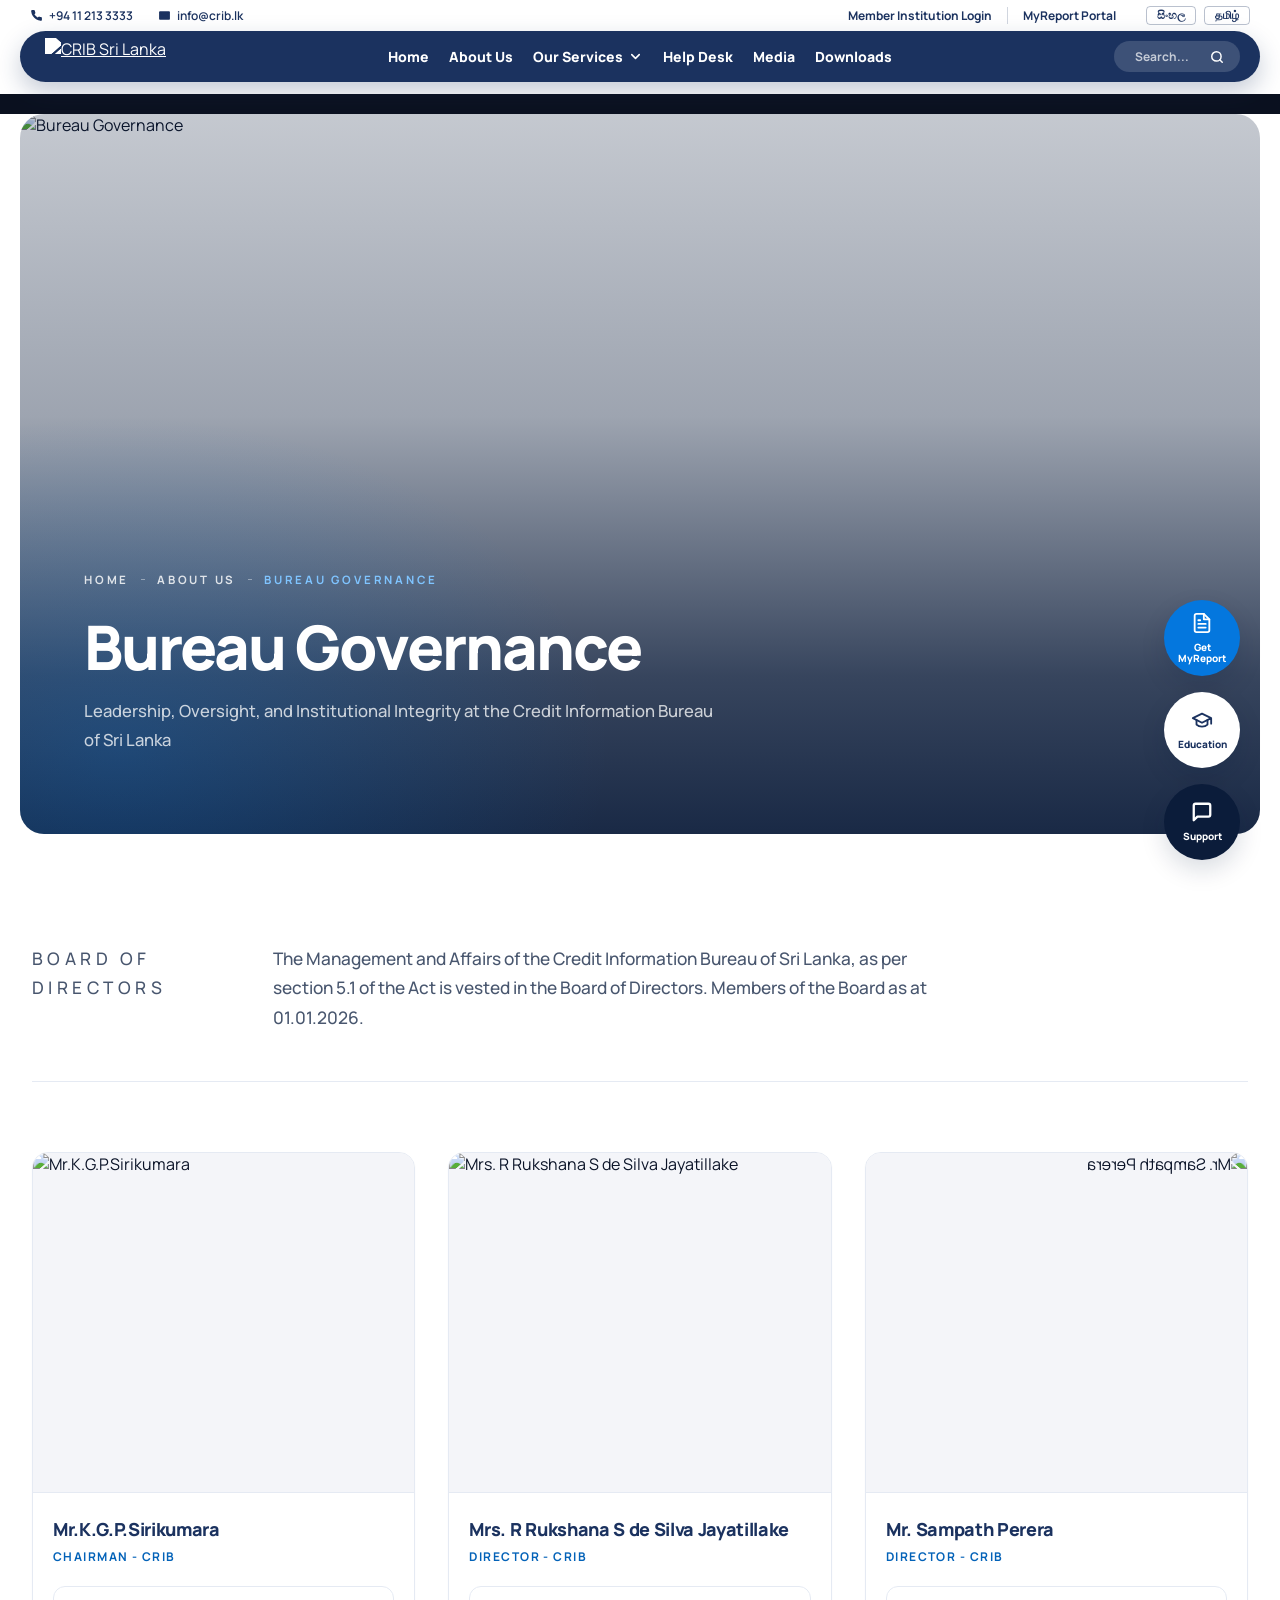
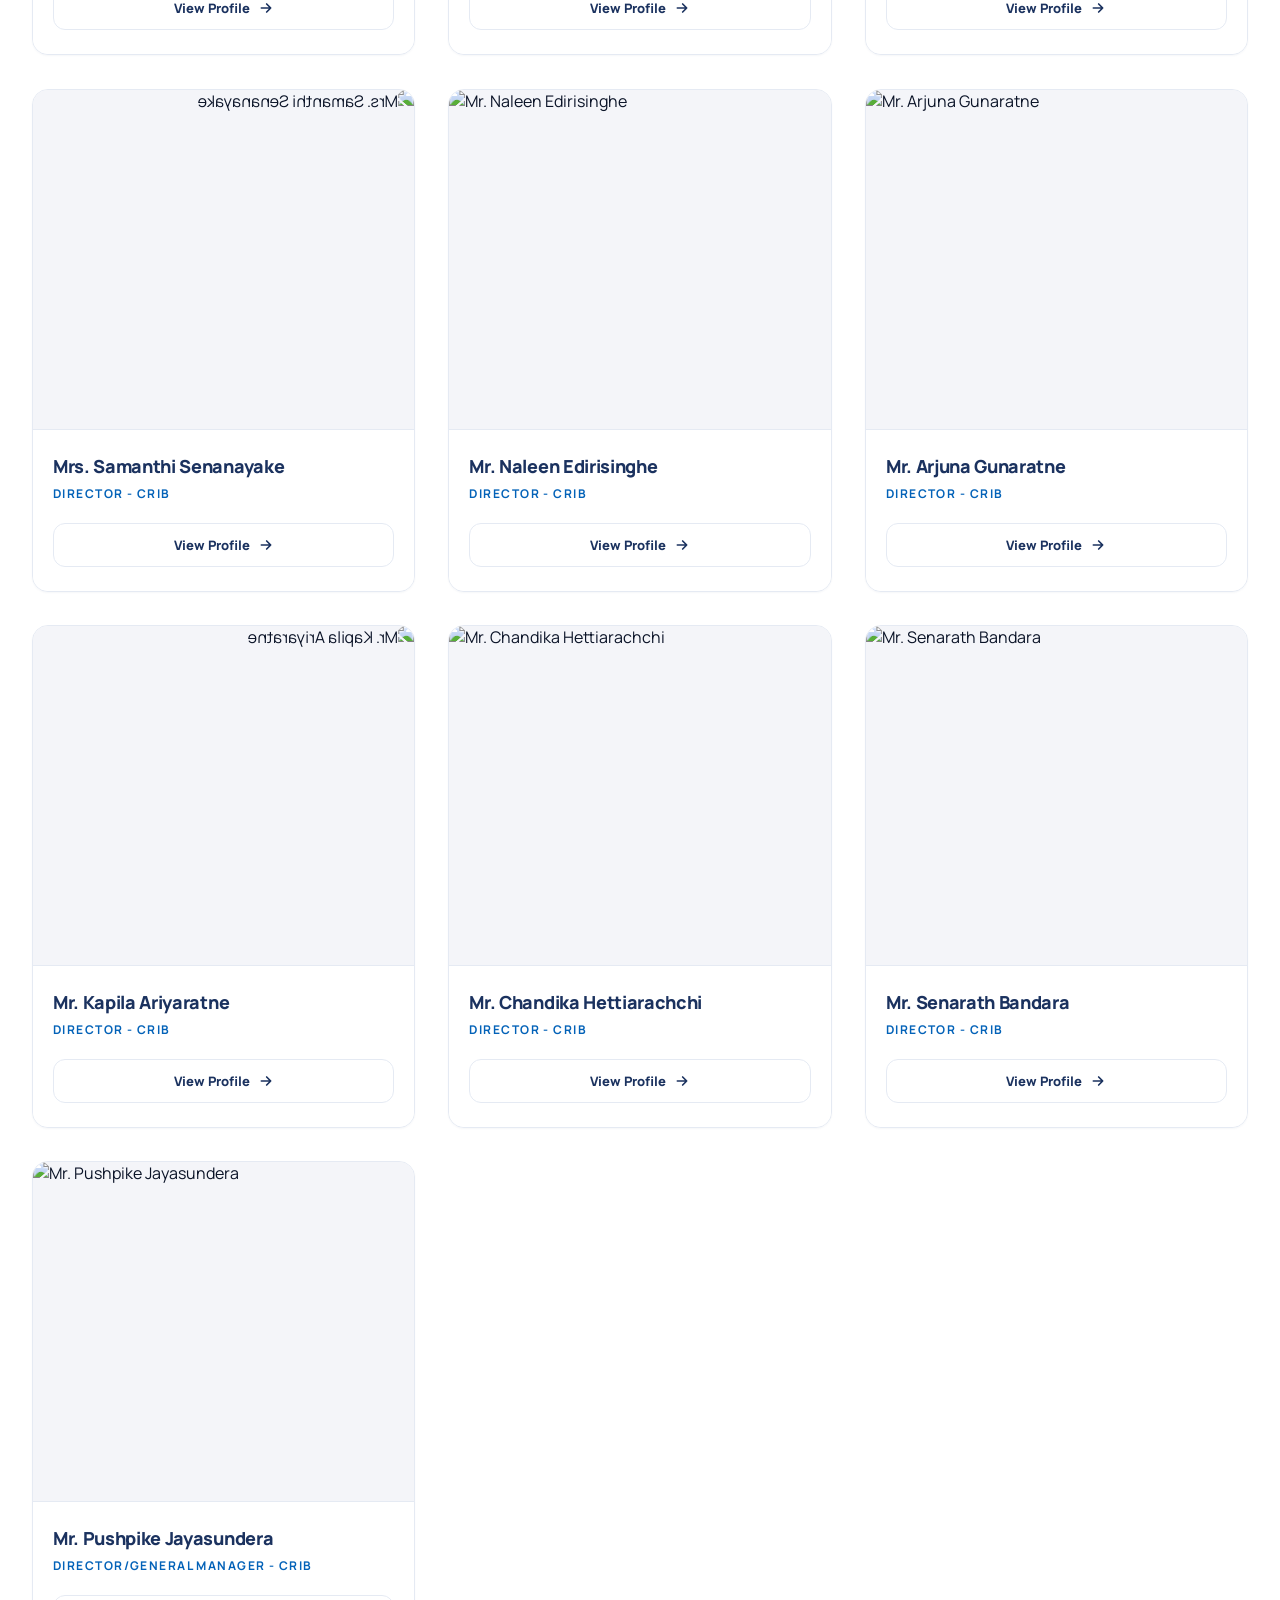
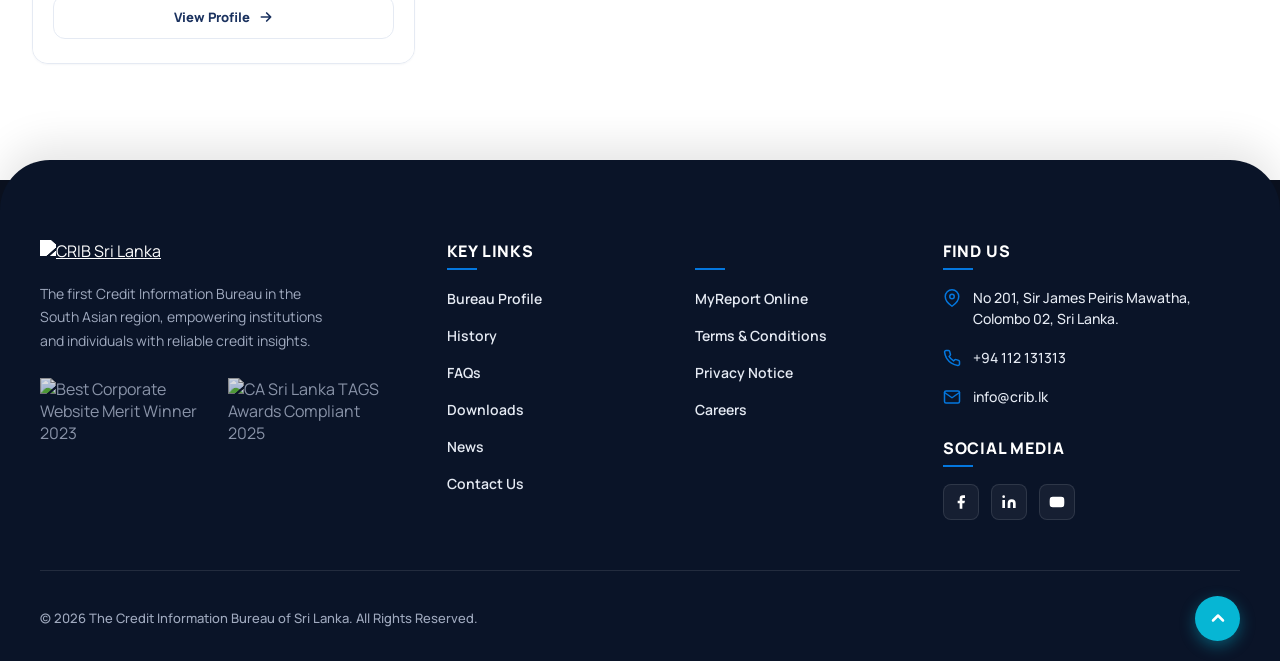
==== about.html @ 4a0566ed "Added MyReport, Governance, and Downloads pages with premium GSAP UI" ====
<!doctype html>
<html lang="en">
  <head>
    <meta charset="UTF-8" />
    <meta name="viewport" content="width=device-width, initial-scale=1.0" />
    <title>Bureau Governance | CRIB</title>

    <link rel="preconnect" href="https://fonts.googleapis.com" />
    <link rel="preconnect" href="https://fonts.gstatic.com" crossorigin />
    <link
      href="https://fonts.googleapis.com/css2?family=Manrope:wght@400;500;600;700;800&display=swap"
      rel="stylesheet"
    />

    <link rel="stylesheet" href="style.css" />
  </head>
  <body>
    <header class="crib-hdr-wrapper">
      <div class="crib-topbar">
        <div class="crib-top-contact">
          <a href="tel:+94112133333">
            <svg viewBox="0 0 24 24">
              <path
                d="M22 16.92v3a2 2 0 0 1-2.18 2 19.79 19.79 0 0 1-8.63-3.07 19.5 19.5 0 0 1-6-6 19.79 19.79 0 0 1-3.07-8.67A2 2 0 0 1 4.11 2h3a2 2 0 0 1 2 1.72 12.84 12.84 0 0 0 .7 2.81 2 2 0 0 1-.45 2.11L8.09 9.91a16 16 0 0 0 6 6l1.27-1.27a2 2 0 0 1 2.11-.45 12.84 12.84 0 0 0 2.81.7A2 2 0 0 1 22 16.92z"
              ></path>
            </svg>
            +94 11 213 3333
          </a>
          <a href="mailto:info@crib.lk">
            <svg viewBox="0 0 24 24">
              <path
                d="M4 4h16c1.1 0 2 .9 2 2v12c0 1.1-.9 2-2 2H4c-1.1 0-2-.9-2-2V6c0-1.1.9-2 2-2z"
              ></path>
              <polyline points="22,6 12,13 2,6"></polyline>
            </svg>
            info@crib.lk
          </a>
        </div>

        <div class="crib-top-actions">
          <a href="#" class="crib-top-link">Member Institution Login</a>
          <a href="#" class="crib-top-link" style="border-right: none"
            >MyReport Portal</a
          >

          <div class="crib-lang-btns">
            <button class="crib-lang-btn">සිංහල</button>
            <button class="crib-lang-btn">தமிழ்</button>
          </div>
        </div>
      </div>

      <div class="crib-main-nav-container">
        <div class="crib-main-nav">
          <a href="#" class="crib-logo">
            <img
              src="https://tours.dunkenbakery.com/wp-content/uploads/2026/08/crib-logo-new.png"
              alt="CRIB Sri Lanka"
            />
          </a>

          <ul class="crib-menu">
            <li><a href="home.html">Home</a></li>
            <li><a href="about.html">About Us</a></li>

            <li class="has-dropdown">
              <a href="#services"
                >Our Services
                <svg
                  viewBox="0 0 24 24"
                  fill="none"
                  stroke="currentColor"
                  stroke-width="2.5"
                  stroke-linecap="round"
                  stroke-linejoin="round"
                >
                  <path d="M6 9l6 6 6-6" />
                </svg>
              </a>

              <ul class="crib-dropdown">
                <li class="has-sub-dropdown">
                  <a href="#"
                    >Credit Information Services for Member Institutions
                    <svg
                      viewBox="0 0 24 24"
                      fill="none"
                      stroke="currentColor"
                      stroke-width="2.5"
                      stroke-linecap="round"
                      stroke-linejoin="round"
                    >
                      <path d="M6 9l6 6 6-6" />
                    </svg>
                  </a>
                  <ul class="crib-sub-dropdown">
                    <li>
                      <a href="#">Credit Information Management System</a>
                    </li>
                    <li><a href="#">Credit Information Reports</a></li>
                    <li><a href="#">Value Added Services</a></li>
                  </ul>
                </li>
                <li class="has-sub-dropdown">
                  <a href="#"
                    >Credit Information Services for the General Public
                    <svg
                      viewBox="0 0 24 24"
                      fill="none"
                      stroke="currentColor"
                      stroke-width="2.5"
                      stroke-linecap="round"
                      stroke-linejoin="round"
                    >
                      <path d="M6 9l6 6 6-6" />
                    </svg>
                  </a>
                  <ul class="crib-sub-dropdown">
                    <li><a href="#">General Public Services Overview</a></li>
                    <li><a href="#">Dispute Resolution</a></li>
                  </ul>
                </li>
                <li><a href="#">Secured Transactions Registry Service</a></li>
              </ul>
            </li>

            <li><a href="faq.html">Help Desk</a></li>
            <li><a href="media.html">Media</a></li>
            <li><a href="downloads.html">Downloads</a></li>
          </ul>

          <div class="crib-nav-right">
            <div class="crib-search-box">
              <input type="text" placeholder="Search..." />
              <svg
                viewBox="0 0 24 24"
                fill="none"
                stroke="currentColor"
                stroke-width="2.5"
                stroke-linecap="round"
                stroke-linejoin="round"
              >
                <circle cx="11" cy="11" r="8"></circle>
                <line x1="21" y1="21" x2="16.65" y2="16.65"></line>
              </svg>
            </div>
          </div>
        </div>
      </div>
    </header>
    <div class="gov-page-wrapper">
      <!-- ==================== HERO ==================== -->
      <section class="gov-hero-static">
        <div class="gov-hero-bg">
          <img
            src="https://tours.dunkenbakery.com/wp-content/uploads/2026/08/image-2.jpg"
            alt="Bureau Governance"
          />
        </div>
        <div class="gov-hero-shade"></div>

        <div class="gov-hero-content">
          <nav class="gov-breadcrumb gov-hero-rise" aria-label="breadcrumb">
            <ul>
              <li><a href="#">Home</a></li>
              <li><a href="#">About Us</a></li>
              <li class="active">Bureau Governance</li>
            </ul>
          </nav>
          <h1 class="gov-hero-title gov-hero-rise">Bureau Governance</h1>
          <p class="gov-hero-sub gov-hero-rise">
            Leadership, Oversight, and Institutional Integrity at the Credit
            Information Bureau of Sri Lanka
          </p>
        </div>
      </section>

      <!-- ==================== CONTENT ==================== -->
      <section class="gov-container">
        <div class="gov-intro">
          <p class="gov-intro__label gov-rise">Board of Directors</p>
          <p class="gov-rise">
            The Management and Affairs of the Credit Information Bureau of Sri
            Lanka, as per section 5.1 of the Act is vested in the Board of
            Directors. Members of the Board as at 01.01.2026.
          </p>
        </div>

        <!-- Directors Grid -->
        <div class="gov-grid">
          <!-- 1. Chairman -->
          <div
            class="gov-card"
            role="button"
            tabindex="0"
            onclick="openGovModal(this)"
          >
            <div class="gov-card-img">
              <img
                src="https://tours.dunkenbakery.com/wp-content/uploads/2026/08/Firefly-1.png"
                alt="Mr.K.G.P.Sirikumara"
              />
            </div>
            <div class="gov-card-info">
              <h3 class="card-name">Mr.K.G.P.Sirikumara</h3>
              <p class="card-role">Chairman - CRIB</p>
              <div class="gov-view-hint">
                View Profile
                <svg viewBox="0 0 24 24">
                  <path d="M5 12h14M13 6l6 6-6 6" />
                </svg>
              </div>
            </div>
            <div class="gov-hidden-bio">
              <p>
                Mr.K.G.P.Sirikumara is the Deputy Governor in charge of
                Financial System Stability and possesses over 25 years of
                experience in the Central Bank of Sri Lanka, covering multiple
                facets of central banking. His professional journey is marked by
                leadership in policy development, financial system oversight,
                and institutional reform, with a strong emphasis on safeguarding
                the stability and integrity of Sri Lanka’s financial sector.
              </p>
              <p>
                Before his appointment as Deputy Governor, he functioned as an
                Assistant Governor and was entrusted at various times with
                responsibilities relating to currency management, public debt,
                deposit insurance, financial sector resolution, finance, and a
                range of corporate services. In these roles, he contributed
                significantly to strengthening institutional processes,
                enhancing operational governance, and improving the resilience
                of key financial sector functions.
              </p>
              <p>
                Mr.K.G.P.Sirikumara has played a central role in advancing major
                law reforms in the banking and financial sector, financial
                market infrastructures, capital markets, and in Sri Lanka’s
                broader framework for combating money laundering and terrorist
                financing. He has driven the introduction of stronger governance
                standards within the Central Bank and championed the development
                of modern enforcement and resolution mechanisms to reinforce
                financial stability.
              </p>
              <p>
                He currently serves as the Chairman of the Financial System
                Stability Committee and the National Payments Council, two of
                the country’s most important forums for safeguarding systemic
                stability and advancing payment system modernization.
              </p>
              <p>
                Beyond his regulatory and policy roles, Mr.K.G.P.Sirikumara has
                contributed meaningfully to academia and professional education.
                He holds Master of Laws degrees from Monash University,
                Australia, and the University of Colombo.
              </p>
            </div>
          </div>

          <!-- 2. Director (Rukshana) -->
          <div
            class="gov-card"
            role="button"
            tabindex="0"
            onclick="openGovModal(this)"
          >
            <div class="gov-card-img">
              <img
                src="https://tours.dunkenbakery.com/wp-content/uploads/2026/08/Firefly-4.png"
                alt="Mrs. R Rukshana S de Silva Jayatillake"
              />
            </div>
            <div class="gov-card-info">
              <h3 class="card-name">Mrs. R Rukshana S de Silva Jayatillake</h3>
              <p class="card-role">Director - CRIB</p>
              <div class="gov-view-hint">
                View Profile
                <svg viewBox="0 0 24 24">
                  <path d="M5 12h14M13 6l6 6-6 6" />
                </svg>
              </div>
            </div>
            <div class="gov-hidden-bio">
              <p>
                Mrs. R R S de Silva Jayatillake currently serves as the Director
                of Bank Supervision of the Central Bank of Sri Lanka. Mrs.
                Jayatillake has over 20 years’ experience in bank supervision
                and regulation. Prior to her appointment to the Central Bank of
                Sri Lanka she has served as a Financial Officer at a commercial
                bank.
              </p>
              <p>
                She has participated in several local and international training
                programs and seminars on various aspects of bank supervision and
                regulation conducted by foreign central banks, Bank for
                International Settlements, and the Financial Stability Board.
                Mrs. Jayatillake holds a Master of Arts degree in Financial
                Economics from the University of Colombo and is an Associate
                Member of the Chartered Institute of Management Accountants, UK.
              </p>
            </div>
          </div>

          <!-- 3. Director (FLIP) -->
          <div
            class="gov-card"
            role="button"
            tabindex="0"
            onclick="openGovModal(this)"
          >
            <div class="gov-card-img">
              <img
                src="https://tours.dunkenbakery.com/wp-content/uploads/2026/08/Firefly-2.png"
                alt="Mr. Sampath Perera"
                class="flip-x"
              />
            </div>
            <div class="gov-card-info">
              <h3 class="card-name">Mr. Sampath Perera</h3>
              <p class="card-role">Director - CRIB</p>
              <div class="gov-view-hint">
                View Profile
                <svg viewBox="0 0 24 24">
                  <path d="M5 12h14M13 6l6 6-6 6" />
                </svg>
              </div>
            </div>
            <div class="gov-hidden-bio">
              <p>
                Mr. Sampath Perera was appointed Deputy General Manager in
                February 2024, marking a significant milestone in his career at
                Bank of Ceylon. With over two decades of experience, Mr. Perera
                has consistently demonstrated exceptional leadership skill and
                strategic acumen across various areas within the bank.
              </p>
              <p>
                Having joined the Bank in 2002 as a Management Trainee, Mr.
                Perera quickly rose through the ranks, showcasing his
                proficiency in diverse banking functions. His tenure as
                Assistant General Manager, spanning more than six years, saw him
                successfully manage key strategic business units, including
                Western Province North, Western Province South, Offshore Banking
                Division, and Corporate Relations Division.
              </p>
              <p>
                Mr. Perera's international exposure includes a 6-month stint as
                a Trainee Dealer at Bank of Ceylon London in 2007. His
                contributions were instrumental in establishing the commercial
                lending operations at Bank of Ceylon (UK) Ltd.
              </p>
              <p>
                Mr. Perera holds a B.Sc. (Special) in Business Management from
                Rajarata University of Sri Lanka, a Master of Business
                Administration from the Postgraduate Institute of Management
                (PIM), University of Sri Jayawardenepura, and a Diploma in
                Banking & Finance.
              </p>
            </div>
          </div>

          <!-- 4. Director (FLIP) -->
          <div
            class="gov-card"
            role="button"
            tabindex="0"
            onclick="openGovModal(this)"
          >
            <div class="gov-card-img">
              <img
                src="https://tours.dunkenbakery.com/wp-content/uploads/2026/08/Firefly-3.png"
                alt="Mrs. Samanthi Senanayake"
                class="flip-x"
              />
            </div>
            <div class="gov-card-info">
              <h3 class="card-name">Mrs. Samanthi Senanayake</h3>
              <p class="card-role">Director - CRIB</p>
              <div class="gov-view-hint">
                View Profile
                <svg viewBox="0 0 24 24">
                  <path d="M5 12h14M13 6l6 6-6 6" />
                </svg>
              </div>
            </div>
            <div class="gov-hidden-bio">
              <p>
                Ms. Samanthi Senanayake is a Legal Professional with over 32
                years of experience as an Attorney-at-Law. She also holds a
                Master of Law (LL.M) from University of Delhi, India. In
                addition, she has successfully completed professional
                qualifications in Compliance Aspects and has been awarded with
                International Diploma in Compliance by the International
                Compliance Association in collaboration with University of
                Manchester.
              </p>
              <p>
                Ms. Senanayake began her legal career as a Legal Intern at
                People’s Bank and has since gained more than 3 decades of
                experience working as an Individual Practitioner and as a member
                of the Corporate Sector. She joined People’s Bank in 2001 as an
                Assistant Law Officer and carried out her duties as a Law
                Officer for 9 years.
              </p>
              <p>
                Presently, Ms. Senanayake serves as an Executive Member of
                Association of Compliance Officers of Banks – Sri Lanka. She
                also holds the positions of Compliance Officer of the Bank to
                Credit Information Bureau of Sri Lanka (CRIB) and a member of
                the Information Committee established under the Right to
                Information Act.
              </p>
            </div>
          </div>

          <!-- 5. Director (Naleen) -->
          <div
            class="gov-card"
            role="button"
            tabindex="0"
            onclick="openGovModal(this)"
          >
            <div class="gov-card-img">
              <img
                src="https://tours.dunkenbakery.com/wp-content/uploads/2026/08/Firefly-9.png"
                alt="Mr. Naleen Edirisinghe"
              />
            </div>
            <div class="gov-card-info">
              <h3 class="card-name">Mr. Naleen Edirisinghe</h3>
              <p class="card-role">Director - CRIB</p>
              <div class="gov-view-hint">
                View Profile
                <svg viewBox="0 0 24 24">
                  <path d="M5 12h14M13 6l6 6-6 6" />
                </svg>
              </div>
            </div>
            <div class="gov-hidden-bio">
              <p>
                Naleen is a veteran banker with over 38 years banking experience
                with extensive experience in Strategic Management, Retail and
                SME banking including Credit , Recoveries ,Project Financing and
                Branch Operations.
              </p>
              <p>
                Naleen commenced his banking career in 1987 with Commercial Bank
                Ceylon and then joined National Development Bank in 1998. He has
                been at Pan Asia Bank since the year 2000 and has been one of
                the main contributors in elevating the bank to one of the
                strongest corporates in the country at present.
              </p>
              <p>
                He holds an MSc in Management from the university of Sr
                Jayewardenepura . He is a Senior Fellow of the Institute of
                Bankers of Sri Lanka , Fellow of the certified Professional
                Managers ,Member of the Association of Professional Bankers ,Sri
                Lanka and a Certified Life & Business coach from the Sri Lanka
                Institute of Training and Development.
              </p>
            </div>
          </div>

          <!-- 6. Director (Arjuna) -->
          <div
            class="gov-card"
            role="button"
            tabindex="0"
            onclick="openGovModal(this)"
          >
            <div class="gov-card-img">
              <img
                src="https://tours.dunkenbakery.com/wp-content/uploads/2026/08/Firefly-8.png"
                alt="Mr. Arjuna Gunaratne"
              />
            </div>
            <div class="gov-card-info">
              <h3 class="card-name">Mr. Arjuna Gunaratne</h3>
              <p class="card-role">Director - CRIB</p>
              <div class="gov-view-hint">
                View Profile
                <svg viewBox="0 0 24 24">
                  <path d="M5 12h14M13 6l6 6-6 6" />
                </svg>
              </div>
            </div>
            <div class="gov-hidden-bio">
              <p>
                Mr. Arjuna Kapila Gunaratne has served as Managing Director and
                Chief Executive Officer of Central Finance Company PLC since 1
                July 2024. Prior to this, he held the position of Deputy
                Managing Director and Deputy CEO from 1 July 2020 and has been
                an Executive Director since 20 February 2002.
              </p>
              <p>
                A Fellow of the Institute of Chartered Accountants of Sri Lanka
                and the Chartered Institute of Management Accountants (UK), he
                is also a Chartered Global Management Accountant. He previously
                served as a Director of Nations Trust Bank PLC from May 2005 to
                October 2012, and as Chairman from November 2012 to April 2014.
              </p>
              <p>
                Currently, he is a Non-Executive Director of Central Industries
                PLC and several other unquoted companies within the Group, as
                well as a Council Member and Chairman of the Finance Houses
                Association of Sri Lanka.
              </p>
            </div>
          </div>

          <!-- 7. Director (Kapila) -->
          <div
            class="gov-card"
            role="button"
            tabindex="0"
            onclick="openGovModal(this)"
          >
            <div class="gov-card-img">
              <img
                src="https://tours.dunkenbakery.com/wp-content/uploads/2026/08/kapila-ariyaratne.jpg"
                alt="Mr. Kapila Ariyaratne"
                class="flip-x"
              />
            </div>
            <div class="gov-card-info">
              <h3 class="card-name">Mr. Kapila Ariyaratne</h3>
              <p class="card-role">Director - CRIB</p>
              <div class="gov-view-hint">
                View Profile
                <svg viewBox="0 0 24 24">
                  <path d="M5 12h14M13 6l6 6-6 6" />
                </svg>
              </div>
            </div>
            <div class="gov-hidden-bio">
              <p>
                Mr. Kapila Ariyaratne is a highly experienced banker with 40
                years in the banking industry, having worked for various local
                and international financial institutions. He is a First-Class
                Honors graduate from the University of Colombo and holds a
                Post–Graduate Diploma in Business and Financial Administration.
              </p>
              <p>
                Mr. Ariyaratne, who is the current Executive Director/ Chief
                Executive Officer at SDB bank, previously served as the
                Director/Chief Executive Officer at Seylan Bank from 2011 until
                April 2023. His expertise, spanning Corporate and Institutional
                Banking, Commercial Banking, Risk Management, Trade Finance
                Operations and Development Credit, has been honed through his
                roles at banking institutions such as People’s Bank, ABN Amro
                Bank, Arab National Bank (Saudi Arabia), Nations Trust Bank PLC,
                and Mashreq Bank.
              </p>
              <p>
                His contributions to the Employers’ Federation of Ceylon as a
                Council Member representing the banking and financial sector
                further highlight his commitment to the industry’s growth and
                stability. He has also served on the Boards of Fintrex Finance
                Limited, Ceylinco Holdings PLC and RIL Property PLC.
              </p>
            </div>
          </div>

          <!-- 8. Director (Chandika) -->
          <div
            class="gov-card"
            role="button"
            tabindex="0"
            onclick="openGovModal(this)"
          >
            <div class="gov-card-img">
              <img
                src="https://tours.dunkenbakery.com/wp-content/uploads/2026/08/Firefly-7.png"
                alt="Mr. Chandika Hettiarachchi"
              />
            </div>
            <div class="gov-card-info">
              <h3 class="card-name">Mr. Chandika Hettiarachchi</h3>
              <p class="card-role">Director - CRIB</p>
              <div class="gov-view-hint">
                View Profile
                <svg viewBox="0 0 24 24">
                  <path d="M5 12h14M13 6l6 6-6 6" />
                </svg>
              </div>
            </div>
            <div class="gov-hidden-bio">
              <p>
                Chandika Kushan Hettiarachchi is currently the Director
                Marketing of Central Finance Company PLC and has been a member
                of the Board since 17th July 2018. Chandika joined Central
                Finance in November 2000 as a Manager (Credit) and held several
                senior managerial positions prior to his appointment as an
                Executive Director.
              </p>
              <p>
                He is an Associate Member of the Chartered Institute of
                Management Accountants of UK (ACMA), Chartered Global Management
                Accountant (CGMA) and holds a Master of Business Administration
                Degree from the University of Wales,UK.
              </p>
              <p>
                Chandika Hettiarachchi counts over 27 years of experience in the
                non-banking financial services sector, which includes over 25
                years at Central Finance Company PLC. He has carried out many
                assignments as a consultant to numerous International
                Development Agencies, Including the International Finance
                Corporation (IFC).
              </p>
            </div>
          </div>

          <!-- 9. Director (Senarath) -->
          <div
            class="gov-card"
            role="button"
            tabindex="0"
            onclick="openGovModal(this)"
          >
            <div class="gov-card-img">
              <img
                src="https://tours.dunkenbakery.com/wp-content/uploads/2026/08/Firefly-6.png"
                alt="Mr. Senarath Bandara"
              />
            </div>
            <div class="gov-card-info">
              <h3 class="card-name">Mr. Senarath Bandara</h3>
              <p class="card-role">Director - CRIB</p>
              <div class="gov-view-hint">
                View Profile
                <svg viewBox="0 0 24 24">
                  <path d="M5 12h14M13 6l6 6-6 6" />
                </svg>
              </div>
            </div>
            <div class="gov-hidden-bio">
              <p>
                Mr. Senarath Bandara is a banking professional with a
                distinguished career spanning over 36 years, having worked for
                state and private financial institutions in Sri Lanka and
                abroad. He is a Physical Science graduate with a Second Class
                (Upper Division) from the University of Kelaniya and holds a MBA
                with a Merit Pass from the Postgraduate Institute of Management,
                University of Sri Jayewardenepura.
              </p>
              <p>
                Mr. Bandara, who is the current Managing Director/ Chief
                Executive Officer at Cargills bank, previously served as the
                General Manager/Chief Executive Officer at Bank of Ceylon from
                February 2018 to March 2020. His expertise in banking covers
                Corporate Banking, International Operations and Treasury
                Management, Branch Banking and Channel Management, Restructuring
                Business Operations and Products and Development Banking.
              </p>
              <p>
                He has also contributed to the financial services industry as a
                member of the Governing Board of the Institute of Bankers of Sri
                Lanka and President of the Association of Professional Bankers
                of Sri Lanka.
              </p>
            </div>
          </div>

          <!-- 10. GM / Director (Pushpike) -->
          <div
            class="gov-card"
            role="button"
            tabindex="0"
            onclick="openGovModal(this)"
          >
            <div class="gov-card-img">
              <img
                src="https://tours.dunkenbakery.com/wp-content/uploads/2026/08/Firefly-5.png"
                alt="Mr. Pushpike Jayasundera"
              />
            </div>
            <div class="gov-card-info">
              <h3 class="card-name">Mr. Pushpike Jayasundera</h3>
              <p class="card-role">Director/General Manager - CRIB</p>
              <div class="gov-view-hint">
                View Profile
                <svg viewBox="0 0 24 24">
                  <path d="M5 12h14M13 6l6 6-6 6" />
                </svg>
              </div>
            </div>
            <div class="gov-hidden-bio">
              <p>
                Pushpike Jayasundera counts more than 29 years’ of experience in
                the banking and NBFI sector. He commenced his career at a
                reputed finance company and subsequently worked in two well
                established commercial banks for more than 15 years. Specialized
                in Business Process Reengineering (BPR), process transformation,
                digitalization and office automation. He has a proven track
                record in introducing radical recovery & collection processes
                and re-engineering business channels to augment revenue
                generation.
              </p>
              <p>
                He was instrumental in commencing the entire leasing operation
                at Union Bank. He internally developed its IT platform,
                encompassing on-line credit approval to fully automated GL
                module. During its first year of operation he successfully
                developed a portfolio which generated an attractive yield to the
                bank with minimum delinquencies.
              </p>
              <p>
                He counts more than 12 years of CEO experience and revamped both
                these companies introducing best practices in the industry,
                improving corporate governance, compliance and business
                processes Hence he is renowned for introducing some innovative
                new products that became industry benchmarks.
              </p>
            </div>
          </div>
        </div>
      </section>
    </div>

    <!-- ============================================================
         TEXT-ONLY EDITORIAL MODAL
         ============================================================ -->
    <div
      class="gov-modal-overlay"
      id="govProfileModal"
      role="dialog"
      aria-modal="true"
      aria-labelledby="modalName"
    >
      <div
        class="gov-modal-content"
        id="govModalBox"
        onclick="event.stopPropagation()"
      >
        <button
          class="gov-modal-close"
          onclick="closeGovModal()"
          aria-label="Close profile"
        >
          <svg viewBox="0 0 24 24"><path d="M18 6L6 18M6 6l12 12"></path></svg>
        </button>

        <!-- Body Area (Text Only Flow) -->
        <div class="gov-modal-body" id="modalScrollArea">
          <div class="modal-reveal-elem">
            <p class="gov-modal-role" id="modalRole">Role</p>
          </div>
          <div class="modal-reveal-elem">
            <h2 class="gov-modal-name" id="modalName">Name</h2>
          </div>
          <div class="gov-modal-bio modal-reveal-elem" id="modalBio"></div>
        </div>
      </div>
    </div>

    <div class="crb-floating-features">
      <a href="education.html" class="cff-btn cff-primary">
        <div class="cff-icon">
          <svg
            viewBox="0 0 24 24"
            fill="none"
            stroke="currentColor"
            stroke-width="2"
            stroke-linecap="round"
            stroke-linejoin="round"
          >
            <path
              d="M14 2H6a2 2 0 0 0-2 2v16a2 2 0 0 0 2 2h12a2 2 0 0 0 2-2V8z"
            ></path>
            <polyline points="14 2 14 8 20 8"></polyline>
            <line x1="16" y1="13" x2="8" y2="13"></line>
            <line x1="16" y1="17" x2="8" y2="17"></line>
            <polyline points="10 9 9 9 8 9"></polyline>
          </svg>
        </div>
        <span>Get<br />MyReport</span>
      </a>

      <a href="education.html" class="cff-btn cff-white">
        <div class="cff-icon">
          <svg
            viewBox="0 0 24 24"
            fill="none"
            stroke="currentColor"
            stroke-width="2"
            stroke-linecap="round"
            stroke-linejoin="round"
          >
            <path d="M22 10v6M2 10l10-5 10 5-10 5z" />
            <path d="M6 12v5c3 3 9 3 12 0v-5" />
          </svg>
        </div>
        <span>Education</span>
      </a>

      <a href="#support" class="cff-btn cff-dark">
        <div class="cff-icon">
          <svg
            viewBox="0 0 24 24"
            fill="none"
            stroke="currentColor"
            stroke-width="2.5"
            stroke-linecap="round"
            stroke-linejoin="round"
          >
            <path
              d="M21 15a2 2 0 0 1-2 2H7l-4 4V5a2 2 0 0 1 2-2h14a2 2 0 0 1 2 2z"
            ></path>
          </svg>
        </div>
        <span>Support</span>
      </a>
    </div>

    <footer class="crib-ftr-wrapper">
      <div class="crib-ftr-container">
        <div class="crib-ftr-grid">
          <div class="crib-ftr-brand">
            <a href="#" class="ftr-logo">
              <img
                src="https://tours.dunkenbakery.com/wp-content/uploads/2026/08/crib-logo-new.png"
                alt="CRIB Sri Lanka"
              />
            </a>
            <p>
              The first Credit Information Bureau in the South Asian region,
              empowering institutions and individuals with reliable credit
              insights.
            </p>

            <div class="crib-ftr-awards">
              <img
                src="https://tours.dunkenbakery.com/wp-content/uploads/2026/08/merit-best-corporate-website.png"
                alt="Best Corporate Website Merit Winner 2023"
              />
              <img
                src="https://tours.dunkenbakery.com/wp-content/uploads/2026/08/tags-2025.png"
                alt="CA Sri Lanka TAGS Awards Compliant 2025"
              />
            </div>
          </div>

          <div class="crib-ftr-col">
            <h4>Key Links</h4>
            <ul class="crib-ftr-links">
              <li><a href="#">Bureau Profile</a></li>
              <li><a href="#">History</a></li>
              <li><a href="#">FAQs</a></li>
              <li><a href="#">Downloads</a></li>
              <li><a href="#">News</a></li>
              <li><a href="#">Contact Us</a></li>
            </ul>
          </div>

          <div class="crib-ftr-col">
            <h4 style="color: transparent">More</h4>
            <ul class="crib-ftr-links">
              <li><a href="#">MyReport Online</a></li>
              <li><a href="#">Terms & Conditions</a></li>
              <li><a href="#">Privacy Notice</a></li>
              <li><a href="#">Careers</a></li>
            </ul>
          </div>

          <div class="crib-ftr-col">
            <h4>Find Us</h4>
            <ul class="crib-contact-list">
              <li>
                <svg
                  viewBox="0 0 24 24"
                  fill="none"
                  stroke="currentColor"
                  stroke-width="2"
                  stroke-linecap="round"
                  stroke-linejoin="round"
                >
                  <path
                    d="M21 10c0 7-9 13-9 13s-9-6-9-13a9 9 0 0 1 18 0z"
                  ></path>
                  <circle cx="12" cy="10" r="3"></circle>
                </svg>
                <span
                  >No 201, Sir James Peiris Mawatha,<br />Colombo 02, Sri
                  Lanka.</span
                >
              </li>
              <li>
                <svg
                  viewBox="0 0 24 24"
                  fill="none"
                  stroke="currentColor"
                  stroke-width="2"
                  stroke-linecap="round"
                  stroke-linejoin="round"
                >
                  <path
                    d="M22 16.92v3a2 2 0 0 1-2.18 2 19.79 19.79 0 0 1-8.63-3.07 19.5 19.5 0 0 1-6-6 19.79 19.79 0 0 1-3.07-8.67A2 2 0 0 1 4.11 2h3a2 2 0 0 1 2 1.72 12.84 12.84 0 0 0 .7 2.81 2 2 0 0 1-.45 2.11L8.09 9.91a16 16 0 0 0 6 6l1.27-1.27a2 2 0 0 1 2.11-.45 12.84 12.84 0 0 0 2.81.7A2 2 0 0 1 22 16.92z"
                  ></path>
                </svg>
                <a href="tel:+94112131313">+94 112 131313</a>
              </li>
              <li>
                <svg
                  viewBox="0 0 24 24"
                  fill="none"
                  stroke="currentColor"
                  stroke-width="2"
                  stroke-linecap="round"
                  stroke-linejoin="round"
                >
                  <path
                    d="M4 4h16c1.1 0 2 .9 2 2v12c0 1.1-.9 2-2 2H4c-1.1 0-2-.9-2-2V6c0-1.1.9-2 2-2z"
                  ></path>
                  <polyline points="22,6 12,13 2,6"></polyline>
                </svg>
                <a href="mailto:info@crib.lk">info@crib.lk</a>
              </li>
            </ul>

            <h4>Social Media</h4>
            <div class="crib-ftr-socials">
              <a href="#" aria-label="Facebook"
                ><svg viewBox="0 0 24 24">
                  <path
                    d="M18 2h-3a5 5 0 0 0-5 5v3H7v4h3v8h4v-8h3l1-4h-4V7a1 1 0 0 1 1-1h3z"
                  ></path></svg
              ></a>
              <a href="#" aria-label="LinkedIn"
                ><svg viewBox="0 0 24 24">
                  <path
                    d="M16 8a6 6 0 0 1 6 6v7h-4v-7a2 2 0 0 0-2-2 2 2 0 0 0-2 2v7h-4v-7a6 6 0 0 1 6-6z"
                  ></path>
                  <rect x="2" y="9" width="4" height="12"></rect>
                  <circle cx="4" cy="4" r="2"></circle></svg
              ></a>
              <a href="#" aria-label="YouTube"
                ><svg viewBox="0 0 24 24">
                  <path
                    d="M22.54 6.42a2.78 2.78 0 0 0-1.94-2C18.88 4 12 4 12 4s-6.88 0-8.6.42a2.78 2.78 0 0 0-1.94 2C1 8.17 1 12 1 12s0 3.83.46 5.58a2.78 2.78 0 0 0 1.94 2C5.12 20 12 20 12 20s6.88 0 8.6-.42a2.78 2.78 0 0 0 1.94-2C23 15.83 23 12 23 12s0-3.83-.46-5.58z"
                  ></path>
                  <polygon
                    points="9.75 15.02 15.5 12 9.75 8.98 9.75 15.02"
                  ></polygon></svg
              ></a>
            </div>
          </div>
        </div>

        <div class="crib-ftr-bottom">
          <p>
            &copy; 2026 The Credit Information Bureau of Sri Lanka. All Rights
            Reserved.
          </p>

          <a
            href="#"
            class="crib-scroll-top"
            aria-label="Scroll to top"
            onclick="
              window.scrollTo({ top: 0, behavior: 'smooth' });
              return false;
            "
          >
            <svg viewBox="0 0 24 24">
              <polyline points="18 15 12 9 6 15"></polyline>
            </svg>
          </a>
        </div>
      </div>
    </footer>
    <!-- GSAP Scripts -->
    <script src="https://cdnjs.cloudflare.com/ajax/libs/gsap/3.12.2/gsap.min.js"></script>
    <script src="https://cdnjs.cloudflare.com/ajax/libs/gsap/3.12.2/ScrollTrigger.min.js"></script>
    <script src="script.js"></script>
  </body>
</html>
---- style.css ----
/* ==================== GLOBAL RESET ==================== */
* {
  margin: 0;
  padding: 0;
  box-sizing: border-box;
}
body {
  font-family: "DM Sans", sans-serif;
  background-color: #0b1120;
  overflow-x: hidden;
}

/* ==================== HERO SECTION ==================== */
.crib-hero {
  position: relative;
  width: 100vw;
  height: 100vh;
  min-height: 700px;
  overflow: hidden;
}

/* Background Slider */
.hero-slider,
.slide {
  position: absolute;
  inset: 0;
  width: 100%;
  height: 100%;
}

.slide {
  opacity: 0;
  visibility: hidden;
  z-index: 1;
}

.slide.active {
  opacity: 1;
  visibility: visible;
  z-index: 2;
}

.slide img {
  width: 100%;
  height: 100%;
  object-fit: cover;
  object-position: right center;
  transform: scale(1.05);
}

/* The Dark Overlay on the Left */
.hero-overlay {
  position: absolute;
  inset: 0;
  z-index: 3;
  background: linear-gradient(
    90deg,
    rgba(8, 20, 45, 0.95) 0%,
    rgba(8, 20, 45, 0.7) 40%,
    transparent 80%
  );
  pointer-events: none;
}

/* ==================== CONTENT ALIGNMENT (BOTTOM LEFT) ==================== */
.hero-container {
  position: absolute;
  inset: 0;
  z-index: 4;
  display: flex;
  flex-direction: column;
  justify-content: flex-end;
  padding: 0 6% calc(6% + 80px) 6%;
}
.hero-content {
  max-width: 600px;
}

/* Typography */
.hero-eyebrow {
  color: #4da6ff;
  font-size: 13px;
  font-weight: 700;
  letter-spacing: 0.2em;
  text-transform: uppercase;
  margin-bottom: 20px;
}
.hero-title {
  color: #ffffff;
  font-size: clamp(42px, 5vw, 68px);
  font-weight: 700;
  line-height: 1.1;
  letter-spacing: -0.02em;
  margin-bottom: 24px;
}
.hero-desc {
  color: rgba(255, 255, 255, 0.8);
  font-size: clamp(15px, 1.1vw, 17px);
  font-weight: 400;
  line-height: 1.6;
  margin-bottom: 40px;
  max-width: 500px;
}

/* Buttons */
.hero-buttons {
  display: flex;
  gap: 16px;
  align-items: center;
}
.btn-primary {
  display: inline-flex;
  align-items: center;
  gap: 12px;
  background-color: #0d6efd;
  color: #ffffff;
  padding: 14px 28px;
  border-radius: 8px;
  font-size: 15px;
  font-weight: 600;
  text-decoration: none;
  transition: all 0.3s ease;
}
.btn-primary:hover {
  background-color: #0b5ed7;
  transform: translateY(-2px);
}
.btn-secondary {
  display: inline-flex;
  align-items: center;
  background-color: transparent;
  color: #ffffff;
  padding: 14px 28px;
  border-radius: 8px;
  border: 1px solid rgba(255, 255, 255, 0.5);
  font-size: 15px;
  font-weight: 600;
  text-decoration: none;
  transition: all 0.3s ease;
}
.btn-secondary:hover {
  background-color: rgba(255, 255, 255, 0.1);
  border-color: #ffffff;
}

/* ==================== SLIDER CONTROLS ==================== */
.hero-controls-wrapper {
  position: absolute;
  bottom: 6%;
  left: 6%;
  z-index: 10;
}
.hero-controls {
  display: flex;
  align-items: center;
  gap: 16px;
}
.nav-btn {
  display: flex;
  align-items: center;
  justify-content: center;
  width: 48px;
  height: 48px;
  border-radius: 50%;
  background: transparent;
  border: 1px solid rgba(255, 255, 255, 0.3);
  color: #ffffff;
  cursor: pointer;
  transition: all 0.3s ease;
}
.nav-btn:hover {
  background: rgba(255, 255, 255, 0.15);
  border-color: #ffffff;
}
.slide-indicator {
  color: #ffffff;
  font-size: 16px;
  font-weight: 600;
  letter-spacing: 0.1em;
  display: flex;
  gap: 8px;
}
.current-num {
  font-weight: 700;
  font-size: 18px;
}
.divider,
.total-num {
  color: rgba(255, 255, 255, 0.5);
}

/* GSAP Start State */
.gs-anim {
  opacity: 0;
  transform: translateY(30px);
}

@media (max-width: 768px) {
  .hero-buttons {
    flex-direction: column;
    align-items: stretch;
  }
  .btn-primary,
  .btn-secondary {
    justify-content: center;
  }
  .hero-overlay {
    background: linear-gradient(
      0deg,
      rgba(8, 20, 45, 0.95) 0%,
      rgba(8, 20, 45, 0.8) 50%,
      transparent 100%
    );
  }
  .hero-container {
    padding-bottom: calc(6% + 120px);
  }
}

/* ============================================================
   SHARED UTILITIES
   ============================================================ */
.container-standard {
  max-width: 1350px;
  margin: 0 auto;
  padding: 0 5%;
  width: 100%;
}
.section-eyebrow {
  color: #0466c8;
  font-size: 13px;
  font-weight: 700;
  letter-spacing: 0.15em;
  text-transform: uppercase;
  margin-bottom: 16px;
}
.section-title {
  font-size: clamp(34px, 3.5vw, 44px);
  font-weight: 700;
  line-height: 1.15;
  letter-spacing: -0.02em;
  color: #081a3c;
  margin-bottom: 24px;
}
.section-desc {
  font-size: clamp(15px, 1.1vw, 17px);
  line-height: 1.6;
  color: #4a5568;
  margin-bottom: 40px;
}

/* GSAP States */
.gs-reveal-up,
.gs-reveal-left {
  opacity: 0;
  visibility: hidden;
}

/* ============================================================
   SECTION 2: ABOUT CRIB (100VH EXACT)
   ============================================================ */
.crib-about-section {
  width: 100%;
  height: 80vh; /* 100vh wenuwata 80vh damma */
  min-height: 600px; /* Min height eka poddak adu kara 80vh ekata fit wenna */
  background-color: #ffffff;
  font-family: "DM Sans", sans-serif;
  display: flex;
  align-items: center;
  overflow: hidden;
}
.about-flex-container {
  display: flex;
  align-items: stretch; /* Image and text area will match heights */
  width: 100%;
  height: 100%; /* Takes full 100vh */
}

/* --- LEFT SIDE: EDGE TO EDGE IMAGE --- */
.about-left {
  width: 48%;
  height: 100%;
  position: relative;
  background-color: #f1f4f9;
  border-top-right-radius: 60px;
  border-bottom-right-radius: 60px;
}

.main-image-wrapper {
  width: 100%;
  height: 100%;
  overflow: hidden;
  border-top-right-radius: 60px;
  border-bottom-right-radius: 60px;
}

.main-image-wrapper img {
  width: 100%;
  height: 100%;
  object-fit: cover;
  object-position: top center;
  display: block;
}

.bg-huge-text {
  position: absolute;
  top: 5vh;
  left: 8%;
  font-size: clamp(100px, 12vw, 180px);
  font-family: serif;
  font-weight: 400;
  color: #081a3c;
  opacity: 0.08;
  line-height: 1;
  z-index: 1;
  pointer-events: none;
}

/* Floating Cards */
.floating-cards-container {
  position: absolute;
  top: 50%;
  left: 6%;
  transform: translateY(-50%);
  z-index: 5;
  display: flex;
  flex-direction: column;
  gap: 16px;
}

.float-card {
  display: flex;
  align-items: center;
  gap: 14px;
  background: #ffffff;
  padding: 16px 20px;
  border-radius: 12px;
  box-shadow: 0 12px 35px rgba(8, 26, 60, 0.08);
  width: max-content;
  max-width: 280px;
  border: 1px solid rgba(0, 0, 0, 0.03);
}

.float-card.card-indent {
  margin-left: 40px;
}

.f-icon {
  width: 40px;
  height: 40px;
  border-radius: 50%;
  background: #f4f7fb;
  color: #0466c8;
  display: grid;
  place-items: center;
  flex-shrink: 0;
}
.f-text h4 {
  font-size: 14px;
  font-weight: 700;
  color: #081a3c;
  margin-bottom: 4px;
}
.f-text p {
  font-size: 12px;
  color: #64748b;
  line-height: 1.4;
  margin: 0;
}

@keyframes floatGentle {
  0%,
  100% {
    transform: translateY(0px);
  }
  50% {
    transform: translateY(-10px);
  }
}
.float-anim {
  animation: floatGentle 4s ease-in-out infinite;
}

/* --- RIGHT SIDE: CONTENT --- */
.about-right {
  width: 52%;
  height: 100%;
  padding: 0 5% 0 6%;
  display: flex;
  flex-direction: column;
  justify-content: center; /* perfectly centers text vertically */
}

.about-content-inner {
  max-width: 650px;
}

/* Feature Grid */
.feature-grid {
  display: flex;
  gap: 20px;
  margin-bottom: 45px;
}
.feat-item {
  flex: 1;
  padding-right: 20px;
  border-right: 1px solid #e2e8f0;
}
.feat-item:last-child {
  border-right: none;
  padding-right: 0;
}
.feat-icon {
  color: #0466c8;
  margin-bottom: 16px;
  background: #f4f7fb;
  width: 44px;
  height: 44px;
  border-radius: 50%;
  display: flex;
  align-items: center;
  justify-content: center;
}
.feat-item h4 {
  font-size: 14px;
  font-weight: 700;
  color: #081a3c;
  margin-bottom: 8px;
  line-height: 1.3;
}
.feat-item p {
  font-size: 12px;
  color: #64748b;
  line-height: 1.5;
}

/* Navy Blue Box Button */
.btn-navy-box {
  display: inline-flex;
  align-items: center;
  gap: 10px;
  background-color: #0b1c3a;
  color: #ffffff;
  padding: 14px 28px;
  border-radius: 6px;
  font-size: 15px;
  font-weight: 600;
  text-decoration: none;
  transition: all 0.3s ease;
  box-shadow: 0 8px 20px rgba(11, 28, 58, 0.15);
  width: max-content;
}
.btn-navy-box svg {
  transition: transform 0.3s ease;
}
.btn-navy-box:hover {
  background-color: #0477de;
  transform: translateY(-2px);
  box-shadow: 0 12px 25px rgba(4, 119, 222, 0.25);
}
.btn-navy-box:hover svg {
  transform: translateX(4px);
}

/* ============================================================
   SECTION 3: ECOSYSTEM (SEPARATE SECTION)
   ============================================================ */
.crib-ecosystem-section {
  width: 100%;
  background-color: #ffffff;
  padding: 100px 0;
  font-family: "DM Sans", sans-serif;
  border-top: 1px solid #f1f4f9; /* Subtle divider between sections */
}

.overview-bottom {
  display: grid;
  /* Circle ekata wadi ida damma (Kalin 40% 60% thibbe) */
  grid-template-columns: 35% 65%;
  gap: 40px;
  align-items: center;
}

.link-cta {
  display: inline-flex;
  align-items: center;
  gap: 8px;
  color: #0466c8;
  font-weight: 700;
  font-size: 16px;
  text-decoration: none;
  border-bottom: 2px solid rgba(4, 102, 200, 0.3);
  padding-bottom: 4px;
  transition: all 0.3s ease;
}
.link-cta:hover {
  border-color: #0466c8;
  gap: 12px;
}

/* Ecosystem Stage */
.ecosystem-stage {
  position: relative;
  width: 100%;
  max-width: 600px; /* Kalin thibba 500px wenuwata 600px kara */
  aspect-ratio: 1/1;
  margin: 0 auto;
  display: flex;
  justify-content: center;
  align-items: center;
}
.center-core {
  position: absolute;
  width: 160px;
  height: 160px;
  background: #081a3c;
  border-radius: 50%;
  z-index: 10;
  display: flex;
  flex-direction: column;
  justify-content: center;
  align-items: center;
  text-align: center;
  color: #ffffff;
  box-shadow: 0 20px 40px rgba(8, 26, 60, 0.2);
}
.center-core h3 {
  font-size: 24px;
  font-weight: 700;
  margin-bottom: 4px;
}
.center-core p {
  font-size: 11px;
  font-weight: 400;
  opacity: 0.8;
}

.orbit-container {
  position: absolute;
  width: 100%;
  height: 100%;
  z-index: 5;
}
.orbit-ring {
  position: absolute;
  border: 1px dashed #cbd5e1;
  border-radius: 50%;
  top: 50%;
  left: 50%;
  transform: translate(-50%, -50%);
}
.ring-1 {
  width: 100%;
  height: 100%;
}
.ring-2 {
  width: 75%;
  height: 75%;
  border-style: solid;
  border-color: #f1f5f9;
}

.orbit-node {
  position: absolute;
  top: 50%;
  left: 50%;
  width: 0;
  height: 0;
}
.node-1 {
  transform: rotate(0deg) translate(300px);
}
.node-2 {
  transform: rotate(72deg) translate(300px);
}
.node-3 {
  transform: rotate(144deg) translate(300px);
}
.node-4 {
  transform: rotate(216deg) translate(300px);
}
.node-5 {
  transform: rotate(288deg) translate(300px);
}

.node-content {
  position: absolute;
  top: -50px;
  left: -50px;
  width: 100px;
  height: 100px;
  display: flex;
  flex-direction: column;
  align-items: center;
  justify-content: center;
  text-align: center;
}
.node-1 .node-content {
  transform: rotate(0deg);
}
.node-2 .node-content {
  transform: rotate(-72deg);
}
.node-3 .node-content {
  transform: rotate(-144deg);
}
.node-4 .node-content {
  transform: rotate(-216deg);
}
.node-5 .node-content {
  transform: rotate(-288deg);
}

/* --- COLORFUL ICONS (Uba Illapu Widiya) --- */
.node-icon {
  width: 56px;
  height: 56px;
  border-radius: 50%;
  display: grid;
  place-items: center;
  margin-bottom: 8px;
  border: 1px solid transparent;
  transition: transform 0.3s ease;
}
.node-icon svg {
  width: 24px;
  height: 24px;
}
.node-content:hover .node-icon {
  transform: scale(1.1);
}

.icon-blue {
  background: #e0f2fe;
  color: #0284c7;
  box-shadow: 0 8px 20px rgba(2, 132, 199, 0.2);
  border-color: #bae6fd;
}
.icon-green {
  background: #dcfce7;
  color: #059669;
  box-shadow: 0 8px 20px rgba(5, 150, 105, 0.2);
  border-color: #bbf7d0;
}
.icon-purple {
  background: #f3e8ff;
  color: #7e22ce;
  box-shadow: 0 8px 20px rgba(126, 34, 206, 0.2);
  border-color: #e9d5ff;
}
.icon-orange {
  background: #ffedd5;
  color: #ea580c;
  box-shadow: 0 8px 20px rgba(234, 88, 12, 0.2);
  border-color: #fed7aa;
}
.icon-pink {
  background: #ffe4e6;
  color: #e11d48;
  box-shadow: 0 8px 20px rgba(225, 29, 72, 0.2);
  border-color: #fecdd3;
}

.node-content span {
  font-size: 13px;
  font-weight: 700;
  color: #1a233a;
  background: rgba(255, 255, 255, 0.9);
  padding: 4px 8px;
  border-radius: 6px;
  box-shadow: 0 2px 8px rgba(0, 0, 0, 0.05);
}

/* ==================== RESPONSIVE ==================== */
@media (max-width: 1024px) {
  .crib-about-section {
    height: auto;
    min-height: 100vh;
    overflow: visible;
  }
  .about-flex-container {
    flex-direction: column;
    height: auto;
  }
  .about-left,
  .about-right {
    width: 100%;
    height: auto;
  }
  .about-left {
    border-radius: 0;
    min-height: 500px;
  }
  .main-image-wrapper {
    border-radius: 0;
  }
  .about-right {
    padding: 60px 5%;
  }
  .floating-cards-container {
    left: 5%;
  }

  .overview-bottom {
    display: flex;
    flex-direction: column;
    gap: 60px;
  }
  .ecosystem-stage {
    transform: scale(0.85);
    margin-top: 40px;
  }
}

@media (max-width: 768px) {
  .feature-grid {
    flex-direction: column;
    gap: 20px;
  }
  .feat-item {
    border-right: none;
    padding-right: 0;
    border-bottom: 1px solid #e2e8f0;
    padding-bottom: 15px;
  }
  .feat-item:last-child {
    border-bottom: none;
    padding-bottom: 0;
  }
  .bg-huge-text {
    font-size: 60px;
    top: 10px;
  }
  .floating-cards-container {
    position: relative;
    top: 0;
    transform: none;
    left: 0;
    padding: 20px 5%;
    margin-top: -100px;
    flex-direction: row;
    flex-wrap: wrap;
    justify-content: center;
  }
  .float-card {
    max-width: 100%;
    margin-left: 0 !important;
  }
  .ecosystem-stage {
    transform: scale(0.6);
  }
}
/* ============================================================
   SECTION 4: OUR SERVICES (DARK BENTO GRID)
   ============================================================ */
.crib-services-section {
  width: 100%;
  background-color: #0b1c3a;
  padding: 100px 0;
  font-family: "DM Sans", sans-serif;
  color: #ffffff;
}

.services-container {
  max-width: 1536px; /* Uba illapu widiyata width eka wadi kara */
  margin: 0 auto;
  padding: 0 4%;
  display: grid;
  grid-template-columns: 380px 1fr; /* Left column eka palal kara image ekata */
  gap: 50px; /* Athara ida wadi kara */
}

/* --- LEFT TITLE & IMAGE COLUMN --- */
.services-left-col {
  position: sticky;
  top: 100px; /* Scroll weddi sticky wela inna */
  height: max-content;
  display: flex;
  flex-direction: column;
  gap: 30px; /* Title ekatai image ekatai athara ida */
}

.services-left-col .section-eyebrow {
  color: #4da6ff;
  font-size: 13px;
  font-weight: 700;
  letter-spacing: 0.15em;
  text-transform: uppercase;
  margin-bottom: 8px;
}

.services-title {
  font-size: clamp(32px, 2.8vw, 42px);
  font-weight: 700;
  line-height: 1.15;
  letter-spacing: -0.02em;
  color: #ffffff;
}

/* Uba illapu Image Wrapper eka (Cards wala design ekata match wenna hadala thiyenne) */
.services-img-wrapper {
  width: 100%;
  border-radius: 16px;
  overflow: hidden;
  background: rgba(255, 255, 255, 0.02);
  border: 1px solid rgba(255, 255, 255, 0.08);
  box-shadow: 0 20px 40px -10px rgba(0, 0, 0, 0.5); /* Deep shadow */
}

.services-img-wrapper img {
  width: 100%;
  height: auto;
  aspect-ratio: 4 / 5; /* Lassanata portrait shape ekata set wenawa */
  object-fit: cover;
  display: block;
  filter: brightness(0.9) contrast(1.1); /* Dark theme ekata match wenna podi color grade ekak */
}

/* --- RIGHT CARDS GRID (BENTO STYLE) --- */
.services-grid {
  display: grid;
  grid-template-columns: 1fr 1.6fr 1fr;
  gap: 20px;
}

/* Base Card Styling */
.srv-card {
  position: relative;
  background: rgba(255, 255, 255, 0.02);
  border: 1px solid rgba(255, 255, 255, 0.08);
  border-radius: 16px;
  padding: 24px;
  display: flex;
  flex-direction: column;
  text-decoration: none;
  overflow: hidden;
  transition: all 0.4s cubic-bezier(0.4, 0, 0.2, 1);
  min-height: 240px;
}

/* The Glowing Hover Effect */
.srv-card:hover {
  transform: translateY(-6px);
  background: rgba(255, 255, 255, 0.04);
  border-color: rgba(77, 166, 255, 0.4);
  box-shadow:
    0 15px 35px -10px rgba(77, 166, 255, 0.15),
    inset 0 0 20px rgba(77, 166, 255, 0.03);
}

.card-wide {
  grid-column: span 1;
}

/* Content inside card */
.srv-num {
  display: block;
  font-size: 14px;
  font-weight: 700;
  color: #4da6ff;
  margin-bottom: 12px;
}
.srv-top h3 {
  font-size: 18px;
  font-weight: 700;
  color: #ffffff;
  margin-bottom: 8px;
}
.srv-top p {
  font-size: 13px;
  color: #8898aa;
  line-height: 1.5;
  max-width: 90%;
}

/* Arrow in bottom right */
.srv-arrow {
  position: absolute;
  bottom: 24px;
  right: 24px;
  color: #4da6ff;
  opacity: 0.5;
  transition: all 0.3s ease;
}
.srv-card:hover .srv-arrow {
  opacity: 1;
  transform: translateX(5px);
}

/* --- FAKE UI VISUALS INSIDE CARDS --- */
.srv-visual {
  margin-top: auto;
  padding-top: 20px;
}

/* Card 1: Score Meter */
.ui-score {
  display: flex;
  align-items: flex-end;
  gap: 16px;
}
.score-text {
  display: flex;
  flex-direction: column;
}
.score-text .lbl {
  font-size: 11px;
  color: #8898aa;
  margin-bottom: 4px;
}
.score-text .val {
  font-size: 24px;
  font-weight: 700;
  color: #ffffff;
  line-height: 1;
}
.score-meter {
  width: 80px;
  margin-bottom: -5px;
}

/* Card 2: Stats Boxes */
.ui-stats {
  display: flex;
  gap: 12px;
}
.stat-box {
  background: rgba(255, 255, 255, 0.03);
  border: 1px solid rgba(255, 255, 255, 0.05);
  border-radius: 8px;
  padding: 12px;
  flex: 1;
  display: flex;
  flex-direction: column;
}
.stat-box .lbl {
  font-size: 11px;
  color: #8898aa;
  margin-bottom: 8px;
}
.stat-box .val {
  font-size: 18px;
  font-weight: 700;
  color: #ffffff;
}
.stat-box .text-blue {
  color: #4da6ff;
}

/* Icon visuals for other cards */
.srv-icon {
  color: rgba(77, 166, 255, 0.2);
}
.srv-icon.right-align {
  text-align: right;
  padding-right: 40px;
}
.srv-card:hover .srv-icon {
  color: rgba(77, 166, 255, 0.4);
}

/* GSAP Start State */
.gs-reveal-up {
  opacity: 0;
  visibility: hidden;
}

/* ==================== RESPONSIVE ==================== */
@media (max-width: 1200px) {
  .services-container {
    grid-template-columns: 320px 1fr;
    gap: 30px;
  }
  .services-grid {
    grid-template-columns: 1fr 1fr;
  }
}

@media (max-width: 992px) {
  .services-container {
    grid-template-columns: 1fr;
  }
  .services-left-col {
    position: relative;
    top: 0;
    flex-direction: row;
    align-items: center;
    justify-content: space-between;
    margin-bottom: 40px;
  }
  .services-img-wrapper {
    width: 40%;
    aspect-ratio: 16/9;
  }
}

@media (max-width: 768px) {
  .services-left-col {
    flex-direction: column;
    align-items: flex-start;
  }
  .services-img-wrapper {
    width: 100%;
    aspect-ratio: 4/3;
  }
  .services-grid {
    grid-template-columns: 1fr;
  }
  .ui-stats {
    flex-direction: column;
  }
}

/* ==================== 04. DASHBOARD SECTION (FLAT & WHITE BG) ==================== */
.crib-dashboard-section {
  padding: 120px 24px;
  background-color: #ffffff; /* White background */
  overflow: hidden;
  font-family: "DM Sans", sans-serif;
  position: relative;
  border-top: 1px solid #f1f4f9;
}

.dash-container {
  max-width: 1440px;
  margin: 0 auto;
  display: grid;
  grid-template-columns: 340px 1fr;
  gap: 80px; /* Space between text and dashboard */
  align-items: center;
}

/* --- Left Text Column --- */
.dash-text-col {
  max-width: 340px;
  position: relative;
  z-index: 10;
}
.dash-text-col .section-eyebrow {
  color: #0477de;
  font-size: 13px;
  font-weight: 700;
  letter-spacing: 0.15em;
  text-transform: uppercase;
  margin-bottom: 12px;
}
.dash-text-col .section-title {
  font-size: clamp(34px, 3.5vw, 44px);
  font-weight: 800;
  line-height: 1.15;
  letter-spacing: -0.02em;
  color: #081a3c;
  margin-bottom: 20px;
} /* Dark text */
.dash-text-col .section-desc {
  font-size: 16px;
  color: #4a5568;
  line-height: 1.6;
  margin-bottom: 30px;
} /* Dark text */

.dash-features {
  list-style: none;
  display: flex;
  flex-direction: column;
  gap: 16px;
  margin-bottom: 40px;
}
.dash-features li {
  display: flex;
  align-items: center;
  gap: 14px;
  font-size: 15px;
  font-weight: 600;
  color: #081a3c;
} /* Dark text */
.check-icon {
  width: 22px;
  height: 22px;
  border-radius: 50%;
  background: #0477de;
  color: #ffffff;
  display: flex;
  align-items: center;
  justify-content: center;
  flex-shrink: 0;
}
.check-icon svg {
  width: 12px;
  height: 12px;
  stroke: currentColor;
  stroke-width: 3;
  fill: none;
  stroke-linecap: round;
  stroke-linejoin: round;
}

/* Buttons in Text Column (Navy Blue, No Shadow) */
.dash-cta-group {
  display: flex;
  flex-direction: column;
  gap: 16px;
}
.btn-primary {
  display: inline-flex;
  align-items: center;
  justify-content: center;
  gap: 12px;
  padding: 16px 32px;
  background: #0b1c3a;
  color: #ffffff;
  border-radius: 999px;
  text-decoration: none;
  font-weight: 700;
  font-size: 15px;
  box-shadow: none; /* Shadow removed */
  transition: all 0.3s ease;
  width: max-content;
}
.btn-primary .btn-arrow svg {
  width: 18px;
  height: 18px;
  stroke: currentColor;
  stroke-width: 2.2;
  fill: none;
  stroke-linecap: round;
  stroke-linejoin: round;
  transition: transform 0.3s ease;
}
.btn-primary:hover {
  background: #0477de;
  transform: translateY(-2px);
  box-shadow: none;
}
.btn-primary:hover .btn-arrow svg {
  transform: translateX(4px);
}

.btn-secondary {
  display: inline-flex;
  align-items: center;
  justify-content: center;
  padding: 16px 32px;
  background: #ffff;
  color: #0b1c3a;
  border: 1px solid #e2e8f0;
  border-radius: 999px;
  text-decoration: none;
  font-weight: 600;
  font-size: 15px;
  transition: all 0.25s ease;
  width: max-content;
}
.btn-secondary:hover {
  background: #f8fafc;
  border-color: #0b1c3a;
}

/* --- Right Visual Column (Normal Flat Setup) --- */
.dash-visual-col {
  position: relative;
  width: 100%;
  height: auto;
  display: flex;
  align-items: center;
  justify-content: center;
}

/* Dashboard Wrapper (Flat, Normal Size) */
.dash-3d-wrapper {
  width: 100%;
  max-width: 820px; /* Dashboard is now a normal, perfectly readable size */
  transform: none; /* 3D removed to stop overlap */
  box-shadow: 0 30px 60px -15px rgba(8, 26, 60, 0.15); /* Clean flat shadow */
  border-radius: 20px;
  margin: 0 auto;
}

/* The Tablet Frame */
.dash-frame {
  background: #ffffff;
  border: 12px solid #081a3c;
  border-radius: 20px;
  display: flex;
  aspect-ratio: 16/10;
  overflow: hidden;
  position: relative;
  z-index: 2;
}

/* Sidebar inside Dashboard */
.dash-sidebar {
  width: 180px;
  background: #081a3c;
  color: #ffffff;
  padding: 20px 14px;
  display: flex;
  flex-direction: column;
  gap: 20px;
  flex-shrink: 0;
  position: relative;
}
.sb-logo-circle {
  width: 40px;
  height: 24px;
  background: #ffffff;
  color: #081a3c;
  border-radius: 8px;
  display: flex;
  align-items: center;
  justify-content: center;
  font-size: 10px;
  font-weight: 800;
  letter-spacing: 0.05em;
}
.sb-nav {
  display: flex;
  flex-direction: column;
  gap: 4px;
}
.sb-item {
  padding: 8px 12px;
  border-radius: 6px;
  font-size: 11px;
  font-weight: 600;
  color: rgba(255, 255, 255, 0.7);
  display: flex;
  align-items: center;
  gap: 8px;
}
.sb-item.active {
  background: #0477de;
  color: #ffffff;
}
.sb-icon {
  width: 12px;
  height: 12px;
  border-radius: 3px;
  border: 1.5px solid currentColor;
  opacity: 0.8;
}
.sb-profile {
  margin-top: auto;
  display: flex;
  gap: 8px;
  align-items: center;
  padding-top: 15px;
  border-top: 1px solid rgba(255, 255, 255, 0.1);
}
.sb-avatar {
  width: 28px;
  height: 28px;
  border-radius: 50%;
  background: #cbd5e1;
}
.sb-info h6 {
  font-size: 10px;
  font-weight: 700;
  color: #ffffff;
}
.sb-info span {
  font-size: 8px;
  color: #94a3b8;
}

/* Main UI Area */
.dash-main {
  flex: 1;
  background: #f8fafc;
  padding: 18px;
  display: flex;
  flex-direction: column;
  gap: 14px;
  overflow: hidden;
}
.dash-topbar h4 {
  font-size: 14px;
  font-weight: 800;
  color: #081a3c;
  margin-bottom: 2px;
}
.dash-topbar p {
  font-size: 10px;
  color: #64748b;
  font-weight: 500;
}

/* Dashboard Grid */
.dash-grid {
  display: grid;
  grid-template-columns: repeat(4, 1fr);
  gap: 12px;
  flex: 1;
}
.d-widget {
  background: #ffffff;
  border: 1px solid #e2e8f0;
  border-radius: 10px;
  padding: 12px;
  display: flex;
  flex-direction: column;
  box-shadow: 0 4px 6px -1px rgba(0, 0, 0, 0.02);
}
.d-widget h5 {
  font-size: 10px;
  font-weight: 700;
  color: #081a3c;
  margin-bottom: 8px;
}
.text-green {
  color: #10b981;
}
.text-blue {
  color: #0477de;
}

/* Widget Specifics */
.widget-score {
  grid-column: span 1;
  justify-content: space-between;
}
.score-meter-wrap {
  position: relative;
  text-align: center;
  margin: 8px 0;
}
.score-arc {
  width: 100%;
  max-width: 80px;
  margin: 0 auto;
  display: block;
}
.score-val {
  position: absolute;
  bottom: 0;
  left: 50%;
  transform: translateX(-50%);
  font-size: 24px;
  font-weight: 800;
  color: #081a3c;
  line-height: 1;
}
.score-val span {
  display: block;
  font-size: 8px;
  font-weight: 700;
  margin-top: 4px;
}
.score-footer {
  display: flex;
  justify-content: space-between;
  align-items: center;
  font-size: 8px;
  font-weight: 600;
  color: #64748b;
  background: #f8fafc;
  padding: 5px 8px;
  border-radius: 6px;
}
.score-footer button {
  background: #0477de;
  color: white;
  border: none;
  padding: 3px 8px;
  border-radius: 99px;
  font-size: 8px;
  font-weight: 700;
}

.widget-health {
  grid-column: span 3;
}
.health-status {
  font-size: 14px;
  font-weight: 800;
  margin-bottom: 2px;
}
.widget-health p {
  font-size: 9px;
  color: #64748b;
  margin-bottom: 12px;
}
.health-bar-wrap {
  margin-top: auto;
}
.h-bar {
  width: 100%;
  height: 5px;
  background: #f1f5f9;
  border-radius: 99px;
  overflow: hidden;
  margin-bottom: 6px;
}
.h-fill {
  width: 90%;
  height: 100%;
  background: linear-gradient(90deg, #0477de, #10b981);
  border-radius: 99px;
}
.h-labels {
  display: flex;
  justify-content: space-between;
  font-size: 8px;
  font-weight: 700;
  color: #94a3b8;
}

.widget-stat {
  grid-column: span 1;
  flex-direction: row;
  align-items: center;
  justify-content: space-between;
  padding: 10px;
}
.stat-content {
  display: flex;
  flex-direction: column;
}
.w-lbl {
  font-size: 9px;
  font-weight: 600;
  color: #64748b;
  margin-bottom: 4px;
}
.w-val {
  font-size: 14px;
  font-weight: 800;
  color: #081a3c;
  line-height: 1;
  margin-bottom: 2px;
}
.w-sub {
  font-size: 8px;
  font-weight: 700;
}
.w-arrow {
  color: #cbd5e1;
  width: 12px;
  height: 12px;
}

.widget-chart {
  grid-column: span 2;
}
.widget-insights {
  grid-column: span 2;
}
.insight-list {
  list-style: none;
  padding-left: 0;
}
.insight-list li {
  display: flex;
  align-items: center;
  gap: 5px;
  font-size: 8.5px;
  font-weight: 600;
  color: #4a5568;
  margin-bottom: 5px;
}
.check-blue,
.check-green {
  width: 10px;
  height: 10px;
  border-radius: 50%;
  display: inline-block;
}
.check-blue {
  background: #0477de;
}
.check-green {
  background: #10b981;
}

/* --- SMALLER FLOATING GLASS WIDGETS --- */
.float-widget {
  position: absolute;
  background: rgba(255, 255, 255, 0.9);
  backdrop-filter: blur(12px);
  -webkit-backdrop-filter: blur(12px);
  border: 1px solid rgba(226, 232, 240, 0.8); /* Greyish border since BG is white */
  border-radius: 12px;
  padding: 12px 14px; /* Reduced padding */
  box-shadow: 0 15px 30px rgba(8, 26, 60, 0.08); /* Softer shadow */
  z-index: 10;
  display: flex;
  flex-direction: column;
  pointer-events: none;
}

/* Floating Positioning (Brought closer to dashboard) */
.fw-top-left {
  top: -20px;
  left: -30px;
  flex-direction: row;
  align-items: center;
  gap: 10px;
}
.fw-mid-left {
  top: 35%;
  left: -60px;
  width: 170px;
  padding: 14px;
}
.fw-bottom-left {
  bottom: -10px;
  left: -20px;
  flex-direction: row;
  align-items: center;
  gap: 12px;
}
.fw-top-right {
  top: -10px;
  right: -40px;
  width: 180px;
}
.fw-mid-right {
  top: 40%;
  right: -60px;
  width: 180px;
}
.fw-bottom-right {
  bottom: -10px;
  right: -20px;
  flex-direction: row;
  align-items: center;
  gap: 12px;
}

/* Smaller Internal Elements for Widgets */
.fw-icon {
  width: 28px;
  height: 28px;
  border-radius: 50%;
  display: flex;
  align-items: center;
  justify-content: center;
  flex-shrink: 0;
}
.fw-icon svg {
  width: 14px;
  height: 14px;
  fill: none;
  stroke: white;
  stroke-width: 2.5;
}
.fw-icon.icon-green {
  background: #10b981;
}
.fw-icon.icon-blue {
  background: #0477de;
}

.fw-icon-small {
  width: 22px;
  height: 22px;
  border-radius: 4px;
  display: flex;
  align-items: center;
  justify-content: center;
}
.fw-icon-small svg {
  width: 12px;
  height: 12px;
  fill: none;
  stroke: currentColor;
  stroke-width: 2;
}
.icon-green-bg {
  background: #ecfdf5;
  color: #10b981;
}
.icon-blue-bg {
  background: #e0f2fe;
  color: #0477de;
}

.fw-text h4 {
  font-size: 11px;
  font-weight: 800;
  color: #081a3c;
  margin-bottom: 2px;
}
.fw-text p {
  font-size: 9px;
  font-weight: 600;
  color: #64748b;
}
.fw-text .text-large {
  font-size: 14px;
  margin-top: 2px;
}
.dot-green {
  display: inline-block;
  width: 6px;
  height: 6px;
  background: #10b981;
  border-radius: 50%;
  margin-right: 4px;
}

.fw-header {
  display: flex;
  align-items: center;
  gap: 8px;
  margin-bottom: 10px;
}
.fw-header.space-between {
  justify-content: space-between;
  margin-bottom: 6px;
}
.fw-header h4 {
  font-size: 10px;
  font-weight: 800;
  color: #081a3c;
}
.fw-main-val {
  font-size: 22px;
  font-weight: 800;
  color: #081a3c;
  margin-bottom: 4px;
}
.fw-status {
  font-size: 9px;
  font-weight: 700;
  margin-bottom: 12px;
  display: flex;
  align-items: center;
}
.text-navy {
  color: #081a3c;
}

/* Smaller Charts & Lists */
.fw-bar-chart {
  display: flex;
  align-items: flex-end;
  gap: 4px;
  height: 40px;
}
.fw-bar-chart .bar {
  flex: 1;
  background: #0477de;
  border-radius: 2px 2px 0 0;
}

.fw-progress {
  width: 100%;
  height: 6px;
  background: #e2e8f0;
  border-radius: 99px;
  margin-top: 8px;
  overflow: hidden;
}
.fw-progress .fw-fill {
  height: 100%;
  background: #10b981;
  border-radius: 99px;
}

.fw-sub-text {
  font-size: 9px;
  font-weight: 600;
  color: #64748b;
  margin-bottom: 8px;
}
.fw-line-chart {
  width: 100%;
  height: 30px;
}

.fw-list {
  list-style: none;
  display: flex;
  flex-direction: column;
  gap: 8px;
}
.fw-list li {
  display: flex;
  align-items: center;
  justify-content: space-between;
  font-size: 9px;
  font-weight: 600;
  color: #4a5568;
}
.fw-list li .icon {
  width: 12px;
  height: 12px;
  color: #0477de;
  display: inline-flex;
  margin-right: 4px;
  vertical-align: middle;
}
.fw-list li .icon svg {
  width: 100%;
  height: 100%;
  fill: none;
  stroke: currentColor;
  stroke-width: 2;
}
.fw-list li .val {
  color: #081a3c;
  font-size: 11px;
}

/* Animations States */
.dash-anim-text,
.dash-anim-frame,
.dash-anim-widget {
  opacity: 0;
}

/* ==================== RESPONSIVE ==================== */
@media (max-width: 1200px) {
  .dash-container {
    grid-template-columns: 1fr;
    gap: 60px;
  }
  .dash-text-col {
    max-width: 100%;
    text-align: center;
  }
  .dash-features {
    flex-direction: row;
    justify-content: center;
    flex-wrap: wrap;
  }
  .dash-cta-group {
    flex-direction: row;
    justify-content: center;
  }
  .float-widget {
    display: none;
  } /* Hide floats on tablet to avoid mess */
}

/* ============================================================
   SECTION 5: REAL IMPACT & JOURNEY (100VH SPLIT)
   ============================================================ */
.crib-impact-journey-section {
  width: 100%;
  height: 100vh; /* Exactly 100vh */
  min-height: 750px;
  display: flex;
  flex-direction: column;
  font-family: "DM Sans", sans-serif;
  overflow: hidden;
}

/* --- TOP ROW (50vh) --- */
.impact-top-row {
  height: 50vh; /* Takes exactly half */
  display: flex;
  width: 100%;
}

.impact-img-col {
  width: 45%;
  height: 100%;
}

.impact-img-col img {
  width: 100%;
  height: 100%;
  object-fit: cover;
  object-position: center;
}

.impact-text-col {
  width: 55%;
  height: 100%;
  background-color: #081a3c; /* Navy Deep */
  display: flex;
  align-items: center;
  padding: 0 6%;
}

.impact-text-inner {
  max-width: 700px;
}

.text-white {
  color: #ffffff !important;
}
.text-gray {
  color: #cbd5e1 !important;
}
.text-blue-light {
  color: #4da6ff !important;
}

.impact-text-inner .section-title {
  font-size: clamp(28px, 2.5vw, 36px);
  margin-bottom: 16px;
  line-height: 1.2;
}
.impact-text-inner .section-desc {
  font-size: 14px;
  margin-bottom: 30px;
}

.impact-feature-grid {
  display: grid;
  grid-template-columns: repeat(3, 1fr);
  gap: 24px;
  border-top: 1px solid rgba(255, 255, 255, 0.1);
  padding-top: 30px;
}

.imp-feat .imp-icon {
  width: 32px;
  height: 32px;
  color: #4da6ff;
  margin-bottom: 12px;
}
.imp-feat .imp-icon svg {
  width: 100%;
  height: 100%;
  stroke: currentColor;
  stroke-width: 1.5;
  fill: none;
}
.imp-feat h4 {
  font-size: 13px;
  font-weight: 700;
  color: #ffffff;
  margin-bottom: 6px;
}
.imp-feat p {
  font-size: 11px;
  color: #94a3b8;
  line-height: 1.4;
}

/* --- BOTTOM ROW (50vh) --- */
.journey-bottom-row {
  height: 50vh; /* Takes exactly half */
  background-color: #ffffff;
  display: flex;
  align-items: center;
  width: 100%;
}

.journey-container {
  max-width: 1536px;
  margin: 0 auto;
  padding: 0 4%;
  width: 100%;
  display: flex;
  align-items: center;
  gap: 60px;
}

.journey-text-col {
  width: 25%;
  flex-shrink: 0;
}

.journey-text-col .section-title {
  font-size: clamp(32px, 3vw, 42px);
  color: #081a3c;
  margin-bottom: 16px;
}
.journey-text-col .section-desc {
  font-size: 14px;
  color: #4a5568;
  margin-bottom: 24px;
}

/* --- JOURNEY STEPS --- */
.journey-steps-col {
  width: 75%;
  display: flex;
  justify-content: space-between;
  position: relative;
}

.steps-connecting-line {
  position: absolute;
  top: 24px;
  left: 40px;
  right: 40px;
  height: 1px;
  border-top: 2px dotted #cbd5e1;
  z-index: 1;
}

.journey-step {
  position: relative;
  z-index: 2;
  display: flex;
  flex-direction: column;
  align-items: center;
  text-align: center;
  width: 160px;
  padding: 0 10px;
}

.step-num {
  width: 48px;
  height: 48px;
  background: #ffffff;
  border: 2px solid #e2e8f0;
  border-radius: 50%;
  display: flex;
  align-items: center;
  justify-content: center;
  font-size: 16px;
  font-weight: 800;
  color: #081a3c;
  margin-bottom: 16px;
  box-shadow: 0 0 0 6px #ffffff; /* Blocks out the dotted line behind it */
}

.step-content h4 {
  font-size: 13px;
  font-weight: 800;
  color: #081a3c;
  margin-bottom: 6px;
}
.step-content p {
  font-size: 10px;
  color: #64748b;
  line-height: 1.4;
  height: 45px;
}

/* ============================================================
   MICRO-ANIMATIONS FOR GRAPHS (Uba Illapu Kalla)
   ============================================================ */
.step-graphic {
  margin-top: 16px;
  height: 60px;
  width: 100%;
  display: flex;
  align-items: center;
  justify-content: center;
  border-top: 1px solid #f1f5f9;
  padding-top: 16px;
}

/* Anim 1: Score Arc */
.anim-arc {
  position: relative;
  width: 60px;
}
.anim-arc .arc-fill {
  stroke-dasharray: 100;
  animation: arcSweep 3s ease-in-out infinite alternate;
}
.anim-score {
  position: absolute;
  bottom: 0;
  left: 50%;
  transform: translateX(-50%);
  font-size: 12px;
  font-weight: 800;
  color: #081a3c;
}

@keyframes arcSweep {
  0% {
    stroke-dashoffset: 100;
  }
  100% {
    stroke-dashoffset: 30;
  }
}

/* Anim 2: Review Bars */
.anim-bars {
  display: flex;
  align-items: flex-end;
  gap: 4px;
  height: 40px;
}
.a-bar {
  width: 6px;
  background: #0477de;
  border-radius: 2px 2px 0 0;
  animation: barDance 1.5s ease-in-out infinite alternate;
}
.a-bar:nth-child(1) {
  height: 40%;
  animation-delay: 0s;
}
.a-bar:nth-child(2) {
  height: 70%;
  animation-delay: 0.2s;
}
.a-bar:nth-child(3) {
  height: 50%;
  animation-delay: 0.4s;
}
.a-bar:nth-child(4) {
  height: 90%;
  animation-delay: 0.6s;
}
.a-bar:nth-child(5) {
  height: 60%;
  animation-delay: 0.8s;
}
.a-bar:nth-child(6) {
  height: 80%;
  animation-delay: 1s;
}

@keyframes barDance {
  0% {
    transform: scaleY(0.5);
    transform-origin: bottom;
  }
  100% {
    transform: scaleY(1.2);
    transform-origin: bottom;
  }
}

/* Anim 3: Line Chart */
.anim-line-chart {
  width: 80px;
  height: 40px;
  position: relative;
}
.moving-line {
  stroke-dasharray: 200;
  animation: drawLine 4s linear infinite;
}
.moving-dot {
  animation: dotBounce 2s ease-in-out infinite alternate;
}

@keyframes drawLine {
  0% {
    stroke-dashoffset: 200;
  }
  50% {
    stroke-dashoffset: 0;
  }
  100% {
    stroke-dashoffset: -200;
  }
}
@keyframes dotBounce {
  0% {
    transform: translateY(0);
  }
  100% {
    transform: translateY(-5px);
  }
}

/* Anim 4: Checklist Plan */
.anim-checklist {
  display: flex;
  align-items: center;
  gap: 10px;
}
.a-circle {
  width: 32px;
  height: 32px;
  border: 2px solid #0477de;
  border-radius: 50%;
  display: flex;
  align-items: center;
  justify-content: center;
  animation: spinGlow 4s linear infinite;
}
.a-lines {
  display: flex;
  flex-direction: column;
  gap: 6px;
}
.a-l {
  height: 4px;
  background: #cbd5e1;
  border-radius: 4px;
  animation: widthPulse 2s ease-in-out infinite alternate;
}
.a-l:nth-child(1) {
  width: 30px;
  animation-delay: 0s;
}
.a-l:nth-child(2) {
  width: 20px;
  animation-delay: 0.5s;
}

@keyframes spinGlow {
  0% {
    transform: rotate(0deg);
    box-shadow: 0 0 0 0 rgba(4, 119, 222, 0.2);
  }
  50% {
    box-shadow: 0 0 0 10px rgba(4, 119, 222, 0);
  }
  100% {
    transform: rotate(360deg);
    box-shadow: 0 0 0 0 rgba(4, 119, 222, 0);
  }
}
@keyframes widthPulse {
  0% {
    transform: scaleX(0.8);
    transform-origin: left;
  }
  100% {
    transform: scaleX(1.1);
    transform-origin: left;
  }
}

/* Anim 5: Grow Bars */
.anim-grow-bars {
  display: flex;
  align-items: flex-end;
  gap: 6px;
  height: 40px;
}
.g-bar {
  width: 8px;
  border-radius: 2px 2px 0 0;
}
.g-bar.b1 {
  height: 30%;
  background: #93c5fd;
}
.g-bar.b2 {
  height: 50%;
  background: #60a5fa;
}
.g-bar.b3 {
  height: 70%;
  background: #3b82f6;
}
.g-bar.b4 {
  height: 85%;
  background: #2563eb;
}
.g-bar.b5 {
  height: 100%;
  background: #1d4ed8;
  animation: pulseGrow 1.5s ease-in-out infinite alternate;
}

@keyframes pulseGrow {
  0% {
    transform: scaleY(0.9);
    transform-origin: bottom;
    background: #1d4ed8;
  }
  100% {
    transform: scaleY(1.1);
    transform-origin: bottom;
    background: #10b981; /* turns green */
  }
}

/* ==================== RESPONSIVE ==================== */
@media (max-width: 1200px) {
  .journey-container {
    flex-direction: column;
    align-items: flex-start;
    gap: 40px;
  }
  .journey-text-col {
    width: 100%;
    text-align: center;
  }
  .journey-steps-col {
    width: 100%;
  }
}

@media (max-width: 992px) {
  .crib-impact-journey-section {
    height: auto;
    min-height: 100vh;
  }
  .impact-top-row {
    height: auto;
    flex-direction: column;
  }
  .impact-img-col,
  .impact-text-col {
    width: 100%;
    height: auto;
  }
  .impact-img-col {
    height: 300px;
  }
  .impact-text-col {
    padding: 40px 5%;
  }
  .impact-feature-grid {
    grid-template-columns: 1fr;
    gap: 20px;
  }

  .journey-bottom-row {
    height: auto;
    padding: 60px 0;
  }
  .journey-steps-col {
    flex-wrap: wrap;
    justify-content: center;
    gap: 30px;
  }
  .steps-connecting-line {
    display: none;
  }
}

/* ============================================================
   ALUTH WELCOME SECTION (NO WIDGETS, FULL WIDTH BARS)
   ============================================================ */
.crb-nw-welcome-sec {
  width: 100%;
  background-color: #ffffff;
  font-family: "DM Sans", sans-serif;
  padding-top: 100px;
  overflow: hidden;
}

.crb-nw-container {
  max-width: 1536px; /* Loku width ekak damma image eka lassanata penna */
  margin: 0 auto;
  padding: 0 4%;
}

.crb-nw-split {
  display: flex;
  align-items: center;
  justify-content: space-between;
  gap: 40px;
  margin-bottom: 60px;
}

/* --- Left Text Content --- */
.crb-nw-content {
  width: 45%;
  max-width: 600px;
}

.crb-nw-eyebrow {
  display: flex;
  align-items: center;
  gap: 12px;
  color: #0477de;
  font-size: 13px;
  font-weight: 800;
  letter-spacing: 0.15em;
  margin-bottom: 20px;
}
.crb-nw-line {
  width: 40px;
  height: 2px;
  background: #0477de;
  border-radius: 2px;
}

.crb-nw-title {
  font-size: clamp(40px, 4vw, 56px);
  font-weight: 800;
  color: #081a3c;
  line-height: 1.15;
  letter-spacing: -0.02em;
  margin-bottom: 24px;
}

.crb-nw-desc {
  font-size: 17px;
  color: #4a5568;
  line-height: 1.6;
  margin-bottom: 40px;
}

/* Buttons */
.crb-nw-actions {
  display: flex;
  gap: 16px;
  margin-bottom: 40px;
}
.crb-nw-btn {
  display: inline-flex;
  align-items: center;
  justify-content: center;
  gap: 10px;
  padding: 16px 32px;
  border-radius: 8px;
  font-size: 15px;
  font-weight: 700;
  text-decoration: none;
  transition: all 0.3s ease;
}
.crb-nw-btn svg {
  width: 18px;
  height: 18px;
  transition: transform 0.3s ease;
}
.crb-nw-btn-blue {
  background: #0477de;
  color: #ffffff;
  box-shadow: 0 10px 20px rgba(4, 119, 222, 0.15);
}
.crb-nw-btn-blue:hover {
  background: #0362b8;
  transform: translateY(-2px);
}
.crb-nw-btn-blue:hover svg {
  transform: translateX(4px);
}
.crb-nw-btn-outline {
  background: transparent;
  color: #0477de;
  border: 1px solid #e2e8f0;
}
.crb-nw-btn-outline:hover {
  background: #f8fafc;
  border-color: #0477de;
}

/* Trust Area */
.crb-nw-trust {
  display: flex;
  align-items: flex-start;
  gap: 14px;
}
.crb-nw-trust-icon {
  width: 36px;
  height: 36px;
  flex-shrink: 0;
}
.crb-nw-trust-txt strong {
  display: block;
  font-size: 14px;
  font-weight: 800;
  color: #081a3c;
  margin-bottom: 4px;
}
.crb-nw-trust-txt span {
  display: block;
  font-size: 12px;
  font-weight: 500;
  color: #64748b;
  max-width: 280px;
  line-height: 1.4;
}

/* --- Right Image Content (Full Image) --- */
.crb-nw-image {
  width: 55%;
  display: flex;
  justify-content: flex-end;
}
.crb-nw-image img {
  width: 100%;
  max-width: 900px;
  height: auto;
  object-fit: contain;
  /* Optional: shadow ekak nattam fade ekak image eke border eken kapenna epa nam */
}

/* --- FULL WIDTH BOTTOM BARS --- */
.crb-nw-bars-wrapper {
  width: 100%;
  display: flex;
  flex-direction: column;
}

.crb-nw-bar-inner {
  max-width: 1536px;
  margin: 0 auto;
  padding: 30px 4%;
  display: grid;
  grid-template-columns: repeat(4, 1fr);
  gap: 30px;
}

/* White Bar */
.crb-nw-bar-white {
  width: 100%;
  background-color: #ffffff;
  border-top: 1px solid #f1f5f9;
  border-bottom: 1px solid #f1f5f9;
}

.crb-nw-feat {
  display: flex;
  align-items: flex-start;
  gap: 16px;
}
.nw-feat-icon {
  width: 44px;
  height: 44px;
  border-radius: 50%;
  background: #e0f2fe;
  color: #0477de;
  display: flex;
  align-items: center;
  justify-content: center;
  flex-shrink: 0;
}
.nw-feat-icon svg {
  width: 22px;
  height: 22px;
}
.nw-feat-txt h5 {
  font-size: 14px;
  font-weight: 800;
  color: #081a3c;
  margin-bottom: 6px;
}
.nw-feat-txt p {
  font-size: 12px;
  font-weight: 500;
  color: #64748b;
  line-height: 1.4;
}

/* Navy Bar */
.crb-nw-bar-navy {
  width: 100%;
  background-color: #0b1c3a; /* Dark Navy */
}

.crb-nw-stat {
  display: flex;
  align-items: center;
  gap: 16px;
}
.nw-stat-icon {
  width: 36px;
  height: 36px;
  color: #ffffff;
  display: flex;
  align-items: center;
  justify-content: center;
  flex-shrink: 0;
}
.nw-stat-icon svg {
  width: 100%;
  height: 100%;
}
.nw-stat-txt h4 {
  font-size: 22px;
  font-weight: 800;
  color: #ffffff;
  margin-bottom: 2px;
  line-height: 1;
}
.nw-stat-txt p {
  font-size: 12px;
  font-weight: 600;
  color: #cbd5e1;
}

/* Animations Initial State */
.gs-nw-left,
.gs-nw-right,
.gs-nw-up {
  opacity: 0;
  visibility: hidden;
}

/* ==================== RESPONSIVE ==================== */
@media (max-width: 1200px) {
  .crb-nw-split {
    flex-direction: column;
    text-align: center;
  }
  .crb-nw-content,
  .crb-nw-image {
    width: 100%;
  }
  .crb-nw-content {
    margin: 0 auto;
    display: flex;
    flex-direction: column;
    align-items: center;
  }
  .crb-nw-actions {
    justify-content: center;
  }
  .crb-nw-trust {
    justify-content: center;
    text-align: left;
  }

  .crb-nw-bar-inner {
    grid-template-columns: 1fr 1fr;
    gap: 40px;
  }
}

@media (max-width: 768px) {
  .crb-nw-title {
    font-size: clamp(32px, 8vw, 40px);
  }
  .crb-nw-actions {
    flex-direction: column;
    width: 100%;
  }
  .crb-nw-btn {
    width: 100%;
    justify-content: center;
  }
  .crb-nw-bar-inner {
    grid-template-columns: 1fr;
    gap: 30px;
  }
}

/* ============================================================
   ALUTH ABOUT CRIB SECTION (Edge-to-Edge Image & White Fade)
   ============================================================ */
.crb-nw-welcome-sec {
  width: 100%;
  background-color: #ffffff;
  font-family: "DM Sans", sans-serif;
  overflow: hidden;
}

/* TOP AREA WITH RIGHT ATTACHED IMAGE */
.crb-nw-top-area {
  position: relative;
  width: 100%;
  min-height: 70vh; /* Stretches well in height */
  display: flex;
  align-items: center;
  background-color: #ffffff;
}

/* Right Edge Image Setup */
.crb-nw-bg-wrapper {
  position: absolute;
  top: 0;
  right: 0;
  width: 55%; /* Covers right 55% of the screen */
  height: 100%;
  z-index: 1;
}

.crb-nw-bg-img {
  width: 100%;
  height: 100%;
  background-size: cover;
  background-position: center left;
}

/* White Mix Fade Overlay */
.crb-nw-white-mix {
  position: absolute;
  top: 0;
  left: -2px; /* Small overlap to prevent hard edges */
  bottom: 0;
  width: 35%; /* Smooth fade from left to right */
  background: linear-gradient(
    to right,
    #ffffff 0%,
    rgba(255, 255, 255, 0.7) 40%,
    rgba(255, 255, 255, 0) 100%
  );
}

/* Left Text Container (Constrained width) */
.crb-nw-container {
  position: relative;
  z-index: 5; /* Stays above the image */
  width: 100%;
  max-width: 1536px;
  margin: 0 auto;
  padding: 80px 4%;
}

.crb-nw-content {
  width: 48%;
  max-width: 650px;
}

.crb-nw-eyebrow {
  display: flex;
  align-items: center;
  gap: 12px;
  color: #0477de;
  font-size: 13px;
  font-weight: 800;
  letter-spacing: 0.15em;
  margin-bottom: 20px;
}
.crb-nw-line {
  width: 40px;
  height: 2px;
  background: #0477de;
  border-radius: 2px;
}

.crb-nw-title {
  font-size: clamp(36px, 4vw, 52px);
  font-weight: 800;
  color: #081a3c;
  line-height: 1.15;
  letter-spacing: -0.02em;
  margin-bottom: 24px;
}

.crb-nw-desc {
  font-size: 17px;
  color: #4a5568;
  line-height: 1.6;
  margin-bottom: 40px;
}

/* Button - Navy Blue */
.crb-nw-actions {
  display: flex;
  gap: 16px;
  margin-bottom: 20px;
}
.crb-nw-btn {
  display: inline-flex;
  align-items: center;
  justify-content: center;
  gap: 10px;
  padding: 16px 32px;
  border-radius: 8px;
  font-size: 15px;
  font-weight: 700;
  text-decoration: none;
  transition: all 0.3s ease;
}
.crb-nw-btn svg {
  width: 18px;
  height: 18px;
  transition: transform 0.3s ease;
}

/* Uba illapu Navy Blue Class eka (No shadow) */
.crb-nw-btn-navy {
  background: #0b1c3a;
  color: #ffffff;
  box-shadow: none;
}
.crb-nw-btn-navy:hover {
  background: #0477de;
  transform: translateY(-2px);
}
.crb-nw-btn-navy:hover svg {
  transform: translateX(4px);
}

/* --- FULL WIDTH BOTTOM BARS --- */
.crb-nw-bars-wrapper {
  width: 100%;
  display: flex;
  flex-direction: column;
  position: relative;
  z-index: 10;
}

.crb-nw-bar-inner {
  max-width: 1536px;
  margin: 0 auto;
  padding: 30px 4%;
  display: grid;
  grid-template-columns: repeat(4, 1fr);
  gap: 30px;
}

/* White Bar */
.crb-nw-bar-white {
  width: 100%;
  background-color: #ffffff;
  border-top: 1px solid #f1f5f9;
  border-bottom: 1px solid #f1f5f9;
}

.crb-nw-feat {
  display: flex;
  align-items: flex-start;
  gap: 16px;
}
.nw-feat-icon {
  width: 44px;
  height: 44px;
  border-radius: 50%;
  background: #e0f2fe;
  color: #0477de;
  display: flex;
  align-items: center;
  justify-content: center;
  flex-shrink: 0;
}
.nw-feat-icon svg {
  width: 22px;
  height: 22px;
}
.nw-feat-txt h5 {
  font-size: 14px;
  font-weight: 800;
  color: #081a3c;
  margin-bottom: 6px;
}
.nw-feat-txt p {
  font-size: 12px;
  font-weight: 500;
  color: #64748b;
  line-height: 1.4;
}

/* Navy Bar */
.crb-nw-bar-navy {
  width: 100%;
  background-color: #0b1c3a;
}

.crb-nw-stat {
  display: flex;
  align-items: center;
  gap: 16px;
}
.nw-stat-icon {
  width: 36px;
  height: 36px;
  color: #ffffff;
  display: flex;
  align-items: center;
  justify-content: center;
  flex-shrink: 0;
}
.nw-stat-icon svg {
  width: 100%;
  height: 100%;
}
.nw-stat-txt h4 {
  font-size: 22px;
  font-weight: 800;
  color: #ffffff;
  margin-bottom: 2px;
  line-height: 1;
}
.nw-stat-txt p {
  font-size: 12px;
  font-weight: 600;
  color: #cbd5e1;
}

/* Animations Initial State */
.gs-nw-left,
.gs-nw-right,
.gs-nw-up {
  opacity: 0;
  visibility: hidden;
}

/* ============================================================
   ICON MICRO-ANIMATIONS (Uba illapu kalla)
   ============================================================ */
.anim-icon-bounce {
  animation: iconBounce 3s ease-in-out infinite alternate;
}
.anim-icon-pulse {
  animation: iconPulse 2s ease-in-out infinite alternate;
}
.anim-icon-wiggle {
  animation: iconWiggle 4s ease-in-out infinite;
}
.anim-icon-snap {
  animation: iconSnap 3s cubic-bezier(0.68, -0.55, 0.27, 1.55) infinite
    alternate;
}

@keyframes iconBounce {
  0% {
    transform: translateY(0);
  }
  100% {
    transform: translateY(-4px);
  }
}
@keyframes iconPulse {
  0% {
    transform: scale(1);
  }
  100% {
    transform: scale(1.1);
  }
}
@keyframes iconWiggle {
  0%,
  100% {
    transform: rotate(0deg);
  }
  25% {
    transform: rotate(-8deg);
  }
  75% {
    transform: rotate(8deg);
  }
}
@keyframes iconSnap {
  0%,
  20% {
    transform: translateY(0);
  }
  80%,
  100% {
    transform: translateY(-3px);
  }
}

/* ==================== RESPONSIVE ==================== */
@media (max-width: 1200px) {
  .crb-nw-bg-wrapper {
    width: 100%;
    opacity: 0.15;
  } /* Mobile eke background eka light wela piten yata wenawa */
  .crb-nw-white-mix {
    display: none;
  }
  .crb-nw-container {
    padding: 80px 4%;
    display: flex;
    justify-content: center;
    text-align: center;
  }
  .crb-nw-content {
    width: 100%;
    max-width: 700px;
    display: flex;
    flex-direction: column;
    align-items: center;
  }

  .crb-nw-bar-inner {
    grid-template-columns: 1fr 1fr;
    gap: 40px;
  }
}

@media (max-width: 768px) {
  .crb-nw-title {
    font-size: clamp(32px, 8vw, 40px);
  }
  .crb-nw-actions {
    width: 100%;
  }
  .crb-nw-btn {
    width: 100%;
    justify-content: center;
  }
  .crb-nw-bar-inner {
    grid-template-columns: 1fr;
    gap: 30px;
  }
}

/* ============================================================
   ALUTH ABOUT CRIB SECTION (EXACT 100VH, NO GAPS, NO OVERLAPS)
   ============================================================ */

/* 1. Main Section (100vh, no padding, no extra height) */
.crb-nw-welcome-sec {
  width: 100%;
  height: 100vh; /* Exactly 100% of viewport height */
  background-color: #ffffff;
  font-family: "DM Sans", sans-serif;
  display: flex;
  flex-direction: column;
  overflow: hidden;
  padding: 0; /* UDA GAP EKA AIN KALA */
  margin: 0;
}

/* 2. Top Area (Takes all remaining space dynamically) */
.crb-nw-top-area {
  position: relative;
  width: 100%;
  flex: 1; /* Pushes the bottom bars down exactly to the bottom */
  min-height: 0; /* Prevents overflow pushing the bars out */
  display: flex;
  align-items: center; /* Centers the text vertically */
}

/* 3. Right Edge Image Setup */
.crb-nw-bg-wrapper {
  position: absolute;
  top: 0;
  right: 0;
  bottom: 0;
  width: 58%; /* Image takes slightly more space now */
  z-index: 1;
}

.crb-nw-bg-img {
  width: 100%;
  height: 100%;
  background-size: cover;
  background-position: center top;
}

/* 4. White Mix Fade Overlay (Reduced intensity) */
.crb-nw-white-mix {
  position: absolute;
  top: 0;
  left: -2px;
  bottom: 0;
  width: 25%; /* Fade eka adu kala image eka wadiyen penna */
  background: linear-gradient(
    to right,
    #ffffff 0%,
    rgba(255, 255, 255, 0.6) 40%,
    rgba(255, 255, 255, 0) 100%
  );
}

/* 5. Left Text Container */
.crb-nw-container {
  position: relative;
  z-index: 5;
  width: 100%;
  max-width: 1536px;
  margin: 0 auto;
  padding: 80px 4% 0; /* Top padding to ensure text doesn't hide under Navbar */
}

.crb-nw-content {
  width: 50%;
  max-width: 680px;
}

.crb-nw-eyebrow {
  display: flex;
  align-items: center;
  gap: 12px;
  color: #0477de;
  font-size: 13px;
  font-weight: 800;
  letter-spacing: 0.15em;
  margin-bottom: 24px;
}
.crb-nw-line {
  width: 40px;
  height: 2px;
  background: #0477de;
  border-radius: 2px;
}

.crb-nw-title {
  font-size: clamp(38px, 4.5vw, 60px);
  font-weight: 800;
  color: #081a3c;
  line-height: 1.12;
  letter-spacing: -0.03em;
  margin-bottom: 28px;
}

.crb-nw-desc {
  font-size: 16px;
  color: #4a5568;
  line-height: 1.65;
  margin-bottom: 40px;
  max-width: 90%;
}

/* Button */
.crb-nw-actions {
  display: flex;
  gap: 16px;
  margin-bottom: 20px;
}
.crb-nw-btn {
  display: inline-flex;
  align-items: center;
  justify-content: center;
  gap: 10px;
  padding: 16px 32px;
  border-radius: 8px;
  font-size: 15px;
  font-weight: 700;
  text-decoration: none;
  transition: all 0.3s ease;
}
.crb-nw-btn svg {
  width: 18px;
  height: 18px;
  transition: transform 0.3s ease;
}
.crb-nw-btn-navy {
  background: #0b1c3a;
  color: #ffffff;
  box-shadow: none;
}
.crb-nw-btn-navy:hover {
  background: #0477de;
  transform: translateY(-2px);
}
.crb-nw-btn-navy:hover svg {
  transform: translateX(4px);
}

/* --- 6. FULL WIDTH BOTTOM BARS --- */
.crb-nw-bars-wrapper {
  width: 100%;
  display: flex;
  flex-direction: column;
  position: relative;
  z-index: 10;
  flex-shrink: 0; /* Yata bar eka kiyatawath cut wenna denne na */
}

/* Padding reduced slightly to comfortably fit in laptop 100vh screens */
.crb-nw-bar-inner {
  max-width: 1536px;
  margin: 0 auto;
  padding: 22px 4%;
  display: grid;
  grid-template-columns: repeat(4, 1fr);
  gap: 30px;
}

/* White Bar */
.crb-nw-bar-white {
  width: 100%;
  background-color: #ffffff;
  border-top: 1px solid #f1f5f9;
  border-bottom: 1px solid #f1f5f9;
}
.crb-nw-feat {
  display: flex;
  align-items: flex-start;
  gap: 16px;
}
.nw-feat-icon {
  width: 40px;
  height: 40px;
  border-radius: 50%;
  background: #e0f2fe;
  color: #0477de;
  display: flex;
  align-items: center;
  justify-content: center;
  flex-shrink: 0;
}
.nw-feat-icon svg {
  width: 20px;
  height: 20px;
}
.nw-feat-txt h5 {
  font-size: 14px;
  font-weight: 800;
  color: #081a3c;
  margin-bottom: 4px;
}
.nw-feat-txt p {
  font-size: 11.5px;
  font-weight: 500;
  color: #64748b;
  line-height: 1.4;
}

/* Navy Bar */
.crb-nw-bar-navy {
  width: 100%;
  background-color: #0b1c3a;
}
.crb-nw-stat {
  display: flex;
  align-items: center;
  gap: 16px;
}
.nw-stat-icon {
  width: 32px;
  height: 32px;
  color: #ffffff;
  display: flex;
  align-items: center;
  justify-content: center;
  flex-shrink: 0;
}
.nw-stat-icon svg {
  width: 100%;
  height: 100%;
}
.nw-stat-txt h4 {
  font-size: 20px;
  font-weight: 800;
  color: #ffffff;
  margin-bottom: 2px;
  line-height: 1;
}
.nw-stat-txt p {
  font-size: 11.5px;
  font-weight: 600;
  color: #cbd5e1;
}

/* Animations Initial State */
.crb-text-reveal,
.gs-nw-right,
.gs-nw-up {
  opacity: 0;
  visibility: hidden;
}

/* Icon Animations */
.anim-icon-bounce {
  animation: iconBounce 3s ease-in-out infinite alternate;
}
.anim-icon-pulse {
  animation: iconPulse 2s ease-in-out infinite alternate;
}
.anim-icon-wiggle {
  animation: iconWiggle 4s ease-in-out infinite;
}
.anim-icon-snap {
  animation: iconSnap 3s cubic-bezier(0.68, -0.55, 0.27, 1.55) infinite
    alternate;
}

@keyframes iconBounce {
  0% {
    transform: translateY(0);
  }
  100% {
    transform: translateY(-4px);
  }
}
@keyframes iconPulse {
  0% {
    transform: scale(1);
  }
  100% {
    transform: scale(1.1);
  }
}
@keyframes iconWiggle {
  0%,
  100% {
    transform: rotate(0deg);
  }
  25% {
    transform: rotate(-8deg);
  }
  75% {
    transform: rotate(8deg);
  }
}
@keyframes iconSnap {
  0%,
  20% {
    transform: translateY(0);
  }
  80%,
  100% {
    transform: translateY(-3px);
  }
}

/* ==================== RESPONSIVE ==================== */
@media (max-width: 1200px) {
  .crb-nw-welcome-sec {
    height: auto;
    min-height: 100vh;
    overflow: visible;
  }
  .crb-nw-top-area {
    padding: 100px 0 60px;
    flex: auto;
  }
  .crb-nw-bg-wrapper {
    width: 100%;
    opacity: 0.15;
  }
  .crb-nw-white-mix {
    display: none;
  }
  .crb-nw-container {
    display: flex;
    justify-content: center;
    text-align: center;
    padding-top: 0;
  }
  .crb-nw-content {
    width: 100%;
    max-width: 700px;
    display: flex;
    flex-direction: column;
    align-items: center;
  }
  .crb-nw-desc {
    margin: 0 auto 40px;
  }
  .crb-nw-actions {
    justify-content: center;
  }
  .crb-nw-bar-inner {
    grid-template-columns: 1fr 1fr;
    gap: 40px;
    padding: 40px 5%;
  }
}

@media (max-width: 768px) {
  .crb-nw-title {
    font-size: clamp(32px, 8vw, 40px);
  }
  .crb-nw-actions {
    flex-direction: column;
    width: 100%;
  }
  .crb-nw-btn {
    width: 100%;
    justify-content: center;
  }
  .crb-nw-bar-inner {
    grid-template-columns: 1fr;
    gap: 30px;
  }
}

/* ============================================================
   SECTION 8: FAQ SECTION (LARGER SIZE)
   ============================================================ */
.crb-faq-section {
  width: 100%;
  background-color: #fafbfc; /* Slight off-white for contrast */
  padding: 120px 4%;
  font-family: "DM Sans", sans-serif;
  border-top: 1px solid #f1f5f9;
}

.crb-faq-container {
  max-width: 1440px;
  margin: 0 auto;
}

.crb-faq-header {
  text-align: center;
  margin-bottom: 60px;
}

.crb-faq-header .section-title {
  font-size: clamp(34px, 4vw, 48px); /* Loku kara */
  color: #081a3c;
  font-weight: 800;
}

/* FAQ Grid Layout */
.crb-faq-grid {
  display: grid;
  grid-template-columns: 1fr 1fr;
  gap: 0 60px;
}

/* Accordion Items */
.faq-item {
  border-bottom: 1px solid #cbd5e1;
  overflow: hidden;
}

.faq-question {
  width: 100%;
  background: none;
  border: none;
  text-align: left;
  padding: 28px 0; /* Loku padding */
  display: flex;
  justify-content: space-between;
  align-items: center;
  font-size: 18px; /* Loku font size */
  font-weight: 700;
  color: #081a3c;
  cursor: pointer;
  transition: color 0.3s ease;
}

.faq-question:hover {
  color: #0477de;
}

/* Plus Icon */
.faq-icon {
  width: 24px;
  height: 24px;
  color: #081a3c;
  display: flex;
  align-items: center;
  justify-content: center;
  transition:
    transform 0.4s cubic-bezier(0.68, -0.55, 0.27, 1.55),
    color 0.3s ease;
}
.faq-icon svg {
  width: 100%;
  height: 100%;
  stroke: currentColor;
  stroke-width: 2.5;
}

/* Answer Animation */
.faq-answer {
  display: grid;
  grid-template-rows: 0fr; /* Trick for smooth height transition */
  transition: grid-template-rows 0.4s ease;
}

.faq-answer-inner {
  overflow: hidden;
}

.faq-answer-inner p {
  font-size: 15px; /* Loku kara */
  line-height: 1.7;
  color: #4a5568;
  padding-bottom: 28px;
  padding-right: 40px;
}

/* Active State */
.faq-item.active .faq-question {
  color: #0477de;
}
.faq-item.active .faq-icon {
  transform: rotate(135deg);
  color: #0477de;
} /* Plus to X */
.faq-item.active .faq-answer {
  grid-template-rows: 1fr;
}

/* ============================================================
   SECTION 9: NEWS & EVENTS (NAVY CARD & SLIDER)
   ============================================================ */
.crb-news-section {
  width: 100%;
  background-color: #f4f6fa; /* Light grey background to make white cards pop */
  padding: 100px 4%;
  font-family: "DM Sans", sans-serif;
}

.crb-news-container {
  max-width: 1440px;
  margin: 0 auto;
}

.news-header {
  display: flex;
  justify-content: space-between;
  align-items: flex-end;
  margin-bottom: 40px;
}

.news-header .section-title {
  font-size: clamp(32px, 3.5vw, 42px);
  font-weight: 800;
  color: #081a3c;
}

.view-all-link {
  display: inline-flex;
  align-items: center;
  gap: 8px;
  font-size: 15px;
  font-weight: 700;
  color: #0477de;
  text-decoration: none;
  transition: gap 0.3s ease;
  margin-bottom: 10px;
}
.view-all-link svg {
  width: 18px;
  height: 18px;
}
.view-all-link:hover {
  gap: 12px;
}

/* --- Slider Layout --- */
.news-carousel-wrap {
  position: relative;
  display: flex;
  align-items: center;
}

.news-slider {
  display: flex;
  gap: 24px;
  overflow-x: auto;
  padding: 20px 0 40px 0; /* Space for shadows */
  scroll-snap-type: x mandatory;
  scroll-behavior: smooth;
  -ms-overflow-style: none;
  scrollbar-width: none;
  flex: 1;
}
.news-slider::-webkit-scrollbar {
  display: none;
}

/* Navigation Arrows (Outside Cards) */
.nav-btn {
  width: 44px;
  height: 44px;
  border-radius: 50%;
  background: #ffffff;
  border: 1px solid #e2e8f0;
  box-shadow: 0 4px 12px rgba(0, 0, 0, 0.05);
  display: flex;
  align-items: center;
  justify-content: center;
  color: #081a3c;
  cursor: pointer;
  position: absolute;
  z-index: 10;
  transition: all 0.3s ease;
}
.nav-btn:hover {
  background: #0477de;
  color: #ffffff;
  border-color: #0477de;
  transform: scale(1.05);
}
.nav-btn svg {
  width: 20px;
  height: 20px;
}

.prev-btn {
  left: -22px;
}
.next-btn {
  right: -22px;
}

/* --- NEW CARD DESIGN (White Outer, Image, Navy Inner) --- */
.news-card-v2 {
  display: flex;
  flex-direction: column;
  width: 360px; /* Fixed width */
  flex-shrink: 0;
  scroll-snap-align: start;
  background: #ffffff; /* White Outer Card */
  border-radius: 16px;
  padding: 12px; /* Padding inside the white card */
  text-decoration: none;
  transition: all 0.4s cubic-bezier(0.16, 1, 0.3, 1);
  box-shadow: 0 10px 25px -5px rgba(8, 26, 60, 0.05);
}

.news-card-v2:hover {
  transform: translateY(-8px);
  box-shadow: 0 20px 40px -10px rgba(8, 26, 60, 0.15);
}

/* Image Top */
.nc2-img-box {
  width: 100%;
  height: 220px;
  border-radius: 8px 8px 0 0; /* Rounded top only */
  overflow: hidden;
}
.nc2-img-box img {
  width: 100%;
  height: 100%;
  object-fit: cover;
  transition: transform 0.6s ease;
}
.news-card-v2:hover .nc2-img-box img {
  transform: scale(1.06);
}

/* Navy Box Bottom */
.nc2-navy-box {
  background: #192543; /* The exact Navy Blue from your image */
  border-radius: 0 0 8px 8px; /* Rounded bottom */
  padding: 24px;
  display: flex;
  flex-direction: column;
  flex: 1;
}

.nc2-date {
  display: flex;
  align-items: center;
  gap: 8px;
  font-size: 11px;
  font-weight: 700;
  color: #4da6ff;
  letter-spacing: 0.05em;
  margin-bottom: 12px;
}
.nc2-line {
  width: 20px;
  height: 1px;
  background: #4da6ff;
}

.nc2-title {
  font-size: 16px;
  font-weight: 700;
  color: #ffffff;
  line-height: 1.4;
  margin-bottom: 24px;
}

.nc2-footer {
  margin-top: auto;
  padding-top: 16px;
  border-top: 1px solid rgba(255, 255, 255, 0.1); /* Subtle separator line */
  display: flex;
  align-items: center;
  gap: 8px;
  font-size: 12px;
  font-weight: 600;
  color: #cbd5e1;
  transition: color 0.3s ease;
}
.nc2-footer svg {
  width: 16px;
  height: 16px;
  transition: transform 0.3s ease;
  stroke: currentColor;
}
.news-card-v2:hover .nc2-footer {
  color: #ffffff;
}
.news-card-v2:hover .nc2-footer svg {
  transform: translateX(5px);
  color: #4da6ff;
}

/* Progress Bar at Bottom */
.news-progress-container {
  width: 100px;
  height: 4px;
  background: #e2e8f0;
  margin: 0 auto;
  border-radius: 4px;
  overflow: hidden;
}
.news-progress-fill {
  height: 100%;
  width: 30%; /* Will be updated via JS */
  background: #0477de;
  border-radius: 4px;
  transition: width 0.3s ease;
}

/* ==================== RESPONSIVE ==================== */
@media (max-width: 1024px) {
  .crb-faq-grid {
    grid-template-columns: 1fr;
    gap: 0;
  }
  .news-header {
    flex-direction: column;
    align-items: flex-start;
    gap: 16px;
  }
}

@media (max-width: 768px) {
  .crb-faq-section,
  .crb-news-section {
    padding: 60px 5%;
  }
  .faq-question {
    font-size: 16px;
    padding: 20px 0;
  }
  .nav-btn {
    display: none;
  } /* Hide arrows on mobile, let them swipe */
  .news-card-v2 {
    width: 300px;
  }
}

/* ============================================================
   SECTION 10: INSTAGRAM FEED
   ============================================================ */
.crb-insta-section {
  width: 100%;
  background-color: #ffffff; /* White background to match design */
  padding: 80px 0 80px 4%; /* Left padding only, lets the right overflow */
  font-family: "DM Sans", sans-serif;
  border-top: 1px solid #f1f5f9;
  overflow: hidden; /* Prevent horizontal scrollbar on body */
}

.crb-insta-container {
  max-width: 1536px;
  margin: 0 auto;
  display: flex;
  align-items: center;
  gap: 40px;
}

/* --- Left Text Column --- */
.insta-info-col {
  width: 280px;
  flex-shrink: 0;
}

.insta-info-col .section-eyebrow {
  font-size: 11px;
  font-weight: 800;
  letter-spacing: 0.15em;
  color: #0477de;
  margin-bottom: 12px;
  text-transform: uppercase;
}

.insta-info-col .section-title {
  font-size: clamp(28px, 2.5vw, 36px);
  font-weight: 800;
  color: #081a3c;
  margin-bottom: 16px;
  line-height: 1.15;
}

.insta-info-col .section-desc {
  font-size: 13px;
  color: #64748b;
  line-height: 1.6;
  margin-bottom: 24px;
}

.insta-handle {
  display: inline-flex;
  align-items: center;
  gap: 10px;
  font-size: 14px;
  font-weight: 700;
  color: #081a3c;
  text-decoration: none;
  transition: opacity 0.3s ease;
}

.insta-handle:hover {
  opacity: 0.8;
}

/* Instagram Original Gradient Background */
.ig-icon {
  display: flex;
  align-items: center;
  justify-content: center;
  width: 28px;
  height: 28px;
  border-radius: 8px;
  background: linear-gradient(
    45deg,
    #f09433 0%,
    #e6683c 25%,
    #dc2743 50%,
    #cc2366 75%,
    #bc1888 100%
  );
  color: #ffffff;
}

/* --- Right Feed Column --- */
.insta-feed-col {
  flex: 1;
  min-width: 0;
}

.insta-scroll-track {
  display: flex;
  gap: 16px;
  overflow-x: auto;
  padding-bottom: 20px; /* Space for shadow if needed */
  -ms-overflow-style: none; /* IE and Edge */
  scrollbar-width: none; /* Firefox */
}
.insta-scroll-track::-webkit-scrollbar {
  display: none; /* Chrome, Safari and Opera */
}

/* Instagram Post Image Wrapper */
.insta-post {
  position: relative;
  height: 220px; /* Fixed height for all posts */
  border-radius: 12px;
  overflow: hidden;
  flex-shrink: 0;
  display: block;
  box-shadow: 0 4px 10px rgba(0, 0, 0, 0.05);
}

.insta-post img {
  width: 100%;
  height: 100%;
  object-fit: cover;
  transition: transform 0.6s cubic-bezier(0.16, 1, 0.3, 1);
}

/* Aspect Ratios based on image */
.insta-post.square {
  width: 220px;
}
.insta-post.landscape {
  width: 360px;
}

/* Dark Hover Overlay */
.insta-overlay {
  position: absolute;
  inset: 0;
  background: rgba(8, 26, 60, 0.4); /* Navy overlay */
  display: flex;
  align-items: center;
  justify-content: center;
  opacity: 0;
  transition: opacity 0.4s ease;
}

.insta-overlay svg {
  transform: translateY(10px);
  transition: transform 0.4s cubic-bezier(0.16, 1, 0.3, 1);
}

/* Hover Effects */
.insta-post:hover img {
  transform: scale(1.05);
}
.insta-post:hover .insta-overlay {
  opacity: 1;
}
.insta-post:hover .insta-overlay svg {
  transform: translateY(0);
}

/* Start state for GSAP */
.gs-insta-item {
  opacity: 0;
  visibility: hidden;
}

/* ==================== RESPONSIVE ==================== */
@media (max-width: 992px) {
  .crb-insta-section {
    padding-right: 4%;
  } /* Add right padding on mobile */
  .crb-insta-container {
    flex-direction: column;
    align-items: flex-start;
    gap: 30px;
  }
  .insta-info-col {
    width: 100%;
  }
}

@media (max-width: 768px) {
  .insta-post {
    height: 180px;
  }
  .insta-post.square {
    width: 180px;
  }
  .insta-post.landscape {
    width: 280px;
  }
}

/* =========================================
   HEADER STYLES (NORMAL & SCROLLED STATES)
   ========================================= */

/* --- 1. NORMAL STATE (Top of Page) --- */
.crib-hdr-wrapper {
  font-family: "Manrope", "DM Sans", sans-serif;
  width: 100%;
  position: sticky;
  top: 0;
  z-index: 9999;
  background-color: #ffffff; /* Normal BG: White */
  box-shadow: 0 4px 25px rgba(0, 0, 0, 0.08);
  transition:
    background-color 0.4s ease,
    box-shadow 0.4s ease;
}

/* Top Bar Normal */
.crib-topbar {
  display: flex;
  justify-content: space-between;
  align-items: center;
  padding: 6px 30px;
  max-width: 1400px;
  margin: 0 auto;
  transition: all 0.4s ease;
}

.crib-top-contact {
  display: flex;
  gap: 25px;
}
.crib-top-contact a {
  color: #1b325f; /* Dark Navy text in normal state */
  text-decoration: none;
  font-size: 12px;
  font-weight: 600;
  display: flex;
  align-items: center;
  gap: 6px;
  transition: color 0.3s ease;
}
.crib-top-contact a:hover {
  color: #0477de;
}
.crib-top-contact svg {
  width: 13px;
  height: 13px;
  fill: currentColor;
}

.crib-top-actions {
  display: flex;
  align-items: center;
  gap: 15px;
}
.crib-top-link {
  color: #1b325f;
  font-size: 12px;
  font-weight: 700;
  text-decoration: none;
  padding-right: 15px;
  border-right: 1px solid rgba(27, 50, 95, 0.2);
  transition: color 0.3s;
}
.crib-top-link:hover {
  color: #0477de;
}

.crib-lang-btns {
  display: flex;
  gap: 8px;
}
.crib-lang-btn {
  background: transparent;
  color: #1b325f;
  border: 1px solid rgba(27, 50, 95, 0.3);
  padding: 2px 10px;
  border-radius: 4px;
  font-size: 11px;
  font-weight: 700;
  cursor: pointer;
  transition: all 0.3s ease;
}
.crib-lang-btn:hover {
  background: #0477de;
  color: #ffffff;
  border-color: #0477de;
}

/* Main Nav Normal (Inner Container Blue) */
.crib-main-nav-container {
  width: 100%;
  background-color: transparent;
  padding: 0px 20px 12px 20px;
}

.crib-main-nav {
  background: #1b325f; /* Inner nav BG: Blue */
  max-width: 1400px;
  margin: 0 auto;
  border-radius: 50px;
  display: flex;
  justify-content: space-between;
  align-items: center;
  padding: 6px 20px 6px 25px;
  box-shadow: 0 10px 25px rgba(27, 50, 95, 0.25);
  transition: all 0.4s ease;
}

/* Logo Normal (Crisp White Logo) */
.crib-logo img {
  height: 38px;
  width: auto;
  display: block;
  filter: brightness(0) invert(1);
  transition: filter 0.4s ease;
}

/* Menu Normal (White Text) */
.crib-menu {
  display: flex;
  list-style: none;
  margin: 0;
  padding: 0;
  gap: 20px;
  align-items: center;
}
.crib-menu > li {
  position: relative;
  padding: 10px 0;
}
.crib-menu > li > a {
  text-decoration: none;
  color: #ffffff; /* White menu links */
  font-weight: 800;
  font-size: 14px;
  display: flex;
  align-items: center;
  gap: 5px;
  transition: color 0.3s;
}
.crib-menu > li > a:hover {
  color: #4da6ff;
}
.crib-menu .has-dropdown > a svg {
  width: 15px;
  height: 15px;
  transition: transform 0.3s ease;
}
.crib-menu .has-dropdown:hover > a svg {
  transform: rotate(180deg);
  color: #4da6ff;
}

/* Search Normal */
.crib-nav-right {
  display: flex;
  align-items: center;
  gap: 8px;
}
.crib-search-box {
  display: flex;
  align-items: center;
  background: rgba(255, 255, 255, 0.15);
  border-radius: 50px;
  padding: 6px 15px;
  border: 1px solid transparent;
  transition: all 0.3s ease;
}
.crib-search-box:focus-within {
  border-color: #4da6ff;
  background: rgba(255, 255, 255, 0.25);
}
.crib-search-box input {
  border: none;
  background: transparent;
  outline: none;
  padding: 0 5px;
  font-size: 12px;
  font-weight: 700;
  width: 80px;
  font-family: inherit;
  color: #ffffff;
}
.crib-search-box input::placeholder {
  color: rgba(255, 255, 255, 0.7);
}
.crib-search-box svg {
  width: 14px;
  height: 14px;
  color: #ffffff;
}

/* Dropdown Menus */
.crib-dropdown {
  position: absolute;
  top: 100%;
  left: 0;
  background-color: #ffffff;
  min-width: 320px;
  list-style: none;
  padding: 12px 0;
  margin: 0;
  border-radius: 16px;
  opacity: 0;
  visibility: hidden;
  transform: translateY(15px);
  transition: all 0.3s cubic-bezier(0.25, 0.8, 0.25, 1);
  box-shadow: 0 15px 35px rgba(27, 50, 95, 0.15);
  border: 1px solid rgba(27, 50, 95, 0.05);
  border-top: 4px solid #1b325f;
}
.crib-menu > li.has-dropdown:hover .crib-dropdown {
  opacity: 1;
  visibility: visible;
  transform: translateY(0);
}
.crib-dropdown li {
  position: relative;
}
.crib-dropdown a {
  display: flex;
  justify-content: space-between;
  align-items: center;
  padding: 10px 25px;
  color: #48566e;
  text-decoration: none;
  font-size: 13px;
  font-weight: 600;
  transition: all 0.2s ease;
}
.crib-dropdown a:hover {
  color: #0477de;
  background-color: #f6f9fc;
  padding-left: 30px;
}

.crib-sub-dropdown {
  position: absolute;
  top: -12px;
  left: 100%;
  background-color: #ffffff;
  min-width: 300px;
  list-style: none;
  padding: 12px 0;
  margin: 0;
  border-radius: 16px;
  opacity: 0;
  visibility: hidden;
  transform: translateX(10px);
  transition: all 0.3s cubic-bezier(0.25, 0.8, 0.25, 1);
  box-shadow: 5px 15px 35px rgba(27, 50, 95, 0.12);
  border: 1px solid rgba(27, 50, 95, 0.05);
  border-left: 4px solid #0477de;
}
.crib-dropdown li.has-sub-dropdown:hover .crib-sub-dropdown {
  opacity: 1;
  visibility: visible;
  transform: translateX(0);
}
.has-sub-dropdown > a svg {
  width: 13px;
  height: 13px;
  transform: rotate(-90deg);
  color: #a0aabf;
}
.has-sub-dropdown:hover > a svg {
  color: #0477de;
}

/* --- 2. SCROLLED STATE (.scrolled) --- */
.crib-hdr-wrapper.scrolled {
  background-color: #1b325f; /* Outer BG becomes Blue */
  box-shadow: 0 4px 25px rgba(0, 0, 0, 0.2);
}

.crib-hdr-wrapper.scrolled .crib-top-contact a,
.crib-hdr-wrapper.scrolled .crib-top-link {
  color: #e5eaf3;
}
.crib-hdr-wrapper.scrolled .crib-top-link {
  border-right-color: rgba(255, 255, 255, 0.2);
}
.crib-hdr-wrapper.scrolled .crib-lang-btn {
  color: #ffffff;
  border-color: rgba(255, 255, 255, 0.4);
}

.crib-hdr-wrapper.scrolled .crib-main-nav {
  background: #ffffff; /* Inner Nav becomes White */
  box-shadow: 0 10px 25px rgba(0, 0, 0, 0.2);
}

.crib-hdr-wrapper.scrolled .crib-logo img {
  filter: brightness(0) invert(16%) sepia(43%) saturate(2250%)
    hue-rotate(205deg) brightness(93%) contrast(93%);
}

.crib-hdr-wrapper.scrolled .crib-menu > li > a {
  color: #1b325f; /* Menu links become Blue */
}
.crib-hdr-wrapper.scrolled .crib-menu > li > a:hover {
  color: #0477de;
}

.crib-hdr-wrapper.scrolled .crib-search-box {
  background: #f4f5f7;
}
.crib-hdr-wrapper.scrolled .crib-search-box input {
  color: #1b325f;
}
.crib-hdr-wrapper.scrolled .crib-search-box input::placeholder {
  color: #a0aabf;
}
.crib-hdr-wrapper.scrolled .crib-search-box svg {
  color: #0477de;
}

/* Responsive */
@media (max-width: 1150px) {
  .crib-topbar {
    display: none;
  }
  .crib-menu,
  .crib-search-box {
    display: none;
  }
  .crib-main-nav-container {
    padding: 10px 15px;
  }
  .crib-main-nav {
    padding: 10px 20px;
    border-radius: 20px;
    justify-content: center;
  }
}

/* ============================================================
   FLOATING ACTION BUTTONS (KEY FEATURES)
   ============================================================ */
.crb-floating-features {
  position: fixed;
  bottom: 40px;
  right: 40px;
  display: flex;
  flex-direction: column;
  gap: 16px;
  z-index: 99999;
  align-items: center;
}

.cff-btn {
  width: 76px;
  height: 76px;
  border-radius: 50%;
  display: flex;
  flex-direction: column;
  align-items: center;
  justify-content: center;
  text-decoration: none;
  box-shadow: 0 10px 25px rgba(8, 26, 60, 0.15);
  transition:
    transform 0.4s cubic-bezier(0.175, 0.885, 0.32, 1.275),
    box-shadow 0.4s ease;
  position: relative;
  /* Pop-in animation on load */
  animation: floatPopIn 0.6s cubic-bezier(0.175, 0.885, 0.32, 1.275) backwards;
}

/* Staggered load times (Eken eka mathu wela enna) */
.cff-btn:nth-child(1) {
  animation-delay: 0.6s;
} /* Top */
.cff-btn:nth-child(2) {
  animation-delay: 0.4s;
} /* Middle */
.cff-btn:nth-child(3) {
  animation-delay: 0.2s;
} /* Bottom */

/* Next-Level Hover Effect */
.cff-btn:hover {
  transform: translateY(-8px) scale(1.08);
  box-shadow: 0 18px 35px rgba(8, 26, 60, 0.25);
  z-index: 10;
}

.cff-icon {
  margin-bottom: 4px;
}
.cff-icon svg {
  width: 22px;
  height: 22px;
  transition: transform 0.3s ease;
}
.cff-btn:hover .cff-icon svg {
  transform: scale(1.15);
} /* Icon zoom on hover */

.cff-btn span {
  font-family: "Manrope", "DM Sans", sans-serif;
  font-size: 10px;
  font-weight: 800;
  text-align: center;
  line-height: 1.15;
}

/* 1. Get MyReport (Highly Highlighted) */
.cff-primary {
  background: #0477de;
  color: #ffffff;
  /* Apply both animations: 1 for entrance, 1 for continuous pulse */
  animation:
    floatPopIn 0.6s cubic-bezier(0.175, 0.885, 0.32, 1.275) 0.6s backwards,
    cffPulse 2s infinite cubic-bezier(0.66, 0, 0, 1) 1.2s;
}

/* 2. Education (White Card) */
.cff-white {
  background: #ffffff;
  color: #1b325f;
}

/* 3. Live Support (Dark Navy Card) */
.cff-dark {
  background: #0b1c3a;
  color: #ffffff;
}

/* --- KEYFRAMES --- */
@keyframes floatPopIn {
  0% {
    transform: scale(0) translateY(50px);
    opacity: 0;
  }
  100% {
    transform: scale(1) translateY(0);
    opacity: 1;
  }
}

@keyframes cffPulse {
  0% {
    box-shadow: 0 0 0 0 rgba(4, 119, 222, 0.6);
  }
  70% {
    box-shadow: 0 0 0 18px rgba(4, 119, 222, 0);
  }
  100% {
    box-shadow: 0 0 0 0 rgba(4, 119, 222, 0);
  }
}

/* --- RESPONSIVE FOR MOBILE --- */
@media (max-width: 768px) {
  .crb-floating-features {
    bottom: 20px;
    right: 20px;
    gap: 12px;
  }
  .cff-btn {
    width: 64px;
    height: 64px;
  }
  .cff-icon svg {
    width: 18px;
    height: 18px;
  }
  .cff-btn span {
    font-size: 8.5px;
  }
}

/* ============================================================
   SECTION 11: FOOTER STYLES
   ============================================================ */
.crib-ftr-wrapper {
  font-family: "Manrope", "DM Sans", sans-serif;
  background-color: #0a1428;
  color: #a0aabf;
  padding: 80px 40px 20px 40px;
  border-radius: 50px 50px 0 0;
  position: relative;
  margin-top: -20px;
  z-index: 10;
  box-shadow: 0 -15px 40px rgba(0, 0, 0, 0.1);
}

.crib-ftr-container {
  max-width: 1440px;
  margin: 0 auto;
}

/* Top Main Grid */
.crib-ftr-grid {
  display: grid;
  grid-template-columns: 1.8fr 1fr 1fr 1.5fr;
  gap: 50px;
  padding-bottom: 50px;
  border-bottom: 1px solid rgba(255, 255, 255, 0.1);
}

/* Column 1: Brand */
.crib-ftr-brand .ftr-logo {
  display: block;
  margin-bottom: 20px;
}
.crib-ftr-brand .ftr-logo img {
  height: 60px;
  width: auto;
  filter: brightness(0) invert(1);
}
.crib-ftr-brand p {
  font-size: 14px;
  line-height: 1.7;
  margin: 0 0 25px 0;
  max-width: 300px;
}

/* Award Badges */
.crib-ftr-awards {
  display: flex;
  gap: 20px;
  align-items: center;
}
.crib-ftr-awards img {
  height: 75px;
  width: auto;
  opacity: 0.85;
  transition: all 0.3s ease;
  filter: drop-shadow(0 0 10px rgba(255, 215, 0, 0));
}
.crib-ftr-awards img:hover {
  opacity: 1;
  transform: translateY(-3px);
  filter: drop-shadow(0 5px 15px rgba(207, 163, 65, 0.4));
}

/* Columns 2 & 3: Links */
.crib-ftr-col h4 {
  color: #ffffff;
  font-size: 16px;
  font-weight: 800;
  text-transform: uppercase;
  letter-spacing: 0.05em;
  margin: 0 0 25px 0;
  display: inline-block;
  position: relative;
}
.crib-ftr-col h4::after {
  content: "";
  position: absolute;
  left: 0;
  bottom: -8px;
  width: 30px;
  height: 2px;
  background-color: #0477de;
}

.crib-ftr-links {
  list-style: none;
  padding: 0;
  margin: 0;
}
.crib-ftr-links li {
  margin-bottom: 15px;
}
.crib-ftr-links a {
  color: #e5eaf3;
  text-decoration: none;
  font-size: 14px;
  font-weight: 600;
  display: inline-flex;
  align-items: center;
  transition: all 0.3s ease;
}
.crib-ftr-links a:hover {
  color: #60a5fa;
  transform: translateX(5px);
}

/* Column 4: Contact */
.crib-contact-list {
  list-style: none;
  padding: 0;
  margin: 0 0 30px 0;
}
.crib-contact-list li {
  display: flex;
  align-items: flex-start;
  gap: 12px;
  margin-bottom: 18px;
  font-size: 14px;
  font-weight: 500;
  line-height: 1.5;
  color: #e5eaf3;
}
.crib-contact-list li svg {
  flex-shrink: 0;
  width: 18px;
  height: 18px;
  color: #0477de;
  margin-top: 2px;
}
.crib-contact-list a {
  color: inherit;
  text-decoration: none;
  transition: color 0.3s;
}
.crib-contact-list a:hover {
  color: #60a5fa;
}

/* Social Icons */
.crib-ftr-socials {
  display: flex;
  gap: 12px;
}
.crib-ftr-socials a {
  display: flex;
  align-items: center;
  justify-content: center;
  width: 36px;
  height: 36px;
  background-color: rgba(255, 255, 255, 0.05);
  border: 1px solid rgba(255, 255, 255, 0.1);
  border-radius: 8px;
  color: #ffffff;
  text-decoration: none;
  transition: all 0.3s ease;
}
.crib-ftr-socials a:hover {
  background-color: #0477de;
  border-color: #0477de;
  transform: translateY(-3px);
}
.crib-ftr-socials a svg {
  width: 16px;
  height: 16px;
  fill: currentColor;
}

/* Bottom Bar */
.crib-ftr-bottom {
  display: flex;
  justify-content: space-between;
  align-items: center;
  padding-top: 25px;
  font-size: 13px;
  font-weight: 500;
}
.crib-ftr-bottom p {
  margin: 0;
}

/* Scroll to Top Button */
.crib-scroll-top {
  display: flex;
  align-items: center;
  justify-content: center;
  width: 45px;
  height: 45px;
  background-color: #06b6d4;
  color: #ffffff;
  border-radius: 50%;
  text-decoration: none;
  box-shadow: 0 5px 15px rgba(6, 182, 212, 0.4);
  transition: all 0.3s ease;
}
.crib-scroll-top:hover {
  background-color: #0477de;
  transform: translateY(-5px);
  box-shadow: 0 8px 20px rgba(4, 119, 222, 0.5);
}
.crib-scroll-top svg {
  width: 20px;
  height: 20px;
  stroke: currentColor;
  stroke-width: 3;
  fill: none;
  stroke-linecap: round;
  stroke-linejoin: round;
}

/* Responsive */
@media (max-width: 1024px) {
  .crib-ftr-grid {
    grid-template-columns: 1fr 1fr;
    gap: 40px;
  }
}
@media (max-width: 640px) {
  .crib-ftr-wrapper {
    padding: 60px 25px 20px 25px;
    border-radius: 30px 30px 0 0;
  }
  .crib-ftr-grid {
    grid-template-columns: 1fr;
    gap: 35px;
  }
  .crib-ftr-bottom {
    flex-direction: column;
    gap: 20px;
    text-align: center;
  }
}
/* ============================================================
   SECTION OVERLAP (3D SHADOW & STACKING)
   ============================================================ */
section {
  position: relative;
  background-color: #ffffff; /* Fallback */
}

/* Hero eka palaweniyata inna nisa ekata shadow oni na. Anith ewata uda shadow ekak denawa */
.crb-nw-welcome-sec,
.crib-dashboard-section,
.crib-impact-journey-section,
.crb-faq-section,
.crb-news-section,
.crb-insta-section {
  /* Udata wadiyena shadow ekak (Slide weddi 3D look eka enna) */
  box-shadow: 0 -20px 40px rgba(8, 26, 60, 0.08);
}

/* ============================================================
   ORIGINAL SPLASH PAGE STYLES (INDEX.HTML)
   ============================================================ */
.cs-splash {
  --navy: #0a1c40;
  --navy-lt: #14305e;
  --sky: #8fc4f0;
  --ribbon-w: 236px;

  position: relative;
  width: 100%;
  min-height: 100vh;
  overflow: hidden;
  background: linear-gradient(
    180deg,
    #eaf4fd 0%,
    #f4fafe 32%,
    #fbfdff 62%,
    #ffffff 100%
  );
}

/* ============================================================
   1 · WAVY BACKGROUND
   ============================================================ */
.cs-waves {
  position: absolute;
  inset: 0;
  z-index: 0;
  pointer-events: none;
}

.cs-waves svg {
  width: 100%;
  height: 100%;
  display: block;
}

.cs-splash::before,
.cs-splash::after {
  content: "";
  position: absolute;
  top: -140px;
  width: 560px;
  height: 460px;
  z-index: 0;
  pointer-events: none;
  border-radius: 50%;
  filter: blur(10px);
}

.cs-splash::before {
  left: -160px;
  background: radial-gradient(
    circle,
    rgba(147, 197, 240, 0.42) 0%,
    rgba(147, 197, 240, 0) 68%
  );
}

.cs-splash::after {
  right: -160px;
  background: radial-gradient(
    circle,
    rgba(120, 176, 232, 0.4) 0%,
    rgba(120, 176, 232, 0) 68%
  );
}

/* ============================================================
   2 · NAVY BANNER
   ============================================================ */
.cs-banner {
  position: relative;
  z-index: 2;
  width: 100%;
  padding: clamp(18px, 2.2vw, 28px) clamp(20px, 4vw, 60px);
  background: linear-gradient(180deg, #0d2149 0%, var(--navy) 100%);
  box-shadow: 0 2px 12px rgba(10, 28, 64, 0.26);
}

.cs-banner::after {
  content: "";
  position: absolute;
  top: 0;
  left: 0;
  right: 0;
  height: 2px;
  background: linear-gradient(
    90deg,
    rgba(143, 196, 240, 0) 0%,
    rgba(143, 196, 240, 0.6) 26%,
    rgba(143, 196, 240, 0.6) 74%,
    rgba(143, 196, 240, 0) 100%
  );
}

.cs-banner::before {
  content: "";
  position: absolute;
  inset: 0;
  pointer-events: none;
  background-image: repeating-linear-gradient(
    45deg,
    rgba(255, 255, 255, 0.03) 0px,
    rgba(255, 255, 255, 0.03) 1px,
    transparent 1px,
    transparent 5px
  );
}

.cs-banner__inner {
  position: relative;
  display: grid;
  grid-template-columns: 1fr auto 1fr;
  align-items: center;
  gap: clamp(14px, 3vw, 40px);
  max-width: 1400px;
  margin: 0 auto;
}

.cs-banner__inner img {
  display: block;
  width: auto !important;
  max-width: 100% !important;
}

/* LEFT — government emblem */
.cs-logo--emblem {
  justify-self: start;
  height: clamp(52px, 6vw, 84px) !important;
}

/* CENTRE — CRIB lockup */
.cs-logo--crib {
  justify-self: center;
  height: clamp(38px, 4.4vw, 62px) !important;
}

.cs-banner__spacer {
  display: block;
}

/* ============================================================
   3 · HANGING V-SHAPED RIBBONS
   ============================================================ */
.cs-hang {
  position: relative;
  z-index: 2;
  display: flex;
  justify-content: center;
  align-items: flex-start;
  gap: 10px;
  padding: 0 16px 110px;
}

.cs-ribbon {
  position: relative;
  width: var(--ribbon-w);
  flex: none;
  transition: transform 0.35s cubic-bezier(0.22, 1, 0.36, 1);
}

.cs-ribbon:hover {
  transform: translateY(3px);
}

.cs-ribbon__body {
  position: relative;
  padding: 24px 20px 54px;
  text-align: center;
  background: linear-gradient(
    180deg,
    var(--navy-lt) 0%,
    var(--navy) 62%,
    #071633 100%
  );
  clip-path: polygon(0 0, 100% 0, 100% 85%, 50% 100%, 0 85%);
  transition: background 0.35s ease;
}

.cs-ribbon:hover .cs-ribbon__body {
  background: linear-gradient(180deg, #183a70 0%, #0e2450 62%, #081a3c 100%);
}

.cs-ribbon__body::before {
  content: "";
  position: absolute;
  inset: 0;
  pointer-events: none;
  background-image: repeating-linear-gradient(
    45deg,
    rgba(255, 255, 255, 0.03) 0px,
    rgba(255, 255, 255, 0.03) 1px,
    transparent 1px,
    transparent 5px
  );
}

.cs-ribbon__body > * {
  position: relative;
}

.cs-ribbon--mid .cs-ribbon__body {
  padding-bottom: 68px;
}

.cs-rule {
  display: block;
  width: 34px;
  height: 2px;
  margin: 0 auto 14px;
  border-radius: 2px;
  background: var(--sky);
  opacity: 0.85;
}

.cs-greet {
  margin: 0 0 10px;
  color: #ffffff;
  font-size: 19px;
  font-weight: 700;
  line-height: 1.3;
}

.cs-greet.si {
  font-family: "Noto Sans Sinhala", sans-serif;
  font-size: 20px;
}
.cs-greet.ta {
  font-family: "Noto Sans Tamil", sans-serif;
  font-size: 19px;
}
.cs-greet.en {
  font-family: "Manrope", sans-serif;
  letter-spacing: 0.06em;
}

.cs-copy {
  margin: 0 0 20px;
  color: rgba(233, 241, 251, 0.86);
  font-size: 13px;
  font-weight: 400;
  line-height: 1.66;
}

.cs-copy.si {
  font-family: "Noto Sans Sinhala", sans-serif;
  font-size: 13.5px;
  line-height: 1.78;
}
.cs-copy.ta {
  font-family: "Noto Sans Tamil", sans-serif;
  font-size: 13px;
  line-height: 1.78;
}
.cs-copy.en {
  font-family: "Manrope", sans-serif;
  letter-spacing: 0.01em;
}

.cs-btn {
  display: inline-flex;
  align-items: center;
  gap: 8px;
  padding: 9px 22px;
  border: 1px solid rgba(255, 255, 255, 0.42);
  border-radius: 999px;
  background: transparent;
  color: #ffffff;
  font-size: 14px;
  font-weight: 600;
  text-decoration: none;
  transition:
    background-color 0.3s ease,
    border-color 0.3s ease,
    color 0.3s ease;
}

.cs-ribbon:hover .cs-btn,
.cs-btn:hover {
  background: #ffffff;
  border-color: #ffffff;
  color: var(--navy);
}

.cs-btn:focus-visible {
  outline: 2px solid #fff;
  outline-offset: 3px;
}

.cs-btn svg {
  width: 13px;
  height: 13px;
  fill: none;
  stroke: currentColor;
  stroke-width: 2.2;
  stroke-linecap: round;
  stroke-linejoin: round;
  transition: transform 0.3s cubic-bezier(0.22, 1, 0.36, 1);
}

.cs-ribbon:hover .cs-btn svg {
  transform: translateX(4px);
}

.cs-btn.si {
  font-family: "Noto Sans Sinhala", sans-serif;
}
.cs-btn.ta {
  font-family: "Noto Sans Tamil", sans-serif;
}

/* ============================================================
   RESPONSIVE
   ============================================================ */
@media (max-width: 900px) {
  .cs-splash {
    --ribbon-w: 206px;
  }
  .cs-hang {
    gap: 8px;
    padding-bottom: 84px;
  }
  .cs-ribbon__body {
    padding: 20px 15px 48px;
  }
  .cs-greet.si {
    font-size: 18px;
  }
  .cs-copy {
    font-size: 12.5px;
  }
}

@media (max-width: 640px) {
  .cs-splash {
    --ribbon-w: min(320px, 88vw);
  }
  .cs-banner__inner {
    grid-template-columns: auto auto;
    justify-content: center;
    gap: 18px;
  }
  .cs-banner__spacer {
    display: none;
  }
  .cs-logo--emblem {
    height: 54px !important;
    justify-self: end;
  }
  .cs-logo--crib {
    height: 40px !important;
    justify-self: start;
  }
  .cs-hang {
    flex-direction: column;
    align-items: center;
    gap: 18px;
    padding-bottom: 76px;
  }
  .cs-ribbon--mid .cs-ribbon__body {
    padding-bottom: 54px;
  }
}

@media (prefers-reduced-motion: reduce) {
  .cs-ribbon,
  .cs-ribbon__body,
  .cs-btn,
  .cs-btn svg {
    transition: none;
  }
  .cs-ribbon:hover {
    transform: none;
  }
}

/* ============================================================
   BUREAU GOVERNANCE STYLES (WITH HOVER BUTTON)
   ============================================================ */
.gov-page-wrapper {
  --navy: #1b325f;
  --navy-dp: #12244a;
  --blue: #0477de;
  --blue-dp: #0362b8;
  --ink: #0a1327;
  --text: #48566e;
  --muted: #8a95a9;
  --hair: #e5eaf3;
  --light: #f4f5f9;
  --paper: #ffffff;
  font-family: "Manrope", sans-serif;
  background-color: var(--paper);
  padding-bottom: clamp(70px, 9vw, 120px);
  color: var(--ink);
}

.gov-page-wrapper *,
.gov-page-wrapper *::before,
.gov-page-wrapper *::after {
  box-sizing: border-box;
}

.gov-hero-static {
  position: relative;
  width: auto;
  height: 80vh;
  min-height: 500px;
  display: flex;
  flex-direction: column;
  justify-content: flex-end;
  padding: clamp(40px, 8vw, 80px) clamp(20px, 5vw, 68px);
  overflow: hidden;
  margin: 20px;
  border-radius: 24px;
}
.gov-hero-bg {
  position: absolute;
  inset: 0;
  z-index: 1;
}
.gov-hero-bg img {
  width: 100%;
  height: 100%;
  object-fit: cover;
  object-position: center 30%;
  display: block;
}
.gov-hero-shade {
  position: absolute;
  inset: 0;
  z-index: 2;
  background:
    radial-gradient(
      60% 70% at 8% 88%,
      rgba(4, 119, 222, 0.26) 0%,
      rgba(4, 119, 222, 0) 66%
    ),
    linear-gradient(
      180deg,
      rgba(11, 28, 58, 0.24) 0%,
      rgba(11, 28, 58, 0.4) 42%,
      rgba(11, 28, 58, 0.82) 78%,
      rgba(11, 28, 58, 0.94) 100%
    );
}

.gov-hero-content {
  position: relative;
  z-index: 3;
  max-width: 900px;
}
.gov-breadcrumb {
  margin-bottom: clamp(20px, 3vh, 30px);
}
.gov-breadcrumb ul {
  list-style: none;
  padding: 0;
  margin: 0;
  display: flex;
  flex-wrap: wrap;
  gap: 12px;
  font-size: 11.5px;
  font-weight: 700;
  text-transform: uppercase;
  letter-spacing: 0.24em;
  color: rgba(255, 255, 255, 0.55);
}
.gov-breadcrumb li {
  display: flex;
  align-items: center;
  gap: 12px;
}
.gov-breadcrumb li:not(:last-child)::after {
  content: "";
  width: 4px;
  height: 1px;
  background: rgba(255, 255, 255, 0.4);
}
.gov-breadcrumb a {
  color: rgba(255, 255, 255, 0.82);
  text-decoration: none;
  transition: color 0.25s ease;
}
.gov-breadcrumb a:hover {
  color: #fff;
}
.gov-breadcrumb .active {
  color: #7fc4ff;
}

.gov-hero-title {
  margin: 0 0 18px;
  padding: 0;
  color: #ffffff;
  font-size: clamp(38px, 4.8vw, 64px);
  font-weight: 800;
  line-height: 1.06;
  letter-spacing: -0.032em;
}
.gov-hero-sub {
  margin: 0;
  padding: 0;
  max-width: 640px;
  color: rgba(255, 255, 255, 0.76);
  font-size: clamp(15px, 1.3vw, 19px);
  font-weight: 500;
  line-height: 1.7;
}

.gov-container {
  max-width: 1350px;
  margin: 0 auto;
  padding: clamp(56px, 7vw, 96px) clamp(20px, 4vw, 32px) 0;
}
.gov-intro {
  display: grid;
  grid-template-columns: 190px 1fr;
  gap: clamp(20px, 4vw, 64px);
  align-items: start;
  margin: 0 0 clamp(44px, 5.5vw, 72px);
  padding-bottom: clamp(30px, 4vw, 48px);
  border-bottom: 1px solid var(--hair);
}
.gov-intro__label {
  margin: 8px 0 0;
  padding: 0;
  color: var(--navy);
  font-size: 12px;
  font-weight: 800;
  letter-spacing: 0.26em;
  text-transform: uppercase;
}
.gov-intro p {
  margin: 0;
  padding: 0;
  max-width: 62ch;
  color: var(--text);
  font-size: clamp(16px, 1.35vw, 20px);
  font-weight: 500;
  line-height: 1.72;
}

.gov-grid {
  display: grid;
  grid-template-columns: repeat(auto-fill, minmax(280px, 1fr));
  gap: clamp(24px, 2.6vw, 34px);
}
.gov-card {
  position: relative;
  display: flex;
  flex-direction: column;
  height: 100%;
  border: 1px solid var(--hair);
  border-radius: 16px;
  background: var(--paper);
  overflow: hidden;
  cursor: pointer;
  box-shadow: 0 1px 2px rgba(27, 50, 95, 0.04);
  transition:
    transform 0.4s cubic-bezier(0.22, 1, 0.36, 1),
    box-shadow 0.4s ease,
    border-color 0.4s ease;
}
.gov-card:hover {
  transform: translateY(-8px);
  border-color: #d3dceb;
  box-shadow: 0 22px 42px -22px rgba(27, 50, 95, 0.24);
}

.gov-card-img {
  position: relative;
  width: 100%;
  height: 340px;
  display: flex;
  align-items: flex-end;
  justify-content: center;
  overflow: hidden;
  border-bottom: 1px solid var(--hair);
  background-color: var(--light);
}
.gov-card-img img {
  width: 100%;
  height: 100%;
  object-fit: contain;
  object-position: bottom center;
  display: block;
  transition: transform 0.4s cubic-bezier(0.22, 1, 0.36, 1);
}
.gov-page-wrapper img.flip-x {
  transform: scaleX(-1);
}
.gov-card:hover .gov-card-img img:not(.flip-x) {
  transform: scale(1.03);
}
.gov-card:hover .gov-card-img img.flip-x {
  transform: scaleX(-1) scale(1.03);
}

/* --- BLUE TINT ON IMAGE HOVER --- */
.gov-card-img::after {
  content: "";
  position: absolute;
  inset: 0;
  background: rgba(4, 119, 222, 0.1);
  opacity: 0;
  transition: opacity 0.4s ease;
  pointer-events: none;
  z-index: 2;
}
.gov-card:hover .gov-card-img::after {
  opacity: 1;
}

.gov-card-info {
  display: flex;
  flex-direction: column;
  flex-grow: 1;
  padding: 24px 20px 24px;
  text-align: left;
  background: var(--paper);
}
.gov-card-info h3 {
  margin: 0 0 7px;
  padding: 0;
  color: var(--navy);
  font-size: 18px;
  font-weight: 800;
  line-height: 1.34;
  letter-spacing: -0.018em;
}
.gov-card-info p.card-role {
  margin: 0;
  padding: 0;
  color: var(--blue-dp);
  font-size: 12px;
  font-weight: 700;
  line-height: 1.5;
  letter-spacing: 0.12em;
  text-transform: uppercase;
}

/* --- BUTTON HOVER EFFECT --- */
.gov-view-hint {
  display: flex;
  align-items: center;
  justify-content: center;
  gap: 8px;
  margin: 20px 0 0 0;
  padding: 12px 20px;
  border: 1px solid var(--hair);
  border-radius: 12px;
  color: var(--navy);
  font-size: 13px;
  font-weight: 800;
  background: transparent;
  transition: all 0.4s cubic-bezier(0.22, 1, 0.36, 1);
}
.gov-card:hover .gov-view-hint {
  background: var(--blue);
  color: #ffffff;
  border-color: var(--blue);
  box-shadow: 0 8px 20px rgba(4, 119, 222, 0.3);
  transform: translateY(-3px);
}
.gov-view-hint svg {
  width: 16px;
  height: 16px;
  fill: none;
  stroke: currentColor;
  stroke-width: 2.5;
  stroke-linecap: round;
  stroke-linejoin: round;
  transition: transform 0.4s cubic-bezier(0.22, 1, 0.36, 1);
}
.gov-card:hover .gov-view-hint svg {
  transform: translateX(6px);
}

.gov-hidden-bio {
  display: none;
}

/* Modal Styles */
.gov-modal-overlay {
  position: fixed;
  inset: 0;
  z-index: 99999;
  display: flex;
  align-items: center;
  justify-content: center;
  padding: clamp(14px, 3vw, 32px);
  background: rgba(10, 19, 39, 0.85);
  backdrop-filter: blur(12px);
  opacity: 0;
  visibility: hidden;
}
.gov-modal-overlay.active {
  visibility: visible;
}
.gov-modal-content {
  position: relative;
  width: 100%;
  max-width: 850px;
  max-height: 90vh;
  border-radius: 24px;
  background: var(--paper);
  overflow: hidden;
  box-shadow: 0 40px 100px -20px rgba(0, 0, 0, 0.6);
}
.gov-modal-close {
  position: absolute;
  top: 25px;
  right: 25px;
  width: 44px;
  height: 44px;
  display: grid;
  place-items: center;
  border: 1px solid var(--hair);
  border-radius: 50%;
  background: #ffffff;
  color: var(--navy);
  cursor: pointer;
  z-index: 10;
  transition:
    background-color 0.3s ease,
    color 0.3s ease,
    transform 0.3s ease;
}
.gov-modal-close:hover {
  background: var(--navy);
  color: #fff;
  border-color: var(--navy);
  transform: rotate(90deg) scale(1.1);
}
.gov-modal-close svg {
  width: 18px;
  height: 18px;
  stroke: currentColor;
  stroke-width: 2.2;
  fill: none;
  stroke-linecap: round;
}
.gov-modal-body {
  padding: clamp(40px, 6vw, 70px) clamp(30px, 5vw, 65px);
  overflow-y: auto;
  overscroll-behavior: contain;
  background: #ffffff;
  max-height: 90vh;
}
.gov-modal-body::-webkit-scrollbar {
  width: 6px;
}
.gov-modal-body::-webkit-scrollbar-track {
  background: transparent;
}
.gov-modal-body::-webkit-scrollbar-thumb {
  background: #cfd8e6;
  border-radius: 10px;
}
.modal-reveal-elem {
  opacity: 0;
  transform: translateY(20px);
}
.gov-modal-role {
  margin: 0 0 12px;
  padding: 0;
  color: var(--blue);
  font-size: 13px;
  font-weight: 800;
  letter-spacing: 0.25em;
  text-transform: uppercase;
}
.gov-modal-name {
  margin: 0 0 25px;
  padding: 0 0 25px;
  border-bottom: 2px solid var(--hair);
  color: var(--navy);
  font-size: clamp(28px, 4vw, 44px);
  font-weight: 800;
  line-height: 1.15;
  letter-spacing: -0.02em;
}
.gov-modal-bio {
  color: var(--text);
  font-size: 16px;
  font-weight: 500;
  line-height: 1.85;
}
.gov-modal-bio p {
  margin: 0 0 22px;
}
.gov-modal-bio p:last-child {
  margin-bottom: 0;
}
.gov-modal-bio p:first-child {
  color: var(--ink);
  font-size: 17.5px;
  font-weight: 600;
  line-height: 1.7;
}

@media (max-width: 768px) {
  .gov-hero-static {
    height: 60vh;
    margin: 15px;
    border-radius: 20px;
  }
  .gov-intro {
    grid-template-columns: 1fr;
    gap: 16px;
  }
}
@media (max-width: 560px) {
  .gov-grid {
    grid-template-columns: 1fr;
  }
  .gov-card-img {
    height: 320px;
  }
}
/* ============================================================
   DOWNLOADS PAGE STYLES
   ============================================================ */
:root {
  --dl-navy: #1b325f;
  --dl-blue: #0477de;
  --dl-light: #f4f5f9;
  --dl-text: #48566e;
  --dl-border: #e5eaf3;
  --dl-paper: #ffffff;
  --dl-ink: #0a1327;
}

.dl-page-wrapper {
  background-color: var(--dl-paper);
  padding-bottom: 120px;
}

/* Static Hero */
.dl-hero-static {
  position: relative;
  width: auto;
  height: 80vh;
  min-height: 500px;
  display: flex;
  flex-direction: column;
  justify-content: flex-end;
  padding: clamp(40px, 8vw, 80px) clamp(20px, 5vw, 60px);
  overflow: hidden;
  margin: 20px;
  border-radius: 24px;
}

.dl-hero-bg {
  position: absolute;
  inset: 0;
  z-index: 1;
}
.dl-hero-bg img {
  width: 100%;
  height: 100%;
  object-fit: cover;
  object-position: center 30%;
}
.dl-hero-shade {
  position: absolute;
  inset: 0;
  z-index: 2;
  background: linear-gradient(
    180deg,
    rgba(11, 28, 58, 0.2) 0%,
    rgba(11, 28, 58, 0.6) 50%,
    rgba(11, 28, 58, 0.95) 100%
  );
}
.dl-hero-content {
  position: relative;
  z-index: 3;
  max-width: 900px;
}

.dl-breadcrumb {
  margin-bottom: 25px;
}
.dl-breadcrumb ul {
  list-style: none;
  padding: 0;
  margin: 0;
  display: flex;
  flex-wrap: wrap;
  gap: 12px;
  font-size: 13px;
  font-weight: 700;
  text-transform: uppercase;
  letter-spacing: 0.15em;
  color: rgba(255, 255, 255, 0.6);
}
.dl-breadcrumb li {
  display: flex;
  align-items: center;
  gap: 12px;
}
.dl-breadcrumb li:not(:last-child)::after {
  content: "/";
  color: rgba(255, 255, 255, 0.4);
}
.dl-breadcrumb a {
  color: #ffffff;
  text-decoration: none;
  transition: color 0.3s ease;
}
.dl-breadcrumb a:hover {
  color: var(--dl-blue);
}
.dl-breadcrumb .active {
  color: #7fc4ff;
}

.dl-hero-title {
  color: #ffffff;
  font-size: clamp(40px, 5vw, 64px);
  font-weight: 800;
  margin: 0 0 15px 0;
  letter-spacing: -0.02em;
  line-height: 1.1;
}
.dl-hero-sub {
  color: rgba(255, 255, 255, 0.85);
  font-size: clamp(16px, 1.5vw, 20px);
  font-weight: 500;
  margin: 0;
  max-width: 600px;
  line-height: 1.6;
}

/* Tabs Navigation */
.dl-container {
  max-width: 1350px;
  margin: 0 auto;
  padding: 60px 25px 0;
}
.dl-tabs-nav-container {
  display: flex;
  justify-content: center;
  margin-bottom: 50px;
  width: 100%;
}
.dl-tabs-nav {
  display: inline-flex;
  background: #f4f5f9;
  padding: 6px;
  border-radius: 99px;
  gap: 4px;
  overflow-x: auto;
  scrollbar-width: none;
}
.dl-tabs-nav::-webkit-scrollbar {
  display: none;
}

.dl-tab-btn {
  flex: 0 0 auto;
  background: transparent !important;
  color: var(--dl-navy) !important;
  border: none !important;
  padding: 14px 28px;
  border-radius: 99px;
  font-size: 15px;
  font-weight: 700;
  cursor: pointer;
  transition: all 0.3s ease;
}
.dl-tab-btn:hover {
  background: #e8ebf2 !important;
  color: var(--dl-blue) !important;
}
.dl-tab-btn.active {
  background: var(--dl-ink) !important;
  color: #ffffff !important;
  box-shadow: 0 4px 15px rgba(0, 0, 0, 0.1);
}

/* Download Panels & Cards */
.dl-panel {
  display: none;
}
.dl-panel.active {
  display: block;
}
.dl-grid {
  display: grid;
  grid-template-columns: repeat(auto-fill, minmax(360px, 1fr));
  gap: 24px;
  padding-bottom: 30px;
}

.dl-card {
  background: var(--dl-paper);
  border: 1px solid var(--dl-border);
  border-radius: 16px;
  padding: 24px;
  display: flex;
  align-items: center;
  gap: 20px;
  text-decoration: none;
  transition: all 0.3s cubic-bezier(0.16, 1, 0.3, 1);
  box-shadow: 0 4px 10px rgba(0, 0, 0, 0.02);
}
.dl-card:hover {
  transform: translateY(-5px);
  border-color: #d6deec;
  box-shadow: 0 15px 35px rgba(27, 50, 95, 0.08);
}

.dl-card-icon {
  flex: none;
  width: 60px;
  height: 60px;
  background: #f0f6fc;
  border-radius: 12px;
  display: flex;
  align-items: center;
  justify-content: center;
  color: var(--dl-blue);
  transition: all 0.3s ease;
}
.dl-card:hover .dl-card-icon {
  background: var(--dl-blue);
  color: #ffffff;
}
.dl-card-icon svg {
  width: 28px;
  height: 28px;
  fill: none;
  stroke: currentColor;
  stroke-width: 1.8;
  stroke-linecap: round;
  stroke-linejoin: round;
}
.dl-svg-arrow {
  transition: transform 0.4s cubic-bezier(0.16, 1, 0.3, 1);
}
.dl-card:hover .dl-svg-arrow {
  transform: translateY(4px);
}

.dl-card-content {
  flex: 1;
}
.dl-card-title {
  color: var(--dl-navy);
  font-size: 16px;
  font-weight: 700;
  line-height: 1.4;
  margin: 0 0 6px 0;
  transition: color 0.3s ease;
}
.dl-card:hover .dl-card-title {
  color: var(--dl-blue);
}
.dl-card-meta {
  color: var(--dl-text);
  font-size: 13px;
  font-weight: 500;
  margin: 0;
}

.dl-card-action {
  flex: none;
  width: 40px;
  height: 40px;
  border-radius: 50%;
  background: var(--dl-light);
  display: flex;
  align-items: center;
  justify-content: center;
  color: var(--dl-navy);
  transition: all 0.3s ease;
}
.dl-card-action svg {
  width: 18px;
  height: 18px;
  stroke: currentColor;
  stroke-width: 2;
  fill: none;
  stroke-linecap: round;
  stroke-linejoin: round;
}
.dl-card:hover .dl-card-action {
  background: var(--dl-ink);
  color: #ffffff;
}

@media (max-width: 768px) {
  .dl-hero-static {
    height: 60vh;
    margin: 15px;
    border-radius: 20px;
  }
  .dl-grid {
    grid-template-columns: 1fr;
  }
  .dl-tabs-nav-container {
    justify-content: flex-start;
  }
  .dl-tab-btn {
    padding: 12px 20px;
    font-size: 14px;
  }
}
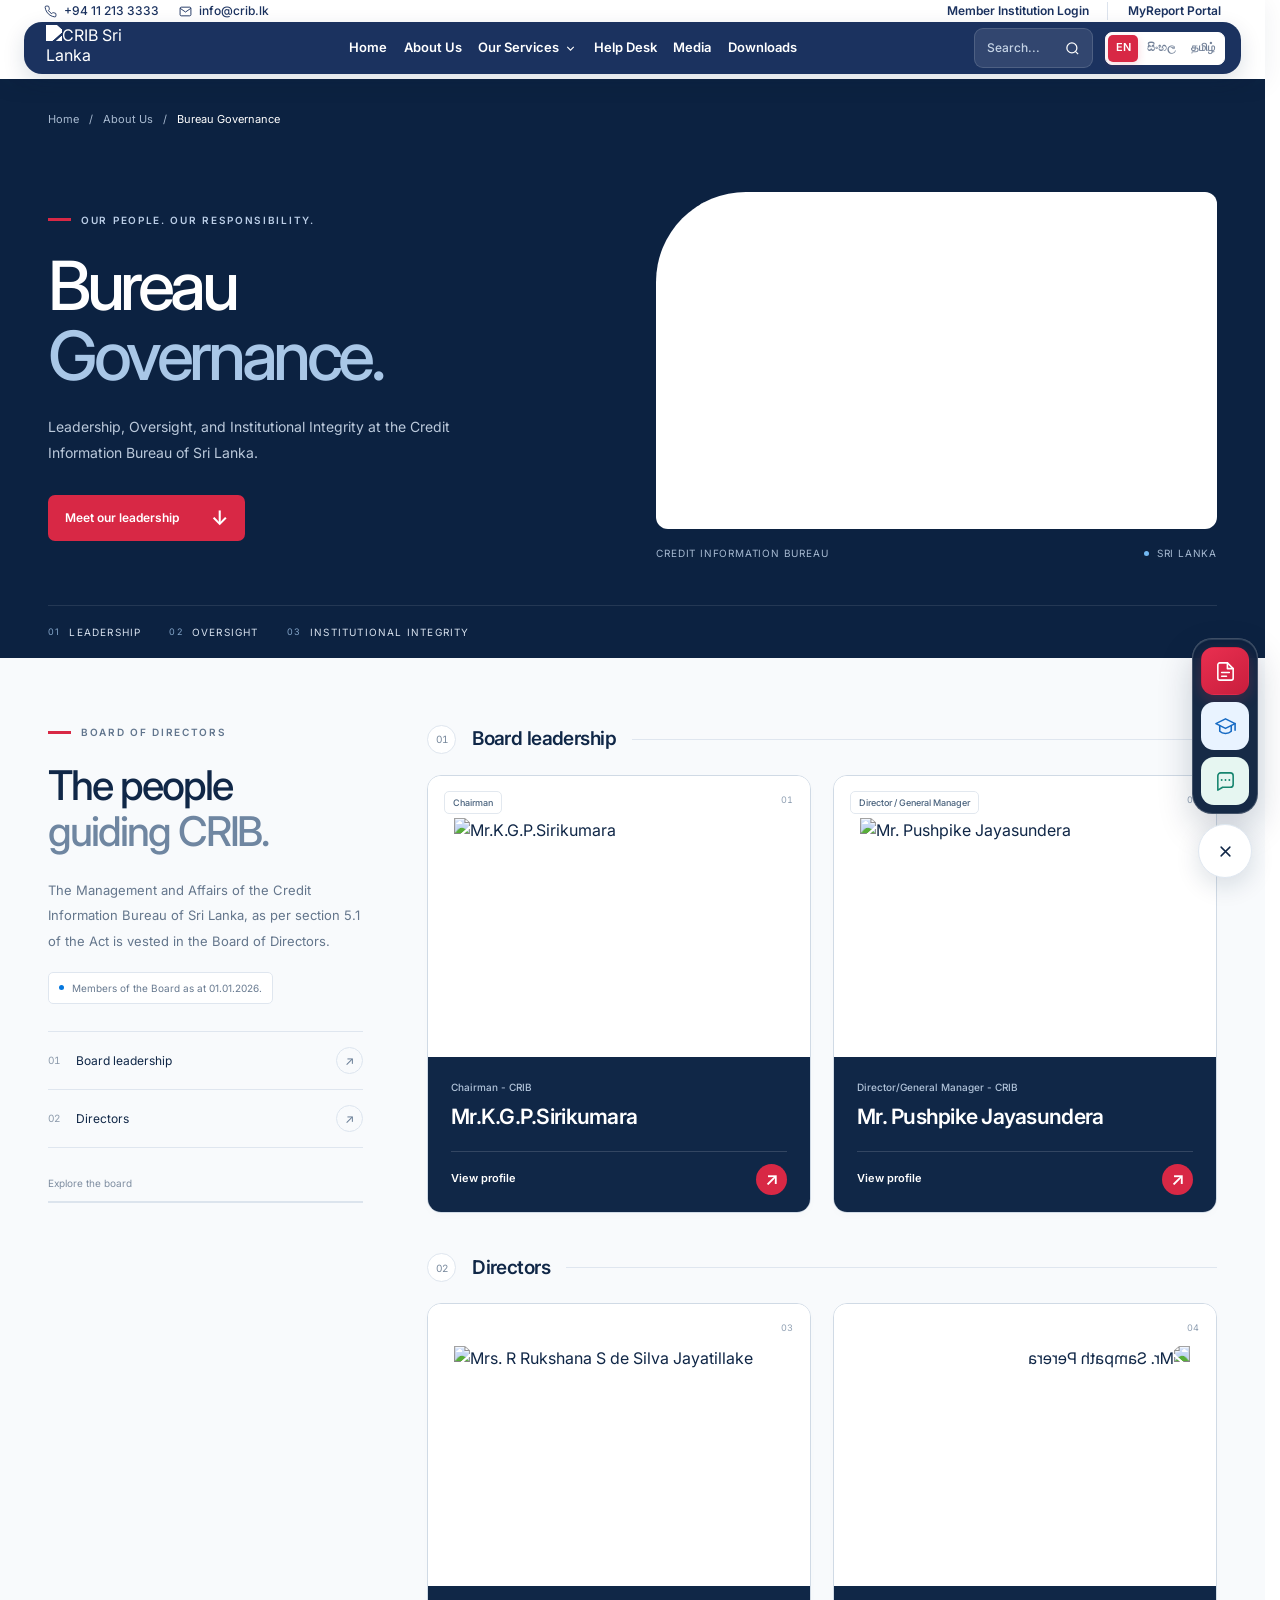
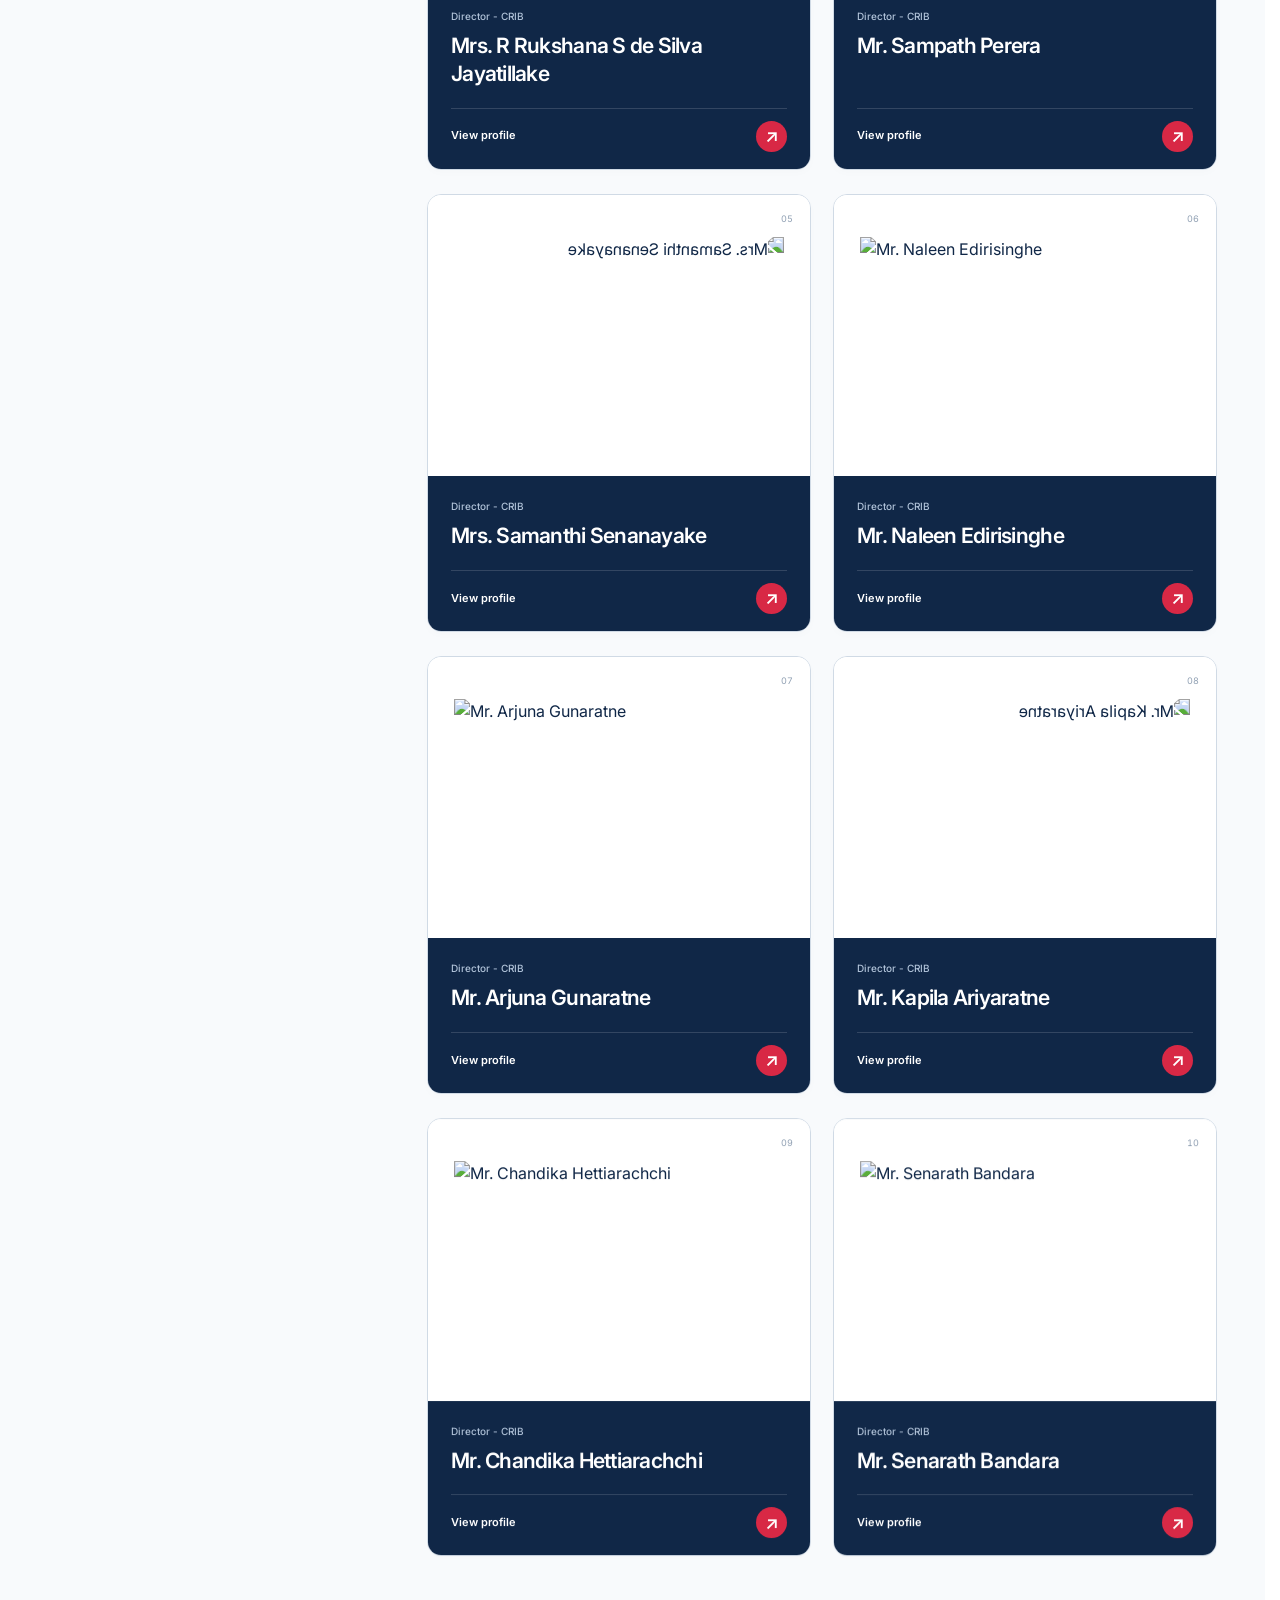
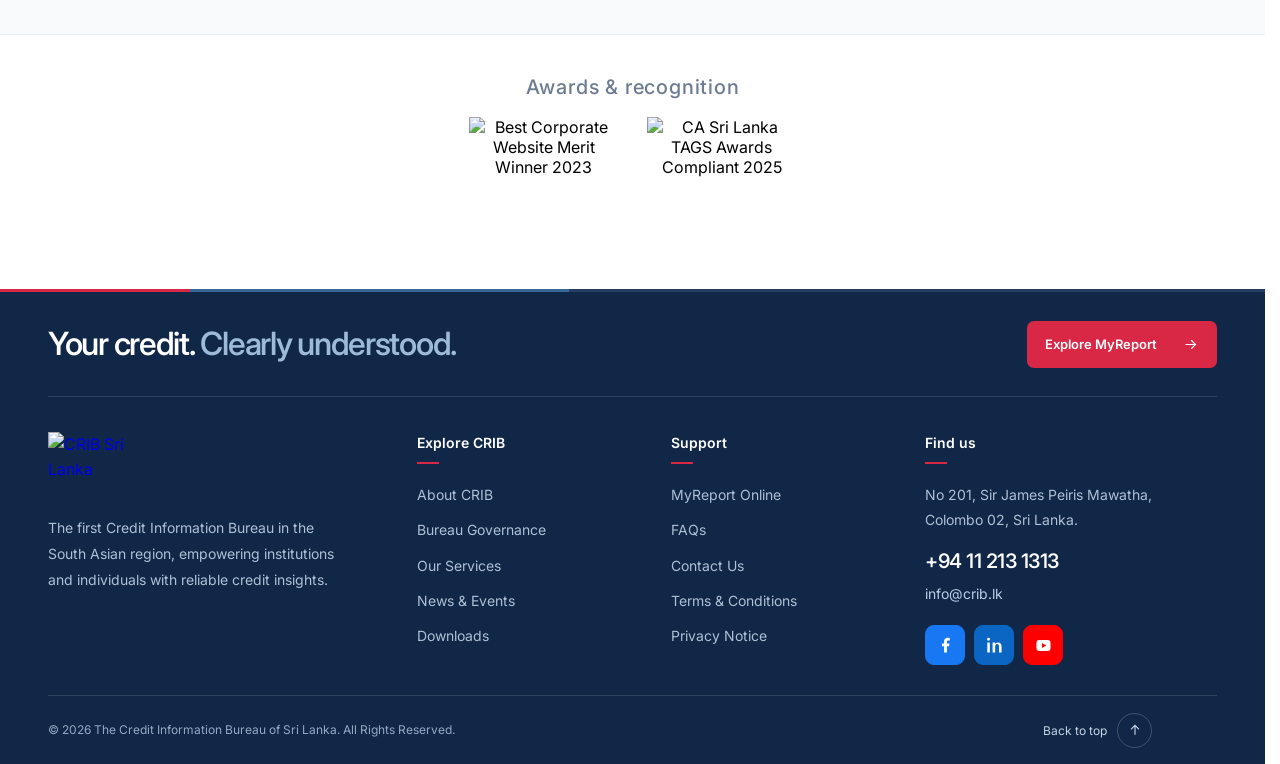
==== commit c52bc661: "Add third hero slide and unify footer, awards across pages home.html: - Add a third hero slide (imag" ====
--- a/about.html
+++ b/about.html
@@ -1,974 +1,4402 @@
 <!doctype html>
 <html lang="en">
   <head>
+    <meta
+      name="description"
+      content="Meet the Board of Directors of the Credit Information Bureau of Sri Lanka. Explore the leadership profiles and governance of CRIB."
+    />
+    <link rel="preconnect" href="https://fonts.googleapis.com" />
+    <link rel="preconnect" href="https://fonts.gstatic.com" crossorigin />
+    <script
+      src="https://cdnjs.cloudflare.com/ajax/libs/gsap/3.12.2/gsap.min.js"
+      defer
+    ></script>
+    <script
+      src="https://cdnjs.cloudflare.com/ajax/libs/gsap/3.12.2/ScrollTrigger.min.js"
+      defer
+    ></script>
+    <script src="header-polish.js" defer></script>
+
     <meta charset="UTF-8" />
     <meta name="viewport" content="width=device-width, initial-scale=1.0" />
-    <title>Bureau Governance | CRIB</title>
-
-    <link rel="preconnect" href="https://fonts.googleapis.com" />
-    <link rel="preconnect" href="https://fonts.gstatic.com" crossorigin />
+    <title>About Us — Bureau Governance | CRIB Sri Lanka</title>
     <link
-      href="https://fonts.googleapis.com/css2?family=Manrope:wght@400;500;600;700;800&display=swap"
+      href="https://fonts.googleapis.com/css2?family=Inter:wght@400;500;600;700;800&display=swap"
       rel="stylesheet"
     />
 
-    <link rel="stylesheet" href="style.css" />
+    <style>
+      /* About page only. Home's shared components are included separately below. */
+      html {
+        margin: 0;
+        padding: 0;
+        scroll-behavior: smooth;
+        scrollbar-gutter: stable;
+      }
+      body {
+        margin: 0;
+        padding: 0;
+        background: #fff;
+      }
+      :root {
+        --cg-header-height: 94px;
+      }
+      #cg-page,
+      #cg-profile {
+        --cg-navy: #102747;
+        --cg-blue: #0477de;
+        --cg-red: #d82845;
+        --cg-muted: #64768c;
+        --cg-line: #dfe6ef;
+        font-family: "Inter", Arial, sans-serif;
+        color: var(--cg-navy);
+        line-height: 1.6;
+        -webkit-font-smoothing: antialiased;
+      }
+      #cg-page *,
+      #cg-page *::before,
+      #cg-page *::after,
+      #cg-profile *,
+      #cg-profile *::before,
+      #cg-profile *::after {
+        box-sizing: border-box;
+      }
+      #cg-page {
+        background: #fff;
+      }
+      #cg-page :is(h1, h2, h3, p, figure),
+      #cg-profile :is(h2, p, figure) {
+        margin: 0;
+      }
+      #cg-page :is(h1, h2, h3),
+      #cg-profile h2 {
+        font-family: inherit;
+        text-transform: none;
+      }
+      #cg-page button,
+      #cg-profile button {
+        font: inherit;
+        cursor: pointer;
+      }
+      #cg-page a {
+        color: inherit;
+        text-decoration: none;
+      }
+      #cg-page .cg-wrap {
+        width: min(1340px, calc(100% - 96px));
+        margin-inline: auto;
+      }
+
+      /* A compact split hero with the original CRIB photograph. */
+      #cg-page .cg-hero {
+        position: relative;
+        isolation: isolate;
+        overflow: hidden;
+        background: #0c2241;
+        color: #fff;
+      }
+      #cg-page .cg-hero-inner {
+        display: grid;
+        grid-template-columns: minmax(0, 1fr) minmax(0, 1.03fr);
+        gap: clamp(32px, 5vw, 72px);
+        align-items: center;
+        padding-block: 32px 44px;
+      }
+      #cg-page .cg-breadcrumb {
+        grid-column: 1 / -1;
+        display: flex;
+        flex-wrap: wrap;
+        align-items: center;
+        gap: 10px;
+        color: #a9bbd1;
+        font-size: 11px;
+        line-height: 1.5;
+      }
+      #cg-page .cg-breadcrumb a:hover {
+        color: #fff;
+      }
+      #cg-page .cg-breadcrumb [aria-current] {
+        color: #fff;
+      }
+      #cg-page .cg-eyebrow {
+        display: flex;
+        align-items: center;
+        gap: 10px;
+        font-size: 10px;
+        font-weight: 600;
+        letter-spacing: 0.17em;
+        text-transform: uppercase;
+      }
+      #cg-page .cg-eyebrow::before {
+        content: "";
+        width: 23px;
+        height: 3px;
+        flex: 0 0 23px;
+        background: var(--cg-red);
+      }
+      #cg-page .cg-hero .cg-eyebrow {
+        color: #bbcee7;
+        margin-bottom: 22px;
+      }
+      #cg-page .cg-hero h1 {
+        color: #fff;
+        font-size: clamp(46px, 5.3vw, 76px);
+        font-weight: 500;
+        letter-spacing: -0.065em;
+        line-height: 1.04;
+      }
+      #cg-page .cg-hero h1 span {
+        color: #a9c7e7;
+      }
+      #cg-page .cg-hero-description {
+        max-width: 455px;
+        margin-top: 23px;
+        color: #bbc9db;
+        font-size: 14px;
+        line-height: 1.85;
+      }
+      #cg-page .cg-hero-cta {
+        display: inline-flex;
+        align-items: center;
+        gap: 32px;
+        margin-top: 29px;
+        min-height: 46px;
+        padding: 11px 17px;
+        border-radius: 7px;
+        background: var(--cg-red);
+        color: #fff;
+        font-size: 12px;
+        font-weight: 600;
+        transition:
+          background 0.2s,
+          transform 0.25s;
+      }
+      #cg-page .cg-hero-cta span {
+        font-size: 20px;
+        line-height: 1;
+        transition: transform 0.25s;
+      }
+      #cg-page .cg-hero-cta:hover {
+        background: #bc213b;
+        transform: translateY(-2px);
+      }
+      #cg-page .cg-hero-cta:hover span {
+        transform: translateY(3px);
+      }
+      #cg-page .cg-hero-visual {
+        position: relative;
+        align-self: stretch;
+        display: flex;
+        flex-direction: column;
+        justify-content: center;
+        min-width: 0;
+      }
+      #cg-page .cg-hero-frame {
+        overflow: hidden;
+        aspect-ratio: 1.66;
+        border-radius: 90px 12px 12px 12px;
+        background: #fff;
+        position: relative;
+      }
+      #cg-page .cg-hero-photo {
+        display: block;
+        width: 100%;
+        height: 100%;
+        object-fit: cover;
+        object-position: 50% 50%;
+        transform-origin: center;
+      }
+      #cg-page .cg-hero-visual figcaption {
+        display: flex;
+        justify-content: space-between;
+        align-items: center;
+        gap: 16px;
+        padding-top: 16px;
+        color: #a6b9d1;
+        font-size: 10px;
+        letter-spacing: 0.08em;
+        text-transform: uppercase;
+      }
+      #cg-page .cg-hero-visual figcaption span:last-child {
+        display: flex;
+        align-items: center;
+        gap: 8px;
+      }
+      #cg-page .cg-hero-visual figcaption span:last-child::before {
+        content: "";
+        width: 5px;
+        height: 5px;
+        border-radius: 50%;
+        background: #72b9f3;
+      }
+      #cg-page .cg-hero-bottom {
+        display: flex;
+        gap: 28px;
+        flex-wrap: wrap;
+        margin-top: 0;
+        padding-block: 18px;
+        border-top: 1px solid #ffffff19;
+        color: #d6e0ed;
+        font-size: 10px;
+        letter-spacing: 0.12em;
+        text-transform: uppercase;
+      }
+      #cg-page .cg-hero-bottom span {
+        display: inline-flex;
+        align-items: center;
+        gap: 9px;
+      }
+      #cg-page .cg-hero-bottom i {
+        color: #83a4c8;
+        font-size: 9px;
+        font-style: normal;
+      }
+
+      /* The left introduction stays in view beside the leadership and directors. */
+      #cg-page .cg-board {
+        padding-block: 66px 78px;
+        background: #f8fafc;
+      }
+      #cg-page .cg-layout {
+        display: grid;
+        grid-template-columns: minmax(225px, 0.77fr) minmax(0, 1.93fr);
+        align-items: start;
+        gap: clamp(32px, 5vw, 72px);
+      }
+      #cg-page .cg-aside {
+        position: sticky;
+        top: calc(var(--cg-header-height) + 30px);
+        align-self: start;
+      }
+      #cg-page .cg-aside .cg-eyebrow {
+        margin-bottom: 23px;
+        color: #61758d;
+      }
+      #cg-page .cg-aside h2 {
+        font-size: clamp(32px, 3.2vw, 45px);
+        font-weight: 500;
+        line-height: 1.12;
+        letter-spacing: -0.05em;
+      }
+      #cg-page .cg-aside h2 span {
+        color: #6f86a1;
+      }
+      #cg-page .cg-intro {
+        margin: 23px 0 18px;
+        color: var(--cg-muted);
+        font-size: 13px;
+        line-height: 1.95;
+      }
+      #cg-page .cg-date {
+        display: inline-flex;
+        align-items: center;
+        gap: 8px;
+        margin-bottom: 27px;
+        padding: 7px 10px;
+        border: 1px solid var(--cg-line);
+        border-radius: 5px;
+        background: #fff;
+        color: #687a90;
+        font-size: 10px;
+      }
+      #cg-page .cg-date::before {
+        content: "";
+        width: 5px;
+        height: 5px;
+        border-radius: 50%;
+        background: var(--cg-blue);
+        flex-shrink: 0;
+      }
+      #cg-page .cg-jump-links {
+        display: grid;
+        border-top: 1px solid var(--cg-line);
+      }
+      #cg-page .cg-jump-links a {
+        display: flex;
+        justify-content: space-between;
+        align-items: center;
+        gap: 14px;
+        min-height: 58px;
+        padding-block: 13px;
+        border-bottom: 1px solid var(--cg-line);
+        font-size: 12px;
+        transition: color 0.2s;
+      }
+      #cg-page .cg-jump-links .cg-jump-label {
+        display: flex;
+        align-items: center;
+        gap: 16px;
+      }
+      #cg-page .cg-jump-links small {
+        color: #8c9aab;
+        font-size: 10px;
+        font-variant-numeric: tabular-nums;
+      }
+      #cg-page .cg-jump-links .cg-jump-arrow {
+        display: grid;
+        place-items: center;
+        width: 27px;
+        height: 27px;
+        border: 1px solid #dce4ee;
+        border-radius: 50%;
+        color: #667b94;
+        transition:
+          background 0.2s,
+          color 0.2s,
+          transform 0.2s;
+      }
+      #cg-page .cg-jump-links a:is(:hover, [aria-current="location"]) {
+        color: var(--cg-red);
+      }
+      #cg-page
+        .cg-jump-links
+        a:is(:hover, [aria-current="location"])
+        .cg-jump-arrow {
+        color: #fff;
+        background: var(--cg-red);
+        border-color: var(--cg-red);
+        transform: rotate(45deg);
+      }
+      #cg-page .cg-progress-label {
+        margin: 27px 0 10px;
+        color: #7e8da0;
+        font-size: 10px;
+      }
+      #cg-page .cg-progress {
+        height: 2px;
+        overflow: hidden;
+        background: #dce4ed;
+      }
+      #cg-page .cg-progress span {
+        display: block;
+        height: 100%;
+        background: var(--cg-red);
+        transform: scaleX(0);
+        transform-origin: left;
+      }
+      #cg-page .cg-right {
+        min-width: 0;
+      }
+      #cg-page .cg-group {
+        scroll-margin-top: calc(var(--cg-header-height) + 24px);
+      }
+      #cg-page .cg-group + .cg-group {
+        margin-top: 40px;
+      }
+      #cg-page .cg-group-heading {
+        display: flex;
+        align-items: center;
+        gap: 16px;
+        margin-bottom: 20px;
+      }
+      #cg-page .cg-group-heading h2 {
+        font-size: 19px;
+        font-weight: 600;
+        letter-spacing: -0.03em;
+      }
+      #cg-page .cg-group-heading::after {
+        content: "";
+        height: 1px;
+        flex: 1;
+        background: var(--cg-line);
+      }
+      #cg-page .cg-group-number {
+        display: grid;
+        place-items: center;
+        width: 29px;
+        height: 29px;
+        border: 1px solid var(--cg-line);
+        border-radius: 50%;
+        background: #fff;
+        color: #77889c;
+        font-size: 10px;
+        font-variant-numeric: tabular-nums;
+      }
+      #cg-page .cg-grid {
+        display: grid;
+        grid-template-columns: repeat(2, minmax(0, 1fr));
+        align-items: stretch;
+        gap: 24px 22px;
+      }
+      #cg-page .cg-cell {
+        display: flex;
+        min-width: 0;
+      }
+
+      /* White portrait panels: preserve the original proportions and bottom edge. */
+      #cg-page .cg-card {
+        position: relative;
+        isolation: isolate;
+        display: flex;
+        flex-direction: column;
+        width: 100%;
+        min-width: 0;
+        overflow: hidden;
+        border: 1px solid #e0e6ee;
+        border-radius: 14px;
+        background: #fff;
+        box-shadow: 0 3px 8px #10274704;
+        transition:
+          transform 0.35s cubic-bezier(0.22, 1, 0.36, 1),
+          box-shadow 0.35s,
+          border-color 0.35s;
+      }
+      #cg-page .cg-photo {
+        position: relative;
+        height: clamp(235px, 22vw, 310px);
+        flex: 0 0 auto;
+        overflow: hidden;
+        background: #fff;
+      }
+      #cg-page .cg-photo-motion {
+        position: absolute;
+        inset: 42px 12px 0;
+        display: flex;
+        justify-content: center;
+        align-items: flex-end;
+        transform-origin: center bottom;
+        background: #fff;
+      }
+      #cg-page .cg-photo img {
+        display: block;
+        width: 100%;
+        height: 100%;
+        max-width: 330px;
+        object-fit: contain;
+        object-position: center bottom;
+      }
+      #cg-page .cg-flipped,
+      #cg-profile .cg-flipped {
+        transform: scaleX(-1);
+      }
+      #cg-page .cg-photo-tag {
+        position: absolute;
+        top: 15px;
+        left: 16px;
+        max-width: calc(100% - 61px);
+        padding: 4px 8px;
+        border: 1px solid #e2e8ef;
+        border-radius: 5px;
+        background: #fff;
+        color: #48617c;
+        font-size: 9px;
+        font-weight: 500;
+        line-height: 1.5;
+      }
+      #cg-page .cg-portrait-index {
+        position: absolute;
+        top: 19px;
+        right: 17px;
+        color: #90a0b3;
+        font-size: 9px;
+        line-height: 1;
+        font-variant-numeric: tabular-nums;
+      }
+      #cg-page .cg-card-body {
+        display: flex;
+        flex-direction: column;
+        align-items: flex-start;
+        flex: 1;
+        min-width: 0;
+        padding: 21px 23px 17px;
+        border-top: 1px solid #edf0f5;
+        background: #fff;
+      }
+      #cg-page .cg-role {
+        margin-bottom: 8px;
+        color: #75869b;
+        font-size: 10px;
+        font-weight: 500;
+        line-height: 1.6;
+      }
+      #cg-page .cg-name {
+        margin-bottom: 19px;
+        font-size: clamp(18px, 1.65vw, 22px);
+        font-weight: 600;
+        line-height: 1.35;
+        letter-spacing: -0.035em;
+        overflow-wrap: break-word;
+      }
+      #cg-page .cg-open {
+        display: flex;
+        align-items: center;
+        justify-content: space-between;
+        gap: 14px;
+        width: 100%;
+        min-height: 43px;
+        margin-top: auto;
+        padding: 12px 0 0;
+        border: 0;
+        border-top: 1px solid var(--cg-line);
+        background: transparent;
+        color: var(--cg-navy);
+        font-size: 11px;
+        font-weight: 600;
+        text-align: left;
+      }
+      #cg-page .cg-open::after {
+        content: "";
+        position: absolute;
+        inset: 0;
+        border-radius: 14px;
+        z-index: 2;
+      }
+      #cg-page .cg-open span {
+        display: grid;
+        place-items: center;
+        flex-shrink: 0;
+        width: 31px;
+        height: 31px;
+        border-radius: 50%;
+        background: #fbecef;
+        color: var(--cg-red);
+        font-size: 18px;
+        line-height: 1;
+        transition:
+          color 0.25s,
+          background 0.25s,
+          transform 0.25s;
+      }
+      #cg-page .cg-card--chair,
+      #cg-page .cg-card--gm {
+        border-color: #d0dae5;
+      }
+      #cg-page .cg-card--chair .cg-card-body {
+        background: #102747;
+        border-color: #102747;
+      }
+      #cg-page .cg-card--gm .cg-card-body {
+        background: #1b365c;
+        border-color: #1b365c;
+      }
+      #cg-page :is(.cg-card--chair, .cg-card--gm) :is(.cg-name, .cg-open) {
+        color: #fff;
+      }
+      #cg-page :is(.cg-card--chair, .cg-card--gm) .cg-role {
+        color: #b1c3d9;
+      }
+      #cg-page :is(.cg-card--chair, .cg-card--gm) .cg-open {
+        border-color: #ffffff25;
+      }
+      #cg-page :is(.cg-card--chair, .cg-card--gm) .cg-open span {
+        color: #fff;
+        background: var(--cg-red);
+      }
+      #cg-page .cg-card:focus-within {
+        border-color: var(--cg-blue);
+        box-shadow: 0 0 0 3px #0477de20;
+      }
+      #cg-page .cg-card:focus-within .cg-open span {
+        background: var(--cg-red);
+        color: #fff;
+      }
+      @media (hover: hover) and (pointer: fine) {
+        #cg-page .cg-card:hover {
+          transform: translateY(-5px);
+          border-color: #b9c9da;
+          box-shadow: 0 18px 38px -17px #10274725;
+        }
+        #cg-page .cg-card:hover .cg-open span {
+          transform: rotate(45deg);
+          background: var(--cg-red);
+          color: #fff;
+        }
+      }
+
+      /* Profile dialog: larger white photo panel and readable, independently scrolling biography. */
+      #cg-profile {
+        width: min(1080px, calc(100% - 48px));
+        max-width: 1080px;
+        height: min(760px, 88vh);
+        height: min(760px, 88dvh);
+        max-height: 92dvh;
+        margin: auto;
+        padding: 0;
+        border: 1px solid #dfe6ef;
+        border-radius: 18px;
+        overflow: hidden;
+        background: #fff;
+        box-shadow: 0 32px 100px #00000040;
+      }
+      #cg-profile[open] {
+        display: grid;
+        grid-template-rows: auto minmax(0, 1fr) auto;
+      }
+      #cg-profile::backdrop {
+        background: #071b38b8;
+        backdrop-filter: blur(9px);
+      }
+      #cg-profile .cg-modal-header,
+      #cg-profile .cg-modal-footer {
+        display: flex;
+        align-items: center;
+        justify-content: space-between;
+        gap: 20px;
+        padding: 13px 22px;
+        background: #fff;
+      }
+      #cg-profile .cg-modal-header {
+        border-bottom: 1px solid var(--cg-line);
+      }
+      #cg-profile .cg-modal-header > span {
+        display: flex;
+        align-items: center;
+        gap: 9px;
+        color: #718198;
+        font-size: 10px;
+        letter-spacing: 0.1em;
+        text-transform: uppercase;
+      }
+      #cg-profile .cg-modal-header > span::before {
+        content: "";
+        width: 6px;
+        height: 6px;
+        border-radius: 50%;
+        background: var(--cg-red);
+      }
+      #cg-profile .cg-modal-layout {
+        display: grid;
+        grid-template-columns: 42% minmax(0, 1fr);
+        min-height: 0;
+      }
+      #cg-profile .cg-modal-photo {
+        position: relative;
+        min-width: 0;
+        min-height: 0;
+        display: flex;
+        flex-direction: column;
+        justify-content: flex-end;
+        align-items: center;
+        padding: 30px 20px 0;
+        background: #fff;
+        border-right: 1px solid #e5ebf2;
+      }
+      #cg-profile .cg-modal-photo::before {
+        content: "Board of Directors";
+        position: absolute;
+        top: 27px;
+        left: 27px;
+        color: #8a9aaf;
+        font-size: 9px;
+        letter-spacing: 0.13em;
+        text-transform: uppercase;
+      }
+      #cg-profile .cg-modal-photo img {
+        display: block;
+        width: 100%;
+        height: calc(100% - 56px);
+        max-width: 380px;
+        min-height: 0;
+        padding: 0;
+        object-fit: contain;
+        object-position: center bottom;
+      }
+      #cg-profile .cg-modal-photo-caption {
+        display: flex;
+        align-items: center;
+        justify-content: space-between;
+        gap: 20px;
+        flex: 0 0 auto;
+        width: calc(100% + 40px);
+        padding: 18px 24px;
+        background: var(--cg-navy);
+        color: #cfdaea;
+        font-size: 9px;
+        letter-spacing: 0.09em;
+        text-transform: uppercase;
+      }
+      #cg-profile .cg-modal-photo-caption b {
+        font-size: 14px;
+        font-weight: 700;
+        letter-spacing: 0.04em;
+        color: #fff;
+      }
+      #cg-profile .cg-modal-content {
+        min-width: 0;
+        min-height: 0;
+        padding: 33px 36px;
+        overflow-y: auto;
+        overscroll-behavior: contain;
+        scrollbar-width: thin;
+        scrollbar-color: #bbcadb transparent;
+      }
+      #cg-profile .cg-modal-role {
+        margin-bottom: 13px;
+        color: #bf2842;
+        font-size: 12px;
+        font-weight: 600;
+      }
+      #cg-profile h2 {
+        font-size: clamp(27px, 2.7vw, 38px);
+        font-weight: 500;
+        line-height: 1.17;
+        letter-spacing: -0.045em;
+      }
+      #cg-profile .cg-modal-date {
+        margin: 20px 0 24px;
+        padding-bottom: 20px;
+        border-bottom: 1px solid var(--cg-line);
+        color: #7d8da1;
+        font-size: 10px;
+      }
+      #cg-profile .cg-modal-bio p {
+        margin-bottom: 18px;
+        color: #5c6f85;
+        font-size: 14px;
+        line-height: 1.95;
+      }
+      #cg-profile .cg-modal-footer {
+        border-top: 1px solid var(--cg-line);
+      }
+      #cg-profile .cg-count {
+        color: #7a8ba1;
+        font-size: 11px;
+        font-variant-numeric: tabular-nums;
+      }
+      #cg-profile .cg-modal-controls {
+        display: flex;
+        gap: 8px;
+      }
+      #cg-profile .cg-modal-button {
+        display: grid;
+        place-items: center;
+        width: 38px;
+        height: 38px;
+        padding: 0;
+        border: 1px solid #dfe6ef;
+        border-radius: 50%;
+        background: #fff;
+        color: var(--cg-navy);
+        font-size: 21px;
+        line-height: 1;
+        transition:
+          background 0.2s,
+          color 0.2s,
+          border-color 0.2s;
+      }
+      #cg-profile .cg-modal-button:hover {
+        background: var(--cg-red);
+        color: #fff;
+        border-color: var(--cg-red);
+      }
+      #cg-page :is(a, button):focus-visible,
+      #cg-profile :is(button, .cg-modal-content):focus-visible {
+        outline: 3px solid #0477de;
+        outline-offset: 4px;
+      }
+
+      @media (max-width: 1100px) {
+        #cg-page .cg-wrap {
+          width: calc(100% - 64px);
+        }
+        #cg-page .cg-layout {
+          grid-template-columns: 235px minmax(0, 1fr);
+          gap: 32px;
+        }
+        #cg-page .cg-photo {
+          height: 245px;
+        }
+        #cg-page .cg-card-body {
+          padding: 18px 18px 15px;
+        }
+        #cg-page .cg-grid {
+          gap: 20px 16px;
+        }
+        #cg-page .cg-hero-inner {
+          gap: 30px 36px;
+        }
+        #cg-page .cg-hero h1 {
+          font-size: clamp(44px, 5.5vw, 65px);
+        }
+      }
+      @media (max-width: 900px) {
+        #cg-page .cg-layout {
+          grid-template-columns: 1fr;
+          gap: 34px;
+        }
+        #cg-page .cg-aside {
+          position: static;
+          display: grid;
+          grid-template-columns: 1fr 1fr;
+          gap: 0 40px;
+        }
+        #cg-page .cg-aside > .cg-eyebrow {
+          grid-column: 1 / -1;
+          margin-bottom: 18px;
+        }
+        #cg-page .cg-aside h2 {
+          grid-column: 1;
+          grid-row: 2 / 4;
+        }
+        #cg-page .cg-aside .cg-intro {
+          grid-column: 2;
+          margin: 0 0 16px;
+        }
+        #cg-page .cg-aside .cg-date {
+          grid-column: 2;
+          justify-self: start;
+          margin-bottom: 20px;
+        }
+        #cg-page .cg-jump-links {
+          grid-column: 1 / -1;
+          grid-template-columns: 1fr 1fr;
+          gap: 28px;
+        }
+        #cg-page .cg-progress,
+        #cg-page .cg-progress-label {
+          display: none;
+        }
+        #cg-page .cg-photo {
+          height: clamp(255px, 36vw, 310px);
+        }
+        #cg-page .cg-hero-frame {
+          aspect-ratio: 1.12;
+          border-top-left-radius: 64px;
+        }
+        #cg-profile .cg-modal-content {
+          padding: 27px;
+        }
+      }
+      @media (max-width: 640px) {
+        #cg-page .cg-wrap {
+          width: calc(100% - 36px);
+        }
+        #cg-page .cg-hero-inner {
+          grid-template-columns: 1fr;
+          gap: 26px;
+          padding-block: 24px 28px;
+        }
+        #cg-page .cg-breadcrumb {
+          font-size: 10px;
+          gap: 7px;
+        }
+        #cg-page .cg-hero h1 {
+          font-size: clamp(45px, 11vw, 64px);
+        }
+        #cg-page .cg-hero h1 br {
+          display: none;
+        }
+        #cg-page .cg-hero h1 span {
+          display: block;
+        }
+        #cg-page .cg-hero .cg-eyebrow {
+          margin-bottom: 17px;
+          font-size: 9px;
+        }
+        #cg-page .cg-hero-description {
+          max-width: 440px;
+          margin-top: 18px;
+          font-size: 13px;
+        }
+        #cg-page .cg-hero-cta {
+          margin-top: 20px;
+          min-height: 43px;
+          padding: 10px 14px;
+        }
+        #cg-page .cg-hero-frame {
+          aspect-ratio: 1.9;
+          border-radius: 42px 9px 9px 9px;
+        }
+        #cg-page .cg-hero-visual figcaption {
+          padding-top: 11px;
+          font-size: 8px;
+        }
+        #cg-page .cg-hero-bottom {
+          gap: 18px;
+          padding-block: 14px;
+          font-size: 8px;
+        }
+        #cg-page .cg-board {
+          padding-block: 38px 48px;
+        }
+        #cg-page .cg-aside {
+          display: block;
+        }
+        #cg-page .cg-aside h2 {
+          font-size: 35px;
+        }
+        #cg-page .cg-aside .cg-intro {
+          margin: 19px 0 15px;
+        }
+        #cg-page .cg-date {
+          font-size: 10px;
+        }
+        #cg-page .cg-jump-links {
+          gap: 20px;
+        }
+        #cg-page .cg-jump-links a {
+          gap: 7px;
+          font-size: 11px;
+        }
+        #cg-page .cg-jump-links .cg-jump-label {
+          gap: 8px;
+        }
+        #cg-page .cg-grid {
+          gap: 17px 12px;
+        }
+        #cg-page .cg-group + .cg-group {
+          margin-top: 30px;
+        }
+        #cg-page .cg-group-heading {
+          margin-bottom: 16px;
+          gap: 12px;
+        }
+        #cg-page .cg-group-heading h2 {
+          font-size: 17px;
+        }
+        #cg-page .cg-card {
+          border-radius: 11px;
+        }
+        #cg-page .cg-photo {
+          height: clamp(160px, 43vw, 240px);
+        }
+        #cg-page .cg-photo-motion {
+          inset: 37px 5px 0;
+        }
+        #cg-page .cg-photo-tag {
+          top: 10px;
+          left: 9px;
+          max-width: calc(100% - 31px);
+          padding: 3px 5px;
+          font-size: 8px;
+        }
+        #cg-page .cg-portrait-index {
+          top: 16px;
+          right: 9px;
+          font-size: 8px;
+        }
+        #cg-page .cg-card-body {
+          padding: 15px 13px 12px;
+        }
+        #cg-page .cg-name {
+          font-size: 16px;
+          margin-bottom: 16px;
+        }
+        #cg-page .cg-role {
+          font-size: 9px;
+          margin-bottom: 8px;
+        }
+        #cg-page .cg-open {
+          font-size: 10px;
+          gap: 7px;
+          min-height: 39px;
+          padding-top: 10px;
+        }
+        #cg-page .cg-open span {
+          width: 26px;
+          height: 26px;
+          font-size: 16px;
+        }
+        #cg-profile {
+          width: calc(100% - 24px);
+          height: 92vh;
+          height: 92dvh;
+          max-height: 92dvh;
+          border-radius: 13px;
+        }
+        #cg-profile .cg-modal-layout {
+          grid-template-columns: 1fr;
+          overflow-y: auto;
+          overscroll-behavior: contain;
+          display: block;
+        }
+        #cg-profile .cg-modal-photo {
+          height: 330px;
+          padding: 37px 20px 0;
+          border-right: 0;
+        }
+        #cg-profile .cg-modal-photo::before {
+          top: 17px;
+          left: 20px;
+          font-size: 8px;
+        }
+        #cg-profile .cg-modal-photo img {
+          height: calc(100% - 49px);
+          max-width: 290px;
+        }
+        #cg-profile .cg-modal-photo-caption {
+          padding: 13px 21px;
+        }
+        #cg-profile .cg-modal-content {
+          overflow: visible;
+          padding: 26px 23px;
+        }
+        #cg-profile .cg-modal-header,
+        #cg-profile .cg-modal-footer {
+          padding: 10px 15px;
+        }
+        #cg-profile .cg-modal-header > span {
+          font-size: 8px;
+        }
+        #cg-profile .cg-modal-bio p {
+          font-size: 14px;
+        }
+      }
+      @media (max-width: 360px) {
+        #cg-page .cg-grid {
+          grid-template-columns: 1fr;
+        }
+        #cg-page .cg-photo {
+          height: 265px;
+        }
+        #cg-page .cg-name {
+          font-size: 20px;
+        }
+        #cg-page .cg-card-body {
+          padding: 20px;
+        }
+      }
+      @media (max-height: 760px) and (min-width: 901px) {
+        #cg-page .cg-aside {
+          position: static;
+        }
+      }
+      @media (prefers-reduced-motion: reduce) {
+        html {
+          scroll-behavior: auto;
+        }
+        #cg-page *,
+        #cg-page *::after,
+        #cg-profile * {
+          transition: none !important;
+          animation: none !important;
+        }
+        #cg-page .cg-card:hover,
+        #cg-page .cg-hero-cta:hover {
+          transform: none;
+        }
+      }
+
+      /* COMPLETE HEADER STYLES */
+
+      .crib-hdr-wrapper {
+        --ch-navy: #1b325f;
+        --ch-blue: #0477de;
+        --ch-red: #d82845;
+
+        position: sticky;
+        top: 0;
+        z-index: 9999;
+        width: 100%;
+        margin: 0;
+        padding: 0;
+        background: #fff;
+        color: var(--ch-navy);
+        font-family: "Inter", system-ui, sans-serif;
+        box-shadow: 0 4px 24px rgb(16 39 71 / 7%);
+        transition:
+          background 0.3s,
+          box-shadow 0.3s;
+      }
+
+      .crib-hdr-wrapper,
+      .crib-hdr-wrapper *,
+      .crib-hdr-wrapper *::before,
+      .crib-hdr-wrapper *::after {
+        box-sizing: border-box;
+      }
+
+      .crib-hdr-wrapper a {
+        text-decoration: none;
+      }
+
+      .crib-hdr-wrapper button,
+      .crib-hdr-wrapper input {
+        font-family: inherit;
+      }
+
+      /* TOP BAR */
+
+      .crib-hdr-wrapper .crib-topbar {
+        display: flex;
+        justify-content: space-between;
+        align-items: center;
+        gap: 20px;
+        width: min(1400px, calc(100% - 64px));
+        max-width: 1400px;
+        margin: 0 auto;
+        padding: 9px 12px;
+      }
+
+      .crib-hdr-wrapper .crib-top-contact,
+      .crib-hdr-wrapper .crib-top-actions {
+        display: flex;
+        align-items: center;
+        gap: 20px;
+      }
+
+      .crib-hdr-wrapper .crib-top-contact a {
+        display: inline-flex;
+        align-items: center;
+        gap: 7px;
+        color: var(--ch-navy);
+        font-size: 12px;
+        font-weight: 500;
+        line-height: 1.5;
+      }
+
+      .crib-hdr-wrapper .crib-top-contact svg {
+        display: block;
+        width: 13px;
+        height: 13px;
+        flex: 0 0 13px;
+        fill: none;
+        stroke: currentColor;
+        stroke-width: 1.7;
+      }
+
+      .crib-hdr-wrapper .crib-top-link {
+        padding-right: 18px;
+        border-right: 1px solid #dce3ed;
+        color: var(--ch-navy);
+        font-size: 12px;
+        font-weight: 600;
+        line-height: 1.5;
+      }
+
+      .crib-hdr-wrapper .crib-top-contact a:hover,
+      .crib-hdr-wrapper .crib-top-link:hover {
+        color: var(--ch-blue);
+      }
+
+      /* MAIN NAVIGATION */
+
+      .crib-hdr-wrapper .crib-main-nav-container {
+        width: 100%;
+        padding: 0 24px 12px;
+        background: transparent;
+      }
+
+      .crib-hdr-wrapper .crib-main-nav {
+        position: relative;
+        display: flex;
+        align-items: center;
+        justify-content: space-between;
+        gap: 20px;
+        width: 100%;
+        max-width: 1400px;
+        min-height: 68px;
+        margin: 0 auto;
+        padding: 10px 22px;
+        border-radius: 18px;
+        background: var(--ch-navy);
+        box-shadow: 0 8px 22px rgb(16 39 71 / 14%);
+        transition:
+          background 0.3s,
+          box-shadow 0.3s;
+      }
+
+      .crib-hdr-wrapper .crib-logo {
+        display: inline-flex;
+        align-items: center;
+        flex-shrink: 0;
+      }
+
+      .crib-hdr-wrapper .crib-logo img {
+        display: block;
+        width: auto;
+        height: 39px;
+        max-width: 90px;
+        object-fit: contain;
+        filter: brightness(0) invert(1);
+      }
+
+      .crib-hdr-wrapper .crib-menu {
+        display: flex;
+        align-items: center;
+        justify-content: center;
+        gap: clamp(12px, 1.3vw, 21px);
+        margin: 0;
+        padding: 0;
+        list-style: none;
+      }
+
+      .crib-hdr-wrapper .crib-menu > li {
+        position: relative;
+        margin: 0;
+        padding: 10px 0;
+        list-style: none;
+      }
+
+      .crib-hdr-wrapper .crib-menu > li > a {
+        display: flex;
+        align-items: center;
+        gap: 5px;
+        padding: 0;
+        color: #fff;
+        font-family: inherit;
+        font-size: 13px;
+        font-weight: 600;
+        line-height: 1.5;
+        white-space: nowrap;
+        transition: color 0.2s;
+      }
+
+      .crib-hdr-wrapper .crib-menu > li > a:hover {
+        color: #add6ff;
+      }
+
+      .crib-hdr-wrapper .crib-menu > li > a svg {
+        width: 13px;
+        height: 13px;
+        flex: 0 0 13px;
+        fill: none;
+        stroke: currentColor;
+        transition: transform 0.25s;
+      }
+
+      .crib-hdr-wrapper .has-dropdown:hover > a svg,
+      .crib-hdr-wrapper .has-dropdown:focus-within > a svg {
+        transform: rotate(180deg);
+      }
+
+      /* DROPDOWNS */
+
+      .crib-hdr-wrapper .crib-dropdown,
+      .crib-hdr-wrapper .crib-sub-dropdown {
+        position: absolute;
+        z-index: 10;
+        display: block;
+        width: 325px;
+        min-width: 0;
+        margin: 0;
+        padding: 8px;
+        border: 1px solid #e2e8f1;
+        border-radius: 12px;
+        background: #fff;
+        list-style: none;
+        box-shadow: 0 18px 45px rgb(16 39 71 / 14%);
+
+        opacity: 0;
+        visibility: hidden;
+        pointer-events: none;
+        transform: translateY(8px);
+        transition:
+          opacity 0.2s,
+          visibility 0.2s,
+          transform 0.2s;
+      }
+
+      .crib-hdr-wrapper .crib-dropdown {
+        top: 100%;
+        left: 0;
+      }
+
+      .crib-hdr-wrapper .crib-sub-dropdown {
+        top: -8px;
+        left: 100%;
+      }
+
+      .crib-hdr-wrapper .crib-dropdown li,
+      .crib-hdr-wrapper .crib-sub-dropdown li {
+        position: relative;
+        margin: 0;
+        padding: 0;
+        list-style: none;
+      }
+
+      .crib-hdr-wrapper .crib-dropdown a,
+      .crib-hdr-wrapper .crib-sub-dropdown a {
+        display: flex;
+        align-items: center;
+        justify-content: space-between;
+        gap: 12px;
+        padding: 12px;
+        border-radius: 7px;
+        color: #213d61;
+        font-size: 13px;
+        font-weight: 500;
+        line-height: 1.65;
+        white-space: normal;
+        transition:
+          background 0.2s,
+          color 0.2s;
+      }
+
+      .crib-hdr-wrapper .crib-dropdown a:hover,
+      .crib-hdr-wrapper .crib-sub-dropdown a:hover {
+        background: #eef4fb;
+        color: var(--ch-blue);
+      }
+
+      .crib-hdr-wrapper .crib-dropdown a svg {
+        width: 13px;
+        height: 13px;
+        flex: 0 0 13px;
+        fill: none;
+        stroke: currentColor;
+        transform: rotate(-90deg);
+      }
+
+      .crib-hdr-wrapper .has-dropdown:hover > .crib-dropdown,
+      .crib-hdr-wrapper .has-dropdown:focus-within > .crib-dropdown,
+      .crib-hdr-wrapper .has-sub-dropdown:hover > .crib-sub-dropdown,
+      .crib-hdr-wrapper .has-sub-dropdown:focus-within > .crib-sub-dropdown {
+        opacity: 1;
+        visibility: visible;
+        pointer-events: auto;
+        transform: translateY(0);
+      }
+
+      /* SEARCH */
+
+      .crib-hdr-wrapper .crib-nav-right {
+        display: flex;
+        align-items: center;
+        flex-shrink: 0;
+        gap: 12px;
+      }
+
+      .crib-hdr-wrapper .crib-search-box {
+        display: flex;
+        align-items: center;
+        gap: 6px;
+        padding: 10px 12px;
+        border: 1px solid rgb(255 255 255 / 14%);
+        border-radius: 9px;
+        background: rgb(255 255 255 / 10%);
+      }
+
+      .crib-hdr-wrapper .crib-search-box input {
+        width: 72px;
+        min-width: 0;
+        margin: 0;
+        padding: 0;
+        border: 0;
+        outline: 0;
+        background: transparent;
+        color: #fff;
+        font-size: 12px;
+        font-weight: 500;
+        line-height: 1.5;
+      }
+
+      .crib-hdr-wrapper .crib-search-box input::placeholder {
+        color: #c5d3e5;
+      }
+
+      .crib-hdr-wrapper .crib-search-box svg {
+        display: block;
+        width: 15px;
+        height: 15px;
+        flex: 0 0 15px;
+        fill: none;
+        stroke: #fff;
+      }
+
+      .crib-hdr-wrapper .crib-search-box:focus-within {
+        border-color: #8ec9ff;
+      }
+
+      /* LANGUAGE SELECTOR */
+
+      .crib-hdr-wrapper .cnh-language {
+        display: inline-flex;
+        align-items: center;
+        flex-shrink: 0;
+        gap: 3px;
+        margin: 0;
+        padding: 4px;
+        border: 1px solid #fff;
+        border-radius: 10px;
+        background: #fff;
+        box-shadow: 0 4px 12px rgb(0 0 0 / 8%);
+      }
+
+      .crib-hdr-wrapper .cnh-language-option {
+        display: inline-flex;
+        align-items: center;
+        justify-content: center;
+        min-width: 40px;
+        min-height: 36px;
+        margin: 0;
+        padding: 7px 9px;
+        border: 0;
+        border-radius: 7px;
+        background: transparent;
+        color: #173354;
+        font-family: inherit;
+        font-size: 12px;
+        font-weight: 600;
+        line-height: 1.4;
+        text-decoration: none;
+        white-space: nowrap;
+        transition:
+          background 0.2s,
+          color 0.2s;
+      }
+
+      .crib-hdr-wrapper .cnh-language-option[href]:hover {
+        background: #edf3fb;
+        color: #0477de;
+      }
+
+      .crib-hdr-wrapper .cnh-language-option[aria-current="page"],
+      .crib-hdr-wrapper .cnh-language-option[aria-current="page"]:hover {
+        background: #d82845;
+        color: #fff;
+        box-shadow: 0 3px 8px rgb(216 40 69 / 18%);
+      }
+
+      .crib-hdr-wrapper .cnh-language-option[aria-disabled="true"] {
+        color: #728198;
+        cursor: default;
+      }
+
+      /* HEADER AFTER SCROLL */
+
+      .crib-hdr-wrapper.scrolled {
+        background: #1b325f;
+        box-shadow: 0 5px 24px rgb(16 39 71 / 15%);
+      }
+
+      .crib-hdr-wrapper.scrolled .crib-top-contact a,
+      .crib-hdr-wrapper.scrolled .crib-top-link {
+        color: #e0e8f4;
+      }
+
+      .crib-hdr-wrapper.scrolled .crib-top-link {
+        border-color: rgb(255 255 255 / 20%);
+      }
+
+      .crib-hdr-wrapper.scrolled .crib-main-nav {
+        background: #fff;
+      }
+
+      .crib-hdr-wrapper.scrolled .crib-logo img {
+        filter: none;
+      }
+
+      .crib-hdr-wrapper.scrolled .crib-menu > li > a {
+        color: #1b325f;
+      }
+
+      .crib-hdr-wrapper.scrolled .crib-menu > li > a:hover {
+        color: #0477de;
+      }
+
+      .crib-hdr-wrapper.scrolled .crib-search-box {
+        background: #f2f5fa;
+        border-color: #e2e8f1;
+      }
+
+      .crib-hdr-wrapper.scrolled .crib-search-box input {
+        color: #1b325f;
+      }
+
+      .crib-hdr-wrapper.scrolled .crib-search-box input::placeholder {
+        color: #73839a;
+      }
+
+      .crib-hdr-wrapper.scrolled .crib-search-box svg {
+        stroke: #1b325f;
+      }
+
+      .crib-hdr-wrapper.scrolled .cnh-language {
+        background: #f0f4f9;
+        border-color: #dfe6ef;
+        box-shadow: none;
+      }
+
+      /* KEYBOARD FOCUS */
+
+      .crib-hdr-wrapper a:focus-visible,
+      .crib-hdr-wrapper button:focus-visible {
+        outline: 3px solid #63b5ff;
+        outline-offset: 4px;
+      }
+
+      /* TABLET / MOBILE */
+
+      @media (max-width: 1180px) {
+        .crib-hdr-wrapper .crib-search-box {
+          display: none;
+        }
+      }
+
+      @media (max-width: 1000px) {
+        .crib-hdr-wrapper .crib-topbar {
+          display: none;
+        }
+
+        .crib-hdr-wrapper .crib-main-nav-container {
+          padding: 10px 15px;
+        }
+
+        .crib-hdr-wrapper .crib-main-nav {
+          flex-wrap: wrap;
+          justify-content: space-between;
+          gap: 8px 16px;
+          padding: 12px 18px;
+          border-radius: 15px;
+        }
+
+        .crib-hdr-wrapper .crib-nav-right {
+          margin-left: auto;
+        }
+
+        .crib-hdr-wrapper .crib-menu {
+          display: flex;
+          order: 3;
+          flex: 0 0 100%;
+          flex-wrap: wrap;
+          justify-content: flex-start;
+          gap: 0 20px;
+          padding-top: 5px;
+        }
+
+        .crib-hdr-wrapper .crib-menu > li {
+          padding-block: 8px;
+        }
+
+        .crib-hdr-wrapper .crib-menu > .has-dropdown {
+          position: static;
+        }
+
+        .crib-hdr-wrapper .crib-dropdown {
+          top: calc(100% - 2px);
+          left: 8px;
+          right: 8px;
+          width: auto;
+          max-height: 65vh;
+          overflow-y: auto;
+        }
+
+        .crib-hdr-wrapper .crib-sub-dropdown {
+          position: static;
+          display: none;
+          width: auto;
+          margin: 0 5px 6px 12px;
+          padding: 4px;
+          border: 0;
+          border-left: 2px solid #dce7f4;
+          border-radius: 0;
+          background: #f6f9fc;
+          box-shadow: none;
+          transform: none;
+        }
+
+        .crib-hdr-wrapper .has-sub-dropdown:hover > .crib-sub-dropdown,
+        .crib-hdr-wrapper .has-sub-dropdown:focus-within > .crib-sub-dropdown {
+          display: block;
+        }
+      }
+
+      @media (max-width: 480px) {
+        .crib-hdr-wrapper .crib-main-nav {
+          padding: 11px 12px;
+          gap: 8px;
+        }
+
+        .crib-hdr-wrapper .crib-logo img {
+          height: 33px;
+        }
+
+        .crib-hdr-wrapper .crib-menu {
+          gap: 0 16px;
+        }
+
+        .crib-hdr-wrapper .crib-menu > li > a {
+          font-size: 12px;
+        }
+
+        .crib-hdr-wrapper .cnh-language {
+          gap: 2px;
+          padding: 3px;
+        }
+
+        .crib-hdr-wrapper .cnh-language-option {
+          min-width: 35px;
+          min-height: 36px;
+          padding-inline: 7px;
+          font-size: 11px;
+        }
+      }
+
+      @media (prefers-reduced-motion: reduce) {
+        .crib-hdr-wrapper,
+        .crib-hdr-wrapper * {
+          transition: none;
+        }
+      }
+      /* Reduce header height */
+      .crib-hdr-wrapper .crib-topbar {
+        padding-top: 2px;
+        padding-bottom: 2px;
+      }
+
+      .crib-hdr-wrapper .crib-main-nav-container {
+        padding-bottom: 5px;
+      }
+
+      .crib-hdr-wrapper .crib-main-nav {
+        min-height: 48px;
+        padding: 3px 16px;
+      }
+
+      .crib-hdr-wrapper .crib-menu > li {
+        padding-top: 6px;
+        padding-bottom: 6px;
+      }
+
+      /* Bigger logo */
+      .crib-hdr-wrapper .crib-logo {
+        padding: 0 6px;
+        flex-shrink: 0;
+      }
+
+      .crib-hdr-wrapper .crib-logo img,
+      .crib-hdr-wrapper.scrolled .crib-logo img {
+        height: 46px;
+        width: auto;
+        max-width: 120px;
+        object-fit: contain;
+      }
+
+      /* Smaller language selector */
+      .crib-hdr-wrapper .cnh-language {
+        padding: 2px;
+        gap: 2px;
+        border-radius: 7px;
+        box-shadow: none;
+      }
+
+      .crib-hdr-wrapper .cnh-language-option {
+        min-width: 30px;
+        min-height: 27px;
+        padding: 4px 7px;
+        border-radius: 5px;
+        font-size: 11px;
+        line-height: 1.4;
+        transition:
+          background 0.2s ease,
+          color 0.2s ease,
+          transform 0.2s ease;
+      }
+
+      /* Hover for unselected languages */
+      .crib-hdr-wrapper
+        .cnh-language-option:not([aria-current="page"]):not(
+          [aria-pressed="true"]
+        ):hover {
+        background: #eaf2fc;
+        color: #0477de;
+        transform: translateY(-1px);
+      }
+
+      /* Active language hover */
+      .crib-hdr-wrapper .cnh-language-option[aria-current="page"]:hover {
+        background: #bd203b;
+        color: #fff;
+      }
+
+      .crib-hdr-wrapper .cnh-language-option[aria-pressed="true"]:hover {
+        color: #fff;
+      }
+
+      /* Match the sliding highlight to the smaller buttons */
+      .crib-hdr-wrapper .cnh-language-indicator {
+        top: 2px;
+        bottom: 2px;
+        border-radius: 5px;
+      }
+
+      /* Mobile */
+      @media (max-width: 480px) {
+        .crib-hdr-wrapper .crib-main-nav {
+          min-height: 48px;
+          padding: 3px 10px;
+        }
+
+        .crib-hdr-wrapper .crib-logo img,
+        .crib-hdr-wrapper.scrolled .crib-logo img {
+          height: 39px;
+        }
+
+        .crib-hdr-wrapper .cnh-language-option {
+          min-width: 28px;
+          padding-inline: 6px;
+        }
+      }
+
+      @media (prefers-reduced-motion: reduce) {
+        .crib-hdr-wrapper .cnh-language-option {
+          transition: none;
+          transform: none !important;
+        }
+      }
+      /* header */
+
+      #cq-dock {
+        position: fixed;
+        right: 22px;
+        bottom: calc(22px + env(safe-area-inset-bottom, 0px));
+        z-index: 9000;
+        display: flex;
+        flex-direction: column;
+        align-items: center;
+        gap: 10px;
+        font-family: "Inter", system-ui, sans-serif;
+      }
+
+      #cq-dock,
+      #cq-dock * {
+        box-sizing: border-box;
+      }
+
+      #cq-dock [hidden] {
+        display: none !important;
+      }
+
+      /* Main floating dock */
+      #cq-dock .cq-panel {
+        display: grid;
+        gap: 7px;
+        margin: 0;
+        padding: 8px;
+        border: 1px solid rgb(255 255 255 / 20%);
+        border-radius: 20px;
+        background: rgb(13 34 63 / 96%);
+        box-shadow:
+          0 15px 35px rgb(12 31 59 / 20%),
+          inset 0 1px 0 rgb(255 255 255 / 12%);
+        backdrop-filter: blur(16px);
+        -webkit-backdrop-filter: blur(16px);
+        transform-origin: bottom center;
+      }
+
+      #cq-dock .cq-action {
+        position: relative;
+        display: grid;
+        place-items: center;
+        width: 48px;
+        height: 48px;
+        border: 1px solid transparent;
+        border-radius: 13px;
+        text-decoration: none;
+        transition:
+          background 0.25s ease,
+          border-color 0.25s ease,
+          box-shadow 0.25s ease;
+      }
+
+      /* Bridge keeps the label reachable with the pointer */
+      #cq-dock .cq-action::after {
+        content: "";
+        position: absolute;
+        top: 0;
+        bottom: 0;
+        right: 100%;
+        width: 22px;
+      }
+
+      #cq-dock .cq-action > svg {
+        width: 23px;
+        height: 23px;
+        fill: none;
+        stroke: currentColor;
+        stroke-width: 1.65;
+        stroke-linecap: round;
+        stroke-linejoin: round;
+        transition: transform 0.35s cubic-bezier(0.22, 1, 0.36, 1);
+      }
+
+      /* MyReport */
+      #cq-dock .cq-report {
+        background: linear-gradient(145deg, #e92f50, #c91e3d);
+        color: #fff;
+        box-shadow: 0 5px 13px rgb(216 40 69 / 22%);
+      }
+
+      #cq-dock .cq-report:hover {
+        background: #ee3655;
+        box-shadow: 0 6px 18px rgb(216 40 69 / 35%);
+      }
+
+      /* Education */
+      #cq-dock .cq-education {
+        background: #e9f3ff;
+        color: #176bc4;
+      }
+
+      #cq-dock .cq-education:hover {
+        background: #fff;
+      }
+
+      /* Support */
+      #cq-dock .cq-support {
+        background: #e6f6f1;
+        color: #16856f;
+      }
+
+      #cq-dock .cq-support:hover {
+        background: #fff;
+      }
+
+      /* Labels that emerge to the left */
+      #cq-dock .cq-copy {
+        position: absolute;
+        top: 50%;
+        right: calc(100% + 19px);
+        display: flex;
+        align-items: center;
+        justify-content: space-between;
+        gap: 15px;
+        width: min(222px, calc(100vw - 115px));
+        min-height: 65px;
+        padding: 13px 15px;
+        border: 1px solid #e0e7f0;
+        border-radius: 12px;
+        background: #fff;
+        color: #102747;
+        box-shadow: 0 12px 30px rgb(16 39 71 / 12%);
+        opacity: 0;
+        visibility: hidden;
+        transform: translate(9px, -50%);
+        transition:
+          opacity 0.25s ease,
+          visibility 0.25s ease,
+          transform 0.35s cubic-bezier(0.22, 1, 0.36, 1);
+      }
+
+      #cq-dock .cq-copy::after {
+        content: "";
+        position: absolute;
+        top: 50%;
+        right: -5px;
+        width: 9px;
+        height: 9px;
+        border-top: 1px solid #e0e7f0;
+        border-right: 1px solid #e0e7f0;
+        background: #fff;
+        transform: translateY(-50%) rotate(45deg);
+      }
+
+      #cq-dock .cq-copy strong {
+        display: block;
+        margin: 0 0 3px;
+        color: #102747;
+        font-size: 13px;
+        font-weight: 650;
+        line-height: 1.4;
+      }
+
+      #cq-dock .cq-copy small {
+        display: block;
+        color: #72839a;
+        font-size: 12px;
+        line-height: 1.5;
+      }
+
+      #cq-dock .cq-copy-arrow {
+        color: #d82845;
+        font-size: 21px;
+        line-height: 1;
+      }
+
+      #cq-dock .cq-action:hover .cq-copy,
+      #cq-dock .cq-action:focus-visible .cq-copy {
+        opacity: 1;
+        visibility: visible;
+        transform: translate(0, -50%);
+      }
+
+      #cq-dock .cq-action:hover > svg {
+        transform: translateY(-2px);
+      }
+
+      #cq-dock .cq-education:hover > svg {
+        transform: translateY(-2px) rotate(-7deg);
+      }
+
+      #cq-dock .cq-report:hover .cq-report-lines {
+        stroke-dasharray: 14;
+        animation: cqDraw 0.65s ease both;
+      }
+
+      #cq-dock .cq-support:hover .cq-dot {
+        animation: cqDot 0.65s ease-in-out;
+      }
+
+      #cq-dock .cq-support:hover .cq-dot:nth-child(2) {
+        animation-delay: 0.1s;
+      }
+
+      #cq-dock .cq-support:hover .cq-dot:nth-child(3) {
+        animation-delay: 0.2s;
+      }
+
+      @keyframes cqDraw {
+        from {
+          stroke-dashoffset: 14;
+        }
+        to {
+          stroke-dashoffset: 0;
+        }
+      }
+
+      @keyframes cqDot {
+        0%,
+        100% {
+          transform: translateY(0);
+        }
+        50% {
+          transform: translateY(-2px);
+        }
+      }
+
+      /* Expand / collapse button */
+      #cq-dock .cq-toggle {
+        position: relative;
+        display: none;
+        place-items: center;
+        width: 54px;
+        height: 54px;
+        padding: 0;
+        border: 1px solid #dfe7f0;
+        border-radius: 50%;
+        background: #fff;
+        color: #102747;
+        box-shadow: 0 8px 24px rgb(16 39 71 / 14%);
+        cursor: pointer;
+        transition:
+          background 0.25s ease,
+          color 0.25s ease,
+          transform 0.25s ease;
+      }
+
+      #cq-dock.cq-ready .cq-toggle {
+        display: grid;
+      }
+
+      #cq-dock .cq-toggle:hover {
+        transform: translateY(-2px);
+        background: #102747;
+        color: #fff;
+      }
+
+      #cq-dock .cq-toggle svg {
+        position: absolute;
+        width: 21px;
+        height: 21px;
+        fill: none;
+        stroke: currentColor;
+        stroke-width: 1.7;
+        stroke-linecap: round;
+        stroke-linejoin: round;
+        transition:
+          opacity 0.25s,
+          transform 0.3s;
+      }
+
+      #cq-dock .cq-toggle-close {
+        opacity: 0;
+        transform: rotate(-90deg) scale(0.7);
+      }
+
+      #cq-dock[data-open="true"] .cq-toggle-grid {
+        opacity: 0;
+        transform: rotate(90deg) scale(0.7);
+      }
+
+      #cq-dock[data-open="true"] .cq-toggle-close {
+        opacity: 1;
+        transform: rotate(0) scale(1);
+      }
+
+      #cq-dock a:focus-visible,
+      #cq-dock button:focus-visible {
+        outline: 3px solid #69b8ff;
+        outline-offset: 4px;
+      }
+
+      /* Touch devices: labels stay visible while expanded */
+      @media (hover: none), (max-width: 767px) {
+        #cq-dock {
+          right: 14px;
+          bottom: calc(16px + env(safe-area-inset-bottom, 0px));
+        }
+
+        #cq-dock .cq-copy {
+          opacity: 1;
+          visibility: visible;
+          transform: translate(0, -50%);
+          min-height: 54px;
+          padding: 9px 12px;
+          right: calc(100% + 16px);
+        }
+
+        #cq-dock .cq-copy small {
+          font-size: 11px;
+        }
+
+        #cq-dock .cq-panel {
+          gap: 12px;
+        }
+      }
+
+      @media (prefers-reduced-motion: reduce) {
+        #cq-dock *,
+        #cq-dock *::after {
+          animation: none !important;
+          transition: none !important;
+        }
+      }
+      #cf-footer {
+        --cf-navy: #102747;
+        --cf-red: #d82845;
+        --cf-muted: #afc0d6;
+
+        position: relative;
+        background: #102747;
+        color: #fff;
+        font-family: "Inter", system-ui, sans-serif;
+        line-height: 1.6;
+      }
+
+      #cf-footer,
+      #cf-footer * {
+        box-sizing: border-box;
+      }
+
+      #cf-footer::before {
+        content: "";
+        position: absolute;
+        inset: 0 0 auto;
+        height: 3px;
+        background: linear-gradient(
+          90deg,
+          #d82845 0%,
+          #d82845 15%,
+          #376998 15%,
+          #376998 45%,
+          #233e60 45%
+        );
+      }
+
+      #cf-footer .cf-wrap {
+        width: min(1400px, calc(100% - 96px));
+        margin-inline: auto;
+      }
+
+      #cf-footer a {
+        text-decoration: none;
+      }
+
+      #cf-footer button {
+        font-family: inherit;
+        cursor: pointer;
+      }
+
+      /* Compact top call to action */
+
+      #cf-footer .cf-top {
+        display: flex;
+        align-items: center;
+        justify-content: space-between;
+        gap: 25px;
+        padding: 32px 0 28px;
+        border-bottom: 1px solid rgb(255 255 255 / 13%);
+      }
+
+      #cf-footer .cf-top h2 {
+        margin: 0;
+        color: #fff;
+        font-family: inherit;
+        font-size: clamp(24px, 2.5vw, 34px);
+        font-weight: 550;
+        line-height: 1.2;
+        letter-spacing: -0.04em;
+      }
+
+      #cf-footer .cf-top h2 span {
+        color: #9dbbd9;
+      }
+
+      #cf-footer .cf-cta {
+        display: inline-flex;
+        align-items: center;
+        justify-content: space-between;
+        flex-shrink: 0;
+        gap: 25px;
+        min-height: 45px;
+        padding: 12px 17px;
+        border: 1px solid transparent;
+        border-radius: 7px;
+        background: #d82845;
+        color: #fff;
+        font-size: 13px;
+        font-weight: 600;
+        transition:
+          background 0.25s,
+          box-shadow 0.25s,
+          transform 0.25s;
+      }
+
+      #cf-footer .cf-cta svg {
+        width: 17px;
+        height: 17px;
+        fill: none;
+        stroke: currentColor;
+        stroke-width: 1.7;
+        transition: transform 0.25s;
+      }
+
+      #cf-footer .cf-cta:hover {
+        background: #bb203b;
+        box-shadow: 0 7px 18px rgb(216 40 69 / 18%);
+        transform: translateY(-2px);
+      }
+
+      #cf-footer .cf-cta:hover svg {
+        transform: translateX(3px);
+      }
+
+      /* Main footer grid */
+
+      #cf-footer .cf-grid {
+        display: grid;
+        grid-template-columns: 1.25fr 0.8fr 0.8fr 1.15fr;
+        gap: clamp(25px, 4vw, 62px);
+        padding: 35px 0 30px;
+      }
+
+      #cf-footer .cf-brand {
+        min-width: 0;
+      }
+
+      #cf-footer .cf-logo {
+        display: inline-flex;
+        align-items: center;
+        justify-content: center;
+        width: 105px;
+        height: 66px;
+        padding: 9px 12px;
+        border: 1px solid rgb(255 255 255 / 80%);
+        border-radius: 10px;
+        background: #fff;
+      }
+
+      #cf-footer .cf-logo img {
+        display: block;
+        width: 100%;
+        height: 100%;
+        object-fit: contain;
+        filter: none;
+      }
+
+      #cf-footer .cf-brand-copy {
+        max-width: 295px;
+        margin: 17px 0 0;
+        color: var(--cf-muted);
+        font-size: 14px;
+        line-height: 1.85;
+      }
+
+      #cf-footer .cf-column h3 {
+        position: relative;
+        margin: 0 0 18px;
+        padding-bottom: 11px;
+        color: #fff;
+        font-family: inherit;
+        font-size: 14px;
+        font-weight: 600;
+        line-height: 1.5;
+      }
+
+      #cf-footer .cf-column h3::after {
+        content: "";
+        position: absolute;
+        bottom: 0;
+        left: 0;
+        width: 22px;
+        height: 2px;
+        background: #d82845;
+      }
+
+      #cf-footer .cf-links {
+        display: grid;
+        gap: 9px;
+        margin: 0;
+        padding: 0;
+        list-style: none;
+      }
+
+      #cf-footer .cf-links li {
+        margin: 0;
+        padding: 0;
+        list-style: none;
+      }
+
+      #cf-footer .cf-links a {
+        display: inline-block;
+        padding-block: 2px;
+        color: var(--cf-muted);
+        font-size: 14px;
+        line-height: 1.6;
+        transition:
+          color 0.2s,
+          transform 0.2s;
+      }
+
+      #cf-footer .cf-links a:hover {
+        color: #fff;
+        transform: translateX(4px);
+      }
+
+      /* Contact */
+
+      #cf-footer .cf-address {
+        max-width: 285px;
+        margin: 0 0 15px;
+        color: var(--cf-muted);
+        font-size: 14px;
+        font-style: normal;
+        line-height: 1.8;
+      }
+
+      #cf-footer .cf-phone {
+        display: inline-block;
+        color: #fff;
+        font-size: 20px;
+        font-weight: 550;
+        letter-spacing: -0.025em;
+        line-height: 1.4;
+        transition: color 0.2s;
+      }
+
+      #cf-footer .cf-email {
+        display: block;
+        width: fit-content;
+        margin-top: 7px;
+        color: #b8cee6;
+        font-size: 14px;
+        transition: color 0.2s;
+      }
+
+      #cf-footer .cf-phone:hover,
+      #cf-footer .cf-email:hover {
+        color: #77baff;
+      }
+
+      /* Social buttons */
+
+      #cf-footer .cf-socials {
+        display: flex;
+        align-items: center;
+        gap: 9px;
+        margin-top: 20px;
+      }
+
+      #cf-footer .cf-socials a {
+        display: grid;
+        place-items: center;
+        width: 40px;
+        height: 40px;
+        border: 1px solid rgb(255 255 255 / 18%);
+        border-radius: 9px;
+        background: rgb(255 255 255 / 4%);
+        color: #dbe6f3;
+        transition:
+          background 0.25s,
+          border-color 0.25s,
+          transform 0.25s;
+      }
+
+      #cf-footer .cf-socials a:hover {
+        background: #d82845;
+        border-color: #d82845;
+        color: #fff;
+        transform: translateY(-3px);
+      }
+
+      #cf-footer .cf-socials svg {
+        width: 17px;
+        height: 17px;
+        fill: currentColor;
+      }
+
+      /* Original awards */
+
+      #cf-footer .cf-recognition {
+        display: flex;
+        align-items: center;
+        justify-content: space-between;
+        gap: 25px;
+        padding: 19px 0;
+        border-top: 1px solid rgb(255 255 255 / 12%);
+      }
+
+      #cf-footer .cf-recognition-copy {
+        color: #a6bad2;
+        font-size: 12px;
+      }
+
+      #cf-footer .cf-awards {
+        display: flex;
+        align-items: center;
+        gap: 10px;
+      }
+
+      #cf-footer .cf-award {
+        display: grid;
+        place-items: center;
+        width: 112px;
+        height: 54px;
+        padding: 6px 10px;
+        border-radius: 6px;
+        /* background: #fff; */
+      }
+
+      #cf-footer .cf-award img {
+        display: block;
+        width: 100%;
+        height: 100%;
+        object-fit: contain;
+      }
+
+      /* Bottom row */
+
+      #cf-footer .cf-bottom {
+        display: flex;
+        align-items: center;
+        justify-content: space-between;
+        gap: 24px;
+        min-height: 67px;
+        padding: 14px 0;
+        border-top: 1px solid rgb(255 255 255 / 12%);
+      }
+
+      #cf-footer .cf-copyright {
+        margin: 0;
+        color: #94a9c3;
+        font-size: 12px;
+        line-height: 1.7;
+      }
+
+      #cf-footer .cf-back-top {
+        display: inline-flex;
+        align-items: center;
+        justify-content: center;
+        flex-shrink: 0;
+        gap: 10px;
+        min-height: 40px;
+        margin-right: 65px;
+        padding: 0;
+        border: 0;
+        background: transparent;
+        color: #c7d5e7;
+        font-size: 12px;
+      }
+
+      #cf-footer .cf-back-top span {
+        display: grid;
+        place-items: center;
+        width: 35px;
+        height: 35px;
+        border: 1px solid rgb(255 255 255 / 20%);
+        border-radius: 50%;
+        transition:
+          background 0.25s,
+          border-color 0.25s;
+      }
+
+      #cf-footer .cf-back-top svg {
+        width: 16px;
+        height: 16px;
+        fill: none;
+        stroke: currentColor;
+        stroke-width: 1.7;
+        transition: transform 0.25s;
+      }
+
+      #cf-footer .cf-back-top:hover span {
+        background: #d82845;
+        border-color: #d82845;
+      }
+
+      #cf-footer .cf-back-top:hover svg {
+        transform: translateY(-2px);
+      }
+
+      #cf-footer a:focus-visible,
+      #cf-footer button:focus-visible {
+        outline: 3px solid #80c2ff;
+        outline-offset: 4px;
+      }
+
+      /* Responsive */
+
+      @media (max-width: 1050px) {
+        #cf-footer .cf-wrap {
+          width: calc(100% - 64px);
+        }
+
+        #cf-footer .cf-grid {
+          grid-template-columns: 1.2fr 1fr;
+          gap: 32px 45px;
+        }
+
+        #cf-footer .cf-brand-copy {
+          max-width: 350px;
+        }
+      }
+
+      @media (max-width: 600px) {
+        #cf-footer .cf-wrap {
+          width: calc(100% - 36px);
+        }
+
+        #cf-footer .cf-top {
+          align-items: flex-start;
+          flex-direction: column;
+          gap: 20px;
+          padding-block: 29px 25px;
+        }
+
+        #cf-footer .cf-top h2 {
+          max-width: 320px;
+          font-size: 29px;
+        }
+
+        #cf-footer .cf-grid {
+          grid-template-columns: repeat(2, minmax(0, 1fr));
+          gap: 29px 23px;
+          padding-block: 29px;
+        }
+
+        #cf-footer .cf-brand,
+        #cf-footer .cf-contact {
+          grid-column: 1 / -1;
+        }
+
+        #cf-footer .cf-brand-copy {
+          max-width: 390px;
+        }
+
+        #cf-footer .cf-recognition {
+          align-items: flex-start;
+          flex-direction: column;
+          gap: 13px;
+        }
+
+        #cf-footer .cf-bottom {
+          align-items: flex-start;
+          flex-direction: column;
+          gap: 14px;
+          padding-block: 20px 25px;
+        }
+
+        #cf-footer .cf-copyright {
+          max-width: 290px;
+        }
+
+        #cf-footer .cf-back-top {
+          margin-right: 0;
+        }
+      }
+
+      @media (prefers-reduced-motion: reduce) {
+        #cf-footer * {
+          transition: none !important;
+        }
+
+        #cf-footer .cf-cta:hover,
+        #cf-footer .cf-links a:hover,
+        #cf-footer .cf-socials a:hover,
+        #cf-footer .cf-back-top:hover svg {
+          transform: none;
+        }
+      }
+      #cf-footer .cf-logo,
+      #cf-footer a[href="home.html"] {
+        background: transparent;
+        border: none;
+        box-shadow: none;
+        padding: 0;
+      }
+    
+      /* ==========================================
+         UPDATE — AWARDS SECTION (ABOVE FOOTER)
+      ========================================== */
+      #cr-awards {
+        padding: 40px 0;
+        background: #ffffff !important;
+        margin-bottom: 60px;
+        border-top: 1px solid #e9edf4;
+        font-family: "Inter", system-ui, sans-serif;
+      }
+
+      #cr-awards,
+      #cr-awards * {
+        box-sizing: border-box;
+      }
+
+      #cr-awards .cr-awards-wrap {
+        display: flex;
+        flex-direction: column;
+        align-items: center;
+        gap: 18px;
+        width: min(1400px, calc(100% - 48px));
+        margin-inline: auto;
+        text-align: center;
+      }
+
+      #cr-awards .cr-awards-label {
+        margin: 0;
+        color: #6d7b91;
+        font-size: 20px;
+        font-weight: 500;
+        letter-spacing: 0.04em;
+      }
+
+      #cr-awards .cr-awards-logos {
+        display: flex;
+        flex-wrap: wrap;
+        align-items: center;
+        justify-content: center;
+        gap: 28px;
+      }
+
+      #cr-awards .cr-award {
+        display: grid;
+        place-items: center;
+        width: 150px;
+        height: 72px;
+      }
+
+      #cr-awards .cr-award img {
+        display: block;
+        width: 100%;
+        height: 100%;
+        object-fit: contain;
+      }
+
+      @media (max-width: 600px) {
+        #cr-awards {
+          padding: 32px 0;
+        }
+
+        #cr-awards .cr-awards-logos {
+          gap: 18px;
+        }
+
+        #cr-awards .cr-award {
+          width: 130px;
+          height: 62px;
+        }
+      }
+
+      /* ==========================================
+         UPDATE — FOOTER LOGO + SOCIAL BRAND COLOURS
+      ========================================== */
+      #cf-footer .cf-logo {
+        background: transparent;
+        border: none;
+        box-shadow: none;
+        padding: 0;
+      }
+
+      #cf-footer .cf-socials a.cf-social-facebook {
+        --cf-social: #1877f2;
+      }
+
+      #cf-footer .cf-socials a.cf-social-linkedin {
+        --cf-social: #0a66c2;
+      }
+
+      #cf-footer .cf-socials a.cf-social-youtube {
+        --cf-social: #ff0000;
+      }
+
+      #cf-footer .cf-socials a.cf-social,
+      #cf-footer .cf-socials a.cf-social:hover {
+        background: var(--cf-social);
+        border-color: var(--cf-social);
+        color: #ffffff;
+      }
+
+      #cf-footer .cf-socials a.cf-social:hover {
+        filter: brightness(1.12);
+      }
+
+      /* ==========================================
+         UPDATE — GOVERNANCE CARDS: CHAIRMAN NAVY ON EVERY CARD
+      ========================================== */
+      #cg-page .cg-card {
+        border-color: #d0dae5;
+      }
+
+      #cg-page .cg-card .cg-card-body {
+        background: #102747;
+        border-color: #102747;
+      }
+
+      #cg-page .cg-card :is(.cg-name, .cg-open) {
+        color: #ffffff;
+      }
+
+      #cg-page .cg-card .cg-role {
+        color: #b1c3d9;
+      }
+
+      #cg-page .cg-card .cg-open {
+        border-color: #ffffff25;
+      }
+
+      #cg-page .cg-card .cg-open span {
+        color: #ffffff;
+        background: var(--cg-red);
+      }
+</style>
   </head>
   <body>
     <header class="crib-hdr-wrapper">
+      <!-- TOP BAR -->
       <div class="crib-topbar">
         <div class="crib-top-contact">
           <a href="tel:+94112133333">
-            <svg viewBox="0 0 24 24">
+            <svg viewBox="0 0 24 24" aria-hidden="true">
               <path
-                d="M22 16.92v3a2 2 0 0 1-2.18 2 19.79 19.79 0 0 1-8.63-3.07 19.5 19.5 0 0 1-6-6 19.79 19.79 0 0 1-3.07-8.67A2 2 0 0 1 4.11 2h3a2 2 0 0 1 2 1.72 12.84 12.84 0 0 0 .7 2.81 2 2 0 0 1-.45 2.11L8.09 9.91a16 16 0 0 0 6 6l1.27-1.27a2 2 0 0 1 2.11-.45 12.84 12.84 0 0 0 2.81.7A2 2 0 0 1 22 16.92z"
-              ></path>
+                d="M22 16.92v3a2 2 0 0 1-2.18 2
+            19.79 19.79 0 0 1-8.63-3.07
+            19.5 19.5 0 0 1-6-6
+            19.79 19.79 0 0 1-3.07-8.67
+            A2 2 0 0 1 4.11 2h3
+            a2 2 0 0 1 2 1.72
+            12.84 12.84 0 0 0 .7 2.81
+            2 2 0 0 1-.45 2.11L8.09 9.91
+            a16 16 0 0 0 6 6l1.27-1.27
+            a2 2 0 0 1 2.11-.45
+            12.84 12.84 0 0 0 2.81.7
+            A2 2 0 0 1 22 16.92z"
+              />
             </svg>
             +94 11 213 3333
           </a>
+
           <a href="mailto:info@crib.lk">
-            <svg viewBox="0 0 24 24">
+            <svg viewBox="0 0 24 24" aria-hidden="true">
               <path
-                d="M4 4h16c1.1 0 2 .9 2 2v12c0 1.1-.9 2-2 2H4c-1.1 0-2-.9-2-2V6c0-1.1.9-2 2-2z"
-              ></path>
-              <polyline points="22,6 12,13 2,6"></polyline>
+                d="M4 4h16c1.1 0 2 .9 2 2v12
+            c0 1.1-.9 2-2 2H4
+            c-1.1 0-2-.9-2-2V6
+            c0-1.1.9-2 2-2z"
+              />
+              <polyline points="22,6 12,13 2,6" />
             </svg>
             info@crib.lk
           </a>
         </div>
 
         <div class="crib-top-actions">
-          <a href="#" class="crib-top-link">Member Institution Login</a>
-          <a href="#" class="crib-top-link" style="border-right: none"
-            >MyReport Portal</a
+          <a href="#" class="crib-top-link"> Member Institution Login </a>
+
+          <a
+            href="#"
+            class="crib-top-link"
+            style="border-right: none; padding-right: 0"
           >
-
-          <div class="crib-lang-btns">
-            <button class="crib-lang-btn">සිංහල</button>
-            <button class="crib-lang-btn">தமிழ்</button>
-          </div>
+            MyReport Portal
+          </a>
         </div>
       </div>
 
+      <!-- MAIN NAVBAR -->
       <div class="crib-main-nav-container">
         <div class="crib-main-nav">
-          <a href="#" class="crib-logo">
+          <!-- LOGO -->
+          <a href="home.html" class="crib-logo" aria-label="CRIB home">
             <img
               src="https://tours.dunkenbakery.com/wp-content/uploads/2026/08/crib-logo-new.png"
               alt="CRIB Sri Lanka"
             />
           </a>
 
+          <!-- NAVIGATION -->
           <ul class="crib-menu">
-            <li><a href="home.html">Home</a></li>
-            <li><a href="about.html">About Us</a></li>
+            <li>
+              <a href="home.html">Home</a>
+            </li>
+
+            <li>
+              <a href="about.html">About Us</a>
+            </li>
 
             <li class="has-dropdown">
-              <a href="#services"
-                >Our Services
-                <svg
-                  viewBox="0 0 24 24"
-                  fill="none"
-                  stroke="currentColor"
-                  stroke-width="2.5"
-                  stroke-linecap="round"
-                  stroke-linejoin="round"
-                >
-                  <path d="M6 9l6 6 6-6" />
-                </svg>
-              </a>
-
-              <ul class="crib-dropdown">
-                <li class="has-sub-dropdown">
-                  <a href="#"
-                    >Credit Information Services for Member Institutions
-                    <svg
-                      viewBox="0 0 24 24"
-                      fill="none"
-                      stroke="currentColor"
-                      stroke-width="2.5"
-                      stroke-linecap="round"
-                      stroke-linejoin="round"
-                    >
-                      <path d="M6 9l6 6 6-6" />
-                    </svg>
-                  </a>
-                  <ul class="crib-sub-dropdown">
-                    <li>
-                      <a href="#">Credit Information Management System</a>
-                    </li>
-                    <li><a href="#">Credit Information Reports</a></li>
-                    <li><a href="#">Value Added Services</a></li>
-                  </ul>
-                </li>
-                <li class="has-sub-dropdown">
-                  <a href="#"
-                    >Credit Information Services for the General Public
-                    <svg
-                      viewBox="0 0 24 24"
-                      fill="none"
-                      stroke="currentColor"
-                      stroke-width="2.5"
-                      stroke-linecap="round"
-                      stroke-linejoin="round"
-                    >
-                      <path d="M6 9l6 6 6-6" />
-                    </svg>
-                  </a>
-                  <ul class="crib-sub-dropdown">
-                    <li><a href="#">General Public Services Overview</a></li>
-                    <li><a href="#">Dispute Resolution</a></li>
-                  </ul>
-                </li>
-                <li><a href="#">Secured Transactions Registry Service</a></li>
-              </ul>
-            </li>
-
-            <li><a href="faq.html">Help Desk</a></li>
-            <li><a href="media.html">Media</a></li>
-            <li><a href="downloads.html">Downloads</a></li>
-          </ul>
-
-          <div class="crib-nav-right">
-            <div class="crib-search-box">
-              <input type="text" placeholder="Search..." />
-              <svg
-                viewBox="0 0 24 24"
-                fill="none"
-                stroke="currentColor"
-                stroke-width="2.5"
-                stroke-linecap="round"
-                stroke-linejoin="round"
-              >
-                <circle cx="11" cy="11" r="8"></circle>
-                <line x1="21" y1="21" x2="16.65" y2="16.65"></line>
-              </svg>
-            </div>
-          </div>
-        </div>
-      </div>
-    </header>
-    <div class="gov-page-wrapper">
-      <!-- ==================== HERO ==================== -->
-      <section class="gov-hero-static">
-        <div class="gov-hero-bg">
-          <img
-            src="https://tours.dunkenbakery.com/wp-content/uploads/2026/08/image-2.jpg"
-            alt="Bureau Governance"
-          />
-        </div>
-        <div class="gov-hero-shade"></div>
-
-        <div class="gov-hero-content">
-          <nav class="gov-breadcrumb gov-hero-rise" aria-label="breadcrumb">
-            <ul>
-              <li><a href="#">Home</a></li>
-              <li><a href="#">About Us</a></li>
-              <li class="active">Bureau Governance</li>
-            </ul>
-          </nav>
-          <h1 class="gov-hero-title gov-hero-rise">Bureau Governance</h1>
-          <p class="gov-hero-sub gov-hero-rise">
-            Leadership, Oversight, and Institutional Integrity at the Credit
-            Information Bureau of Sri Lanka
-          </p>
-        </div>
-      </section>
-
-      <!-- ==================== CONTENT ==================== -->
-      <section class="gov-container">
-        <div class="gov-intro">
-          <p class="gov-intro__label gov-rise">Board of Directors</p>
-          <p class="gov-rise">
-            The Management and Affairs of the Credit Information Bureau of Sri
-            Lanka, as per section 5.1 of the Act is vested in the Board of
-            Directors. Members of the Board as at 01.01.2026.
-          </p>
-        </div>
-
-        <!-- Directors Grid -->
-        <div class="gov-grid">
-          <!-- 1. Chairman -->
-          <div
-            class="gov-card"
-            role="button"
-            tabindex="0"
-            onclick="openGovModal(this)"
-          >
-            <div class="gov-card-img">
-              <img
-                src="https://tours.dunkenbakery.com/wp-content/uploads/2026/08/Firefly-1.png"
-                alt="Mr.K.G.P.Sirikumara"
-              />
-            </div>
-            <div class="gov-card-info">
-              <h3 class="card-name">Mr.K.G.P.Sirikumara</h3>
-              <p class="card-role">Chairman - CRIB</p>
-              <div class="gov-view-hint">
-                View Profile
-                <svg viewBox="0 0 24 24">
-                  <path d="M5 12h14M13 6l6 6-6 6" />
-                </svg>
-              </div>
-            </div>
-            <div class="gov-hidden-bio">
-              <p>
-                Mr.K.G.P.Sirikumara is the Deputy Governor in charge of
-                Financial System Stability and possesses over 25 years of
-                experience in the Central Bank of Sri Lanka, covering multiple
-                facets of central banking. His professional journey is marked by
-                leadership in policy development, financial system oversight,
-                and institutional reform, with a strong emphasis on safeguarding
-                the stability and integrity of Sri Lanka’s financial sector.
-              </p>
-              <p>
-                Before his appointment as Deputy Governor, he functioned as an
-                Assistant Governor and was entrusted at various times with
-                responsibilities relating to currency management, public debt,
-                deposit insurance, financial sector resolution, finance, and a
-                range of corporate services. In these roles, he contributed
-                significantly to strengthening institutional processes,
-                enhancing operational governance, and improving the resilience
-                of key financial sector functions.
-              </p>
-              <p>
-                Mr.K.G.P.Sirikumara has played a central role in advancing major
-                law reforms in the banking and financial sector, financial
-                market infrastructures, capital markets, and in Sri Lanka’s
-                broader framework for combating money laundering and terrorist
-                financing. He has driven the introduction of stronger governance
-                standards within the Central Bank and championed the development
-                of modern enforcement and resolution mechanisms to reinforce
-                financial stability.
-              </p>
-              <p>
-                He currently serves as the Chairman of the Financial System
-                Stability Committee and the National Payments Council, two of
-                the country’s most important forums for safeguarding systemic
-                stability and advancing payment system modernization.
-              </p>
-              <p>
-                Beyond his regulatory and policy roles, Mr.K.G.P.Sirikumara has
-                contributed meaningfully to academia and professional education.
-                He holds Master of Laws degrees from Monash University,
-                Australia, and the University of Colombo.
-              </p>
-            </div>
-          </div>
-
-          <!-- 2. Director (Rukshana) -->
-          <div
-            class="gov-card"
-            role="button"
-            tabindex="0"
-            onclick="openGovModal(this)"
-          >
-            <div class="gov-card-img">
-              <img
-                src="https://tours.dunkenbakery.com/wp-content/uploads/2026/08/Firefly-4.png"
-                alt="Mrs. R Rukshana S de Silva Jayatillake"
-              />
-            </div>
-            <div class="gov-card-info">
-              <h3 class="card-name">Mrs. R Rukshana S de Silva Jayatillake</h3>
-              <p class="card-role">Director - CRIB</p>
-              <div class="gov-view-hint">
-                View Profile
-                <svg viewBox="0 0 24 24">
-                  <path d="M5 12h14M13 6l6 6-6 6" />
-                </svg>
-              </div>
-            </div>
-            <div class="gov-hidden-bio">
-              <p>
-                Mrs. R R S de Silva Jayatillake currently serves as the Director
-                of Bank Supervision of the Central Bank of Sri Lanka. Mrs.
-                Jayatillake has over 20 years’ experience in bank supervision
-                and regulation. Prior to her appointment to the Central Bank of
-                Sri Lanka she has served as a Financial Officer at a commercial
-                bank.
-              </p>
-              <p>
-                She has participated in several local and international training
-                programs and seminars on various aspects of bank supervision and
-                regulation conducted by foreign central banks, Bank for
-                International Settlements, and the Financial Stability Board.
-                Mrs. Jayatillake holds a Master of Arts degree in Financial
-                Economics from the University of Colombo and is an Associate
-                Member of the Chartered Institute of Management Accountants, UK.
-              </p>
-            </div>
-          </div>
-
-          <!-- 3. Director (FLIP) -->
-          <div
-            class="gov-card"
-            role="button"
-            tabindex="0"
-            onclick="openGovModal(this)"
-          >
-            <div class="gov-card-img">
-              <img
-                src="https://tours.dunkenbakery.com/wp-content/uploads/2026/08/Firefly-2.png"
-                alt="Mr. Sampath Perera"
-                class="flip-x"
-              />
-            </div>
-            <div class="gov-card-info">
-              <h3 class="card-name">Mr. Sampath Perera</h3>
-              <p class="card-role">Director - CRIB</p>
-              <div class="gov-view-hint">
-                View Profile
-                <svg viewBox="0 0 24 24">
-                  <path d="M5 12h14M13 6l6 6-6 6" />
-                </svg>
-              </div>
-            </div>
-            <div class="gov-hidden-bio">
-              <p>
-                Mr. Sampath Perera was appointed Deputy General Manager in
-                February 2024, marking a significant milestone in his career at
-                Bank of Ceylon. With over two decades of experience, Mr. Perera
-                has consistently demonstrated exceptional leadership skill and
-                strategic acumen across various areas within the bank.
-              </p>
-              <p>
-                Having joined the Bank in 2002 as a Management Trainee, Mr.
-                Perera quickly rose through the ranks, showcasing his
-                proficiency in diverse banking functions. His tenure as
-                Assistant General Manager, spanning more than six years, saw him
-                successfully manage key strategic business units, including
-                Western Province North, Western Province South, Offshore Banking
-                Division, and Corporate Relations Division.
-              </p>
-              <p>
-                Mr. Perera's international exposure includes a 6-month stint as
-                a Trainee Dealer at Bank of Ceylon London in 2007. His
-                contributions were instrumental in establishing the commercial
-                lending operations at Bank of Ceylon (UK) Ltd.
-              </p>
-              <p>
-                Mr. Perera holds a B.Sc. (Special) in Business Management from
-                Rajarata University of Sri Lanka, a Master of Business
-                Administration from the Postgraduate Institute of Management
-                (PIM), University of Sri Jayawardenepura, and a Diploma in
-                Banking & Finance.
-              </p>
-            </div>
-          </div>
-
-          <!-- 4. Director (FLIP) -->
-          <div
-            class="gov-card"
-            role="button"
-            tabindex="0"
-            onclick="openGovModal(this)"
-          >
-            <div class="gov-card-img">
-              <img
-                src="https://tours.dunkenbakery.com/wp-content/uploads/2026/08/Firefly-3.png"
-                alt="Mrs. Samanthi Senanayake"
-                class="flip-x"
-              />
-            </div>
-            <div class="gov-card-info">
-              <h3 class="card-name">Mrs. Samanthi Senanayake</h3>
-              <p class="card-role">Director - CRIB</p>
-              <div class="gov-view-hint">
-                View Profile
-                <svg viewBox="0 0 24 24">
-                  <path d="M5 12h14M13 6l6 6-6 6" />
-                </svg>
-              </div>
-            </div>
-            <div class="gov-hidden-bio">
-              <p>
-                Ms. Samanthi Senanayake is a Legal Professional with over 32
-                years of experience as an Attorney-at-Law. She also holds a
-                Master of Law (LL.M) from University of Delhi, India. In
-                addition, she has successfully completed professional
-                qualifications in Compliance Aspects and has been awarded with
-                International Diploma in Compliance by the International
-                Compliance Association in collaboration with University of
-                Manchester.
-              </p>
-              <p>
-                Ms. Senanayake began her legal career as a Legal Intern at
-                People’s Bank and has since gained more than 3 decades of
-                experience working as an Individual Practitioner and as a member
-                of the Corporate Sector. She joined People’s Bank in 2001 as an
-                Assistant Law Officer and carried out her duties as a Law
-                Officer for 9 years.
-              </p>
-              <p>
-                Presently, Ms. Senanayake serves as an Executive Member of
-                Association of Compliance Officers of Banks – Sri Lanka. She
-                also holds the positions of Compliance Officer of the Bank to
-                Credit Information Bureau of Sri Lanka (CRIB) and a member of
-                the Information Committee established under the Right to
-                Information Act.
-              </p>
-            </div>
-          </div>
-
-          <!-- 5. Director (Naleen) -->
-          <div
-            class="gov-card"
-            role="button"
-            tabindex="0"
-            onclick="openGovModal(this)"
-          >
-            <div class="gov-card-img">
-              <img
-                src="https://tours.dunkenbakery.com/wp-content/uploads/2026/08/Firefly-9.png"
-                alt="Mr. Naleen Edirisinghe"
-              />
-            </div>
-            <div class="gov-card-info">
-              <h3 class="card-name">Mr. Naleen Edirisinghe</h3>
-              <p class="card-role">Director - CRIB</p>
-              <div class="gov-view-hint">
-                View Profile
-                <svg viewBox="0 0 24 24">
-                  <path d="M5 12h14M13 6l6 6-6 6" />
-                </svg>
-              </div>
-            </div>
-            <div class="gov-hidden-bio">
-              <p>
-                Naleen is a veteran banker with over 38 years banking experience
-                with extensive experience in Strategic Management, Retail and
-                SME banking including Credit , Recoveries ,Project Financing and
-                Branch Operations.
-              </p>
-              <p>
-                Naleen commenced his banking career in 1987 with Commercial Bank
-                Ceylon and then joined National Development Bank in 1998. He has
-                been at Pan Asia Bank since the year 2000 and has been one of
-                the main contributors in elevating the bank to one of the
-                strongest corporates in the country at present.
-              </p>
-              <p>
-                He holds an MSc in Management from the university of Sr
-                Jayewardenepura . He is a Senior Fellow of the Institute of
-                Bankers of Sri Lanka , Fellow of the certified Professional
-                Managers ,Member of the Association of Professional Bankers ,Sri
-                Lanka and a Certified Life & Business coach from the Sri Lanka
-                Institute of Training and Development.
-              </p>
-            </div>
-          </div>
-
-          <!-- 6. Director (Arjuna) -->
-          <div
-            class="gov-card"
-            role="button"
-            tabindex="0"
-            onclick="openGovModal(this)"
-          >
-            <div class="gov-card-img">
-              <img
-                src="https://tours.dunkenbakery.com/wp-content/uploads/2026/08/Firefly-8.png"
-                alt="Mr. Arjuna Gunaratne"
-              />
-            </div>
-            <div class="gov-card-info">
-              <h3 class="card-name">Mr. Arjuna Gunaratne</h3>
-              <p class="card-role">Director - CRIB</p>
-              <div class="gov-view-hint">
-                View Profile
-                <svg viewBox="0 0 24 24">
-                  <path d="M5 12h14M13 6l6 6-6 6" />
-                </svg>
-              </div>
-            </div>
-            <div class="gov-hidden-bio">
-              <p>
-                Mr. Arjuna Kapila Gunaratne has served as Managing Director and
-                Chief Executive Officer of Central Finance Company PLC since 1
-                July 2024. Prior to this, he held the position of Deputy
-                Managing Director and Deputy CEO from 1 July 2020 and has been
-                an Executive Director since 20 February 2002.
-              </p>
-              <p>
-                A Fellow of the Institute of Chartered Accountants of Sri Lanka
-                and the Chartered Institute of Management Accountants (UK), he
-                is also a Chartered Global Management Accountant. He previously
-                served as a Director of Nations Trust Bank PLC from May 2005 to
-                October 2012, and as Chairman from November 2012 to April 2014.
-              </p>
-              <p>
-                Currently, he is a Non-Executive Director of Central Industries
-                PLC and several other unquoted companies within the Group, as
-                well as a Council Member and Chairman of the Finance Houses
-                Association of Sri Lanka.
-              </p>
-            </div>
-          </div>
-
-          <!-- 7. Director (Kapila) -->
-          <div
-            class="gov-card"
-            role="button"
-            tabindex="0"
-            onclick="openGovModal(this)"
-          >
-            <div class="gov-card-img">
-              <img
-                src="https://tours.dunkenbakery.com/wp-content/uploads/2026/08/kapila-ariyaratne.jpg"
-                alt="Mr. Kapila Ariyaratne"
-                class="flip-x"
-              />
-            </div>
-            <div class="gov-card-info">
-              <h3 class="card-name">Mr. Kapila Ariyaratne</h3>
-              <p class="card-role">Director - CRIB</p>
-              <div class="gov-view-hint">
-                View Profile
-                <svg viewBox="0 0 24 24">
-                  <path d="M5 12h14M13 6l6 6-6 6" />
-                </svg>
-              </div>
-            </div>
-            <div class="gov-hidden-bio">
-              <p>
-                Mr. Kapila Ariyaratne is a highly experienced banker with 40
-                years in the banking industry, having worked for various local
-                and international financial institutions. He is a First-Class
-                Honors graduate from the University of Colombo and holds a
-                Post–Graduate Diploma in Business and Financial Administration.
-              </p>
-              <p>
-                Mr. Ariyaratne, who is the current Executive Director/ Chief
-                Executive Officer at SDB bank, previously served as the
-                Director/Chief Executive Officer at Seylan Bank from 2011 until
-                April 2023. His expertise, spanning Corporate and Institutional
-                Banking, Commercial Banking, Risk Management, Trade Finance
-                Operations and Development Credit, has been honed through his
-                roles at banking institutions such as People’s Bank, ABN Amro
-                Bank, Arab National Bank (Saudi Arabia), Nations Trust Bank PLC,
-                and Mashreq Bank.
-              </p>
-              <p>
-                His contributions to the Employers’ Federation of Ceylon as a
-                Council Member representing the banking and financial sector
-                further highlight his commitment to the industry’s growth and
-                stability. He has also served on the Boards of Fintrex Finance
-                Limited, Ceylinco Holdings PLC and RIL Property PLC.
-              </p>
-            </div>
-          </div>
-
-          <!-- 8. Director (Chandika) -->
-          <div
-            class="gov-card"
-            role="button"
-            tabindex="0"
-            onclick="openGovModal(this)"
-          >
-            <div class="gov-card-img">
-              <img
-                src="https://tours.dunkenbakery.com/wp-content/uploads/2026/08/Firefly-7.png"
-                alt="Mr. Chandika Hettiarachchi"
-              />
-            </div>
-            <div class="gov-card-info">
-              <h3 class="card-name">Mr. Chandika Hettiarachchi</h3>
-              <p class="card-role">Director - CRIB</p>
-              <div class="gov-view-hint">
-                View Profile
-                <svg viewBox="0 0 24 24">
-                  <path d="M5 12h14M13 6l6 6-6 6" />
-                </svg>
-              </div>
-            </div>
-            <div class="gov-hidden-bio">
-              <p>
-                Chandika Kushan Hettiarachchi is currently the Director
-                Marketing of Central Finance Company PLC and has been a member
-                of the Board since 17th July 2018. Chandika joined Central
-                Finance in November 2000 as a Manager (Credit) and held several
-                senior managerial positions prior to his appointment as an
-                Executive Director.
-              </p>
-              <p>
-                He is an Associate Member of the Chartered Institute of
-                Management Accountants of UK (ACMA), Chartered Global Management
-                Accountant (CGMA) and holds a Master of Business Administration
-                Degree from the University of Wales,UK.
-              </p>
-              <p>
-                Chandika Hettiarachchi counts over 27 years of experience in the
-                non-banking financial services sector, which includes over 25
-                years at Central Finance Company PLC. He has carried out many
-                assignments as a consultant to numerous International
-                Development Agencies, Including the International Finance
-                Corporation (IFC).
-              </p>
-            </div>
-          </div>
-
-          <!-- 9. Director (Senarath) -->
-          <div
-            class="gov-card"
-            role="button"
-            tabindex="0"
-            onclick="openGovModal(this)"
-          >
-            <div class="gov-card-img">
-              <img
-                src="https://tours.dunkenbakery.com/wp-content/uploads/2026/08/Firefly-6.png"
-                alt="Mr. Senarath Bandara"
-              />
-            </div>
-            <div class="gov-card-info">
-              <h3 class="card-name">Mr. Senarath Bandara</h3>
-              <p class="card-role">Director - CRIB</p>
-              <div class="gov-view-hint">
-                View Profile
-                <svg viewBox="0 0 24 24">
-                  <path d="M5 12h14M13 6l6 6-6 6" />
-                </svg>
-              </div>
-            </div>
-            <div class="gov-hidden-bio">
-              <p>
-                Mr. Senarath Bandara is a banking professional with a
-                distinguished career spanning over 36 years, having worked for
-                state and private financial institutions in Sri Lanka and
-                abroad. He is a Physical Science graduate with a Second Class
-                (Upper Division) from the University of Kelaniya and holds a MBA
-                with a Merit Pass from the Postgraduate Institute of Management,
-                University of Sri Jayewardenepura.
-              </p>
-              <p>
-                Mr. Bandara, who is the current Managing Director/ Chief
-                Executive Officer at Cargills bank, previously served as the
-                General Manager/Chief Executive Officer at Bank of Ceylon from
-                February 2018 to March 2020. His expertise in banking covers
-                Corporate Banking, International Operations and Treasury
-                Management, Branch Banking and Channel Management, Restructuring
-                Business Operations and Products and Development Banking.
-              </p>
-              <p>
-                He has also contributed to the financial services industry as a
-                member of the Governing Board of the Institute of Bankers of Sri
-                Lanka and President of the Association of Professional Bankers
-                of Sri Lanka.
-              </p>
-            </div>
-          </div>
-
-          <!-- 10. GM / Director (Pushpike) -->
-          <div
-            class="gov-card"
-            role="button"
-            tabindex="0"
-            onclick="openGovModal(this)"
-          >
-            <div class="gov-card-img">
-              <img
-                src="https://tours.dunkenbakery.com/wp-content/uploads/2026/08/Firefly-5.png"
-                alt="Mr. Pushpike Jayasundera"
-              />
-            </div>
-            <div class="gov-card-info">
-              <h3 class="card-name">Mr. Pushpike Jayasundera</h3>
-              <p class="card-role">Director/General Manager - CRIB</p>
-              <div class="gov-view-hint">
-                View Profile
-                <svg viewBox="0 0 24 24">
-                  <path d="M5 12h14M13 6l6 6-6 6" />
-                </svg>
-              </div>
-            </div>
-            <div class="gov-hidden-bio">
-              <p>
-                Pushpike Jayasundera counts more than 29 years’ of experience in
-                the banking and NBFI sector. He commenced his career at a
-                reputed finance company and subsequently worked in two well
-                established commercial banks for more than 15 years. Specialized
-                in Business Process Reengineering (BPR), process transformation,
-                digitalization and office automation. He has a proven track
-                record in introducing radical recovery & collection processes
-                and re-engineering business channels to augment revenue
-                generation.
-              </p>
-              <p>
-                He was instrumental in commencing the entire leasing operation
-                at Union Bank. He internally developed its IT platform,
-                encompassing on-line credit approval to fully automated GL
-                module. During its first year of operation he successfully
-                developed a portfolio which generated an attractive yield to the
-                bank with minimum delinquencies.
-              </p>
-              <p>
-                He counts more than 12 years of CEO experience and revamped both
-                these companies introducing best practices in the industry,
-                improving corporate governance, compliance and business
-                processes Hence he is renowned for introducing some innovative
-                new products that became industry benchmarks.
-              </p>
-            </div>
-          </div>
-        </div>
-      </section>
-    </div>
-
-    <!-- ============================================================
-         TEXT-ONLY EDITORIAL MODAL
-         ============================================================ -->
-    <div
-      class="gov-modal-overlay"
-      id="govProfileModal"
-      role="dialog"
-      aria-modal="true"
-      aria-labelledby="modalName"
-    >
-      <div
-        class="gov-modal-content"
-        id="govModalBox"
-        onclick="event.stopPropagation()"
-      >
-        <button
-          class="gov-modal-close"
-          onclick="closeGovModal()"
-          aria-label="Close profile"
-        >
-          <svg viewBox="0 0 24 24"><path d="M18 6L6 18M6 6l12 12"></path></svg>
-        </button>
-
-        <!-- Body Area (Text Only Flow) -->
-        <div class="gov-modal-body" id="modalScrollArea">
-          <div class="modal-reveal-elem">
-            <p class="gov-modal-role" id="modalRole">Role</p>
-          </div>
-          <div class="modal-reveal-elem">
-            <h2 class="gov-modal-name" id="modalName">Name</h2>
-          </div>
-          <div class="gov-modal-bio modal-reveal-elem" id="modalBio"></div>
-        </div>
-      </div>
-    </div>
-
-    <div class="crb-floating-features">
-      <a href="education.html" class="cff-btn cff-primary">
-        <div class="cff-icon">
-          <svg
-            viewBox="0 0 24 24"
-            fill="none"
-            stroke="currentColor"
-            stroke-width="2"
-            stroke-linecap="round"
-            stroke-linejoin="round"
-          >
-            <path
-              d="M14 2H6a2 2 0 0 0-2 2v16a2 2 0 0 0 2 2h12a2 2 0 0 0 2-2V8z"
-            ></path>
-            <polyline points="14 2 14 8 20 8"></polyline>
-            <line x1="16" y1="13" x2="8" y2="13"></line>
-            <line x1="16" y1="17" x2="8" y2="17"></line>
-            <polyline points="10 9 9 9 8 9"></polyline>
-          </svg>
-        </div>
-        <span>Get<br />MyReport</span>
-      </a>
-
-      <a href="education.html" class="cff-btn cff-white">
-        <div class="cff-icon">
-          <svg
-            viewBox="0 0 24 24"
-            fill="none"
-            stroke="currentColor"
-            stroke-width="2"
-            stroke-linecap="round"
-            stroke-linejoin="round"
-          >
-            <path d="M22 10v6M2 10l10-5 10 5-10 5z" />
-            <path d="M6 12v5c3 3 9 3 12 0v-5" />
-          </svg>
-        </div>
-        <span>Education</span>
-      </a>
-
-      <a href="#support" class="cff-btn cff-dark">
-        <div class="cff-icon">
-          <svg
-            viewBox="0 0 24 24"
-            fill="none"
-            stroke="currentColor"
-            stroke-width="2.5"
-            stroke-linecap="round"
-            stroke-linejoin="round"
-          >
-            <path
-              d="M21 15a2 2 0 0 1-2 2H7l-4 4V5a2 2 0 0 1 2-2h14a2 2 0 0 1 2 2z"
-            ></path>
-          </svg>
-        </div>
-        <span>Support</span>
-      </a>
-    </div>
-
-    <footer class="crib-ftr-wrapper">
-      <div class="crib-ftr-container">
-        <div class="crib-ftr-grid">
-          <div class="crib-ftr-brand">
-            <a href="#" class="ftr-logo">
-              <img
-                src="https://tours.dunkenbakery.com/wp-content/uploads/2026/08/crib-logo-new.png"
-                alt="CRIB Sri Lanka"
-              />
-            </a>
-            <p>
-              The first Credit Information Bureau in the South Asian region,
-              empowering institutions and individuals with reliable credit
-              insights.
-            </p>
-
-            <div class="crib-ftr-awards">
-              <img
-                src="https://tours.dunkenbakery.com/wp-content/uploads/2026/08/merit-best-corporate-website.png"
-                alt="Best Corporate Website Merit Winner 2023"
-              />
-              <img
-                src="https://tours.dunkenbakery.com/wp-content/uploads/2026/08/tags-2025.png"
-                alt="CA Sri Lanka TAGS Awards Compliant 2025"
-              />
-            </div>
-          </div>
-
-          <div class="crib-ftr-col">
-            <h4>Key Links</h4>
-            <ul class="crib-ftr-links">
-              <li><a href="#">Bureau Profile</a></li>
-              <li><a href="#">History</a></li>
-              <li><a href="#">FAQs</a></li>
-              <li><a href="#">Downloads</a></li>
-              <li><a href="#">News</a></li>
-              <li><a href="#">Contact Us</a></li>
-            </ul>
-          </div>
-
-          <div class="crib-ftr-col">
-            <h4 style="color: transparent">More</h4>
-            <ul class="crib-ftr-links">
-              <li><a href="#">MyReport Online</a></li>
-              <li><a href="#">Terms & Conditions</a></li>
-              <li><a href="#">Privacy Notice</a></li>
-              <li><a href="#">Careers</a></li>
-            </ul>
-          </div>
-
-          <div class="crib-ftr-col">
-            <h4>Find Us</h4>
-            <ul class="crib-contact-list">
-              <li>
+              <a href="home.html#services">
+                Our Services
                 <svg
                   viewBox="0 0 24 24"
                   fill="none"
                   stroke="currentColor"
                   stroke-width="2"
-                  stroke-linecap="round"
-                  stroke-linejoin="round"
+                  aria-hidden="true"
                 >
-                  <path
-                    d="M21 10c0 7-9 13-9 13s-9-6-9-13a9 9 0 0 1 18 0z"
-                  ></path>
-                  <circle cx="12" cy="10" r="3"></circle>
+                  <path d="m6 9 6 6 6-6" />
                 </svg>
-                <span
-                  >No 201, Sir James Peiris Mawatha,<br />Colombo 02, Sri
-                  Lanka.</span
-                >
-              </li>
-              <li>
-                <svg
-                  viewBox="0 0 24 24"
-                  fill="none"
-                  stroke="currentColor"
-                  stroke-width="2"
-                  stroke-linecap="round"
-                  stroke-linejoin="round"
-                >
-                  <path
-                    d="M22 16.92v3a2 2 0 0 1-2.18 2 19.79 19.79 0 0 1-8.63-3.07 19.5 19.5 0 0 1-6-6 19.79 19.79 0 0 1-3.07-8.67A2 2 0 0 1 4.11 2h3a2 2 0 0 1 2 1.72 12.84 12.84 0 0 0 .7 2.81 2 2 0 0 1-.45 2.11L8.09 9.91a16 16 0 0 0 6 6l1.27-1.27a2 2 0 0 1 2.11-.45 12.84 12.84 0 0 0 2.81.7A2 2 0 0 1 22 16.92z"
-                  ></path>
-                </svg>
-                <a href="tel:+94112131313">+94 112 131313</a>
-              </li>
-              <li>
-                <svg
-                  viewBox="0 0 24 24"
-                  fill="none"
-                  stroke="currentColor"
-                  stroke-width="2"
-                  stroke-linecap="round"
-                  stroke-linejoin="round"
-                >
-                  <path
-                    d="M4 4h16c1.1 0 2 .9 2 2v12c0 1.1-.9 2-2 2H4c-1.1 0-2-.9-2-2V6c0-1.1.9-2 2-2z"
-                  ></path>
-                  <polyline points="22,6 12,13 2,6"></polyline>
-                </svg>
-                <a href="mailto:info@crib.lk">info@crib.lk</a>
-              </li>
-            </ul>
-
-            <h4>Social Media</h4>
-            <div class="crib-ftr-socials">
-              <a href="#" aria-label="Facebook"
-                ><svg viewBox="0 0 24 24">
-                  <path
-                    d="M18 2h-3a5 5 0 0 0-5 5v3H7v4h3v8h4v-8h3l1-4h-4V7a1 1 0 0 1 1-1h3z"
-                  ></path></svg
-              ></a>
-              <a href="#" aria-label="LinkedIn"
-                ><svg viewBox="0 0 24 24">
-                  <path
-                    d="M16 8a6 6 0 0 1 6 6v7h-4v-7a2 2 0 0 0-2-2 2 2 0 0 0-2 2v7h-4v-7a6 6 0 0 1 6-6z"
-                  ></path>
-                  <rect x="2" y="9" width="4" height="12"></rect>
-                  <circle cx="4" cy="4" r="2"></circle></svg
-              ></a>
-              <a href="#" aria-label="YouTube"
-                ><svg viewBox="0 0 24 24">
-                  <path
-                    d="M22.54 6.42a2.78 2.78 0 0 0-1.94-2C18.88 4 12 4 12 4s-6.88 0-8.6.42a2.78 2.78 0 0 0-1.94 2C1 8.17 1 12 1 12s0 3.83.46 5.58a2.78 2.78 0 0 0 1.94 2C5.12 20 12 20 12 20s6.88 0 8.6-.42a2.78 2.78 0 0 0 1.94-2C23 15.83 23 12 23 12s0-3.83-.46-5.58z"
-                  ></path>
-                  <polygon
-                    points="9.75 15.02 15.5 12 9.75 8.98 9.75 15.02"
-                  ></polygon></svg
-              ></a>
+              </a>
+
+              <ul class="crib-dropdown">
+                <li class="has-sub-dropdown">
+                  <a href="#">
+                    Credit Information Services for Member Institutions
+
+                    <svg
+                      viewBox="0 0 24 24"
+                      fill="none"
+                      stroke="currentColor"
+                      stroke-width="2"
+                      aria-hidden="true"
+                    >
+                      <path d="m6 9 6 6 6-6" />
+                    </svg>
+                  </a>
+
+                  <ul class="crib-sub-dropdown">
+                    <li>
+                      <a href="#">Credit Information Management System</a>
+                    </li>
+                    <li>
+                      <a href="#">Credit Information Reports</a>
+                    </li>
+                    <li>
+                      <a href="#">Value Added Services</a>
+                    </li>
+                  </ul>
+                </li>
+
+                <li class="has-sub-dropdown">
+                  <a href="#">
+                    Credit Information Services for the General Public
+
+                    <svg
+                      viewBox="0 0 24 24"
+                      fill="none"
+                      stroke="currentColor"
+                      stroke-width="2"
+                      aria-hidden="true"
+                    >
+                      <path d="m6 9 6 6 6-6" />
+                    </svg>
+                  </a>
+
+                  <ul class="crib-sub-dropdown">
+                    <li>
+                      <a href="#">General Public Services Overview</a>
+                    </li>
+                    <li>
+                      <a href="#">Dispute Resolution</a>
+                    </li>
+                  </ul>
+                </li>
+
+                <li>
+                  <a href="#">Secured Transactions Registry Service</a>
+                </li>
+              </ul>
+            </li>
+
+            <li>
+              <a href="faq.html">Help Desk</a>
+            </li>
+
+            <li>
+              <a href="media.html">Media</a>
+            </li>
+
+            <li>
+              <a href="downloads.html">Downloads</a>
+            </li>
+          </ul>
+
+          <!-- SEARCH + LANGUAGE SELECTOR -->
+          <div class="crib-nav-right">
+            <div class="crib-search-box">
+              <input
+                type="search"
+                placeholder="Search..."
+                aria-label="Search the website"
+              />
+
+              <svg
+                viewBox="0 0 24 24"
+                fill="none"
+                stroke="currentColor"
+                stroke-width="2"
+                aria-hidden="true"
+              >
+                <circle cx="11" cy="11" r="8" />
+                <path d="m21 21-4.35-4.35" />
+              </svg>
             </div>
+
+            <nav class="cnh-language" aria-label="Page language">
+              <a
+                class="cnh-language-option"
+                href=""
+                lang="en"
+                hreflang="en"
+                aria-label="English"
+                aria-current="page"
+              >
+                EN
+              </a>
+
+              <a
+                class="cnh-language-option"
+                lang="si"
+                hreflang="si"
+                role="link"
+                aria-label="සිංහල"
+                aria-disabled="true"
+                tabindex="-1"
+              >
+                සිංහල
+              </a>
+
+              <a
+                class="cnh-language-option"
+                lang="ta"
+                hreflang="ta"
+                role="link"
+                aria-label="தமிழ்"
+                aria-disabled="true"
+                tabindex="-1"
+              >
+                தமிழ்
+              </a>
+            </nav>
           </div>
         </div>
-
-        <div class="crib-ftr-bottom">
-          <p>
-            &copy; 2026 The Credit Information Bureau of Sri Lanka. All Rights
-            Reserved.
-          </p>
-
-          <a
-            href="#"
-            class="crib-scroll-top"
-            aria-label="Scroll to top"
-            onclick="
-              window.scrollTo({ top: 0, behavior: 'smooth' });
-              return false;
-            "
+      </div>
+    </header>
+    <main id="cg-page">
+      <section class="cg-hero" aria-labelledby="cg-title">
+        <div class="cg-wrap cg-hero-inner">
+          <nav class="cg-breadcrumb" aria-label="Breadcrumb">
+            <a href="home.html">Home</a><span aria-hidden="true">/</span>
+            <span>About Us</span><span aria-hidden="true">/</span>
+            <span aria-current="page">Bureau Governance</span>
+          </nav>
+          <div class="cg-hero-reveal">
+            <p class="cg-eyebrow" data-cg-hero>
+              Our people. Our responsibility.
+            </p>
+            <h1 id="cg-title" data-cg-hero>
+              Bureau<br /><span>Governance.</span>
+            </h1>
+            <p class="cg-hero-description" data-cg-hero>
+              Leadership, Oversight, and Institutional Integrity at the Credit
+              Information Bureau of Sri Lanka.
+            </p>
+            <a class="cg-hero-cta" href="#cg-leadership" data-cg-hero
+              >Meet our leadership <span aria-hidden="true">↓</span></a
+            >
+          </div>
+          <figure class="cg-hero-visual" data-cg-hero>
+            <div class="cg-hero-frame">
+              <img
+                class="cg-hero-photo"
+                src="https://tours.dunkenbakery.com/wp-content/uploads/2026/08/image-2.jpg"
+                alt="Visitors at the Credit Information Bureau of Sri Lanka"
+                width="1920"
+                height="1080"
+                fetchpriority="high"
+              />
+            </div>
+            <figcaption>
+              <span>Credit Information Bureau</span><span>Sri Lanka</span>
+            </figcaption>
+          </figure>
+        </div>
+        <div class="cg-wrap cg-hero-bottom" aria-label="Governance priorities">
+          <span><i aria-hidden="true">01</i> Leadership</span>
+          <span><i aria-hidden="true">02</i> Oversight</span>
+          <span><i aria-hidden="true">03</i> Institutional integrity</span>
+        </div>
+      </section>
+
+      <section class="cg-board" aria-labelledby="cg-board-title">
+        <div class="cg-wrap cg-layout">
+          <!-- LEFT: STICKY INTRO -->
+          <aside class="cg-aside">
+            <p class="cg-eyebrow">Board of Directors</p>
+
+            <h2 id="cg-board-title">
+              The people<br />
+              <span>guiding CRIB.</span>
+            </h2>
+
+            <p class="cg-intro">
+              The Management and Affairs of the Credit Information Bureau of Sri
+              Lanka, as per section 5.1 of the Act is vested in the Board of
+              Directors.
+            </p>
+
+            <span class="cg-date">
+              Members of the Board as at 01.01.2026.
+            </span>
+
+            <nav class="cg-jump-links" aria-label="Board sections">
+              <a href="#cg-leadership"
+                ><span class="cg-jump-label"
+                  ><small aria-hidden="true">01</small>Board leadership</span
+                ><span class="cg-jump-arrow" aria-hidden="true">↗</span></a
+              >
+              <a href="#cg-directors"
+                ><span class="cg-jump-label"
+                  ><small aria-hidden="true">02</small>Directors</span
+                ><span class="cg-jump-arrow" aria-hidden="true">↗</span></a
+              >
+            </nav>
+
+            <p class="cg-progress-label">Explore the board</p>
+            <div class="cg-progress" aria-hidden="true">
+              <span></span>
+            </div>
+          </aside>
+
+          <!-- RIGHT: CARDS -->
+          <div class="cg-right">
+            <section
+              class="cg-group"
+              id="cg-leadership"
+              aria-labelledby="cg-leadership-title"
+            >
+              <div class="cg-group-heading">
+                <span class="cg-group-number" aria-hidden="true">01</span>
+                <h2 id="cg-leadership-title">Board leadership</h2>
+              </div>
+
+              <div class="cg-grid">
+                <!-- CHAIRMAN -->
+                <div class="cg-cell">
+                  <article class="cg-card cg-card--chair">
+                    <div class="cg-photo">
+                      <div class="cg-photo-motion">
+                        <img
+                          src="https://tours.dunkenbakery.com/wp-content/uploads/2026/08/Firefly-1.png"
+                          alt="Mr.K.G.P.Sirikumara"
+                          loading="lazy"
+                          width="248"
+                          height="248"
+                          decoding="async"
+                        />
+                      </div>
+                      <span class="cg-photo-tag">Chairman</span>
+                      <span class="cg-portrait-index" aria-hidden="true"
+                        >01</span
+                      >
+                    </div>
+
+                    <div class="cg-card-body">
+                      <p class="cg-role">Chairman - CRIB</p>
+                      <h3 class="cg-name">Mr.K.G.P.Sirikumara</h3>
+                      <button class="cg-open" type="button">
+                        View profile <span aria-hidden="true">↗</span>
+                      </button>
+                    </div>
+
+                    <template class="cg-bio">
+                      <p>
+                        Mr.K.G.P.Sirikumara is the Deputy Governor in charge of
+                        Financial System Stability and possesses over 25 years
+                        of experience in the Central Bank of Sri Lanka, covering
+                        multiple facets of central banking. His professional
+                        journey is marked by leadership in policy development,
+                        financial system oversight, and institutional reform,
+                        with a strong emphasis on safeguarding the stability and
+                        integrity of Sri Lanka’s financial sector.
+                      </p>
+                      <p>
+                        Before his appointment as Deputy Governor, he functioned
+                        as an Assistant Governor and was entrusted at various
+                        times with responsibilities relating to currency
+                        management, public debt, deposit insurance, financial
+                        sector resolution, finance, and a range of corporate
+                        services. In these roles, he contributed significantly
+                        to strengthening institutional processes, enhancing
+                        operational governance, and improving the resilience of
+                        key financial sector functions.
+                      </p>
+                      <p>
+                        Mr.K.G.P.Sirikumara has played a central role in
+                        advancing major law reforms in the banking and financial
+                        sector, financial market infrastructures, capital
+                        markets, and in Sri Lanka’s broader framework for
+                        combating money laundering and terrorist financing. He
+                        has driven the introduction of stronger governance
+                        standards within the Central Bank and championed the
+                        development of modern enforcement and resolution
+                        mechanisms to reinforce financial stability.
+                      </p>
+                      <p>
+                        He currently serves as the Chairman of the Financial
+                        System Stability Committee and the National Payments
+                        Council, two of the country’s most important forums for
+                        safeguarding systemic stability and advancing payment
+                        system modernization.
+                      </p>
+                      <p>
+                        Beyond his regulatory and policy roles,
+                        Mr.K.G.P.Sirikumara has contributed meaningfully to
+                        academia and professional education. He holds Master of
+                        Laws degrees from Monash University, Australia, and the
+                        University of Colombo.
+                      </p>
+                    </template>
+                  </article>
+                </div>
+
+                <!-- DIRECTOR / GENERAL MANAGER -->
+                <div class="cg-cell">
+                  <article class="cg-card cg-card--gm">
+                    <div class="cg-photo">
+                      <div class="cg-photo-motion">
+                        <img
+                          src="https://tours.dunkenbakery.com/wp-content/uploads/2026/08/Firefly-5.png"
+                          alt="Mr. Pushpike Jayasundera"
+                          loading="lazy"
+                          width="248"
+                          height="248"
+                          decoding="async"
+                        />
+                      </div>
+                      <span class="cg-photo-tag"
+                        >Director / General Manager</span
+                      >
+                      <span class="cg-portrait-index" aria-hidden="true"
+                        >02</span
+                      >
+                    </div>
+
+                    <div class="cg-card-body">
+                      <p class="cg-role">Director/General Manager - CRIB</p>
+                      <h3 class="cg-name">Mr. Pushpike Jayasundera</h3>
+                      <button class="cg-open" type="button">
+                        View profile <span aria-hidden="true">↗</span>
+                      </button>
+                    </div>
+
+                    <template class="cg-bio">
+                      <p>
+                        Pushpike Jayasundera counts more than 29 years’ of
+                        experience in the banking and NBFI sector. He commenced
+                        his career at a reputed finance company and subsequently
+                        worked in two well established commercial banks for more
+                        than 15 years. Specialized in Business Process
+                        Reengineering (BPR), process transformation,
+                        digitalization and office automation. He has a proven
+                        track record in introducing radical recovery &amp;
+                        collection processes and re-engineering business
+                        channels to augment revenue generation.
+                      </p>
+                      <p>
+                        He was instrumental in commencing the entire leasing
+                        operation at Union Bank. He internally developed its IT
+                        platform, encompassing on-line credit approval to fully
+                        automated GL module. During its first year of operation
+                        he successfully developed a portfolio which generated an
+                        attractive yield to the bank with minimum delinquencies.
+                      </p>
+                      <p>
+                        He counts more than 12 years of CEO experience and
+                        revamped both these companies introducing best practices
+                        in the industry, improving corporate governance,
+                        compliance and business processes Hence he is renowned
+                        for introducing some innovative new products that became
+                        industry benchmarks.
+                      </p>
+                    </template>
+                  </article>
+                </div>
+              </div>
+            </section>
+
+            <section
+              class="cg-group"
+              id="cg-directors"
+              aria-labelledby="cg-directors-title"
+            >
+              <div class="cg-group-heading">
+                <span class="cg-group-number" aria-hidden="true">02</span>
+                <h2 id="cg-directors-title">Directors</h2>
+              </div>
+
+              <div class="cg-grid">
+                <!-- DIRECTOR 01 -->
+                <div class="cg-cell">
+                  <article class="cg-card">
+                    <div class="cg-photo">
+                      <div class="cg-photo-motion">
+                        <img
+                          src="https://tours.dunkenbakery.com/wp-content/uploads/2026/08/Firefly-4.png"
+                          alt="Mrs. R Rukshana S de Silva Jayatillake"
+                          loading="lazy"
+                          width="248"
+                          height="248"
+                          decoding="async"
+                        />
+                      </div>
+                      <span class="cg-portrait-index" aria-hidden="true"
+                        >03</span
+                      >
+                    </div>
+
+                    <div class="cg-card-body">
+                      <p class="cg-role">Director - CRIB</p>
+                      <h3 class="cg-name">
+                        Mrs. R Rukshana S de Silva Jayatillake
+                      </h3>
+                      <button class="cg-open" type="button">
+                        View profile <span aria-hidden="true">↗</span>
+                      </button>
+                    </div>
+
+                    <template class="cg-bio">
+                      <p>
+                        Mrs. R R S de Silva Jayatillake currently serves as the
+                        Director of Bank Supervision of the Central Bank of Sri
+                        Lanka. Mrs. Jayatillake has over 20 years’ experience in
+                        bank supervision and regulation. Prior to her
+                        appointment to the Central Bank of Sri Lanka she has
+                        served as a Financial Officer at a commercial bank.
+                      </p>
+                      <p>
+                        She has participated in several local and international
+                        training programs and seminars on various aspects of
+                        bank supervision and regulation conducted by foreign
+                        central banks, Bank for International Settlements, and
+                        the Financial Stability Board. Mrs. Jayatillake holds a
+                        Master of Arts degree in Financial Economics from the
+                        University of Colombo and is an Associate Member of the
+                        Chartered Institute of Management Accountants, UK.
+                      </p>
+                    </template>
+                  </article>
+                </div>
+
+                <!-- DIRECTOR 02 -->
+                <div class="cg-cell">
+                  <article class="cg-card">
+                    <div class="cg-photo">
+                      <div class="cg-photo-motion">
+                        <img
+                          class="cg-flipped"
+                          src="https://tours.dunkenbakery.com/wp-content/uploads/2026/08/Firefly-2.png"
+                          alt="Mr. Sampath Perera"
+                          loading="lazy"
+                          width="248"
+                          height="248"
+                          decoding="async"
+                        />
+                      </div>
+                      <span class="cg-portrait-index" aria-hidden="true"
+                        >04</span
+                      >
+                    </div>
+
+                    <div class="cg-card-body">
+                      <p class="cg-role">Director - CRIB</p>
+                      <h3 class="cg-name">Mr. Sampath Perera</h3>
+                      <button class="cg-open" type="button">
+                        View profile <span aria-hidden="true">↗</span>
+                      </button>
+                    </div>
+
+                    <template class="cg-bio">
+                      <p>
+                        Mr. Sampath Perera was appointed Deputy General Manager
+                        in February 2024, marking a significant milestone in his
+                        career at Bank of Ceylon. With over two decades of
+                        experience, Mr. Perera has consistently demonstrated
+                        exceptional leadership skill and strategic acumen across
+                        various areas within the bank.
+                      </p>
+                      <p>
+                        Having joined the Bank in 2002 as a Management Trainee,
+                        Mr. Perera quickly rose through the ranks, showcasing
+                        his proficiency in diverse banking functions. His tenure
+                        as Assistant General Manager, spanning more than six
+                        years, saw him successfully manage key strategic
+                        business units, including Western Province North,
+                        Western Province South, Offshore Banking Division, and
+                        Corporate Relations Division.
+                      </p>
+                      <p>
+                        Mr. Perera's international exposure includes a 6-month
+                        stint as a Trainee Dealer at Bank of Ceylon London in
+                        2007. His contributions were instrumental in
+                        establishing the commercial lending operations at Bank
+                        of Ceylon (UK) Ltd.
+                      </p>
+                      <p>
+                        Mr. Perera holds a B.Sc. (Special) in Business
+                        Management from Rajarata University of Sri Lanka, a
+                        Master of Business Administration from the Postgraduate
+                        Institute of Management (PIM), University of Sri
+                        Jayawardenepura, and a Diploma in Banking &amp; Finance.
+                      </p>
+                    </template>
+                  </article>
+                </div>
+
+                <!-- DIRECTOR 03 -->
+                <div class="cg-cell">
+                  <article class="cg-card">
+                    <div class="cg-photo">
+                      <div class="cg-photo-motion">
+                        <img
+                          class="cg-flipped"
+                          src="https://tours.dunkenbakery.com/wp-content/uploads/2026/08/Firefly-3.png"
+                          alt="Mrs. Samanthi Senanayake"
+                          loading="lazy"
+                          width="248"
+                          height="248"
+                          decoding="async"
+                        />
+                      </div>
+                      <span class="cg-portrait-index" aria-hidden="true"
+                        >05</span
+                      >
+                    </div>
+
+                    <div class="cg-card-body">
+                      <p class="cg-role">Director - CRIB</p>
+                      <h3 class="cg-name">Mrs. Samanthi Senanayake</h3>
+                      <button class="cg-open" type="button">
+                        View profile <span aria-hidden="true">↗</span>
+                      </button>
+                    </div>
+
+                    <template class="cg-bio">
+                      <p>
+                        Ms. Samanthi Senanayake is a Legal Professional with
+                        over 32 years of experience as an Attorney-at-Law. She
+                        also holds a Master of Law (LL.M) from University of
+                        Delhi, India. In addition, she has successfully
+                        completed professional qualifications in Compliance
+                        Aspects and has been awarded with International Diploma
+                        in Compliance by the International Compliance
+                        Association in collaboration with University of
+                        Manchester.
+                      </p>
+                      <p>
+                        Ms. Senanayake began her legal career as a Legal Intern
+                        at People’s Bank and has since gained more than 3
+                        decades of experience working as an Individual
+                        Practitioner and as a member of the Corporate Sector.
+                        She joined People’s Bank in 2001 as an Assistant Law
+                        Officer and carried out her duties as a Law Officer for
+                        9 years.
+                      </p>
+                      <p>
+                        Presently, Ms. Senanayake serves as an Executive Member
+                        of Association of Compliance Officers of Banks – Sri
+                        Lanka. She also holds the positions of Compliance
+                        Officer of the Bank to Credit Information Bureau of Sri
+                        Lanka (CRIB) and a member of the Information Committee
+                        established under the Right to Information Act.
+                      </p>
+                    </template>
+                  </article>
+                </div>
+
+                <!-- DIRECTOR 04 -->
+                <div class="cg-cell">
+                  <article class="cg-card">
+                    <div class="cg-photo">
+                      <div class="cg-photo-motion">
+                        <img
+                          src="https://tours.dunkenbakery.com/wp-content/uploads/2026/08/Firefly-9.png"
+                          alt="Mr. Naleen Edirisinghe"
+                          loading="lazy"
+                          width="248"
+                          height="248"
+                          decoding="async"
+                        />
+                      </div>
+                      <span class="cg-portrait-index" aria-hidden="true"
+                        >06</span
+                      >
+                    </div>
+
+                    <div class="cg-card-body">
+                      <p class="cg-role">Director - CRIB</p>
+                      <h3 class="cg-name">Mr. Naleen Edirisinghe</h3>
+                      <button class="cg-open" type="button">
+                        View profile <span aria-hidden="true">↗</span>
+                      </button>
+                    </div>
+
+                    <template class="cg-bio">
+                      <p>
+                        Naleen is a veteran banker with over 38 years banking
+                        experience with extensive experience in Strategic
+                        Management, Retail and SME banking including Credit ,
+                        Recoveries ,Project Financing and Branch Operations.
+                      </p>
+                      <p>
+                        Naleen commenced his banking career in 1987 with
+                        Commercial Bank Ceylon and then joined National
+                        Development Bank in 1998. He has been at Pan Asia Bank
+                        since the year 2000 and has been one of the main
+                        contributors in elevating the bank to one of the
+                        strongest corporates in the country at present.
+                      </p>
+                      <p>
+                        He holds an MSc in Management from the university of Sr
+                        Jayewardenepura . He is a Senior Fellow of the Institute
+                        of Bankers of Sri Lanka , Fellow of the certified
+                        Professional Managers ,Member of the Association of
+                        Professional Bankers ,Sri Lanka and a Certified Life
+                        &amp; Business coach from the Sri Lanka Institute of
+                        Training and Development.
+                      </p>
+                    </template>
+                  </article>
+                </div>
+
+                <!-- DIRECTOR 05 -->
+                <div class="cg-cell">
+                  <article class="cg-card">
+                    <div class="cg-photo">
+                      <div class="cg-photo-motion">
+                        <img
+                          src="https://tours.dunkenbakery.com/wp-content/uploads/2026/08/Firefly-8.png"
+                          alt="Mr. Arjuna Gunaratne"
+                          loading="lazy"
+                          width="248"
+                          height="248"
+                          decoding="async"
+                        />
+                      </div>
+                      <span class="cg-portrait-index" aria-hidden="true"
+                        >07</span
+                      >
+                    </div>
+
+                    <div class="cg-card-body">
+                      <p class="cg-role">Director - CRIB</p>
+                      <h3 class="cg-name">Mr. Arjuna Gunaratne</h3>
+                      <button class="cg-open" type="button">
+                        View profile <span aria-hidden="true">↗</span>
+                      </button>
+                    </div>
+
+                    <template class="cg-bio">
+                      <p>
+                        Mr. Arjuna Kapila Gunaratne has served as Managing
+                        Director and Chief Executive Officer of Central Finance
+                        Company PLC since 1 July 2024. Prior to this, he held
+                        the position of Deputy Managing Director and Deputy CEO
+                        from 1 July 2020 and has been an Executive Director
+                        since 20 February 2002.
+                      </p>
+                      <p>
+                        A Fellow of the Institute of Chartered Accountants of
+                        Sri Lanka and the Chartered Institute of Management
+                        Accountants (UK), he is also a Chartered Global
+                        Management Accountant. He previously served as a
+                        Director of Nations Trust Bank PLC from May 2005 to
+                        October 2012, and as Chairman from November 2012 to
+                        April 2014.
+                      </p>
+                      <p>
+                        Currently, he is a Non-Executive Director of Central
+                        Industries PLC and several other unquoted companies
+                        within the Group, as well as a Council Member and
+                        Chairman of the Finance Houses Association of Sri Lanka.
+                      </p>
+                    </template>
+                  </article>
+                </div>
+
+                <!-- DIRECTOR 06 -->
+                <div class="cg-cell">
+                  <article class="cg-card">
+                    <div class="cg-photo">
+                      <div class="cg-photo-motion">
+                        <img
+                          class="cg-flipped"
+                          src="https://tours.dunkenbakery.com/wp-content/uploads/2026/08/kapila-ariyaratne.jpg"
+                          alt="Mr. Kapila Ariyaratne"
+                          loading="lazy"
+                          width="248"
+                          height="248"
+                          decoding="async"
+                        />
+                      </div>
+                      <span class="cg-portrait-index" aria-hidden="true"
+                        >08</span
+                      >
+                    </div>
+
+                    <div class="cg-card-body">
+                      <p class="cg-role">Director - CRIB</p>
+                      <h3 class="cg-name">Mr. Kapila Ariyaratne</h3>
+                      <button class="cg-open" type="button">
+                        View profile <span aria-hidden="true">↗</span>
+                      </button>
+                    </div>
+
+                    <template class="cg-bio">
+                      <p>
+                        Mr. Kapila Ariyaratne is a highly experienced banker
+                        with 40 years in the banking industry, having worked for
+                        various local and international financial institutions.
+                        He is a First-Class Honors graduate from the University
+                        of Colombo and holds a Post–Graduate Diploma in Business
+                        and Financial Administration.
+                      </p>
+                      <p>
+                        Mr. Ariyaratne, who is the current Executive Director/
+                        Chief Executive Officer at SDB bank, previously served
+                        as the Director/Chief Executive Officer at Seylan Bank
+                        from 2011 until April 2023. His expertise, spanning
+                        Corporate and Institutional Banking, Commercial Banking,
+                        Risk Management, Trade Finance Operations and
+                        Development Credit, has been honed through his roles at
+                        banking institutions such as People’s Bank, ABN Amro
+                        Bank, Arab National Bank (Saudi Arabia), Nations Trust
+                        Bank PLC, and Mashreq Bank.
+                      </p>
+                      <p>
+                        His contributions to the Employers’ Federation of Ceylon
+                        as a Council Member representing the banking and
+                        financial sector further highlight his commitment to the
+                        industry’s growth and stability. He has also served on
+                        the Boards of Fintrex Finance Limited, Ceylinco Holdings
+                        PLC and RIL Property PLC.
+                      </p>
+                    </template>
+                  </article>
+                </div>
+
+                <!-- DIRECTOR 07 -->
+                <div class="cg-cell">
+                  <article class="cg-card">
+                    <div class="cg-photo">
+                      <div class="cg-photo-motion">
+                        <img
+                          src="https://tours.dunkenbakery.com/wp-content/uploads/2026/08/Firefly-7.png"
+                          alt="Mr. Chandika Hettiarachchi"
+                          loading="lazy"
+                          width="248"
+                          height="248"
+                          decoding="async"
+                        />
+                      </div>
+                      <span class="cg-portrait-index" aria-hidden="true"
+                        >09</span
+                      >
+                    </div>
+
+                    <div class="cg-card-body">
+                      <p class="cg-role">Director - CRIB</p>
+                      <h3 class="cg-name">Mr. Chandika Hettiarachchi</h3>
+                      <button class="cg-open" type="button">
+                        View profile <span aria-hidden="true">↗</span>
+                      </button>
+                    </div>
+
+                    <template class="cg-bio">
+                      <p>
+                        Chandika Kushan Hettiarachchi is currently the Director
+                        Marketing of Central Finance Company PLC and has been a
+                        member of the Board since 17th July 2018. Chandika
+                        joined Central Finance in November 2000 as a Manager
+                        (Credit) and held several senior managerial positions
+                        prior to his appointment as an Executive Director.
+                      </p>
+                      <p>
+                        He is an Associate Member of the Chartered Institute of
+                        Management Accountants of UK (ACMA), Chartered Global
+                        Management Accountant (CGMA) and holds a Master of
+                        Business Administration Degree from the University of
+                        Wales,UK.
+                      </p>
+                      <p>
+                        Chandika Hettiarachchi counts over 27 years of
+                        experience in the non-banking financial services sector,
+                        which includes over 25 years at Central Finance Company
+                        PLC. He has carried out many assignments as a consultant
+                        to numerous International Development Agencies,
+                        Including the International Finance Corporation (IFC).
+                      </p>
+                    </template>
+                  </article>
+                </div>
+
+                <!-- DIRECTOR 08 -->
+                <div class="cg-cell">
+                  <article class="cg-card">
+                    <div class="cg-photo">
+                      <div class="cg-photo-motion">
+                        <img
+                          src="https://tours.dunkenbakery.com/wp-content/uploads/2026/08/Firefly-6.png"
+                          alt="Mr. Senarath Bandara"
+                          loading="lazy"
+                          width="248"
+                          height="248"
+                          decoding="async"
+                        />
+                      </div>
+                      <span class="cg-portrait-index" aria-hidden="true"
+                        >10</span
+                      >
+                    </div>
+
+                    <div class="cg-card-body">
+                      <p class="cg-role">Director - CRIB</p>
+                      <h3 class="cg-name">Mr. Senarath Bandara</h3>
+                      <button class="cg-open" type="button">
+                        View profile <span aria-hidden="true">↗</span>
+                      </button>
+                    </div>
+
+                    <template class="cg-bio">
+                      <p>
+                        Mr. Senarath Bandara is a banking professional with a
+                        distinguished career spanning over 36 years, having
+                        worked for state and private financial institutions in
+                        Sri Lanka and abroad. He is a Physical Science graduate
+                        with a Second Class (Upper Division) from the University
+                        of Kelaniya and holds a MBA with a Merit Pass from the
+                        Postgraduate Institute of Management, University of Sri
+                        Jayewardenepura.
+                      </p>
+                      <p>
+                        Mr. Bandara, who is the current Managing Director/ Chief
+                        Executive Officer at Cargills bank, previously served as
+                        the General Manager/Chief Executive Officer at Bank of
+                        Ceylon from February 2018 to March 2020. His expertise
+                        in banking covers Corporate Banking, International
+                        Operations and Treasury Management, Branch Banking and
+                        Channel Management, Restructuring Business Operations
+                        and Products and Development Banking.
+                      </p>
+                      <p>
+                        He has also contributed to the financial services
+                        industry as a member of the Governing Board of the
+                        Institute of Bankers of Sri Lanka and President of the
+                        Association of Professional Bankers of Sri Lanka.
+                      </p>
+                    </template>
+                  </article>
+                </div>
+              </div>
+            </section>
+          </div>
+        </div>
+      </section>
+    </main>
+
+    <!-- PROFILE POPUP -->
+    <dialog id="cg-profile" aria-labelledby="cg-modal-name">
+      <div class="cg-modal-header">
+        <span>CRIB · Board member profile</span>
+        <button
+          class="cg-modal-button cg-close"
+          type="button"
+          aria-label="Close profile"
+          autofocus
+        >
+          ×
+        </button>
+      </div>
+
+      <div class="cg-modal-layout">
+        <div class="cg-modal-photo">
+          <img id="cg-modal-image" alt="" />
+          <div class="cg-modal-photo-caption" aria-hidden="true">
+            <b>CRIB</b><span>Bureau Governance</span>
+          </div>
+        </div>
+
+        <div
+          class="cg-modal-content"
+          tabindex="0"
+          role="region"
+          aria-label="Profile biography"
+        >
+          <p class="cg-modal-role"></p>
+          <h2 id="cg-modal-name"></h2>
+          <p class="cg-modal-date">Members of the Board as at 01.01.2026.</p>
+          <div class="cg-modal-bio"></div>
+        </div>
+      </div>
+
+      <div class="cg-modal-footer">
+        <span class="cg-count" aria-live="polite"></span>
+        <div class="cg-modal-controls">
+          <button
+            class="cg-modal-button cg-prev"
+            type="button"
+            aria-label="Previous profile"
           >
-            <svg viewBox="0 0 24 24">
-              <polyline points="18 15 12 9 6 15"></polyline>
+            ←
+          </button>
+          <button
+            class="cg-modal-button cg-next"
+            type="button"
+            aria-label="Next profile"
+          >
+            →
+          </button>
+        </div>
+      </div>
+    </dialog>
+    <aside id="cq-dock" data-open="true" aria-label="CRIB quick access">
+      <nav class="cq-panel" id="cq-actions" aria-label="Quick links">
+        <!-- MYREPORT -->
+        <a
+          class="cq-action cq-report"
+          href="education.html"
+          aria-label="Get MyReport"
+        >
+          <svg viewBox="0 0 24 24" aria-hidden="true">
+            <path
+              d="M14 3H6a2 2 0 0 0-2 2v14a2 2 0 0 0 2 2h12a2 2 0 0 0 2-2V9z"
+            />
+            <path d="M14 3v6h6" />
+            <g class="cq-report-lines">
+              <path d="M8 13h8M8 17h5" />
+            </g>
+          </svg>
+
+          <span class="cq-copy" aria-hidden="true">
+            <span>
+              <strong>Get MyReport</strong>
+              <small>Understand your credit profile</small>
+            </span>
+            <span class="cq-copy-arrow">↗</span>
+          </span>
+        </a>
+
+        <!-- EDUCATION -->
+        <a
+          class="cq-action cq-education"
+          href="education.html"
+          aria-label="Credit education"
+        >
+          <svg viewBox="0 0 24 24" aria-hidden="true">
+            <path d="m2 9 10-5 10 5-10 5-10-5Z" />
+            <path d="M6 11v6c3 3 9 3 12 0v-6M22 9v7" />
+          </svg>
+
+          <span class="cq-copy" aria-hidden="true">
+            <span>
+              <strong>Credit education</strong>
+              <small>Learn more about your credit</small>
+            </span>
+            <span class="cq-copy-arrow">↗</span>
+          </span>
+        </a>
+
+        <!-- SUPPORT -->
+        <a
+          class="cq-action cq-support"
+          href="home.html#faq"
+          aria-label="Help and frequently asked questions"
+        >
+          <svg viewBox="0 0 24 24" aria-hidden="true">
+            <path
+              d="M20 15a3 3 0 0 1-3 3H9l-5 3V6a3 3 0 0 1 3-3h10a3 3 0 0 1 3 3z"
+            />
+            <g fill="currentColor" stroke="none">
+              <circle class="cq-dot" cx="8" cy="10.5" r="1" />
+              <circle class="cq-dot" cx="12" cy="10.5" r="1" />
+              <circle class="cq-dot" cx="16" cy="10.5" r="1" />
+            </g>
+          </svg>
+
+          <span class="cq-copy" aria-hidden="true">
+            <span>
+              <strong>How can we help?</strong>
+              <small>Find answers to your questions</small>
+            </span>
+            <span class="cq-copy-arrow">↗</span>
+          </span>
+        </a>
+      </nav>
+
+      <button
+        class="cq-toggle"
+        type="button"
+        aria-label="Close quick links"
+        aria-controls="cq-actions"
+        aria-expanded="true"
+      >
+        <svg class="cq-toggle-grid" viewBox="0 0 24 24" aria-hidden="true">
+          <rect x="3" y="3" width="7" height="7" rx="2" />
+          <rect x="14" y="3" width="7" height="7" rx="2" />
+          <rect x="3" y="14" width="7" height="7" rx="2" />
+          <rect x="14" y="14" width="7" height="7" rx="2" />
+        </svg>
+
+        <svg class="cq-toggle-close" viewBox="0 0 24 24" aria-hidden="true">
+          <path d="m7 7 10 10M17 7 7 17" />
+        </svg>
+      </button>
+    </aside>
+    <!-- AWARDS & RECOGNITION -->
+    <section id="cr-awards" aria-label="Awards and recognition">
+      <div class="cr-awards-wrap">
+        <p class="cr-awards-label">Awards & recognition</p>
+
+        <div class="cr-awards-logos">
+          <div class="cr-award">
+            <img
+              src="https://tours.dunkenbakery.com/wp-content/uploads/2026/08/merit-best-corporate-website.png"
+              alt="Best Corporate Website Merit Winner 2023"
+              loading="lazy"
+            />
+          </div>
+
+          <div class="cr-award">
+            <img
+              src="https://tours.dunkenbakery.com/wp-content/uploads/2026/08/tags-2025.png"
+              alt="CA Sri Lanka TAGS Awards Compliant 2025"
+              loading="lazy"
+            />
+          </div>
+        </div>
+      </div>
+    </section>
+
+    <footer id="cf-footer">
+      <div class="cf-wrap">
+        <!-- COMPACT CALL TO ACTION -->
+        <div class="cf-top">
+          <h2>Your credit. <span>Clearly understood.</span></h2>
+
+          <a class="cf-cta" href="education.html">
+            Explore MyReport
+            <svg viewBox="0 0 24 24" aria-hidden="true">
+              <path d="M5 12h14m-6-6 6 6-6 6" />
             </svg>
           </a>
         </div>
+
+        <!-- FOOTER CONTENT -->
+        <div class="cf-grid">
+          <!-- BRAND -->
+          <div class="cf-brand">
+            <a class="cf-logo" href="home.html" aria-label="CRIB home">
+              <img
+                src="https://tours.dunkenbakery.com/wp-content/uploads/2026/08/crib-logo-new.png"
+                alt="CRIB Sri Lanka"
+                loading="lazy"
+              />
+            </a>
+
+            <p class="cf-brand-copy">
+              The first Credit Information Bureau in the South Asian region,
+              empowering institutions and individuals with reliable credit
+              insights.
+            </p>
+          </div>
+
+          <!-- EXPLORE -->
+          <nav class="cf-column" aria-label="Explore CRIB">
+            <h3>Explore CRIB</h3>
+
+            <ul class="cf-links">
+              <li><a href="home.html#about">About CRIB</a></li>
+              <li><a href="about.html">Bureau Governance</a></li>
+              <li><a href="home.html#services">Our Services</a></li>
+              <li><a href="home.html#news">News & Events</a></li>
+              <li><a href="downloads.html">Downloads</a></li>
+            </ul>
+          </nav>
+
+          <!-- SUPPORT -->
+          <nav class="cf-column" aria-label="Support and information">
+            <h3>Support</h3>
+
+            <ul class="cf-links">
+              <li><a href="education.html">MyReport Online</a></li>
+              <li><a href="home.html#faq">FAQs</a></li>
+              <li><a href="mailto:info@crib.lk">Contact Us</a></li>
+
+              <!-- Replace # with the actual policy page URLs -->
+              <li><a href="#">Terms & Conditions</a></li>
+              <li><a href="#">Privacy Notice</a></li>
+            </ul>
+          </nav>
+
+          <!-- CONTACT -->
+          <div class="cf-column cf-contact">
+            <h3>Find us</h3>
+
+            <address class="cf-address">
+              No 201, Sir James Peiris Mawatha,<br />
+              Colombo 02, Sri Lanka.
+            </address>
+
+            <a class="cf-phone" href="tel:+94112131313"> +94 11 213 1313 </a>
+
+            <a class="cf-email" href="mailto:info@crib.lk"> info@crib.lk </a>
+
+            <!-- Replace # with the official social profile URLs -->
+            <nav class="cf-socials" aria-label="Social media">
+              <a
+                href="#"
+                class="cf-social cf-social-facebook"
+                aria-label="CRIB on Facebook"
+              >
+                <svg viewBox="0 0 24 24" aria-hidden="true">
+                  <path
+                    d="M14 22v-9h3l.5-4H14V7c0-1 .3-2 2-2h2V1.5C17.4 1.3 16.3 1 15 1c-3 0-5 1.8-5 5v3H7v4h3v9z"
+                  />
+                </svg>
+              </a>
+
+              <a
+                href="#"
+                class="cf-social cf-social-linkedin"
+                aria-label="CRIB on LinkedIn"
+              >
+                <svg viewBox="0 0 24 24" aria-hidden="true">
+                  <path
+                    d="M5.4 7.8H1.8V22h3.6zM3.6 1a2.1 2.1 0 1 0 0 4.2 2.1 2.1 0 0 0 0-4.2zM22 13.8c0-4.2-2.2-6.2-5.1-6.2-2.4 0-3.4 1.3-4 2.2v-2H9.3V22h3.6v-7.9c0-2.1.4-4.1 2.9-4.1 2.5 0 2.6 2.4 2.6 4.2V22H22z"
+                  />
+                </svg>
+              </a>
+
+              <a
+                href="#"
+                class="cf-social cf-social-youtube"
+                aria-label="CRIB on YouTube"
+              >
+                <svg viewBox="0 0 24 24" aria-hidden="true">
+                  <path
+                    fill-rule="evenodd"
+                    d="M21.6 6.2c-.2-.8-.9-1.5-1.7-1.7C18.4 4.1 12 4.1 12 4.1s-6.4 0-7.9.4c-.8.2-1.5.9-1.7 1.7C2 7.7 2 12 2 12s0 4.3.4 5.8c.2.8.9 1.5 1.7 1.7 1.5.4 7.9.4 7.9.4s6.4 0 7.9-.4c.8-.2 1.5-.9 1.7-1.7.4-1.5.4-5.8.4-5.8s0-4.3-.4-5.8ZM10 15.4V8.6l6 3.4-6 3.4Z"
+                  />
+                </svg>
+              </a>
+            </nav>
+          </div>
+        </div>
+
+
+        <!-- COPYRIGHT -->
+        <div class="cf-bottom">
+          <p class="cf-copyright">
+            © <span class="cf-year">2026</span>
+            The Credit Information Bureau of Sri Lanka. All Rights Reserved.
+          </p>
+
+          <button class="cf-back-top" type="button">
+            Back to top
+            <span>
+              <svg viewBox="0 0 24 24" aria-hidden="true">
+                <path d="M12 19V5m-6 6 6-6 6 6" />
+              </svg>
+            </span>
+          </button>
+        </div>
       </div>
     </footer>
-    <!-- GSAP Scripts -->
-    <script src="https://cdnjs.cloudflare.com/ajax/libs/gsap/3.12.2/gsap.min.js"></script>
-    <script src="https://cdnjs.cloudflare.com/ajax/libs/gsap/3.12.2/ScrollTrigger.min.js"></script>
-    <script src="script.js"></script>
+    <script>
+      (function () {
+        function initGovernance() {
+          const root = document.getElementById("cg-page");
+          const dialog = document.getElementById("cg-profile");
+          if (!root || !dialog || root.dataset.cgReady) return;
+          root.dataset.cgReady = "true";
+
+          const cards = [...root.querySelectorAll(".cg-card")];
+          const closeButton = dialog.querySelector(".cg-close");
+          const previousButton = dialog.querySelector(".cg-prev");
+          const nextButton = dialog.querySelector(".cg-next");
+          const modalImage = dialog.querySelector("#cg-modal-image");
+          const modalName = dialog.querySelector("#cg-modal-name");
+          const modalRole = dialog.querySelector(".cg-modal-role");
+          const modalBio = dialog.querySelector(".cg-modal-bio");
+          const modalContent = dialog.querySelector(".cg-modal-content");
+          const modalLayout = dialog.querySelector(".cg-modal-layout");
+          const modalCount = dialog.querySelector(".cg-count");
+          const reduced = matchMedia("(prefers-reduced-motion: reduce)");
+          const animations = new Set();
+          let currentIndex = 0;
+          let returnFocus = null;
+          let previousOverflow = "";
+          let closing = false;
+          let transitionAnimation = null;
+          let profileAnimation = null;
+
+          function animate(element, frames, options) {
+            if (reduced.matches || typeof element.animate !== "function")
+              return null;
+            const animation = element.animate(frames, options);
+            animations.add(animation);
+            animation.finished.then(
+              () => animations.delete(animation),
+              () => animations.delete(animation),
+            );
+            return animation;
+          }
+
+          const getName = (card) =>
+            card.querySelector(".cg-name").textContent.trim();
+          cards.forEach((card) => {
+            const button = card.querySelector(".cg-open");
+            button.setAttribute("aria-haspopup", "dialog");
+            button.setAttribute("aria-controls", "cg-profile");
+            button.setAttribute(
+              "aria-label",
+              "View profile of " + getName(card),
+            );
+          });
+
+          function renderProfile(index, direction = 0) {
+            currentIndex = (index + cards.length) % cards.length;
+            const card = cards[currentIndex];
+            const image = card.querySelector(".cg-photo img");
+            modalName.textContent = getName(card);
+            modalRole.textContent = card
+              .querySelector(".cg-role")
+              .textContent.trim();
+            modalImage.src = image.getAttribute("src");
+            modalImage.alt = image.alt;
+            modalImage.classList.toggle(
+              "cg-flipped",
+              image.classList.contains("cg-flipped"),
+            );
+            modalBio.replaceChildren(
+              card.querySelector(".cg-bio").content.cloneNode(true),
+            );
+            modalContent.scrollTop = 0;
+            modalLayout.scrollTop = 0;
+            modalCount.textContent =
+              String(currentIndex + 1).padStart(2, "0") +
+              " / " +
+              String(cards.length).padStart(2, "0");
+            previousButton.setAttribute(
+              "aria-label",
+              "Previous profile: " +
+                getName(
+                  cards[(currentIndex - 1 + cards.length) % cards.length],
+                ),
+            );
+            nextButton.setAttribute(
+              "aria-label",
+              "Next profile: " +
+                getName(cards[(currentIndex + 1) % cards.length]),
+            );
+            profileAnimation?.cancel();
+            if (direction) {
+              profileAnimation = animate(
+                modalContent,
+                [
+                  { opacity: 0, transform: `translateX(${direction * 10}px)` },
+                  { opacity: 1, transform: "translateX(0)" },
+                ],
+                { duration: 280, easing: "cubic-bezier(.22,1,.36,1)" },
+              );
+            }
+          }
+
+          function openProfile(index, button) {
+            if (dialog.open || closing) return;
+            returnFocus = button;
+            renderProfile(index);
+            previousOverflow = document.documentElement.style.overflow;
+            dialog.showModal();
+            document.documentElement.style.overflow = "hidden";
+            closeButton.focus({ preventScroll: true });
+            transitionAnimation = animate(
+              dialog,
+              [
+                { opacity: 0, transform: "translateY(18px) scale(.985)" },
+                { opacity: 1, transform: "translateY(0) scale(1)" },
+              ],
+              { duration: 370, easing: "cubic-bezier(.22,1,.36,1)" },
+            );
+          }
+
+          function closeProfile() {
+            if (!dialog.open || closing) return;
+            closing = true;
+            transitionAnimation?.cancel();
+            transitionAnimation = animate(
+              dialog,
+              [
+                { opacity: 1, transform: "translateY(0) scale(1)" },
+                { opacity: 0, transform: "translateY(8px) scale(.99)" },
+              ],
+              { duration: 160, easing: "ease-in", fill: "forwards" },
+            );
+            if (transitionAnimation) {
+              const finish = () => {
+                if (dialog.open) dialog.close();
+              };
+              transitionAnimation.finished.then(finish, finish);
+            } else dialog.close();
+          }
+
+          root.addEventListener("click", (event) => {
+            const button = event.target.closest(".cg-open");
+            if (!button || !root.contains(button)) return;
+            openProfile(cards.indexOf(button.closest(".cg-card")), button);
+          });
+          closeButton.addEventListener("click", closeProfile);
+          previousButton.addEventListener("click", () => {
+            if (!closing) renderProfile(currentIndex - 1, -1);
+          });
+          nextButton.addEventListener("click", () => {
+            if (!closing) renderProfile(currentIndex + 1, 1);
+          });
+          dialog.addEventListener("cancel", (event) => {
+            event.preventDefault();
+            closeProfile();
+          });
+          dialog.addEventListener("close", () => {
+            transitionAnimation?.cancel();
+            profileAnimation?.cancel();
+            transitionAnimation = null;
+            closing = false;
+            document.documentElement.style.overflow = previousOverflow;
+            if (returnFocus?.isConnected)
+              returnFocus.focus({ preventScroll: true });
+          });
+          dialog.addEventListener("keydown", (event) => {
+            if (
+              closing ||
+              event.altKey ||
+              event.ctrlKey ||
+              event.metaKey ||
+              event.shiftKey
+            )
+              return;
+            if (event.key === "ArrowLeft") {
+              event.preventDefault();
+              renderProfile(currentIndex - 1, -1);
+            }
+            if (event.key === "ArrowRight") {
+              event.preventDefault();
+              renderProfile(currentIndex + 1, 1);
+            }
+          });
+          function isBackdrop(event) {
+            const b = dialog.getBoundingClientRect();
+            return (
+              event.target === dialog &&
+              (event.clientX < b.left ||
+                event.clientX > b.right ||
+                event.clientY < b.top ||
+                event.clientY > b.bottom)
+            );
+          }
+          let backdropPressed = false;
+          dialog.addEventListener("pointerdown", (event) => {
+            backdropPressed = isBackdrop(event);
+          });
+          dialog.addEventListener("click", (event) => {
+            if (backdropPressed && isBackdrop(event)) closeProfile();
+            backdropPressed = false;
+          });
+
+          // Track the actual Home header height; no fixed section heights or scroll pinning.
+          const header = document.querySelector(".crib-hdr-wrapper");
+          const groups = [...root.querySelectorAll(".cg-group")];
+          const jumpLinks = [...root.querySelectorAll(".cg-jump-links a")];
+          const board = root.querySelector(".cg-right");
+          const progress = root.querySelector(".cg-progress span");
+          let headerHeight = 94;
+          let frame = 0;
+          function updateReadingPosition() {
+            frame = 0;
+            const bounds = board.getBoundingClientRect();
+            const start = innerHeight * 0.6;
+            const total = Math.max(1, bounds.height - innerHeight * 0.45);
+            const amount = Math.min(
+              1,
+              Math.max(0, (start - bounds.top) / total),
+            );
+            progress.style.transform = `scaleX(${amount})`;
+            let active = null;
+            groups.forEach((group) => {
+              if (group.getBoundingClientRect().top <= headerHeight + 130)
+                active = group.id;
+            });
+            jumpLinks.forEach((link) => {
+              if (link.getAttribute("href") === "#" + active)
+                link.setAttribute("aria-current", "location");
+              else link.removeAttribute("aria-current");
+            });
+          }
+          function scheduleReadingPosition() {
+            if (!frame) frame = requestAnimationFrame(updateReadingPosition);
+          }
+          function measureHeader() {
+            headerHeight = header
+              ? Math.ceil(header.getBoundingClientRect().height)
+              : 0;
+            document.documentElement.style.setProperty(
+              "--cg-header-height",
+              headerHeight + "px",
+            );
+            scheduleReadingPosition();
+          }
+          if (header && "ResizeObserver" in window)
+            new ResizeObserver(measureHeader).observe(header);
+          window.addEventListener("resize", measureHeader, { passive: true });
+          window.addEventListener("scroll", scheduleReadingPosition, {
+            passive: true,
+          });
+          measureHeader();
+
+          // Reveals work with GSAP or the browser's animation API. Content is visible without either.
+          const gsapTweens = new Set();
+          function reveal(element, delay = 0) {
+            if (reduced.matches) return;
+            if (window.gsap) {
+              const tween = gsap.fromTo(
+                element,
+                { opacity: 0, y: 24 },
+                {
+                  opacity: 1,
+                  y: 0,
+                  duration: 0.7,
+                  delay,
+                  ease: "power3.out",
+                  clearProps: "opacity,transform",
+                  onComplete: () => gsapTweens.delete(tween),
+                },
+              );
+              gsapTweens.add(tween);
+            } else {
+              animate(
+                element,
+                [
+                  { opacity: 0, transform: "translateY(24px)" },
+                  { opacity: 1, transform: "translateY(0)" },
+                ],
+                {
+                  duration: 650,
+                  delay: delay * 1000,
+                  fill: "backwards",
+                  easing: "cubic-bezier(.22,1,.36,1)",
+                },
+              );
+            }
+          }
+          root
+            .querySelectorAll("[data-cg-hero]")
+            .forEach((element, index) => reveal(element, index * 0.07));
+          let revealObserver = null;
+          if ("IntersectionObserver" in window) {
+            revealObserver = new IntersectionObserver(
+              (entries) => {
+                entries.forEach((entry) => {
+                  if (!entry.isIntersecting) return;
+                  const index = Number(entry.target.dataset.cgOrder || 0);
+                  reveal(entry.target, (index % 2) * 0.06);
+                  revealObserver.unobserve(entry.target);
+                });
+              },
+              { threshold: 0.07 },
+            );
+            root
+              .querySelectorAll(".cg-cell,.cg-group-heading")
+              .forEach((node, index) => {
+                node.dataset.cgOrder = index;
+                revealObserver.observe(node);
+              });
+          }
+
+          let parallax = null;
+          if (window.gsap && window.ScrollTrigger) {
+            gsap.registerPlugin(ScrollTrigger);
+            parallax = gsap.matchMedia();
+            parallax.add(
+              "(min-width:901px) and (prefers-reduced-motion:no-preference)",
+              () => {
+                gsap.fromTo(
+                  root.querySelector(".cg-hero-photo"),
+                  { scale: 1 },
+                  {
+                    scale: 1.035,
+                    ease: "none",
+                    scrollTrigger: {
+                      trigger: root.querySelector(".cg-hero"),
+                      start: "top top",
+                      end: "bottom top",
+                      scrub: 1.2,
+                    },
+                  },
+                );
+              },
+            );
+          }
+          reduced.addEventListener("change", (event) => {
+            if (!event.matches) return;
+            animations.forEach((animation) => animation.cancel());
+            gsapTweens.forEach((tween) => tween.progress(1));
+            gsapTweens.clear();
+            revealObserver?.disconnect();
+          });
+          document.fonts?.ready.then(() => {
+            measureHeader();
+            if (parallax) ScrollTrigger.refresh();
+          });
+        }
+        if (document.readyState === "loading")
+          document.addEventListener("DOMContentLoaded", initGovernance, {
+            once: true,
+          });
+        else initGovernance();
+      })();
+
+      (function () {
+        const dock = document.getElementById("cq-dock");
+        if (!dock || dock.dataset.ready) return;
+
+        dock.dataset.ready = "true";
+
+        const panel = dock.querySelector(".cq-panel");
+        const toggle = dock.querySelector(".cq-toggle");
+
+        const compact = window.matchMedia("(max-width: 767px), (hover: none)");
+
+        const reduced = window.matchMedia("(prefers-reduced-motion: reduce)");
+
+        let opened = true;
+        let animation = null;
+
+        function setOpen(open, moveFocus = false, animate = true) {
+          const wasHidden = panel.hidden;
+
+          animation?.cancel();
+          animation = null;
+
+          opened = open;
+          dock.dataset.open = String(open);
+
+          toggle.setAttribute("aria-expanded", String(open));
+          toggle.setAttribute(
+            "aria-label",
+            open ? "Close quick links" : "Open quick links",
+          );
+
+          if (!open && (moveFocus || panel.contains(document.activeElement))) {
+            toggle.focus({ preventScroll: true });
+          }
+
+          panel.inert = !open;
+
+          const canAnimate =
+            animate && !reduced.matches && typeof panel.animate === "function";
+
+          if (open) {
+            panel.hidden = false;
+
+            if (canAnimate) {
+              animation = panel.animate(
+                [
+                  {
+                    opacity: 0,
+                    transform: "translateY(12px) scale(.96)",
+                  },
+                  {
+                    opacity: 1,
+                    transform: "translateY(0) scale(1)",
+                  },
+                ],
+                {
+                  duration: 340,
+                  easing: "cubic-bezier(.22,1,.36,1)",
+                },
+              );
+            }
+          } else if (canAnimate && !wasHidden) {
+            animation = panel.animate(
+              [
+                {
+                  opacity: 1,
+                  transform: "translateY(0) scale(1)",
+                },
+                {
+                  opacity: 0,
+                  transform: "translateY(8px) scale(.97)",
+                },
+              ],
+              {
+                duration: 170,
+                easing: "ease-in",
+                fill: "forwards",
+              },
+            );
+
+            animation.onfinish = () => {
+              if (!opened) panel.hidden = true;
+            };
+          } else {
+            panel.hidden = true;
+          }
+        }
+
+        toggle.addEventListener("click", () => {
+          setOpen(!opened);
+        });
+
+        document.addEventListener("pointerdown", (event) => {
+          if (compact.matches && opened && !dock.contains(event.target)) {
+            setOpen(false);
+          }
+        });
+
+        document.addEventListener("keydown", (event) => {
+          if (event.key === "Escape" && opened) {
+            setOpen(false, dock.contains(document.activeElement));
+          }
+        });
+
+        compact.addEventListener("change", () => {
+          setOpen(!compact.matches, false, false);
+        });
+
+        reduced.addEventListener("change", () => {
+          setOpen(opened, false, false);
+        });
+
+        dock.classList.add("cq-ready");
+
+        // Desktop starts expanded. Mobile starts compact.
+        setOpen(!compact.matches, false, false);
+      })();
+      (function () {
+        const footer = document.getElementById("cf-footer");
+        if (!footer || footer.dataset.ready) return;
+
+        footer.dataset.ready = "true";
+
+        footer.querySelector(".cf-year").textContent = new Date().getFullYear();
+
+        footer.querySelector(".cf-back-top").addEventListener("click", () => {
+          const reduceMotion = window.matchMedia(
+            "(prefers-reduced-motion: reduce)",
+          ).matches;
+
+          const headerLogo = document.querySelector(
+            ".crib-hdr-wrapper .crib-logo",
+          );
+
+          if (headerLogo) {
+            headerLogo.focus({ preventScroll: true });
+          }
+
+          window.scrollTo({
+            top: 0,
+            behavior: reduceMotion ? "auto" : "smooth",
+          });
+        });
+      })();
+    </script>
   </body>
 </html>
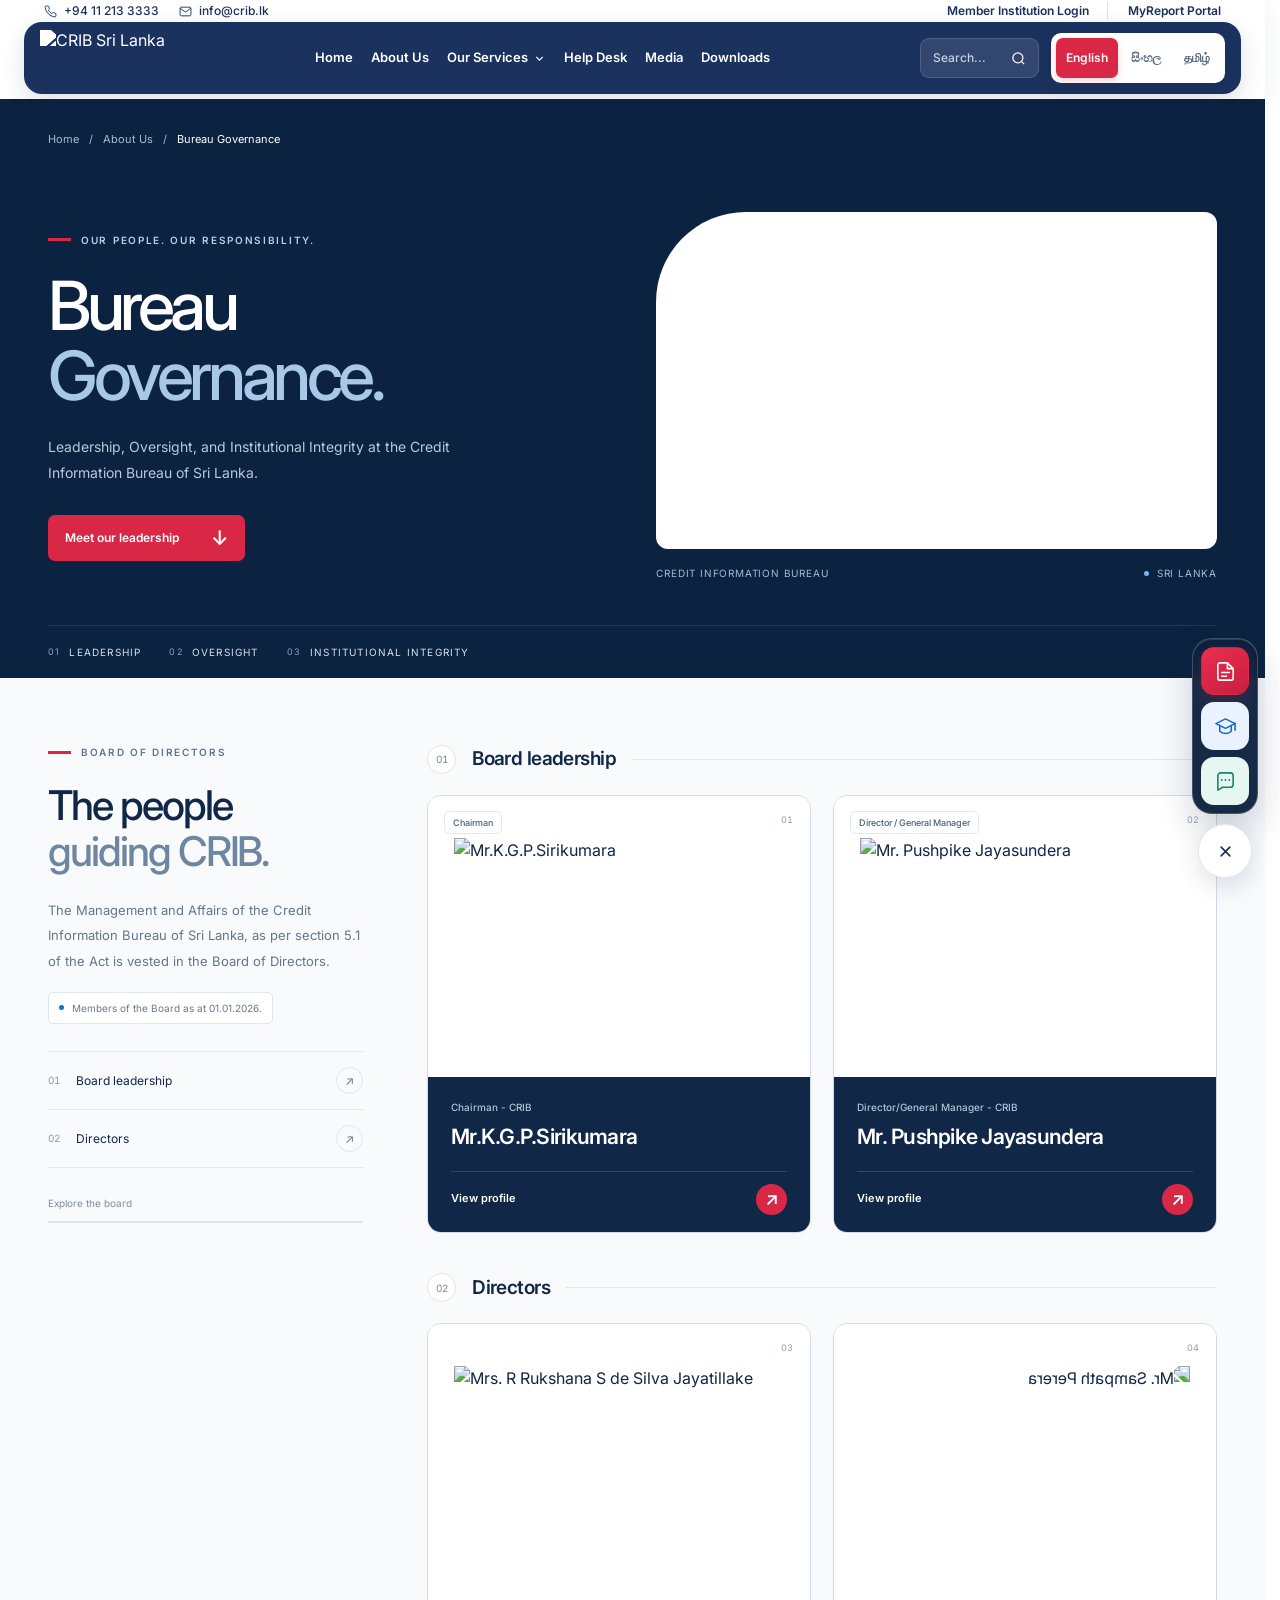
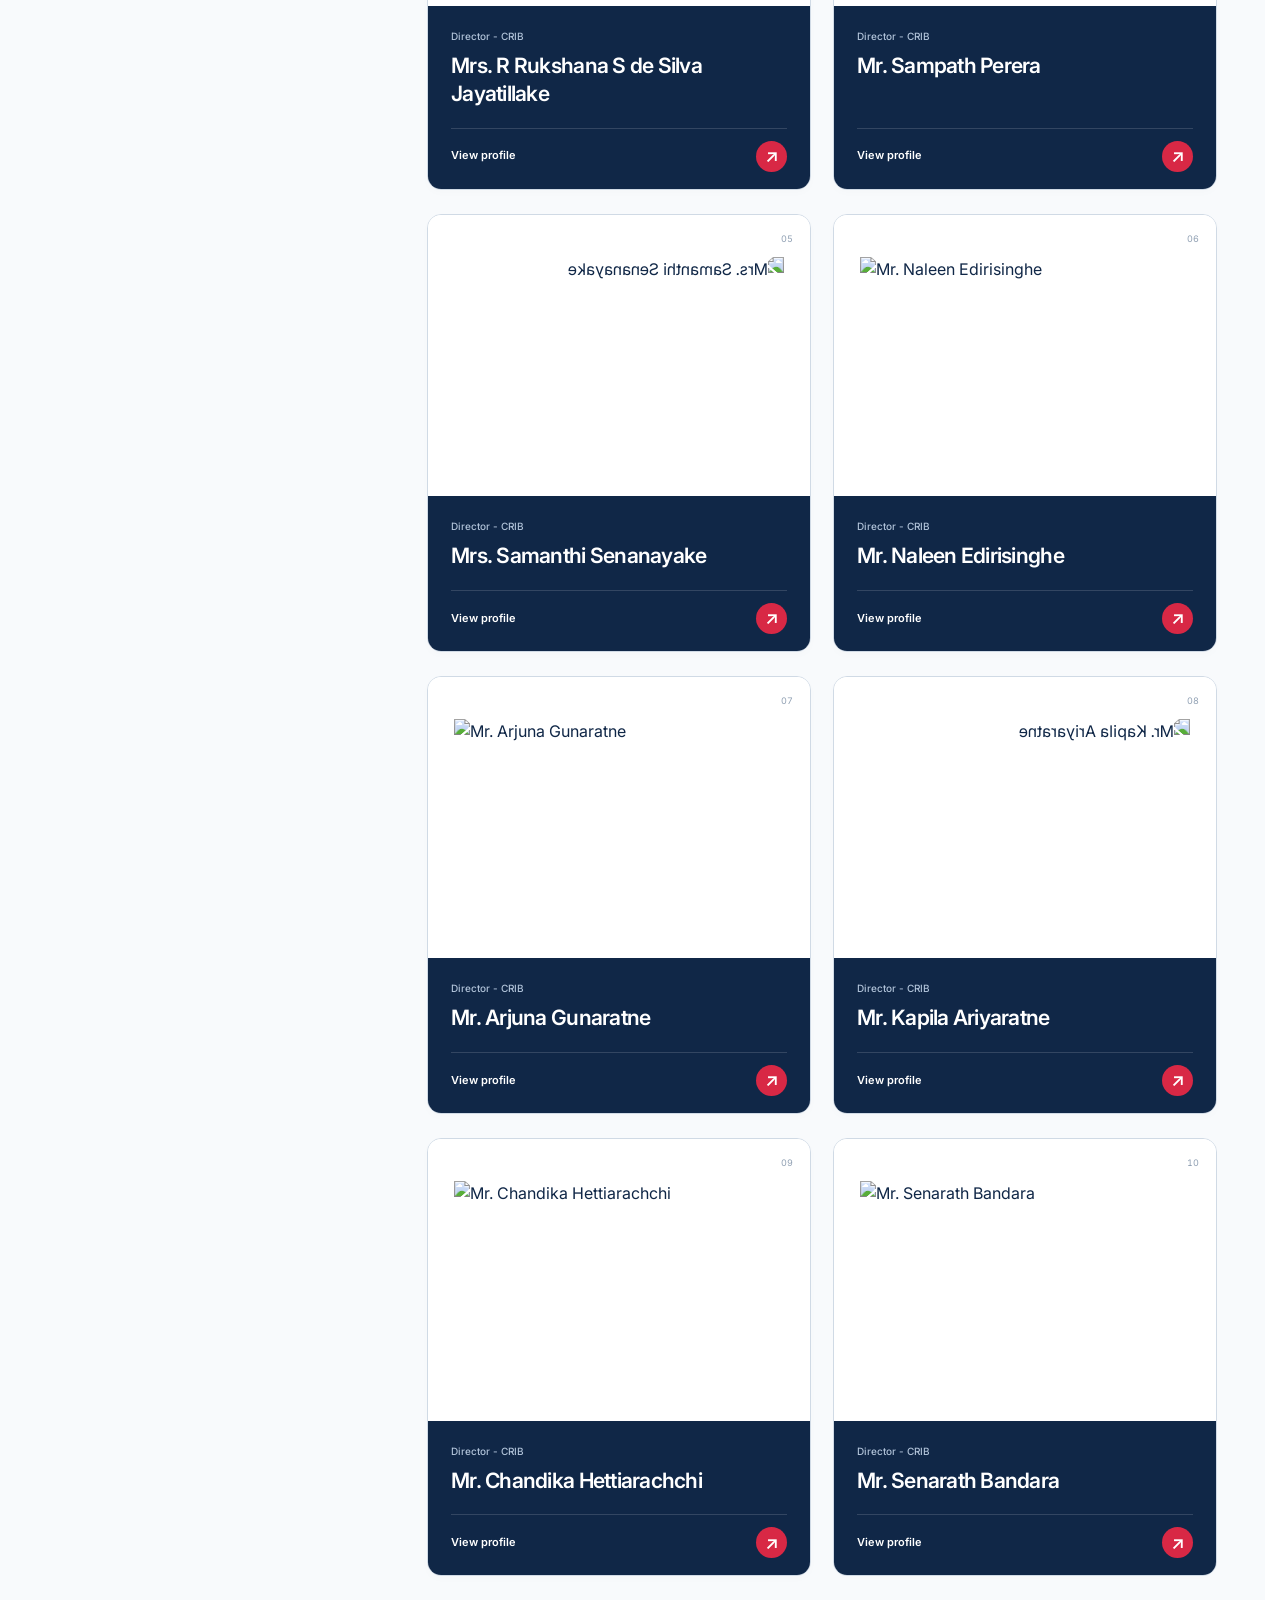
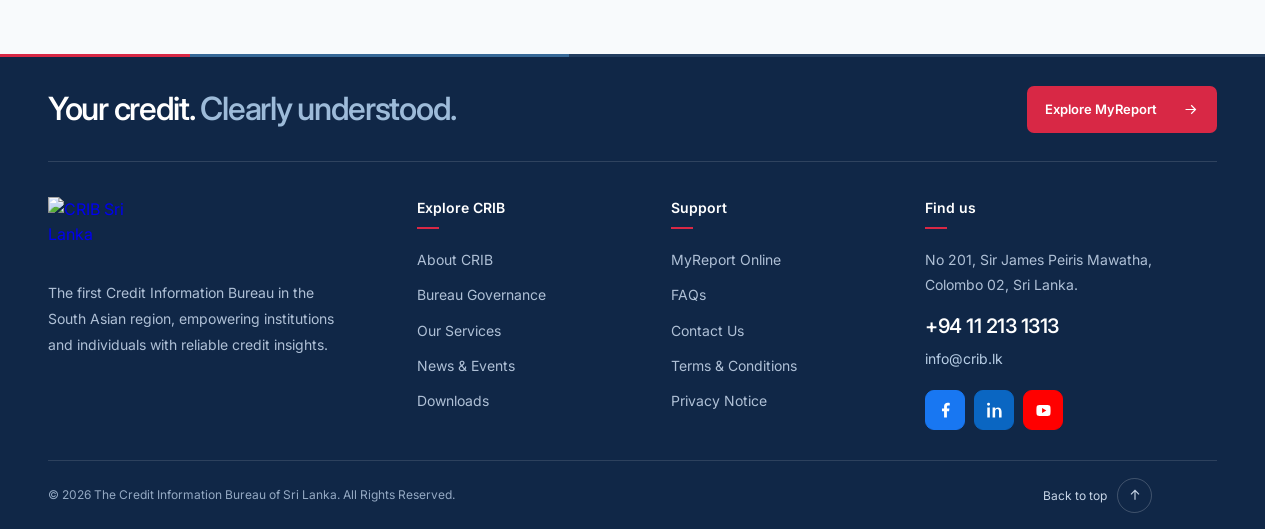
==== commit 7598694c: "Polish shared headers and keep awards on the home page" ====
--- a/about.html
+++ b/about.html
@@ -1514,7 +1514,7 @@
         }
       }
 
-      @media (max-width: 1000px) {
+      @media (max-width: 1180px) {
         .crib-hdr-wrapper .crib-topbar {
           display: none;
         }
@@ -2517,77 +2517,6 @@
       }
     
       /* ==========================================
-         UPDATE — AWARDS SECTION (ABOVE FOOTER)
-      ========================================== */
-      #cr-awards {
-        padding: 40px 0;
-        background: #ffffff !important;
-        margin-bottom: 60px;
-        border-top: 1px solid #e9edf4;
-        font-family: "Inter", system-ui, sans-serif;
-      }
-
-      #cr-awards,
-      #cr-awards * {
-        box-sizing: border-box;
-      }
-
-      #cr-awards .cr-awards-wrap {
-        display: flex;
-        flex-direction: column;
-        align-items: center;
-        gap: 18px;
-        width: min(1400px, calc(100% - 48px));
-        margin-inline: auto;
-        text-align: center;
-      }
-
-      #cr-awards .cr-awards-label {
-        margin: 0;
-        color: #6d7b91;
-        font-size: 20px;
-        font-weight: 500;
-        letter-spacing: 0.04em;
-      }
-
-      #cr-awards .cr-awards-logos {
-        display: flex;
-        flex-wrap: wrap;
-        align-items: center;
-        justify-content: center;
-        gap: 28px;
-      }
-
-      #cr-awards .cr-award {
-        display: grid;
-        place-items: center;
-        width: 150px;
-        height: 72px;
-      }
-
-      #cr-awards .cr-award img {
-        display: block;
-        width: 100%;
-        height: 100%;
-        object-fit: contain;
-      }
-
-      @media (max-width: 600px) {
-        #cr-awards {
-          padding: 32px 0;
-        }
-
-        #cr-awards .cr-awards-logos {
-          gap: 18px;
-        }
-
-        #cr-awards .cr-award {
-          width: 130px;
-          height: 62px;
-        }
-      }
-
-      /* ==========================================
          UPDATE — FOOTER LOGO + SOCIAL BRAND COLOURS
       ========================================== */
       #cf-footer .cf-logo {
@@ -2649,6 +2578,7 @@
         background: var(--cg-red);
       }
 </style>
+    <link rel="stylesheet" href="header-polish.css" />
   </head>
   <body>
     <header class="crib-hdr-wrapper">
@@ -2840,7 +2770,7 @@
                 aria-label="English"
                 aria-current="page"
               >
-                EN
+                English
               </a>
 
               <a
@@ -3741,31 +3671,6 @@
         </svg>
       </button>
     </aside>
-    <!-- AWARDS & RECOGNITION -->
-    <section id="cr-awards" aria-label="Awards and recognition">
-      <div class="cr-awards-wrap">
-        <p class="cr-awards-label">Awards & recognition</p>
-
-        <div class="cr-awards-logos">
-          <div class="cr-award">
-            <img
-              src="https://tours.dunkenbakery.com/wp-content/uploads/2026/08/merit-best-corporate-website.png"
-              alt="Best Corporate Website Merit Winner 2023"
-              loading="lazy"
-            />
-          </div>
-
-          <div class="cr-award">
-            <img
-              src="https://tours.dunkenbakery.com/wp-content/uploads/2026/08/tags-2025.png"
-              alt="CA Sri Lanka TAGS Awards Compliant 2025"
-              loading="lazy"
-            />
-          </div>
-        </div>
-      </div>
-    </section>
-
     <footer id="cf-footer">
       <div class="cf-wrap">
         <!-- COMPACT CALL TO ACTION -->
--- a/header-polish.css
+++ b/header-polish.css
@@ -0,0 +1,189 @@
+/* Shared sizing keeps the header consistent across standalone pages. */
+.crib-hdr-wrapper,
+.crib-hdr-wrapper *,
+.crib-hdr-wrapper *::before,
+.crib-hdr-wrapper *::after {
+  box-sizing: border-box;
+}
+
+/* Header typography */
+.crib-hdr-wrapper {
+  font-family: "Inter", system-ui, sans-serif;
+}
+
+.crib-hdr-wrapper .crib-main-nav {
+  gap: 18px;
+  min-height: 72px;
+  padding-block: 8px;
+}
+
+.crib-hdr-wrapper .crib-logo {
+  padding: 0;
+  flex-shrink: 0;
+}
+
+.crib-hdr-wrapper .crib-logo img,
+.crib-hdr-wrapper.scrolled .crib-logo img {
+  width: auto;
+  height: 56px;
+  max-width: 200px;
+  object-fit: contain;
+}
+
+.crib-hdr-wrapper .crib-menu {
+  gap: clamp(12px, 1.4vw, 20px);
+}
+
+.crib-hdr-wrapper .crib-menu > li > a {
+  font-family: inherit;
+  font-weight: 600;
+  white-space: nowrap;
+}
+
+.crib-hdr-wrapper .crib-nav-right {
+  display: flex;
+  align-items: center;
+  gap: 12px;
+  flex-shrink: 0;
+}
+
+/* Language selector */
+.crib-hdr-wrapper .cnh-language {
+  display: inline-flex;
+  align-items: center;
+  flex-shrink: 0;
+  gap: 3px;
+  padding: 4px;
+  border: 1px solid rgb(255 255 255 / 75%);
+  border-radius: 10px;
+  background: #fff;
+  box-shadow: 0 4px 14px rgb(0 0 0 / 8%);
+}
+
+/* Keep these selectors separate from the old language buttons */
+.crib-hdr-wrapper .cnh-language-option {
+  display: inline-flex;
+  align-items: center;
+  justify-content: center;
+  min-width: 43px;
+  min-height: 40px;
+  padding: 7px 10px;
+  border: 0;
+  border-radius: 7px;
+  background: transparent;
+  color: #173354;
+  font-family:
+    "Inter", "Noto Sans Sinhala", "Noto Sans Tamil", system-ui, sans-serif;
+  font-size: 12px;
+  font-weight: 600;
+  line-height: 1.4;
+  text-decoration: none;
+  white-space: nowrap;
+  transition:
+    background 0.2s ease,
+    color 0.2s ease,
+    box-shadow 0.2s ease;
+}
+
+.crib-hdr-wrapper .cnh-language-option[href]:hover {
+  background: #edf3fb;
+  color: #0477de;
+}
+
+/* Current language */
+.crib-hdr-wrapper .cnh-language-option[aria-current="page"] {
+  background: #d82845;
+  color: #fff;
+  box-shadow: 0 3px 8px rgb(216 40 69 / 20%);
+}
+
+.crib-hdr-wrapper .cnh-language-option[aria-current="page"]:hover {
+  background: #bd203b;
+  color: #fff;
+}
+
+/* Language links that have not been supplied */
+.crib-hdr-wrapper .cnh-language-option[aria-disabled="true"] {
+  color: #586a80;
+  cursor: default;
+}
+
+.crib-hdr-wrapper .cnh-language-option[aria-disabled="true"]:hover {
+  background: transparent;
+  color: #586a80;
+  transform: none;
+}
+
+.crib-hdr-wrapper .cnh-language-option:focus-visible {
+  outline: 3px solid #0477de;
+  outline-offset: 3px;
+}
+
+/* When the existing header changes to white on scroll */
+.crib-hdr-wrapper.scrolled .cnh-language {
+  background: #f0f4f9;
+  border-color: #dce5ef;
+  box-shadow: none;
+}
+
+/* Mobile: retain logo + languages in the main navbar */
+@media (max-width: 1180px) {
+  .crib-hdr-wrapper .crib-main-nav {
+    justify-content: space-between;
+    gap: 12px;
+  }
+
+  .crib-hdr-wrapper .crib-nav-right {
+    display: flex;
+    margin-left: auto;
+  }
+}
+
+@media (max-width: 480px) {
+  .crib-hdr-wrapper .crib-main-nav {
+    padding-inline: 12px;
+    gap: 8px;
+  }
+
+  .crib-hdr-wrapper .crib-logo img,
+  .crib-hdr-wrapper.scrolled .crib-logo img {
+    height: 48px;
+    max-width: 105px;
+  }
+
+  .crib-hdr-wrapper .cnh-language {
+    gap: 2px;
+    padding: 3px;
+    border-radius: 9px;
+  }
+
+  .crib-hdr-wrapper .cnh-language-option {
+    min-width: 37px;
+    min-height: 40px;
+    padding-inline: 7px;
+    font-size: 11px;
+  }
+}
+
+@media (max-width: 360px) {
+  .crib-hdr-wrapper .crib-logo img,
+  .crib-hdr-wrapper.scrolled .crib-logo img {
+    max-width: 98px;
+  }
+
+  .crib-hdr-wrapper .crib-main-nav {
+    padding-inline: 8px;
+    column-gap: 6px;
+  }
+
+  .crib-hdr-wrapper .cnh-language-option {
+    min-width: 0;
+    padding-inline: 5px;
+  }
+}
+
+@media (prefers-reduced-motion: reduce) {
+  .crib-hdr-wrapper .cnh-language-option {
+    transition: none;
+  }
+}
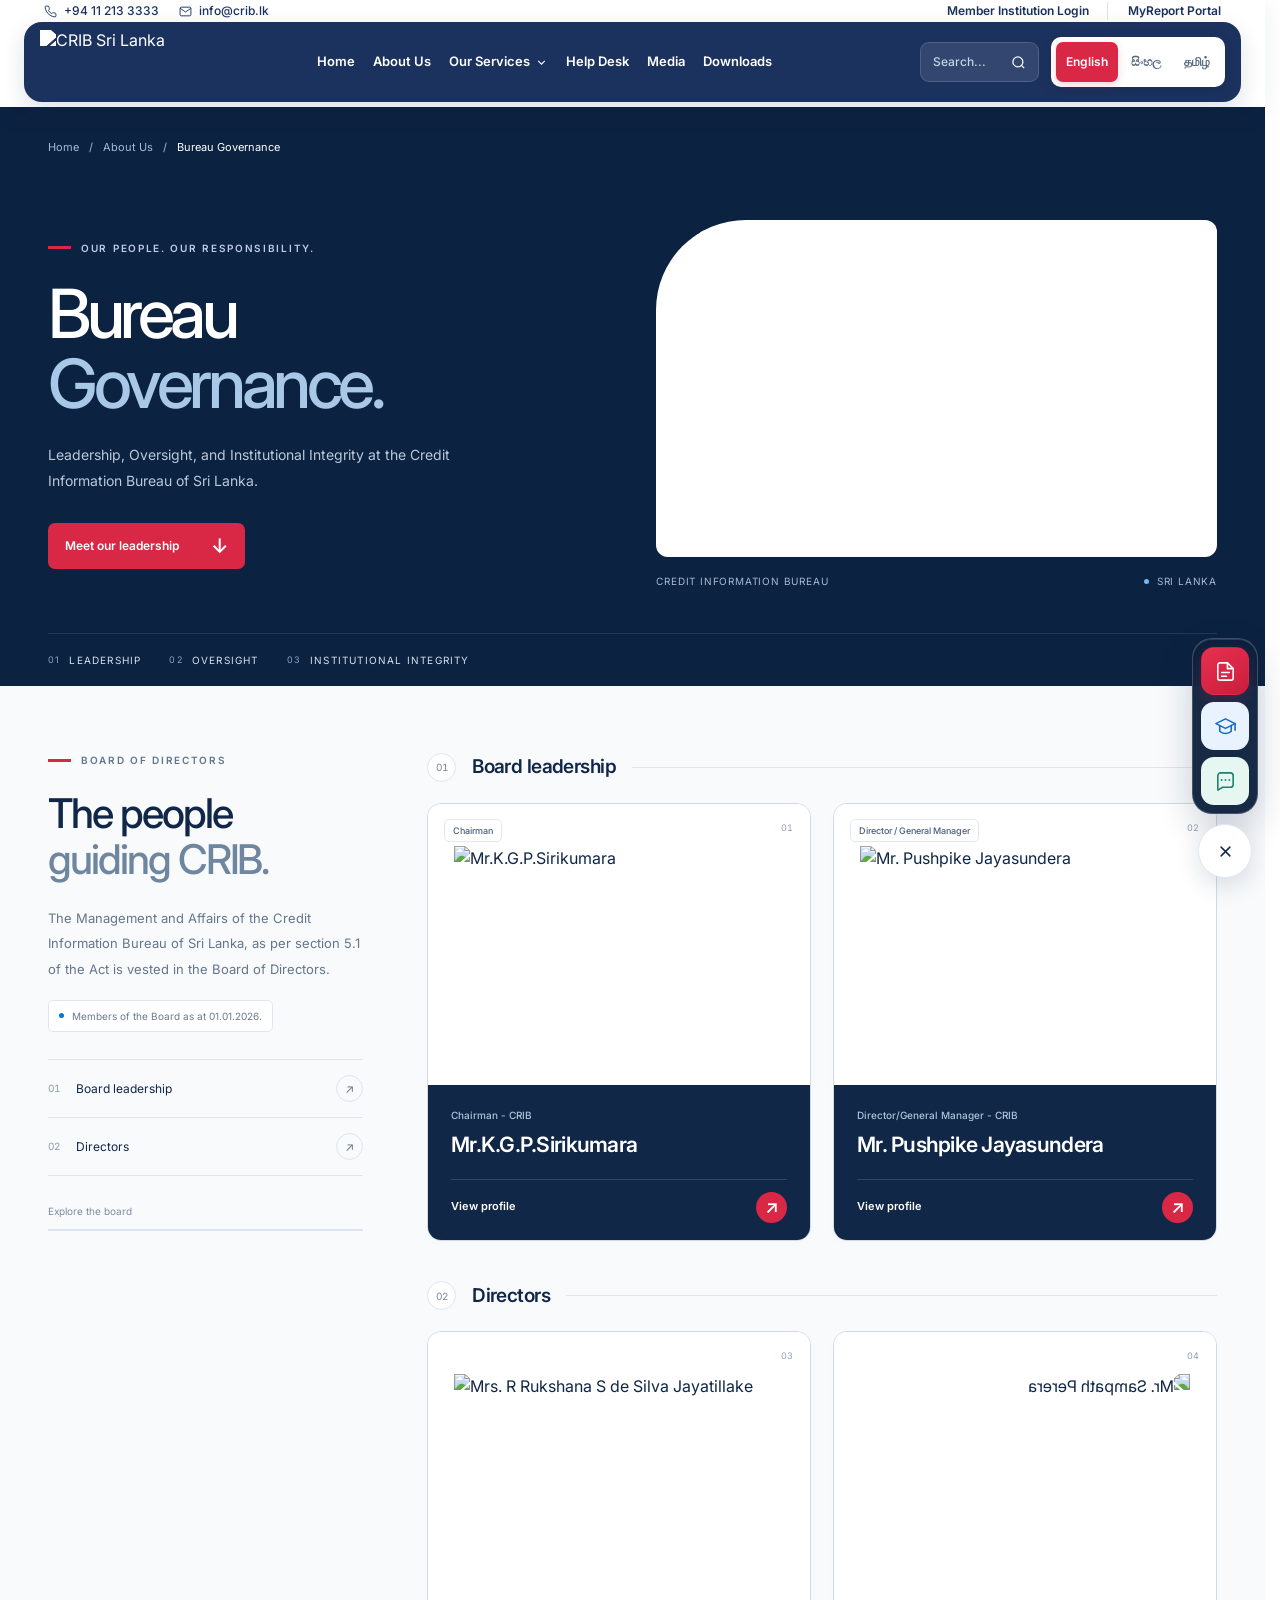
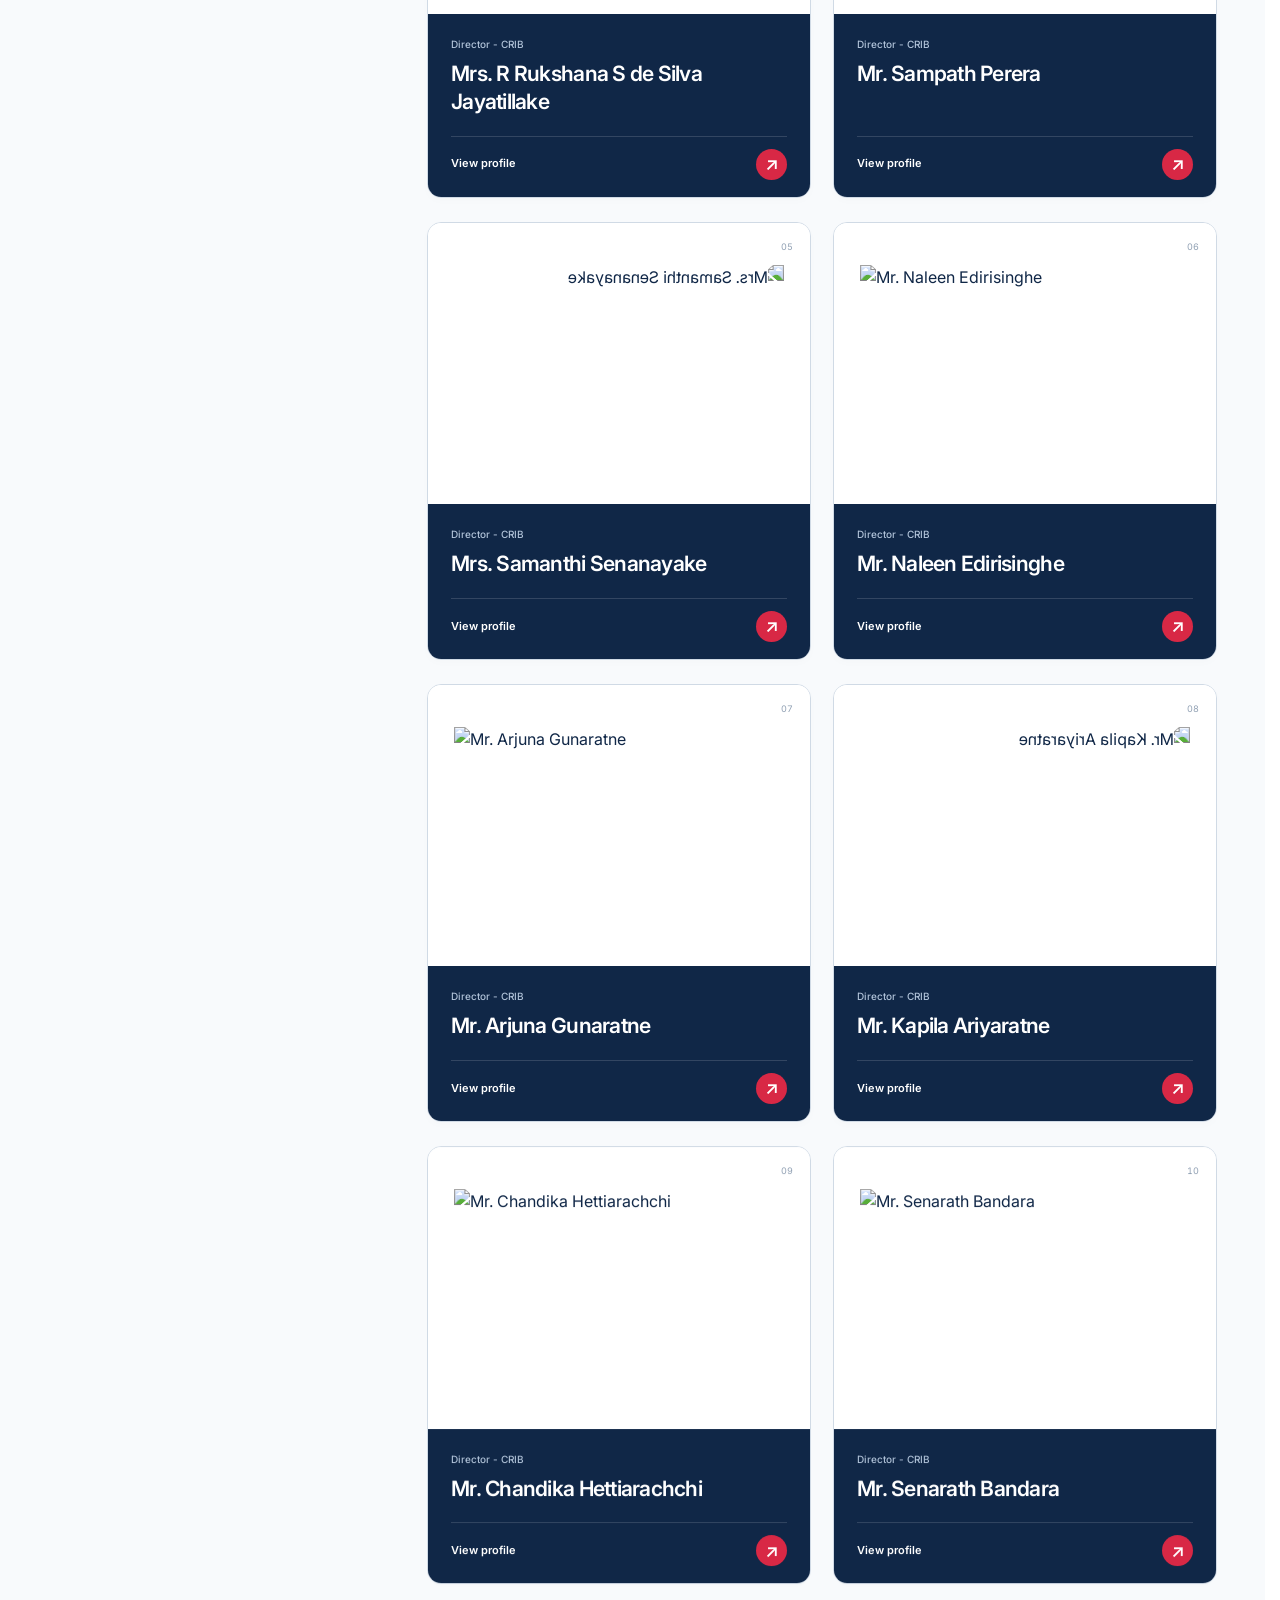
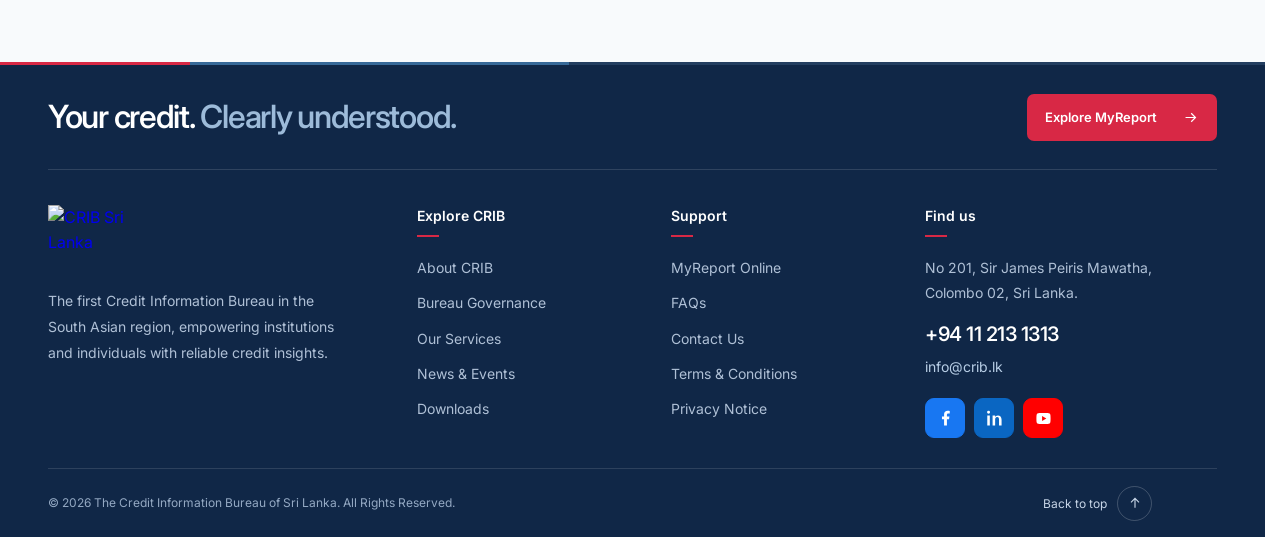
==== commit 97e459c6: "Use the new CRIB header logo with responsive sizing" ====
--- a/about.html
+++ b/about.html
@@ -2638,8 +2638,11 @@
           <!-- LOGO -->
           <a href="home.html" class="crib-logo" aria-label="CRIB home">
             <img
-              src="https://tours.dunkenbakery.com/wp-content/uploads/2026/08/crib-logo-new.png"
+              src="https://tours.dunkenbakery.com/wp-content/uploads/2026/09/Firefly-13.png"
               alt="CRIB Sri Lanka"
+              width="268"
+              height="133"
+              decoding="async"
             />
           </a>
 
--- a/header-polish.css
+++ b/header-polish.css
@@ -13,7 +13,7 @@
 
 .crib-hdr-wrapper .crib-main-nav {
   gap: 18px;
-  min-height: 72px;
+  min-height: 80px;
   padding-block: 8px;
 }
 
@@ -25,9 +25,15 @@
 .crib-hdr-wrapper .crib-logo img,
 .crib-hdr-wrapper.scrolled .crib-logo img {
   width: auto;
-  height: 56px;
-  max-width: 200px;
+  height: 64px;
+  max-width: none;
   object-fit: contain;
+  filter: brightness(0) invert(1);
+}
+
+.crib-hdr-wrapper.scrolled .crib-logo img {
+  filter: brightness(0);
+  opacity: 0.88;
 }
 
 .crib-hdr-wrapper .crib-menu {
@@ -147,8 +153,8 @@
 
   .crib-hdr-wrapper .crib-logo img,
   .crib-hdr-wrapper.scrolled .crib-logo img {
-    height: 48px;
-    max-width: 105px;
+    height: 52px;
+    max-width: none;
   }
 
   .crib-hdr-wrapper .cnh-language {
@@ -168,7 +174,7 @@
 @media (max-width: 360px) {
   .crib-hdr-wrapper .crib-logo img,
   .crib-hdr-wrapper.scrolled .crib-logo img {
-    max-width: 98px;
+    height: 48px;
   }
 
   .crib-hdr-wrapper .crib-main-nav {
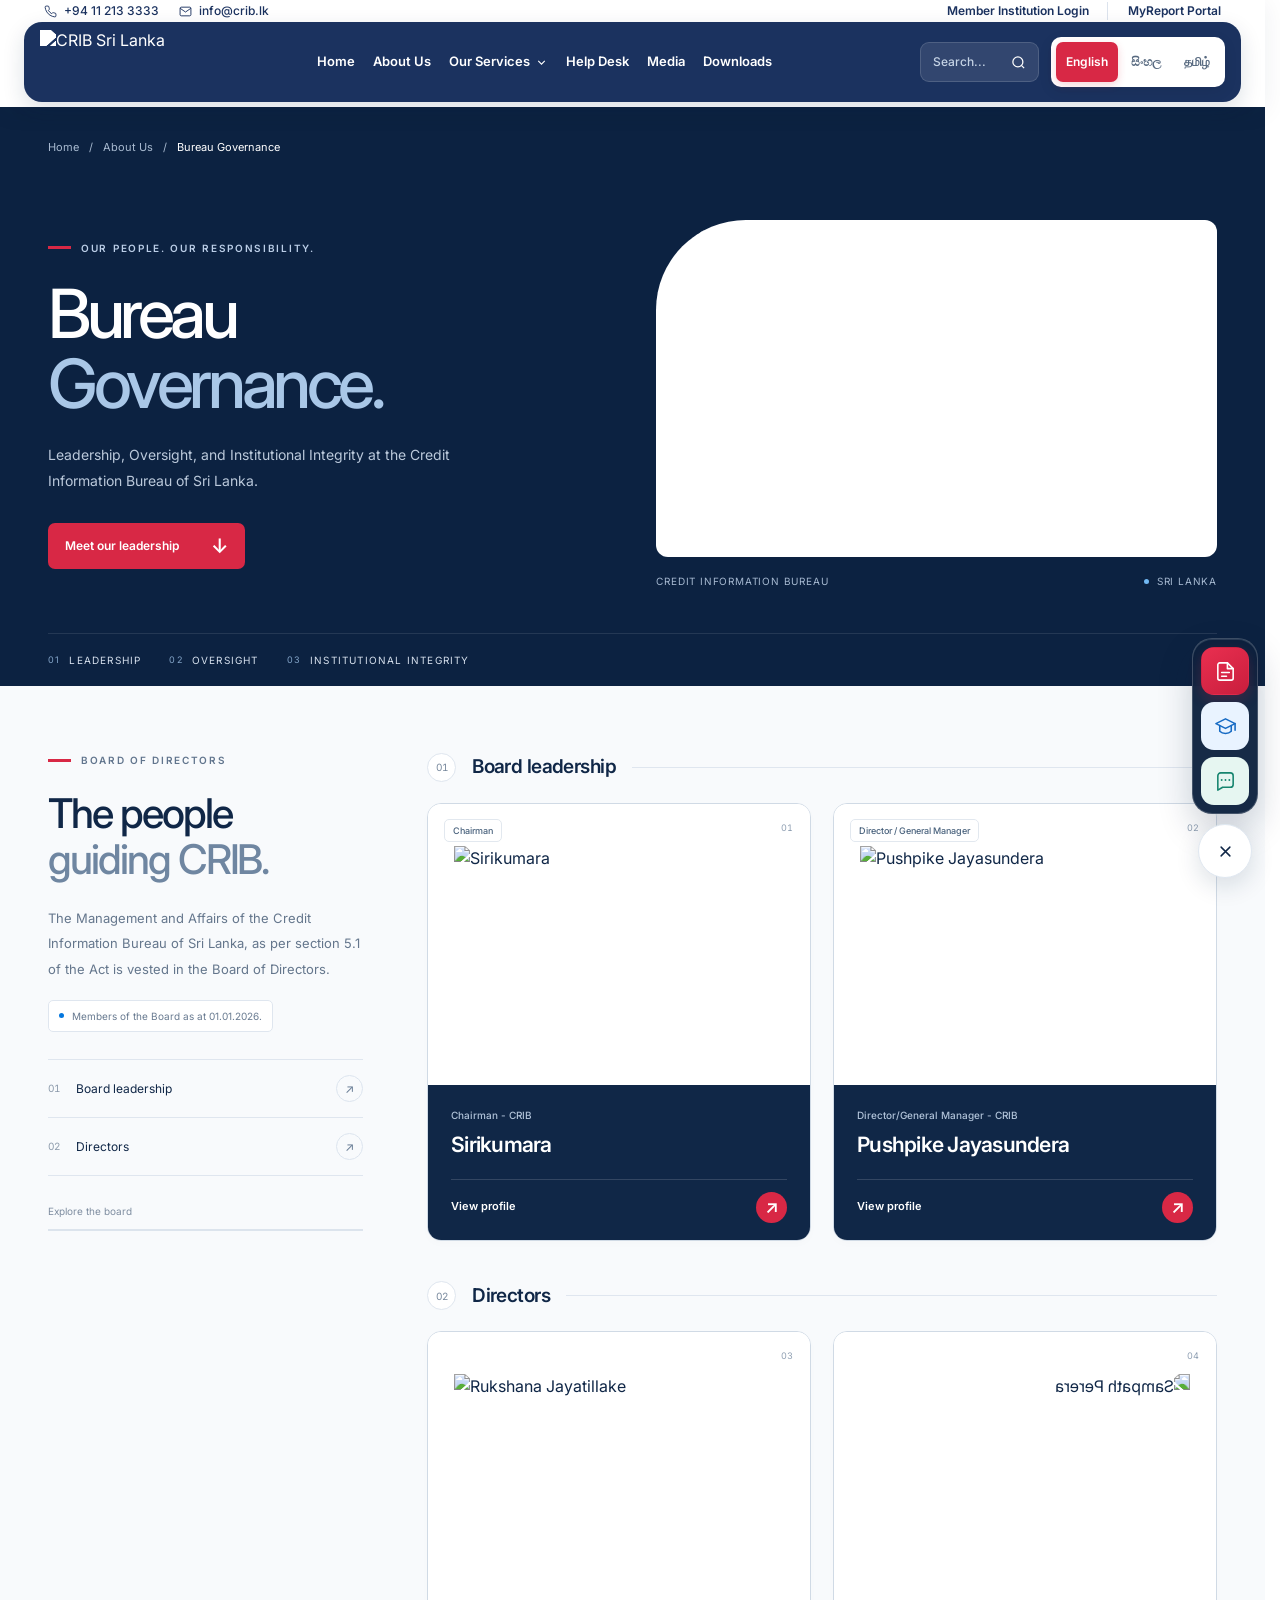
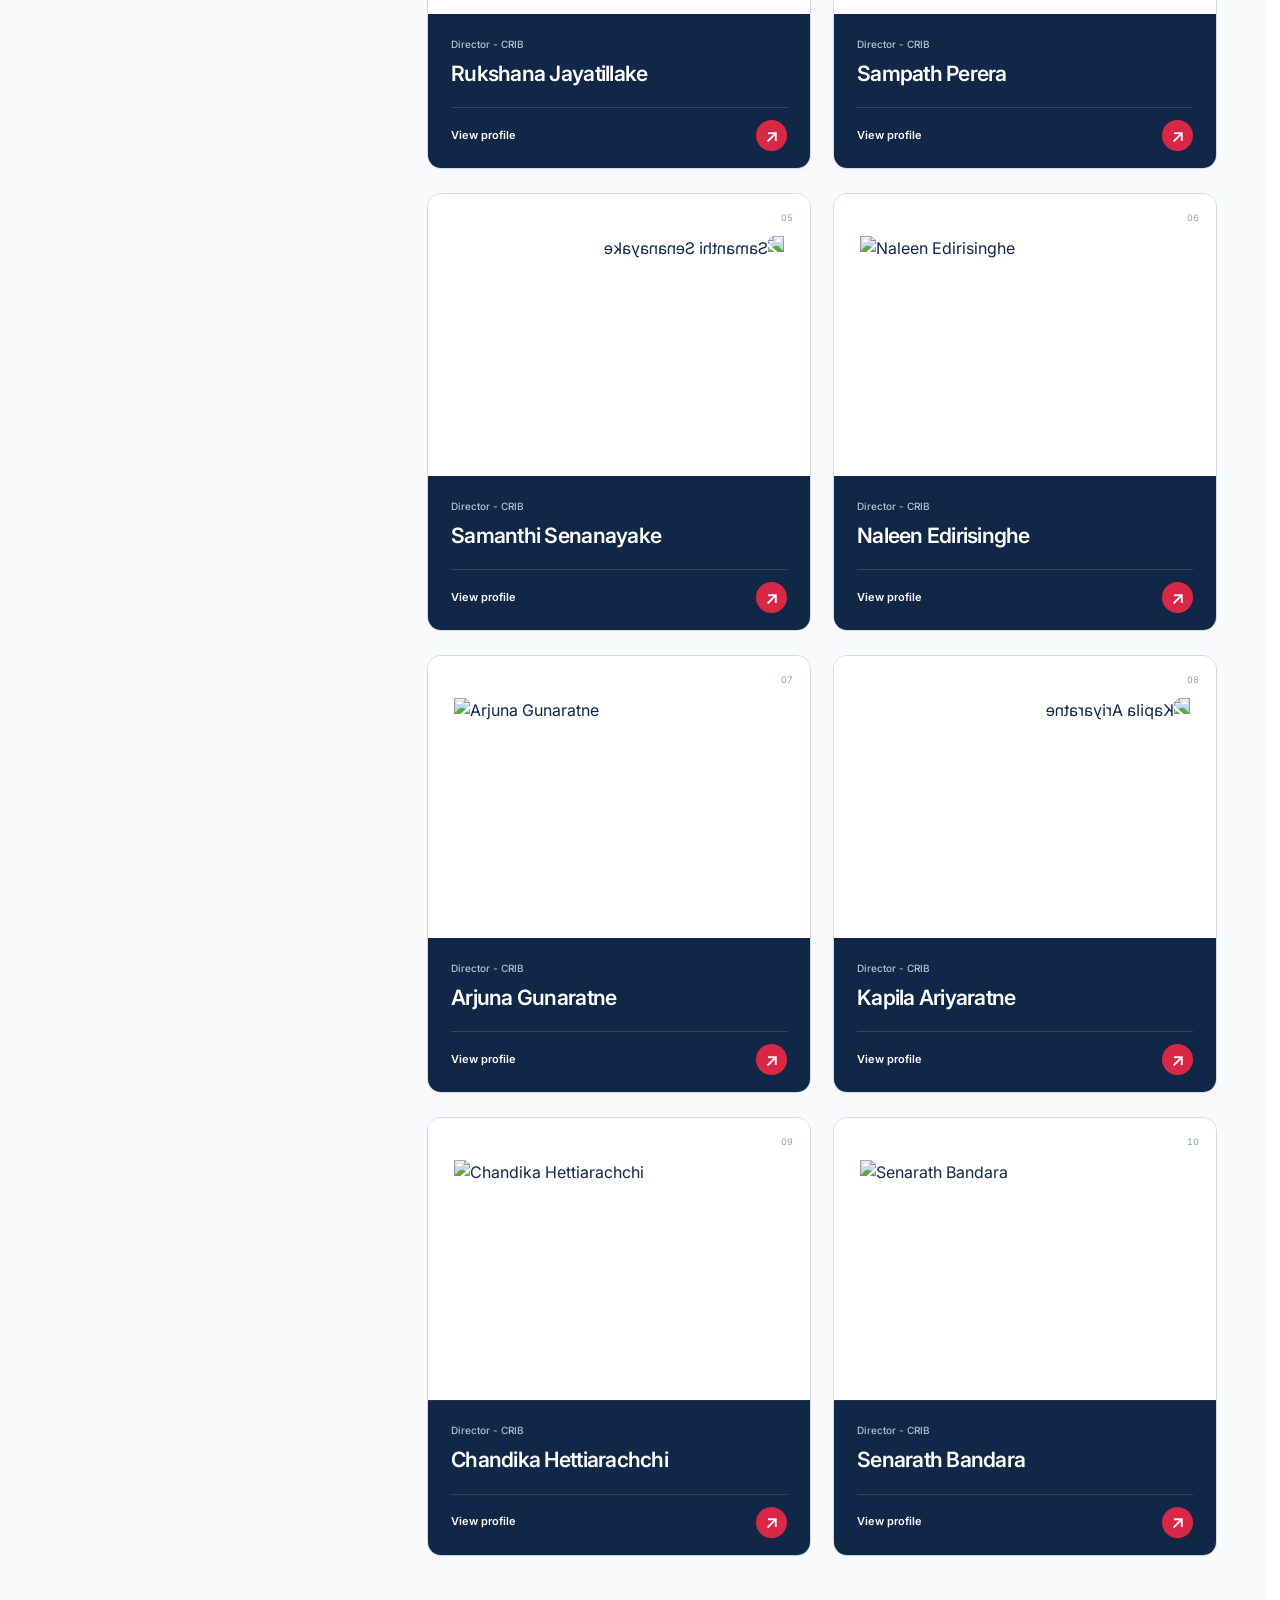
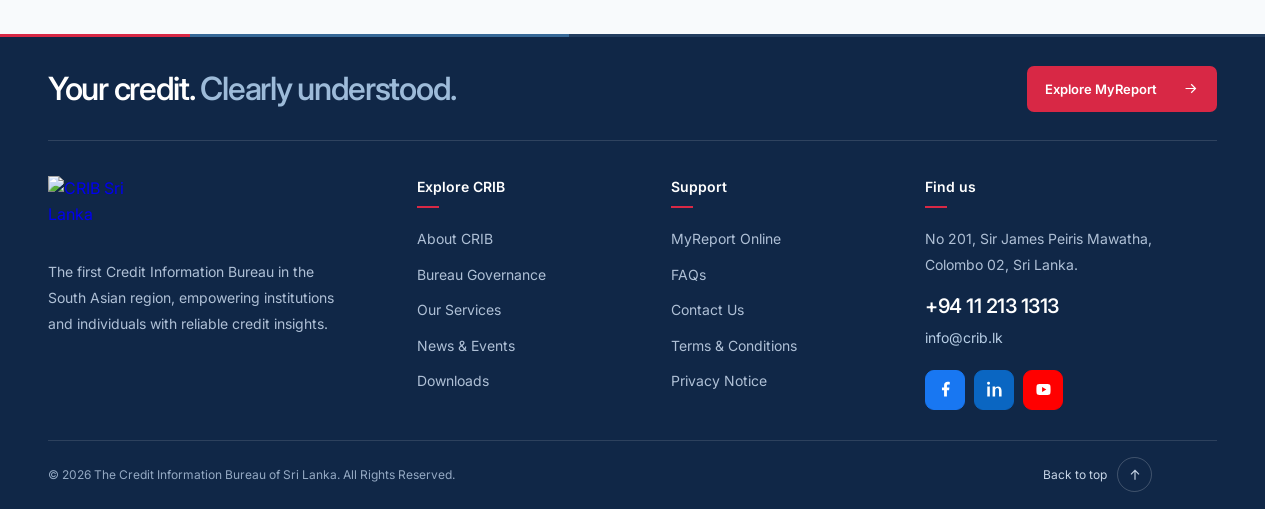
==== commit 918b1ba8: "Simplify governance card names and remove initials" ====
--- a/about.html
+++ b/about.html
@@ -2910,7 +2910,7 @@
                       <div class="cg-photo-motion">
                         <img
                           src="https://tours.dunkenbakery.com/wp-content/uploads/2026/08/Firefly-1.png"
-                          alt="Mr.K.G.P.Sirikumara"
+                          alt="Sirikumara"
                           loading="lazy"
                           width="248"
                           height="248"
@@ -2925,7 +2925,7 @@
 
                     <div class="cg-card-body">
                       <p class="cg-role">Chairman - CRIB</p>
-                      <h3 class="cg-name">Mr.K.G.P.Sirikumara</h3>
+                      <h3 class="cg-name">Sirikumara</h3>
                       <button class="cg-open" type="button">
                         View profile <span aria-hidden="true">↗</span>
                       </button>
@@ -2989,7 +2989,7 @@
                       <div class="cg-photo-motion">
                         <img
                           src="https://tours.dunkenbakery.com/wp-content/uploads/2026/08/Firefly-5.png"
-                          alt="Mr. Pushpike Jayasundera"
+                          alt="Pushpike Jayasundera"
                           loading="lazy"
                           width="248"
                           height="248"
@@ -3006,7 +3006,7 @@
 
                     <div class="cg-card-body">
                       <p class="cg-role">Director/General Manager - CRIB</p>
-                      <h3 class="cg-name">Mr. Pushpike Jayasundera</h3>
+                      <h3 class="cg-name">Pushpike Jayasundera</h3>
                       <button class="cg-open" type="button">
                         View profile <span aria-hidden="true">↗</span>
                       </button>
@@ -3065,7 +3065,7 @@
                       <div class="cg-photo-motion">
                         <img
                           src="https://tours.dunkenbakery.com/wp-content/uploads/2026/08/Firefly-4.png"
-                          alt="Mrs. R Rukshana S de Silva Jayatillake"
+                          alt="Rukshana Jayatillake"
                           loading="lazy"
                           width="248"
                           height="248"
@@ -3079,9 +3079,7 @@
 
                     <div class="cg-card-body">
                       <p class="cg-role">Director - CRIB</p>
-                      <h3 class="cg-name">
-                        Mrs. R Rukshana S de Silva Jayatillake
-                      </h3>
+                      <h3 class="cg-name">Rukshana Jayatillake</h3>
                       <button class="cg-open" type="button">
                         View profile <span aria-hidden="true">↗</span>
                       </button>
@@ -3118,7 +3116,7 @@
                         <img
                           class="cg-flipped"
                           src="https://tours.dunkenbakery.com/wp-content/uploads/2026/08/Firefly-2.png"
-                          alt="Mr. Sampath Perera"
+                          alt="Sampath Perera"
                           loading="lazy"
                           width="248"
                           height="248"
@@ -3132,7 +3130,7 @@
 
                     <div class="cg-card-body">
                       <p class="cg-role">Director - CRIB</p>
-                      <h3 class="cg-name">Mr. Sampath Perera</h3>
+                      <h3 class="cg-name">Sampath Perera</h3>
                       <button class="cg-open" type="button">
                         View profile <span aria-hidden="true">↗</span>
                       </button>
@@ -3183,7 +3181,7 @@
                         <img
                           class="cg-flipped"
                           src="https://tours.dunkenbakery.com/wp-content/uploads/2026/08/Firefly-3.png"
-                          alt="Mrs. Samanthi Senanayake"
+                          alt="Samanthi Senanayake"
                           loading="lazy"
                           width="248"
                           height="248"
@@ -3197,7 +3195,7 @@
 
                     <div class="cg-card-body">
                       <p class="cg-role">Director - CRIB</p>
-                      <h3 class="cg-name">Mrs. Samanthi Senanayake</h3>
+                      <h3 class="cg-name">Samanthi Senanayake</h3>
                       <button class="cg-open" type="button">
                         View profile <span aria-hidden="true">↗</span>
                       </button>
@@ -3243,7 +3241,7 @@
                       <div class="cg-photo-motion">
                         <img
                           src="https://tours.dunkenbakery.com/wp-content/uploads/2026/08/Firefly-9.png"
-                          alt="Mr. Naleen Edirisinghe"
+                          alt="Naleen Edirisinghe"
                           loading="lazy"
                           width="248"
                           height="248"
@@ -3257,7 +3255,7 @@
 
                     <div class="cg-card-body">
                       <p class="cg-role">Director - CRIB</p>
-                      <h3 class="cg-name">Mr. Naleen Edirisinghe</h3>
+                      <h3 class="cg-name">Naleen Edirisinghe</h3>
                       <button class="cg-open" type="button">
                         View profile <span aria-hidden="true">↗</span>
                       </button>
@@ -3298,7 +3296,7 @@
                       <div class="cg-photo-motion">
                         <img
                           src="https://tours.dunkenbakery.com/wp-content/uploads/2026/08/Firefly-8.png"
-                          alt="Mr. Arjuna Gunaratne"
+                          alt="Arjuna Gunaratne"
                           loading="lazy"
                           width="248"
                           height="248"
@@ -3312,7 +3310,7 @@
 
                     <div class="cg-card-body">
                       <p class="cg-role">Director - CRIB</p>
-                      <h3 class="cg-name">Mr. Arjuna Gunaratne</h3>
+                      <h3 class="cg-name">Arjuna Gunaratne</h3>
                       <button class="cg-open" type="button">
                         View profile <span aria-hidden="true">↗</span>
                       </button>
@@ -3354,7 +3352,7 @@
                         <img
                           class="cg-flipped"
                           src="https://tours.dunkenbakery.com/wp-content/uploads/2026/08/kapila-ariyaratne.jpg"
-                          alt="Mr. Kapila Ariyaratne"
+                          alt="Kapila Ariyaratne"
                           loading="lazy"
                           width="248"
                           height="248"
@@ -3368,7 +3366,7 @@
 
                     <div class="cg-card-body">
                       <p class="cg-role">Director - CRIB</p>
-                      <h3 class="cg-name">Mr. Kapila Ariyaratne</h3>
+                      <h3 class="cg-name">Kapila Ariyaratne</h3>
                       <button class="cg-open" type="button">
                         View profile <span aria-hidden="true">↗</span>
                       </button>
@@ -3414,7 +3412,7 @@
                       <div class="cg-photo-motion">
                         <img
                           src="https://tours.dunkenbakery.com/wp-content/uploads/2026/08/Firefly-7.png"
-                          alt="Mr. Chandika Hettiarachchi"
+                          alt="Chandika Hettiarachchi"
                           loading="lazy"
                           width="248"
                           height="248"
@@ -3428,7 +3426,7 @@
 
                     <div class="cg-card-body">
                       <p class="cg-role">Director - CRIB</p>
-                      <h3 class="cg-name">Mr. Chandika Hettiarachchi</h3>
+                      <h3 class="cg-name">Chandika Hettiarachchi</h3>
                       <button class="cg-open" type="button">
                         View profile <span aria-hidden="true">↗</span>
                       </button>
@@ -3469,7 +3467,7 @@
                       <div class="cg-photo-motion">
                         <img
                           src="https://tours.dunkenbakery.com/wp-content/uploads/2026/08/Firefly-6.png"
-                          alt="Mr. Senarath Bandara"
+                          alt="Senarath Bandara"
                           loading="lazy"
                           width="248"
                           height="248"
@@ -3483,7 +3481,7 @@
 
                     <div class="cg-card-body">
                       <p class="cg-role">Director - CRIB</p>
-                      <h3 class="cg-name">Mr. Senarath Bandara</h3>
+                      <h3 class="cg-name">Senarath Bandara</h3>
                       <button class="cg-open" type="button">
                         View profile <span aria-hidden="true">↗</span>
                       </button>
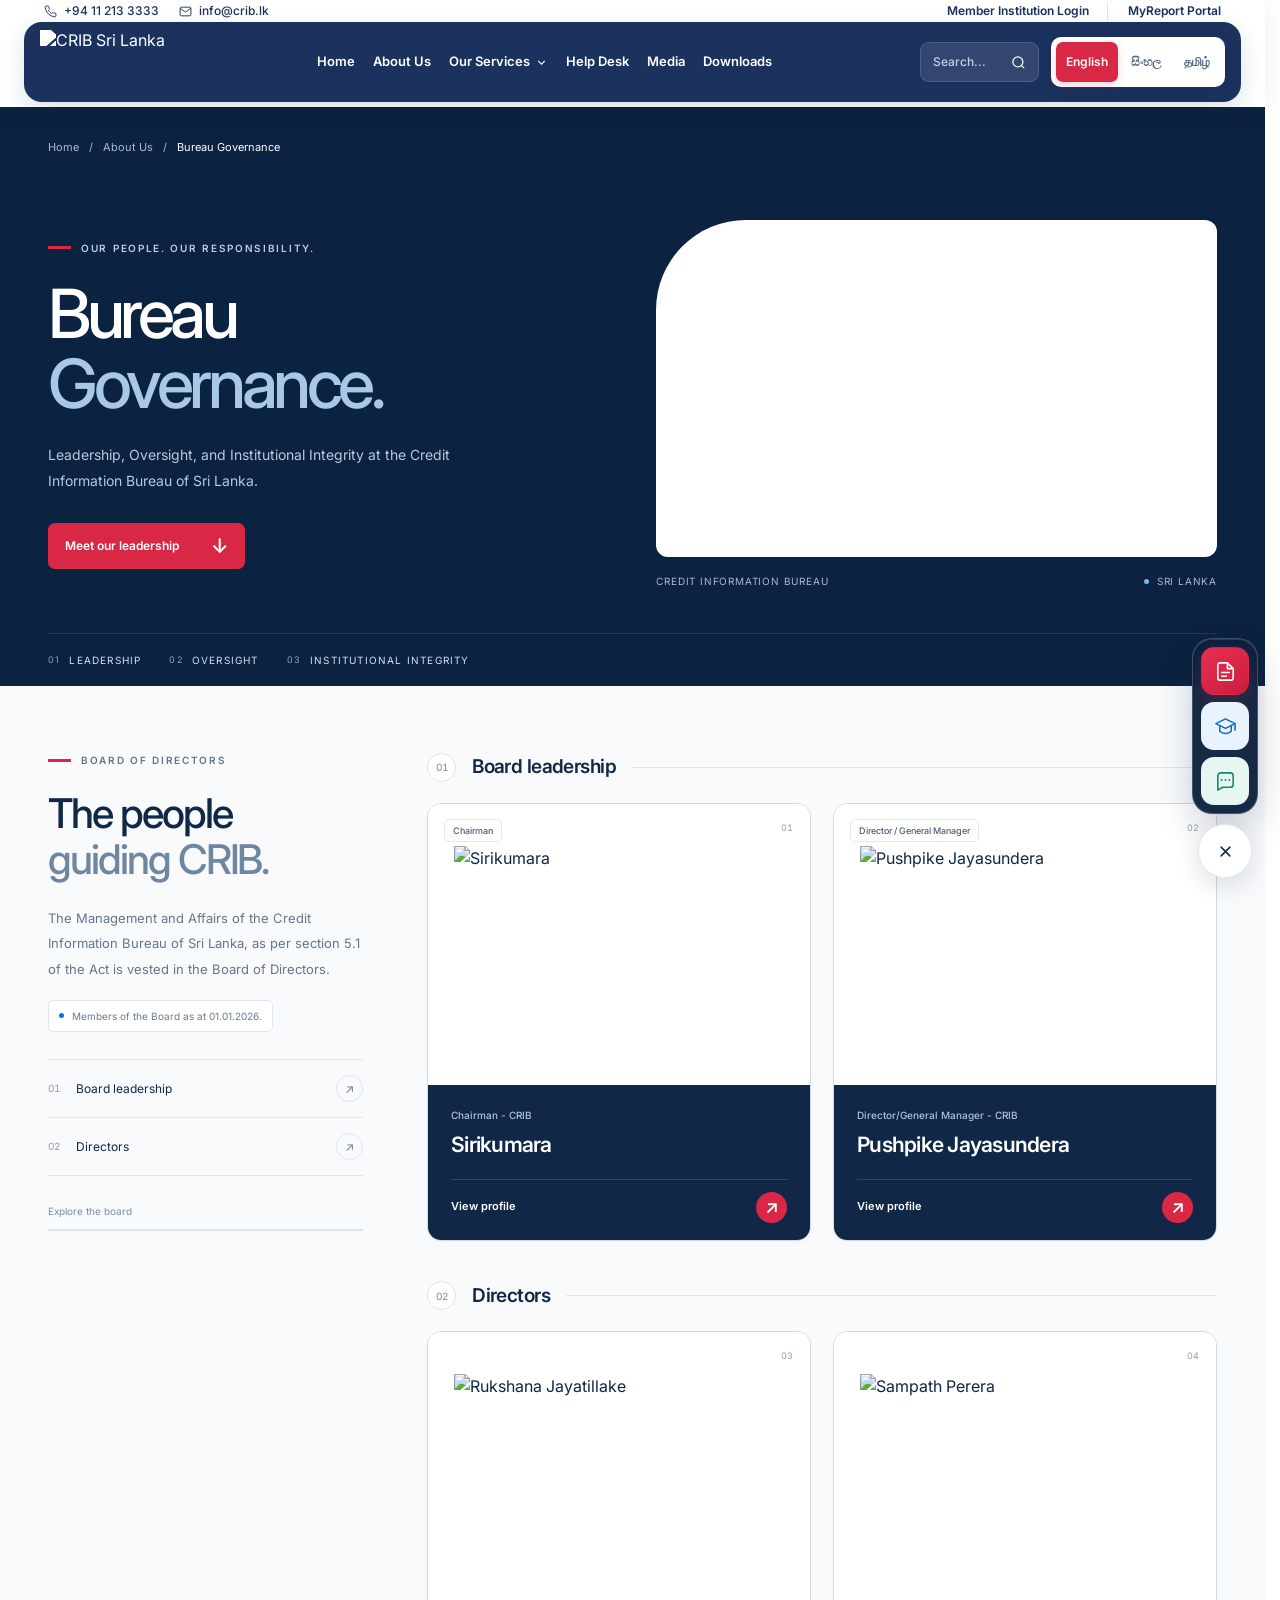
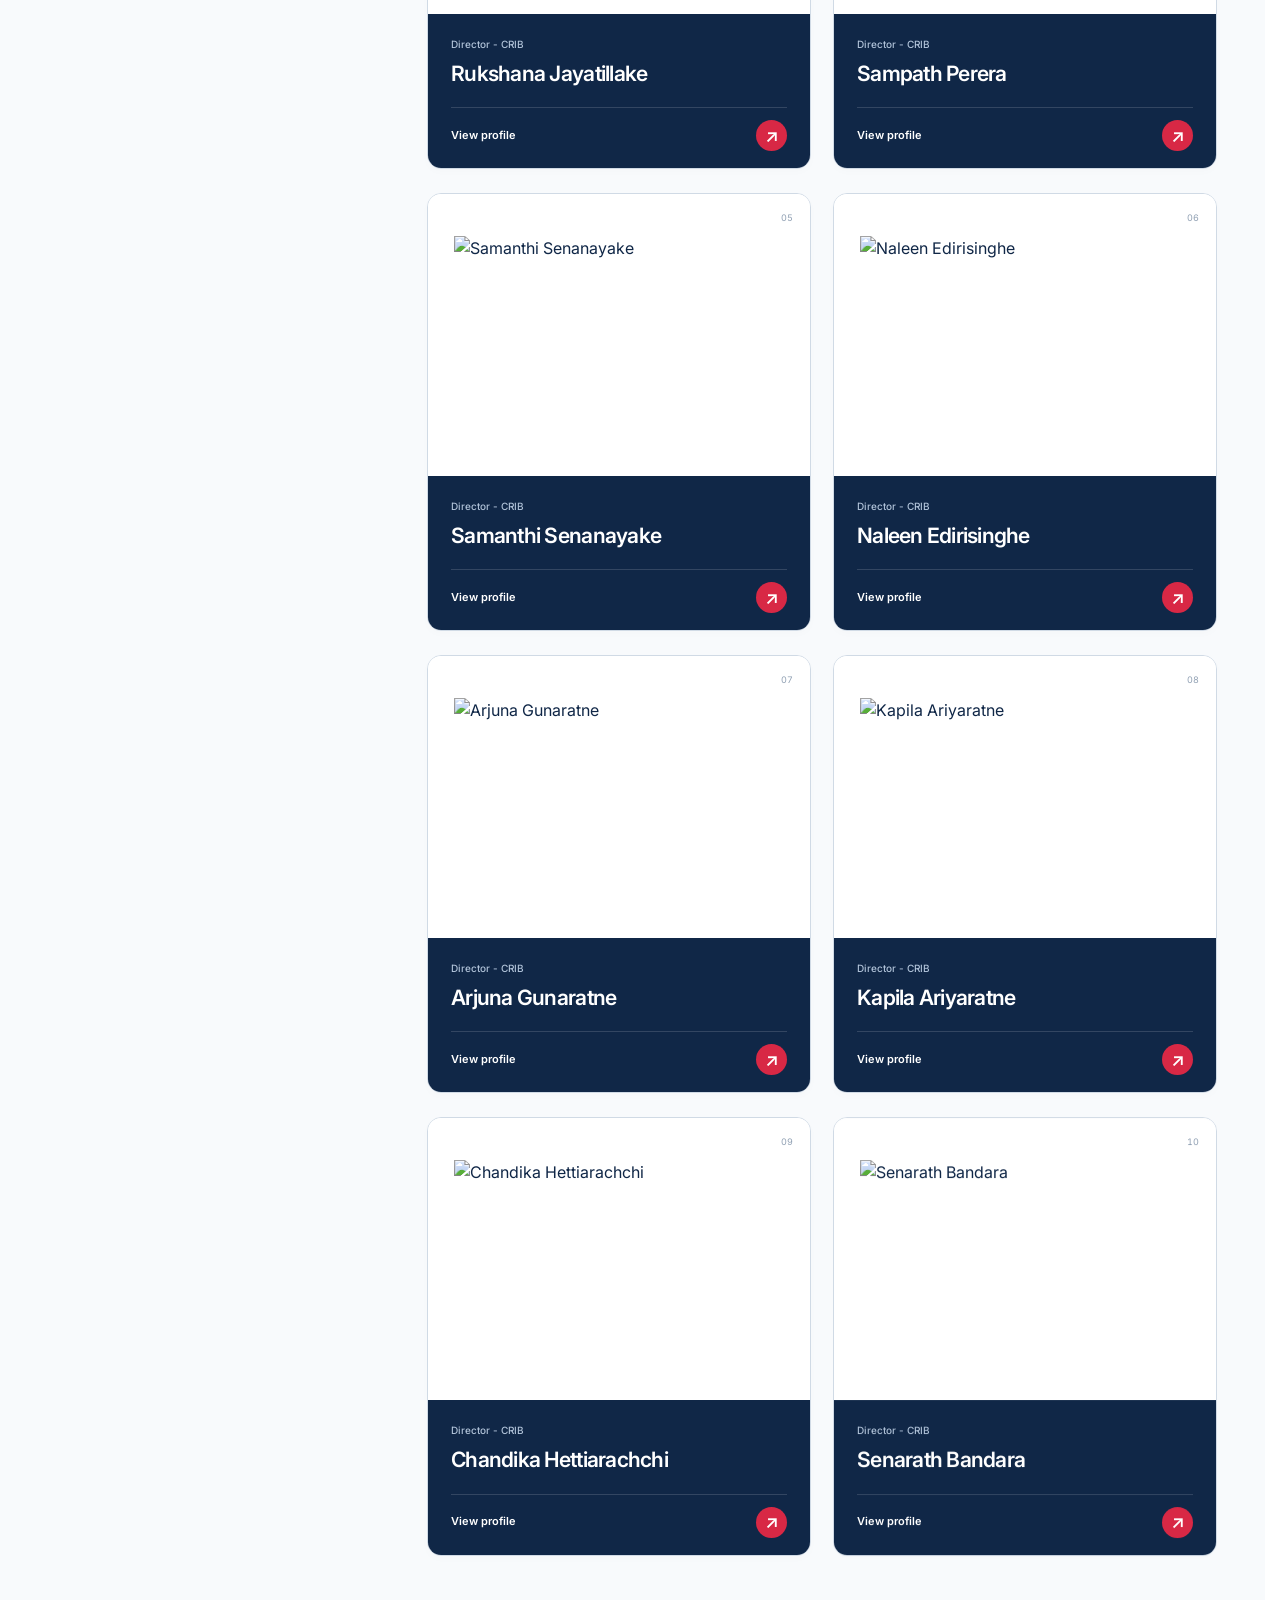
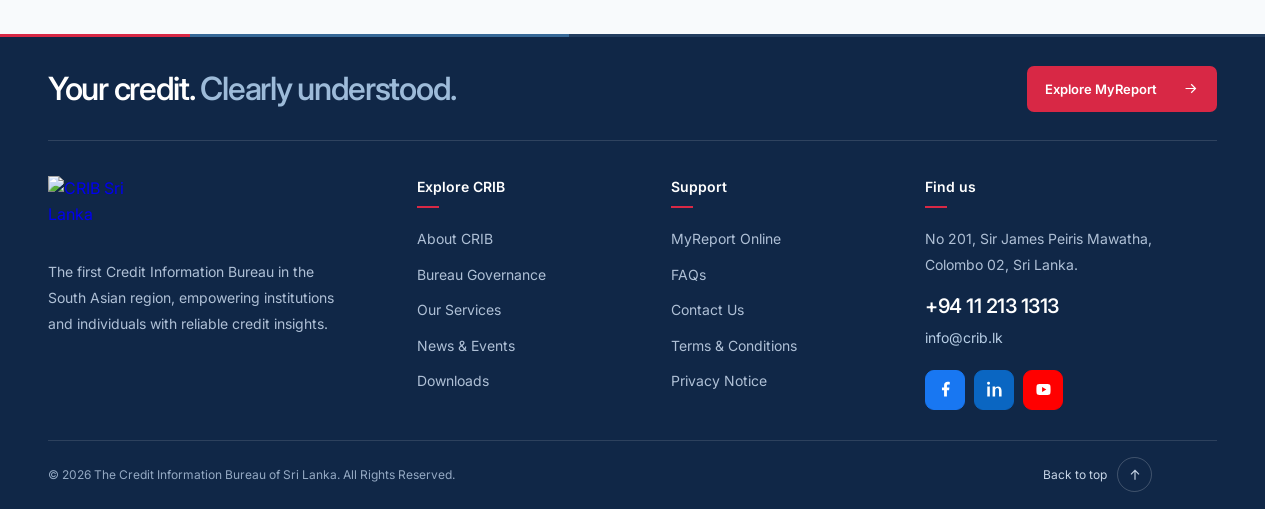
==== commit 31df7bbf: "Replace governance portraits with supplied photos" ====
--- a/about.html
+++ b/about.html
@@ -2909,7 +2909,7 @@
                     <div class="cg-photo">
                       <div class="cg-photo-motion">
                         <img
-                          src="https://tours.dunkenbakery.com/wp-content/uploads/2026/08/Firefly-1.png"
+                          src="https://tours.dunkenbakery.com/wp-content/uploads/2026/09/cr6.jpeg"
                           alt="Sirikumara"
                           loading="lazy"
                           width="248"
@@ -2988,7 +2988,7 @@
                     <div class="cg-photo">
                       <div class="cg-photo-motion">
                         <img
-                          src="https://tours.dunkenbakery.com/wp-content/uploads/2026/08/Firefly-5.png"
+                          src="https://tours.dunkenbakery.com/wp-content/uploads/2026/09/cr8.jpeg"
                           alt="Pushpike Jayasundera"
                           loading="lazy"
                           width="248"
@@ -3064,7 +3064,7 @@
                     <div class="cg-photo">
                       <div class="cg-photo-motion">
                         <img
-                          src="https://tours.dunkenbakery.com/wp-content/uploads/2026/08/Firefly-4.png"
+                          src="https://tours.dunkenbakery.com/wp-content/uploads/2026/09/cr4.jpeg"
                           alt="Rukshana Jayatillake"
                           loading="lazy"
                           width="248"
@@ -3114,8 +3114,7 @@
                     <div class="cg-photo">
                       <div class="cg-photo-motion">
                         <img
-                          class="cg-flipped"
-                          src="https://tours.dunkenbakery.com/wp-content/uploads/2026/08/Firefly-2.png"
+                          src="https://tours.dunkenbakery.com/wp-content/uploads/2026/09/cr10.jpeg"
                           alt="Sampath Perera"
                           loading="lazy"
                           width="248"
@@ -3179,8 +3178,7 @@
                     <div class="cg-photo">
                       <div class="cg-photo-motion">
                         <img
-                          class="cg-flipped"
-                          src="https://tours.dunkenbakery.com/wp-content/uploads/2026/08/Firefly-3.png"
+                          src="https://tours.dunkenbakery.com/wp-content/uploads/2026/09/cr3.jpeg"
                           alt="Samanthi Senanayake"
                           loading="lazy"
                           width="248"
@@ -3240,7 +3238,7 @@
                     <div class="cg-photo">
                       <div class="cg-photo-motion">
                         <img
-                          src="https://tours.dunkenbakery.com/wp-content/uploads/2026/08/Firefly-9.png"
+                          src="https://tours.dunkenbakery.com/wp-content/uploads/2026/09/cr1.jpeg"
                           alt="Naleen Edirisinghe"
                           loading="lazy"
                           width="248"
@@ -3295,7 +3293,7 @@
                     <div class="cg-photo">
                       <div class="cg-photo-motion">
                         <img
-                          src="https://tours.dunkenbakery.com/wp-content/uploads/2026/08/Firefly-8.png"
+                          src="https://tours.dunkenbakery.com/wp-content/uploads/2026/09/cr11.png"
                           alt="Arjuna Gunaratne"
                           loading="lazy"
                           width="248"
@@ -3350,8 +3348,7 @@
                     <div class="cg-photo">
                       <div class="cg-photo-motion">
                         <img
-                          class="cg-flipped"
-                          src="https://tours.dunkenbakery.com/wp-content/uploads/2026/08/kapila-ariyaratne.jpg"
+                          src="https://tours.dunkenbakery.com/wp-content/uploads/2026/09/cr5.jpeg"
                           alt="Kapila Ariyaratne"
                           loading="lazy"
                           width="248"
@@ -3411,7 +3408,7 @@
                     <div class="cg-photo">
                       <div class="cg-photo-motion">
                         <img
-                          src="https://tours.dunkenbakery.com/wp-content/uploads/2026/08/Firefly-7.png"
+                          src="https://tours.dunkenbakery.com/wp-content/uploads/2026/09/cr7.jpeg"
                           alt="Chandika Hettiarachchi"
                           loading="lazy"
                           width="248"
@@ -3466,7 +3463,7 @@
                     <div class="cg-photo">
                       <div class="cg-photo-motion">
                         <img
-                          src="https://tours.dunkenbakery.com/wp-content/uploads/2026/08/Firefly-6.png"
+                          src="https://tours.dunkenbakery.com/wp-content/uploads/2026/09/cr2.jpeg"
                           alt="Senarath Bandara"
                           loading="lazy"
                           width="248"
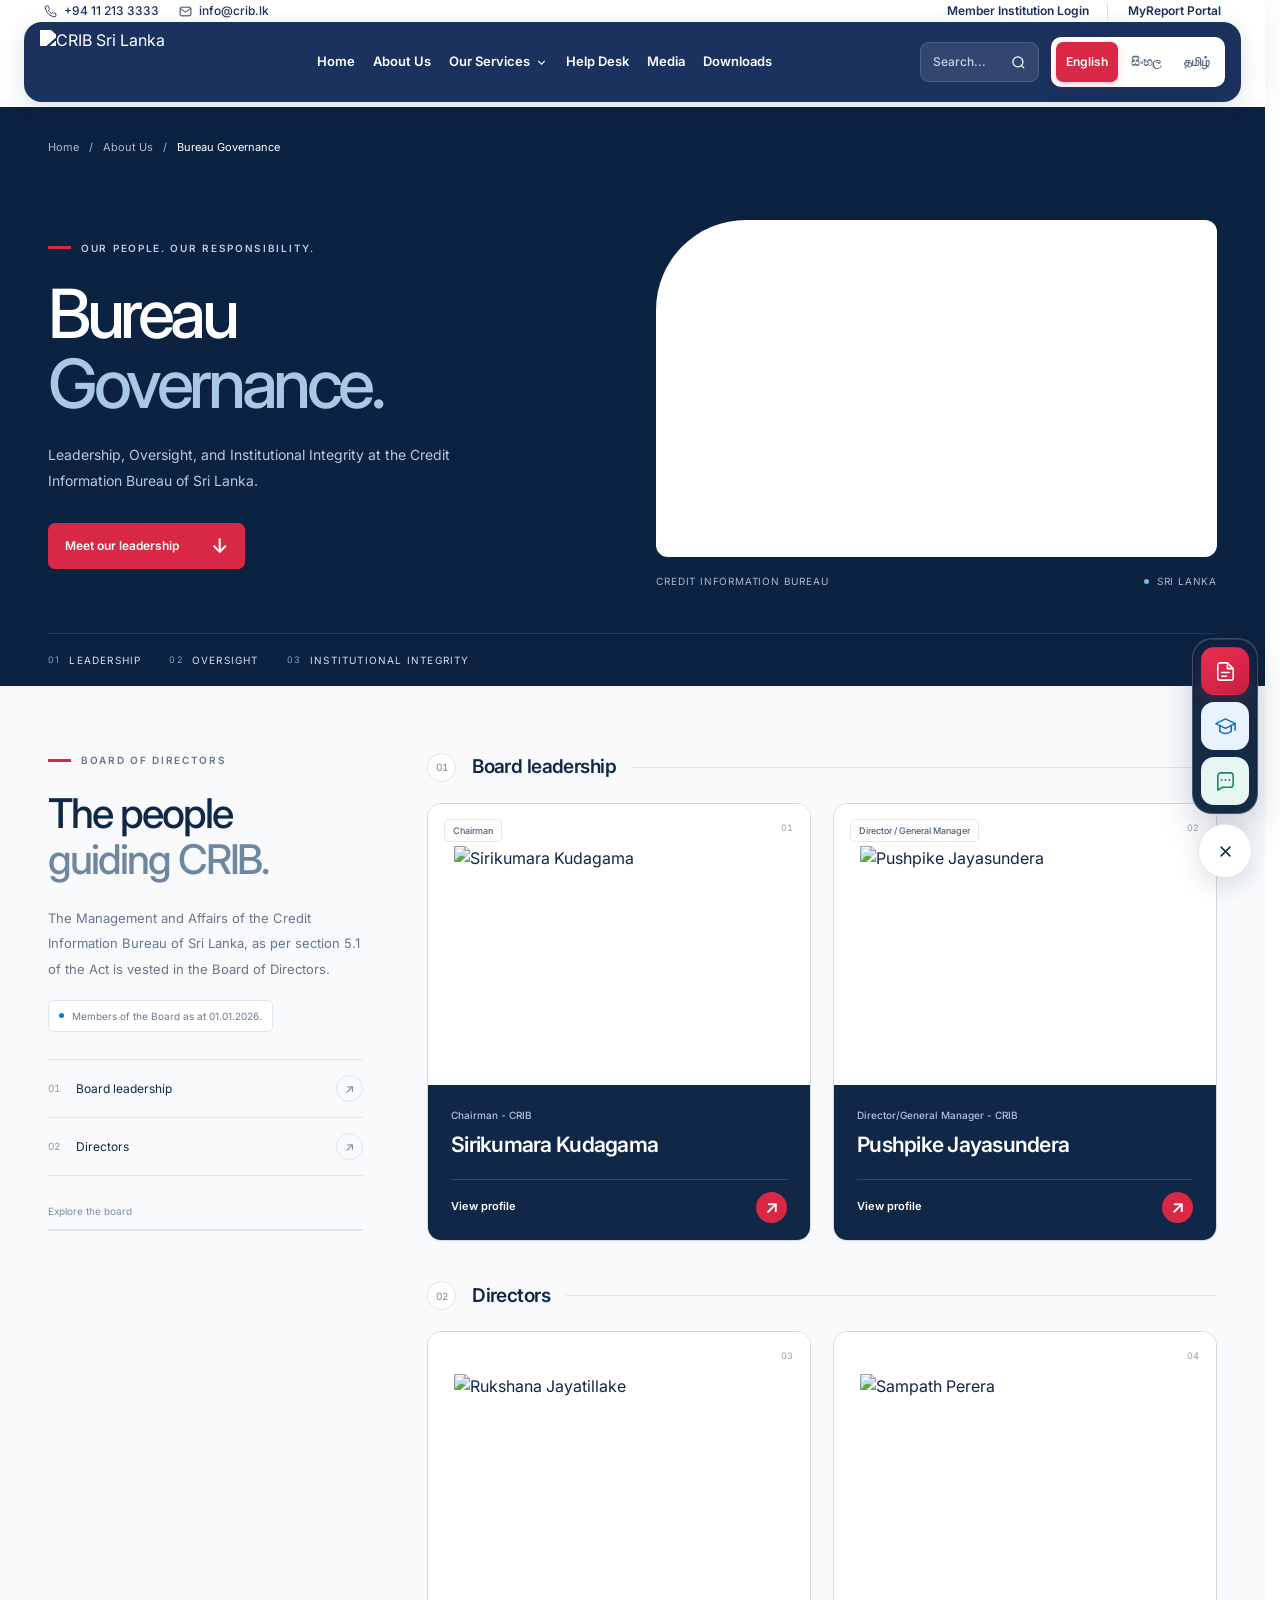
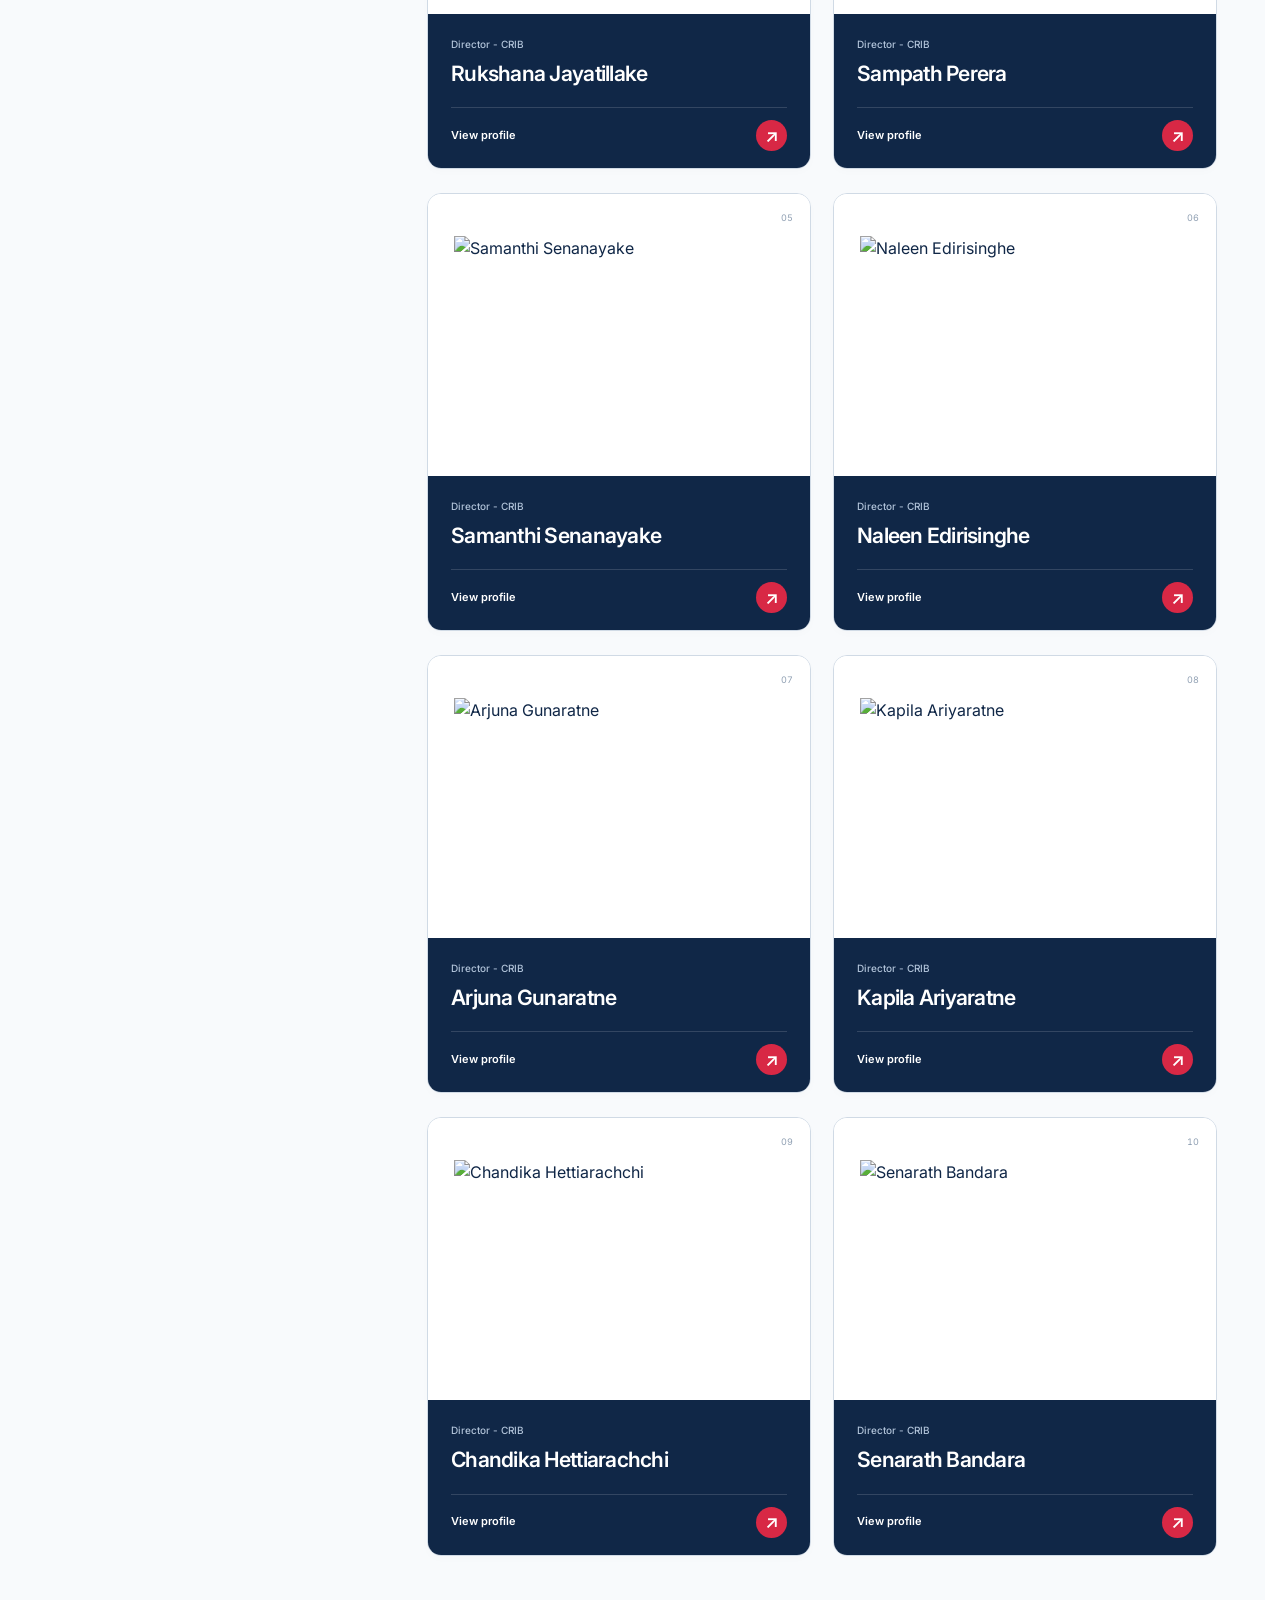
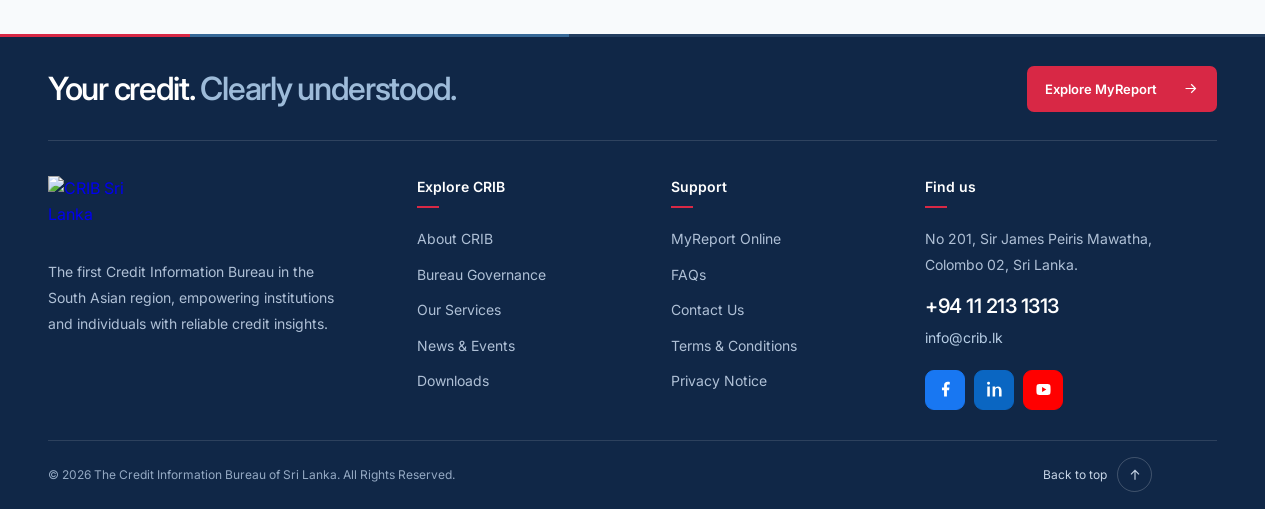
==== commit 00ca9cef: "Set chairman display name to Sirikumara Kudagama" ====
--- a/about.html
+++ b/about.html
@@ -2910,7 +2910,7 @@
                       <div class="cg-photo-motion">
                         <img
                           src="https://tours.dunkenbakery.com/wp-content/uploads/2026/09/cr6.jpeg"
-                          alt="Sirikumara"
+                          alt="Sirikumara Kudagama"
                           loading="lazy"
                           width="248"
                           height="248"
@@ -2925,7 +2925,7 @@
 
                     <div class="cg-card-body">
                       <p class="cg-role">Chairman - CRIB</p>
-                      <h3 class="cg-name">Sirikumara</h3>
+                      <h3 class="cg-name">Sirikumara Kudagama</h3>
                       <button class="cg-open" type="button">
                         View profile <span aria-hidden="true">↗</span>
                       </button>
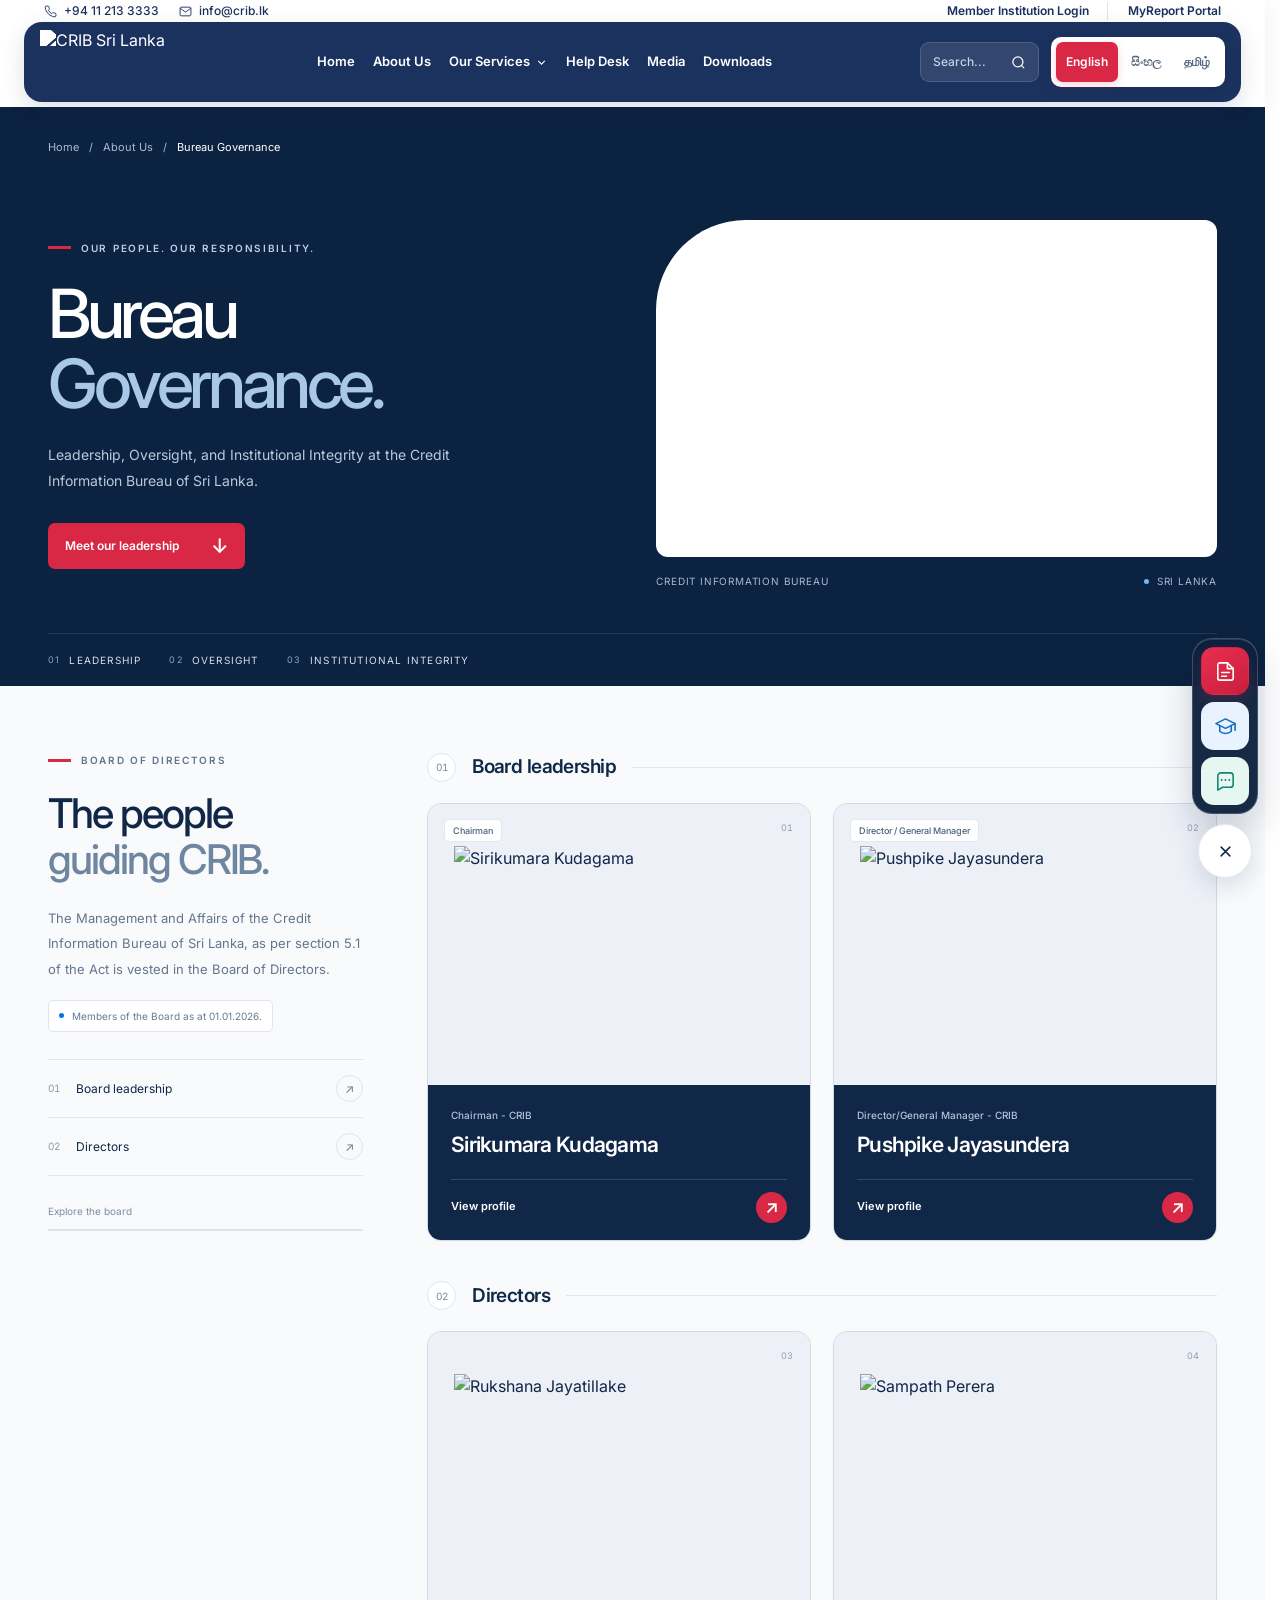
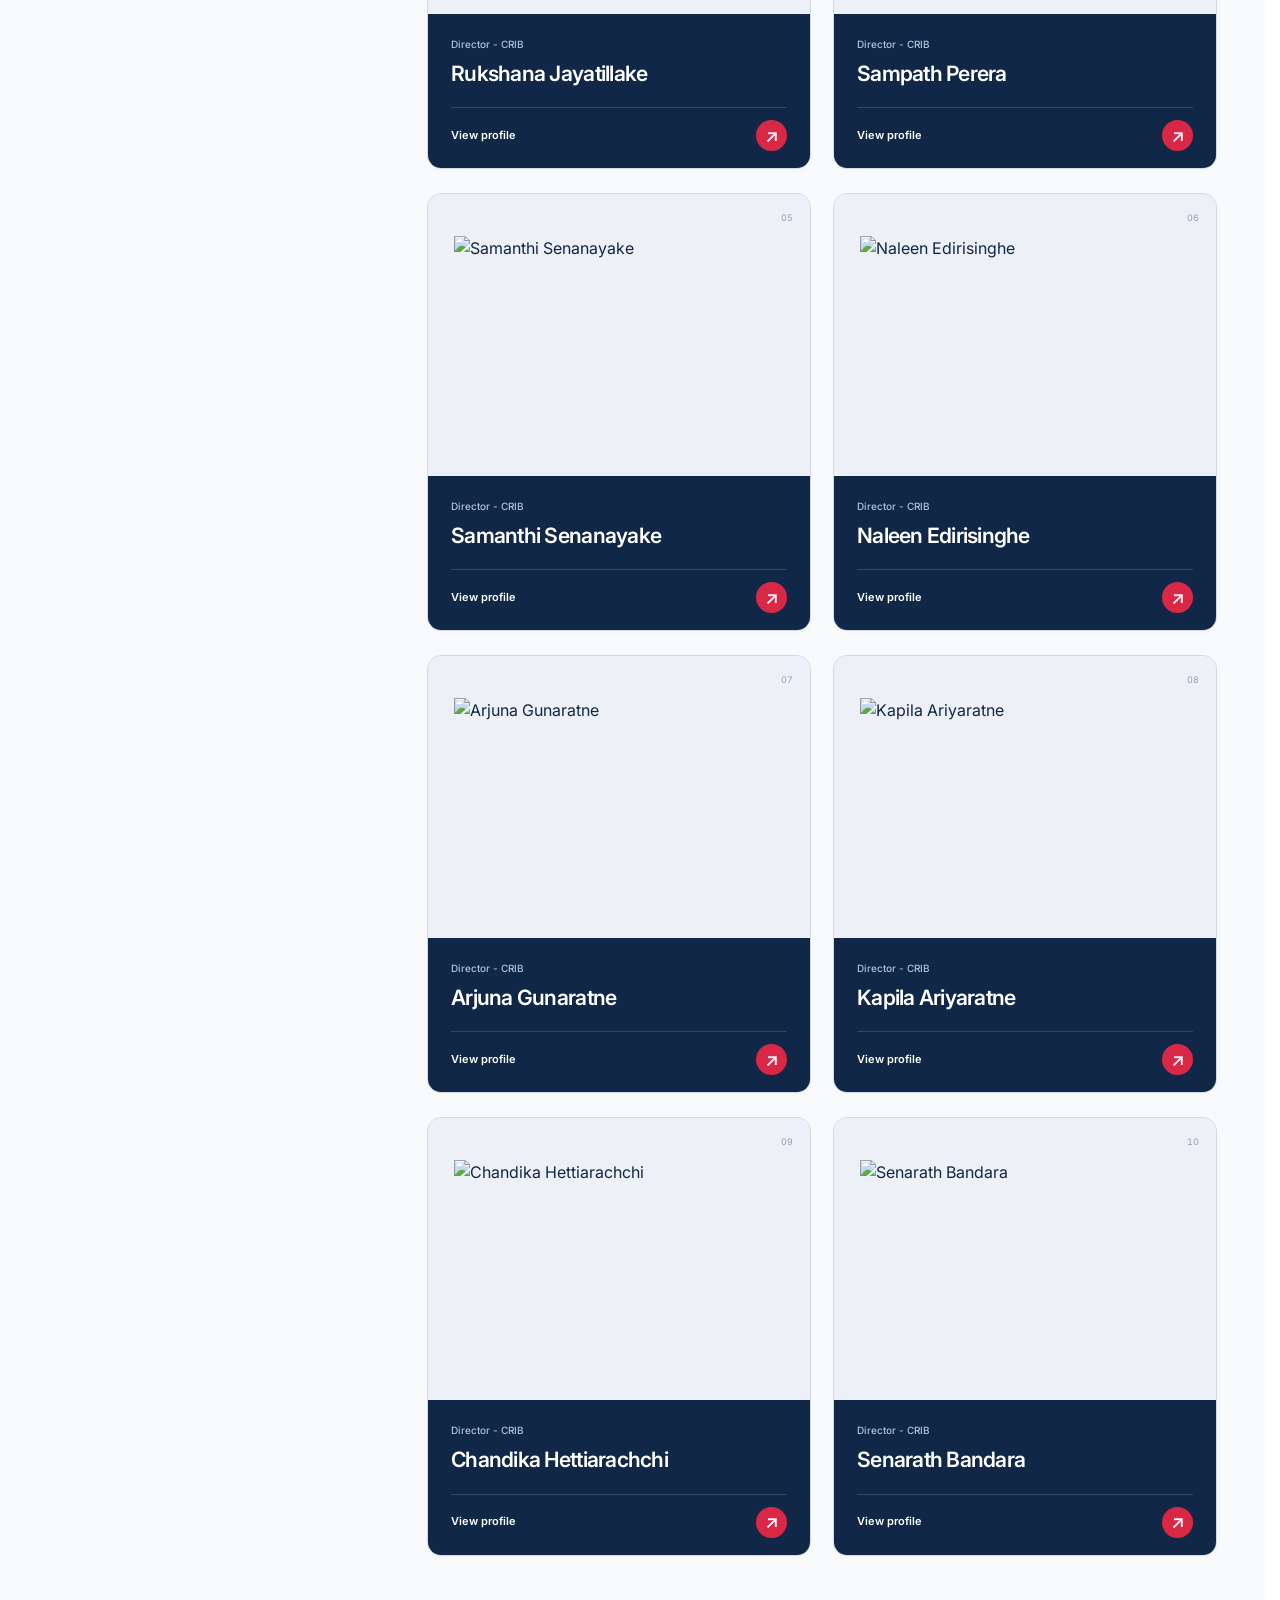
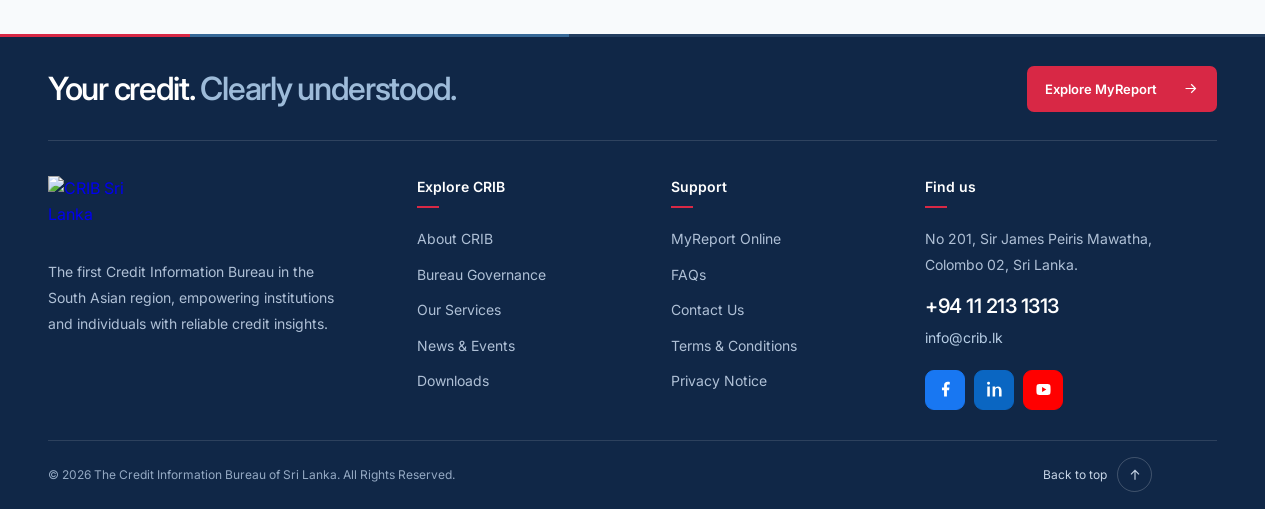
==== commit 55a5e4ad: "Update governance portrait backgrounds to #EDF0F7" ====
--- a/about.html
+++ b/about.html
@@ -434,7 +434,7 @@
         overflow: hidden;
         border: 1px solid #e0e6ee;
         border-radius: 14px;
-        background: #fff;
+        background: #EDF0F7;
         box-shadow: 0 3px 8px #10274704;
         transition:
           transform 0.35s cubic-bezier(0.22, 1, 0.36, 1),
@@ -446,7 +446,7 @@
         height: clamp(235px, 22vw, 310px);
         flex: 0 0 auto;
         overflow: hidden;
-        background: #fff;
+        background: #EDF0F7;
       }
       #cg-page .cg-photo-motion {
         position: absolute;
@@ -455,7 +455,7 @@
         justify-content: center;
         align-items: flex-end;
         transform-origin: center bottom;
-        background: #fff;
+        background: #EDF0F7;
       }
       #cg-page .cg-photo img {
         display: block;
